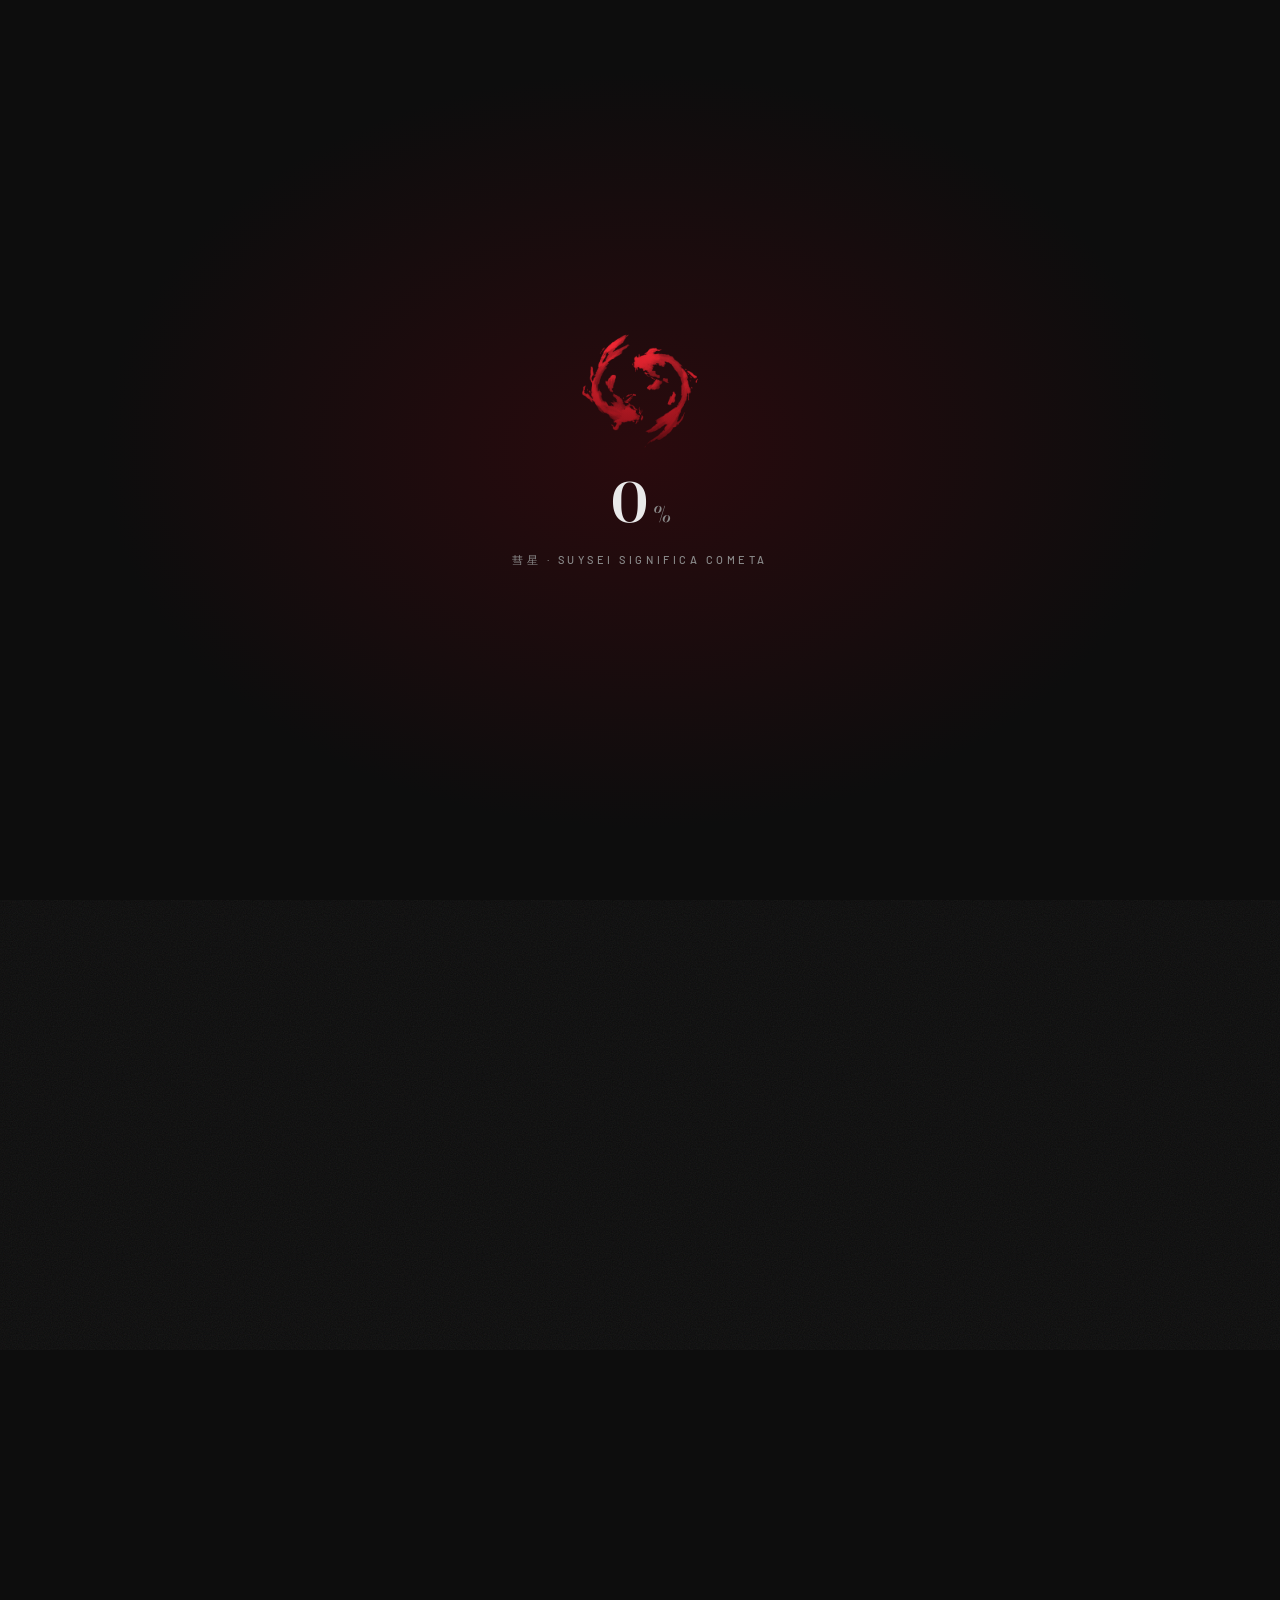
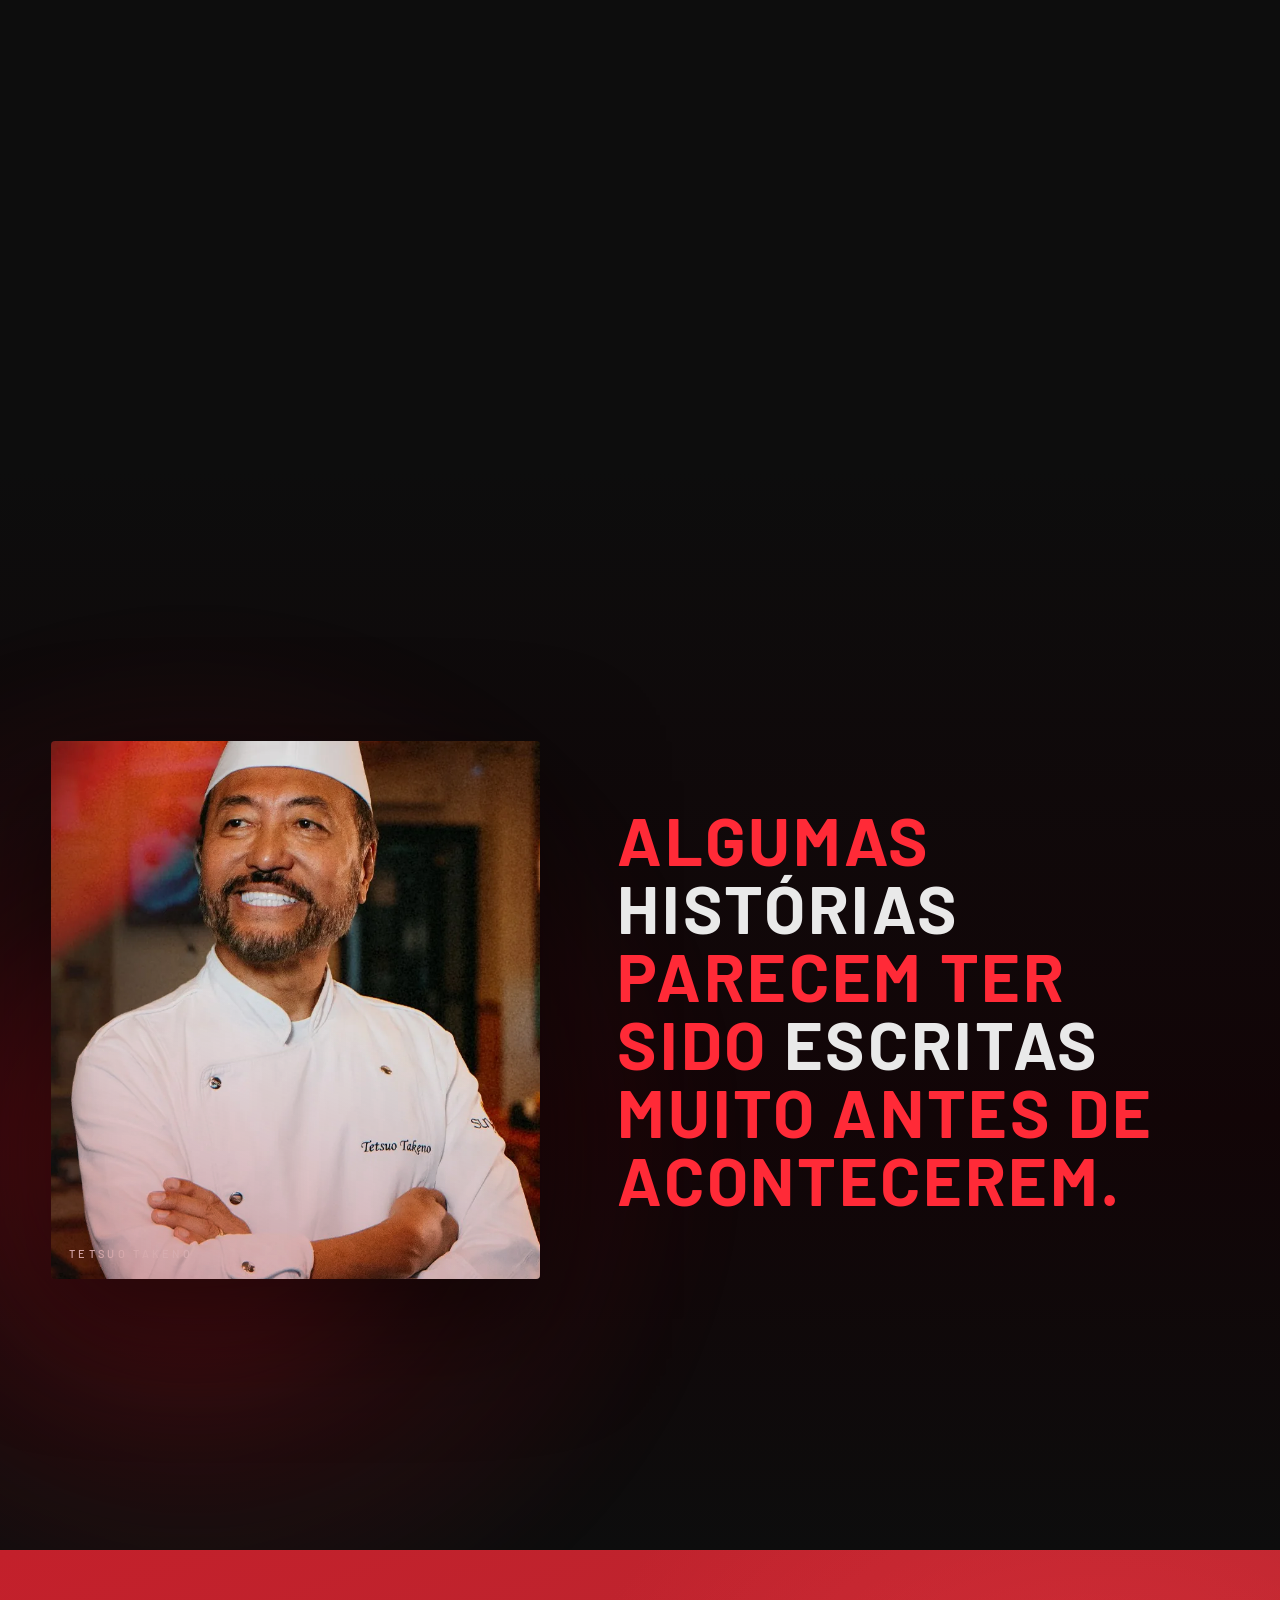
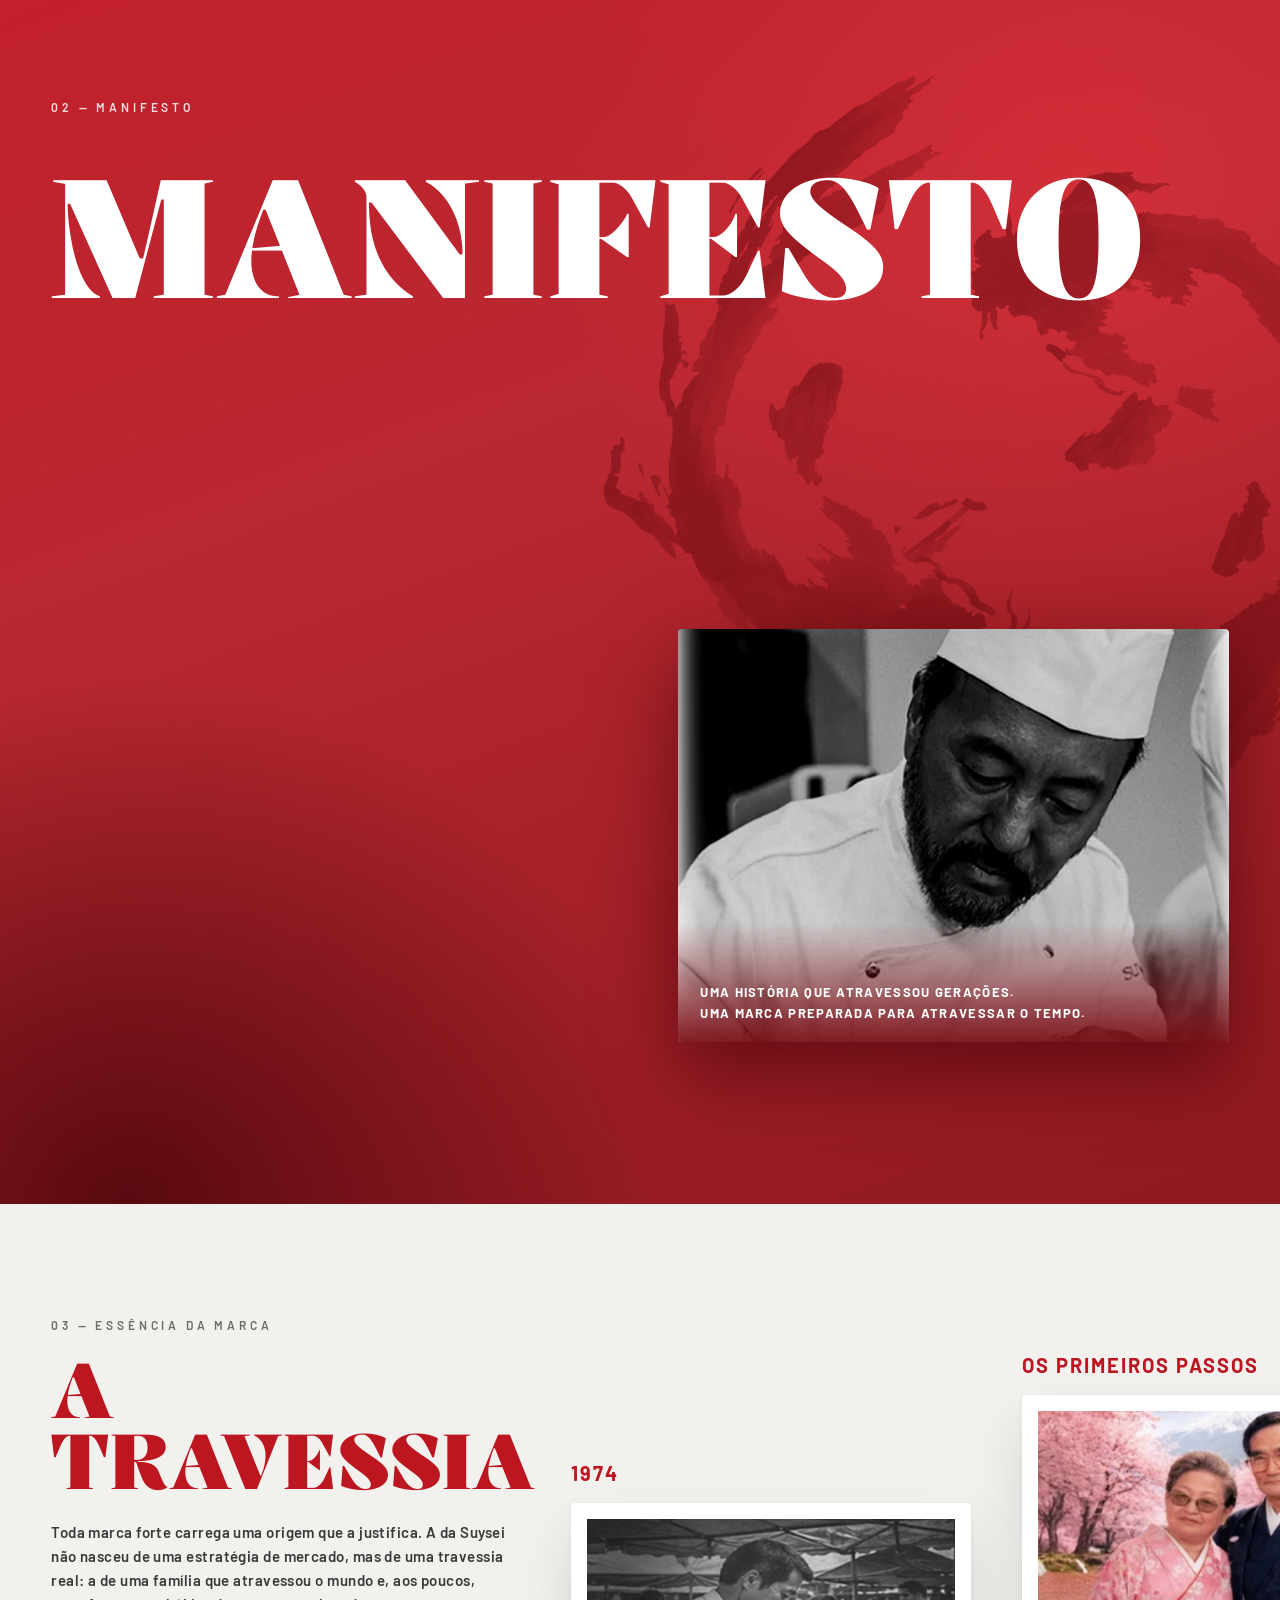
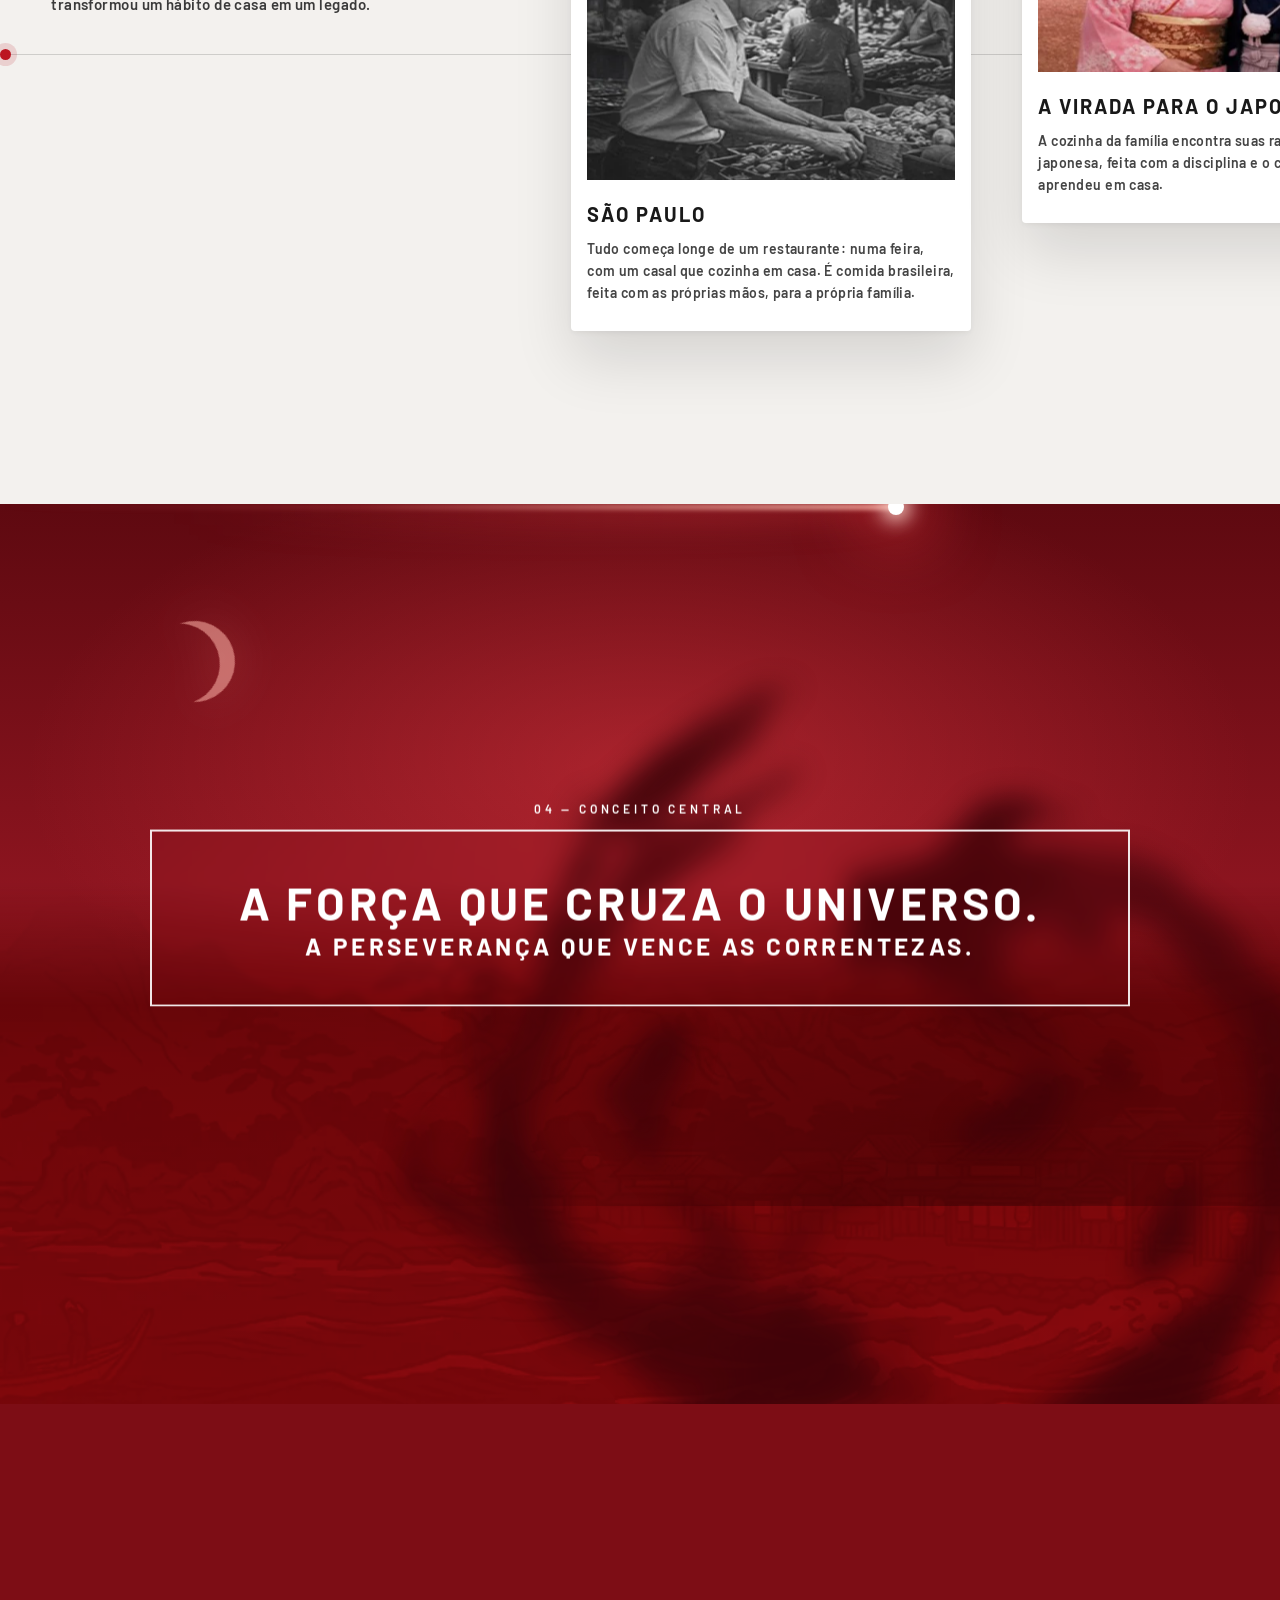
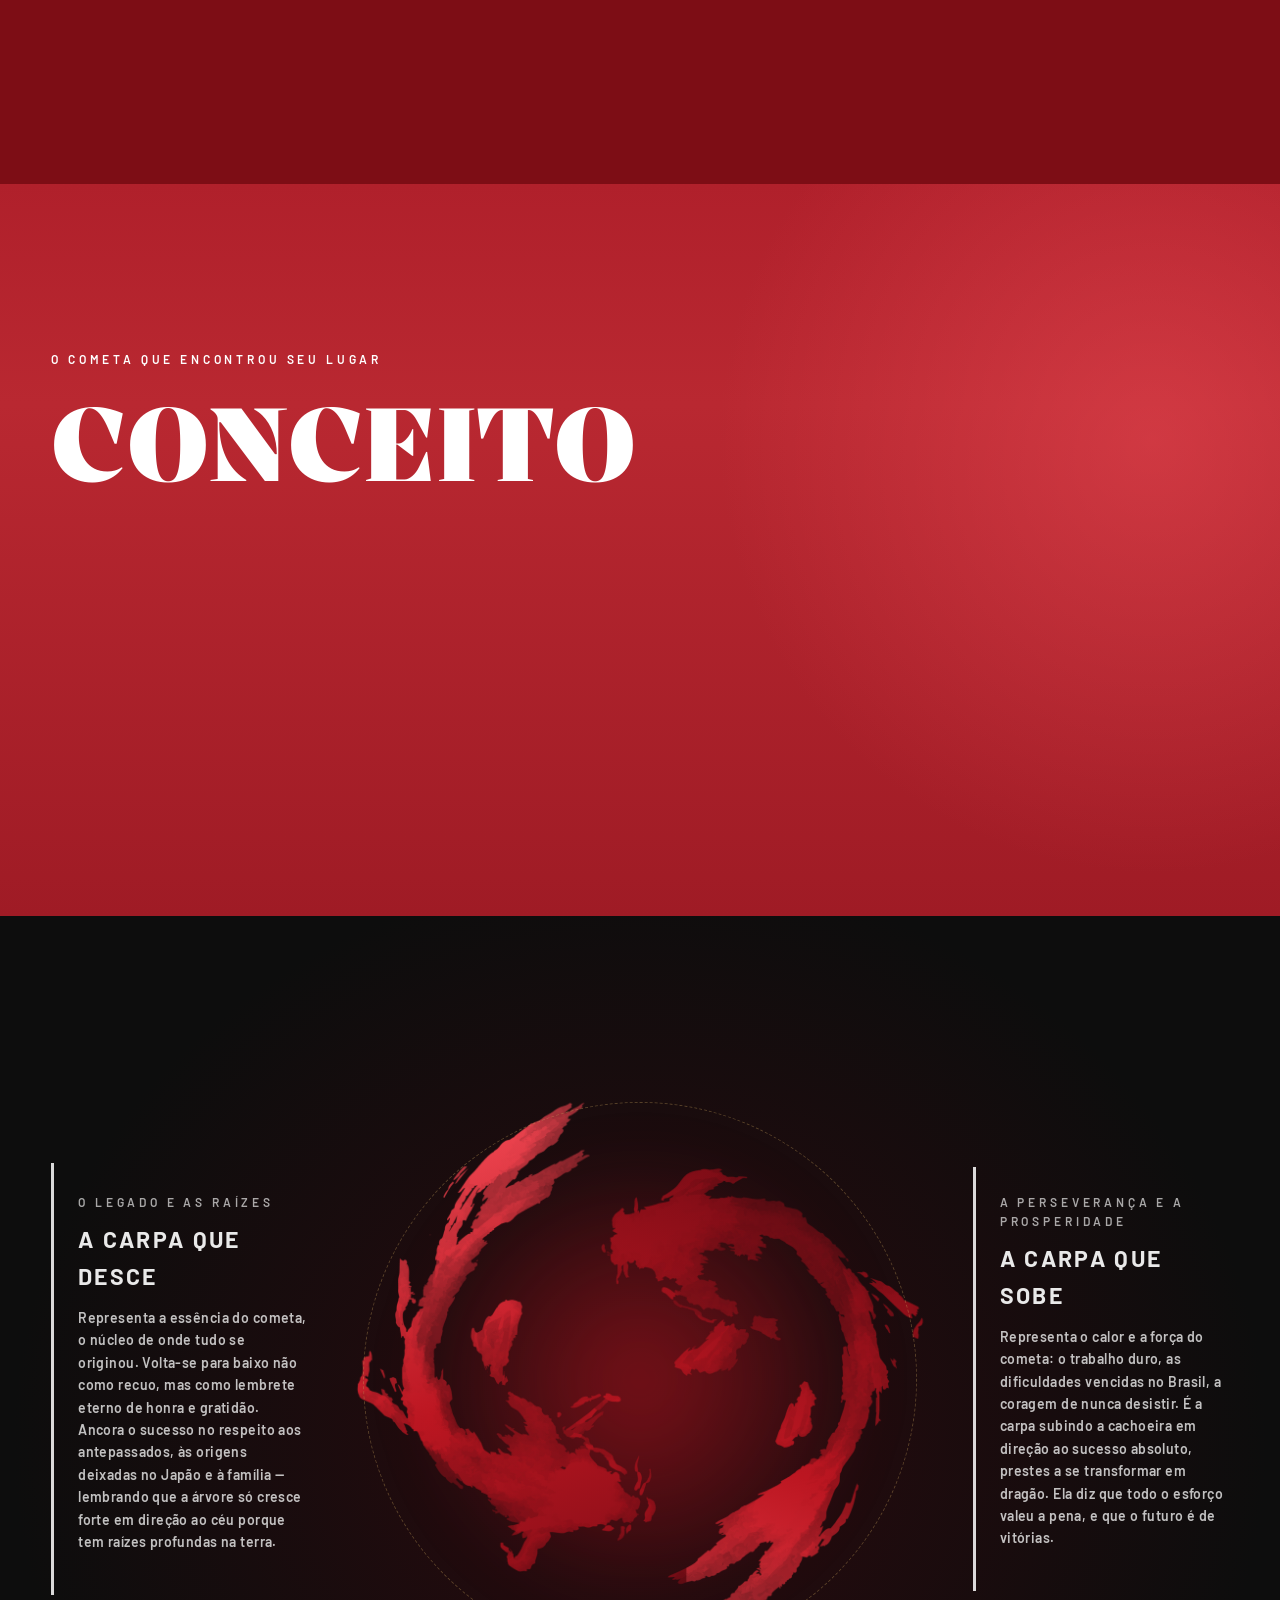
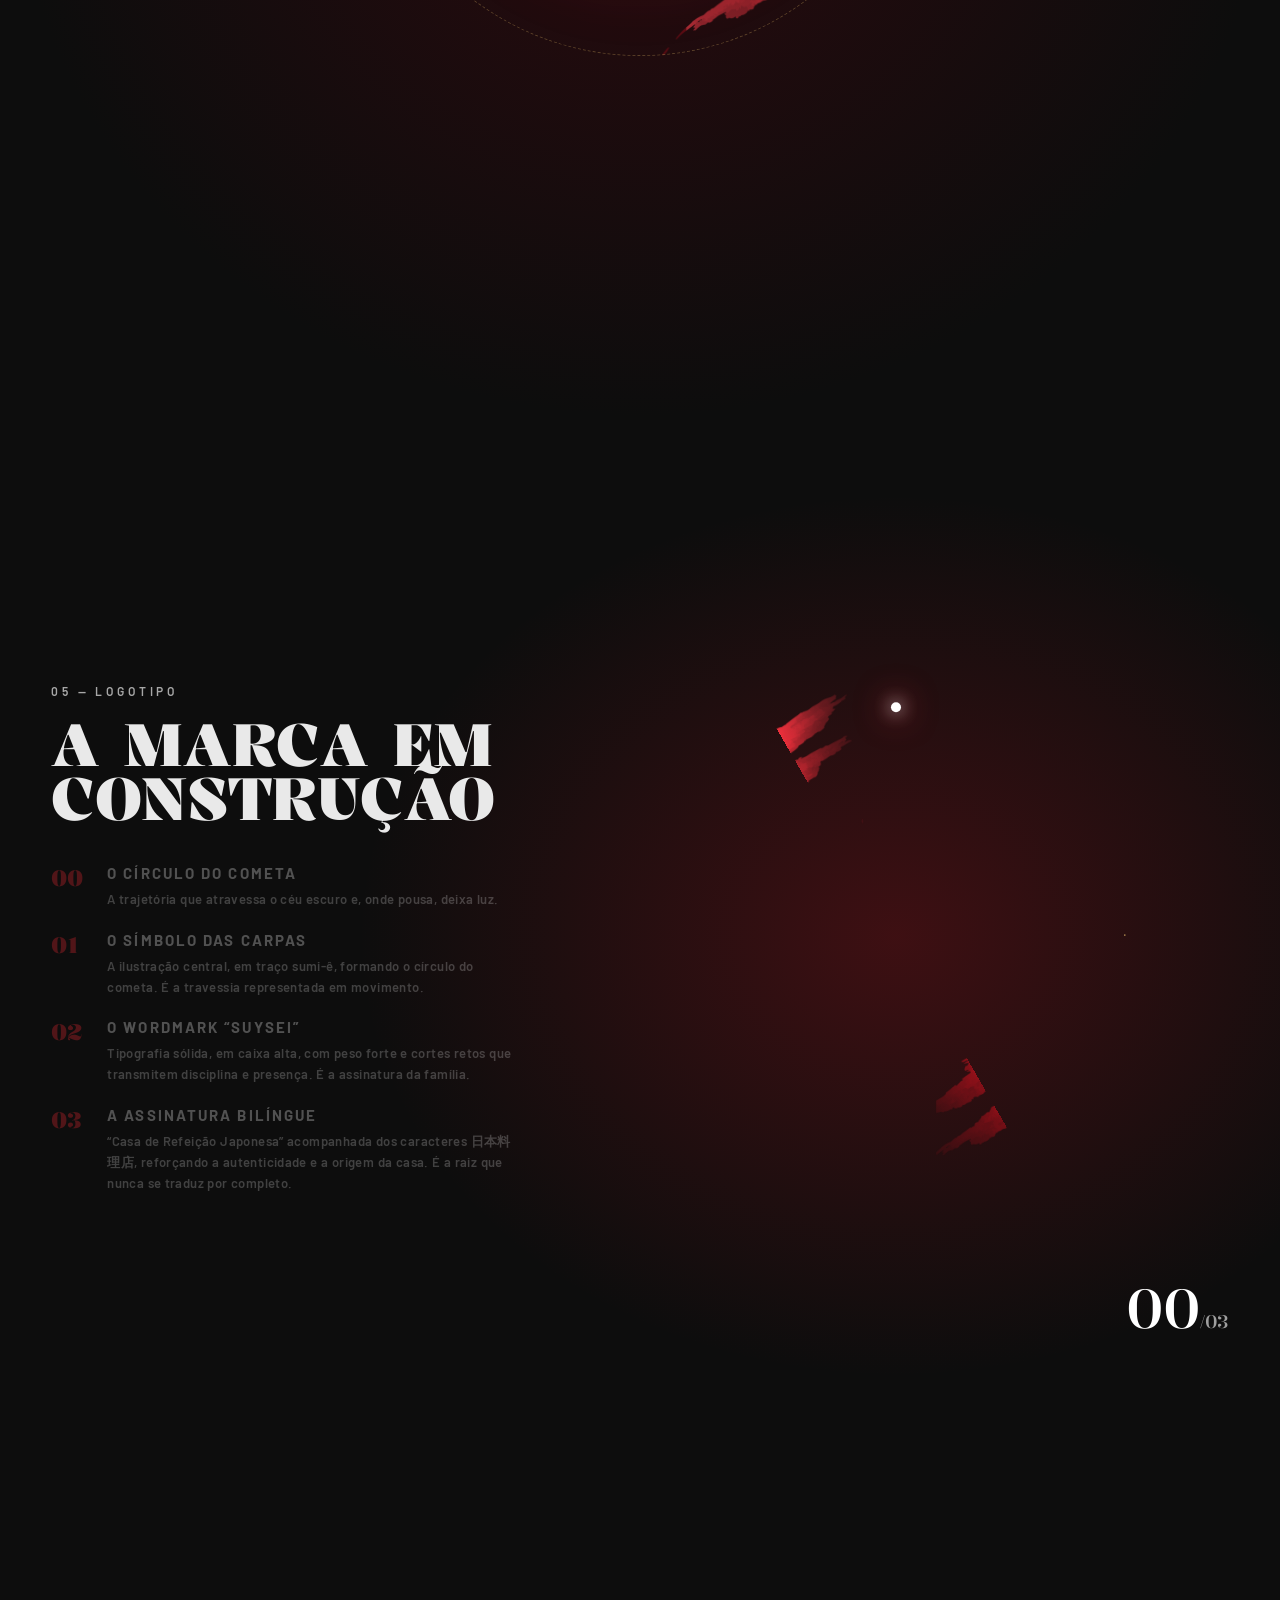
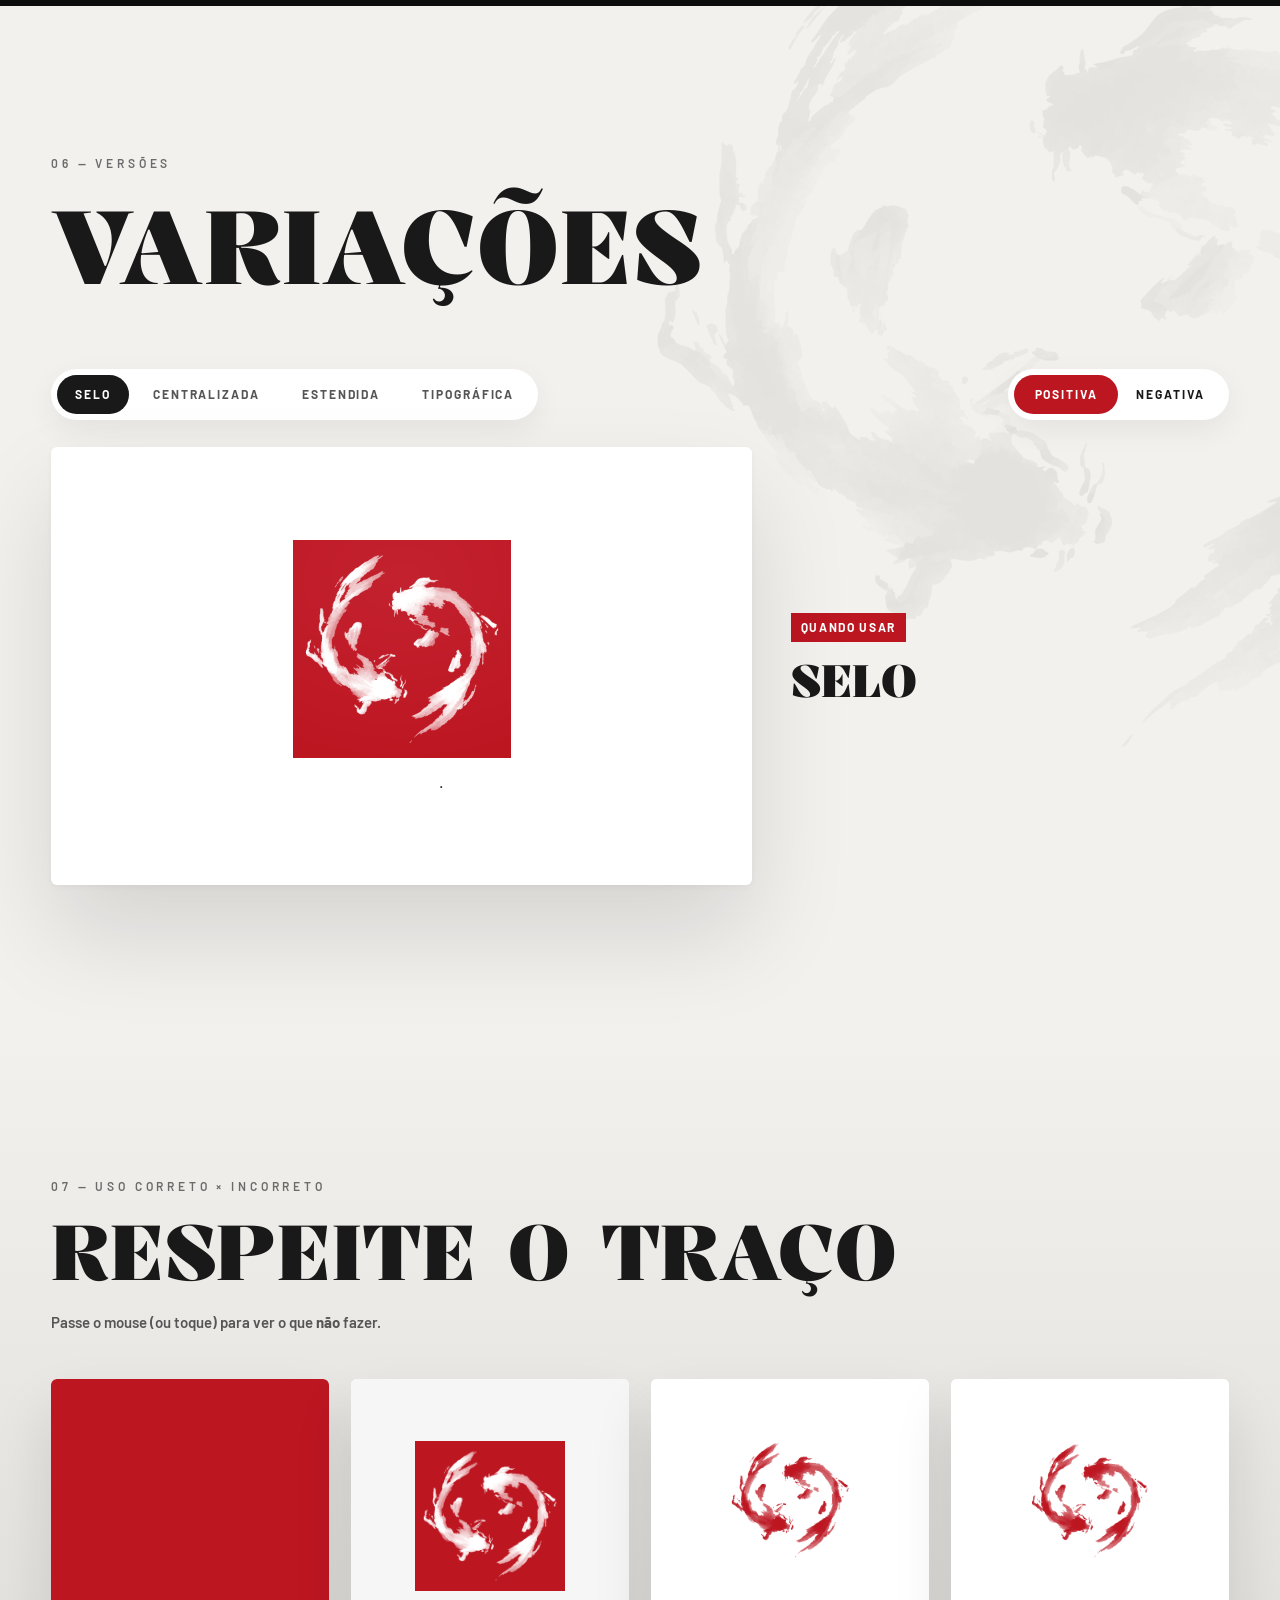
==== index.html @ 5ab85913 "Estrutura inicial do site da marca Suysei: HTML, CSS e assets extraídos do guia Co-Authored-By: Clau" ====
<!doctype html>
<html lang="pt-BR">
<head>
  <meta charset="utf-8">
  <meta name="viewport" content="width=device-width, initial-scale=1">
  <title>Suysei — Apresentação da Marca</title>
  <meta name="description" content="Apresentação interativa da marca Suysei — Casa de Refeição Japonesa. A força que cruza o universo. A perseverança que vence as correntezas.">
  <meta name="theme-color" content="#0d0d0d">
  <link rel="icon" href="assets/img/brand/favicon.svg" type="image/svg+xml">
  <link rel="preconnect" href="https://fonts.googleapis.com">
  <link rel="preconnect" href="https://fonts.gstatic.com" crossorigin>
  <link href="https://fonts.googleapis.com/css2?family=Barlow:wght@400;500;600;700&family=Kalnia:wght@600;700&display=swap" rel="stylesheet">
  <link rel="stylesheet" href="assets/css/style.css">
  <script type="importmap">
    {
      "imports": {
        "three": "./assets/vendor/three.module.min.js",
        "three/addons/": "./assets/vendor/jsm/"
      }
    }
  </script>
</head>
<body class="is-loading">

  <!-- ============ LOADER ============ -->
  <div class="loader" id="loader" aria-hidden="true">
    <div class="loader__koi"></div>
    <div class="loader__count"><span id="loader-num">0</span><small>%</small></div>
    <div class="loader__caption">彗星 · Suysei significa cometa</div>
  </div>

  <!-- ============ CURSOR / FX ============ -->
  <div class="cursor" aria-hidden="true"><div class="cursor__dot"></div><div class="cursor__ring"><span class="cursor__label"></span></div></div>
  <div class="grain" aria-hidden="true"></div>
  <div class="progress" aria-hidden="true"><span></span></div>

  <!-- ============ NAV ============ -->
  <header class="nav" id="nav">
    <a href="#hero" class="nav__brand" data-magnetic aria-label="Suysei — início">
      <span class="nav__seal" aria-hidden="true"><i class="koi-mask"></i></span>
      <span class="nav__word" data-wordmark></span>
    </a>
    <nav class="nav__links" aria-label="Seções">
      <a href="#manifesto" data-magnetic>Manifesto</a>
      <a href="#historia" data-magnetic>História</a>
      <a href="#conceito" data-magnetic>Conceito</a>
      <a href="#construcao" data-magnetic>Logotipo</a>
      <a href="#cores" data-magnetic>Cores</a>
      <a href="#aplicacoes" data-magnetic>Aplicações</a>
    </nav>
    <span class="nav__meta">Guia de Marca — 2026</span>
  </header>

  <main id="smooth">

    <!-- ============ 1. HERO 3D ============ -->
    <section class="hero" id="hero">
      <div class="hero__sticky">
        <canvas class="hero__gl" id="hero-gl" data-cursor="Arraste"></canvas>
        <div class="hero__vignette" aria-hidden="true"></div>

        <div class="hero__top">
          <span class="eyebrow">01 — Apresentação da marca</span>
          <span class="eyebrow">日本料理店</span>
        </div>

        <div class="hero__title">
          <p class="hero__casa" data-casa></p>
          <h1 class="hero__word" aria-label="Suysei"><span data-wordmark data-split-letters></span></h1>
          <p class="hero__kanji" data-kanji-spaced></p>
        </div>

        <div class="hero__materials" role="group" aria-label="Material do símbolo 3D">
          <span class="hero__materials-label">Símbolo em 3D</span>
          <button class="chip is-active" data-material="laca" data-magnetic><i style="--c:#bc1621"></i>Laca</button>
          <button class="chip" data-material="ouro" data-magnetic><i style="--c:#c9a45c"></i>Ouro</button>
          <button class="chip" data-material="nanquim" data-magnetic><i style="--c:#1a1a1a"></i>Nanquim</button>
          <button class="chip" data-material="cristal" data-magnetic><i style="--c:#f2d7d9"></i>Cristal</button>
        </div>

        <div class="hero__bottom">
          <p class="hero__claim">A força que cruza o universo.<br>A perseverança que vence as correntezas.</p>
          <div class="scroll-hint" aria-hidden="true"><span></span>Role para descobrir</div>
        </div>
      </div>
    </section>

    <!-- ============ 2. FRASE ============ -->
    <section class="quote" id="intro">
      <div class="quote__light" aria-hidden="true"></div>
      <figure class="quote__photo" data-tilt>
        <div class="quote__photo-inner" data-parallax="-12"><img src="assets/img/story/tetsuo-hero.webp" alt="Tetsuo Takeno, sorrindo de braços cruzados no salão do Suysei" loading="lazy"></div>
        <figcaption>Tetsuo Takeno</figcaption>
      </figure>
      <h2 class="quote__text" data-word-reveal>
        <span class="r">Algumas</span> histórias <span class="r">parecem</span> <span class="r">ter sido</span> escritas <span class="r">muito antes de acontecerem.</span>
      </h2>
    </section>

    <!-- ============ 3. MANIFESTO ============ -->
    <section class="manifesto" id="manifesto">
      <div class="manifesto__bg" aria-hidden="true">
        <div class="manifesto__koi koi-mask" data-rotate-scroll></div>
      </div>
      <div class="manifesto__head">
        <span class="eyebrow">02 — Manifesto</span>
        <h2 class="display display--xl" data-split-chars>Manifesto</h2>
      </div>
      <div class="manifesto__cols">
        <div class="manifesto__col">
          <p class="lead" data-reveal>Há histórias que parecem ter sido escritas muito antes de acontecerem.</p>
          <p data-reveal>A de Suysei começa numa feira, em São Paulo, em 1974, muito antes de existir um restaurante, uma placa dourada ou um cardápio. Começa com duas mãos que cozinhavam em casa, e que aos poucos, prato a prato, foram transformando um hábito familiar em um destino.</p>
          <p data-reveal>O nome que herdamos dessa história (<b>Suysei, cometa</b>) não é um adorno. É uma declaração. Um cometa não pede licença para atravessar o céu: ele cruza o escuro com uma trajetória própria, e onde pousa, deixa luz. Foi assim que uma família saiu do Japão e chegou ao Brasil: sem mapa pronto, mas com a certeza de que valia a pena percorrer a distância.</p>
        </div>
        <div class="manifesto__col">
          <p data-reveal>E toda travessia difícil exige a mesma coragem de outra criatura sagrada da cultura japonesa: a <b>carpa</b> que nada contra a correnteza, sobe a cachoeira mais alta e, só então, se torna dragão. Suysei é o encontro dessas duas forças (o cometa que atravessa e a carpa que resiste) reunidas numa única marca, num único traço.</p>
          <p data-reveal>Este guia não existe para engessar essa história. Existe para que ela nunca se perca, em cada aplicação, em cada peça, em cada prato que sai da cozinha.</p>
          <figure class="manifesto__portrait" data-tilt>
            <div data-parallax="-10"><img src="assets/img/story/tetsuo-bw.webp" alt="Tetsuo Takeno preparando um prato, em preto e branco" loading="lazy"></div>
            <figcaption>Uma história que atravessou gerações.<br>Uma marca preparada para atravessar o tempo.</figcaption>
          </figure>
        </div>
      </div>
    </section>

    <!-- ============ 4. HISTÓRIA (horizontal) ============ -->
    <section class="history" id="historia">
      <div class="history__pin">
        <div class="history__head">
          <span class="eyebrow">03 — Essência da marca</span>
          <h2 class="display">A travessia</h2>
          <p class="history__intro">Toda marca forte carrega uma origem que a justifica. A da Suysei não nasceu de uma estratégia de mercado, mas de uma travessia real: a de uma família que atravessou o mundo e, aos poucos, transformou um hábito de casa em um legado.</p>
        </div>
        <div class="history__track">
          <div class="history__line" aria-hidden="true"><span></span><i class="history__comet"></i></div>
          <article class="tcard" data-tilt>
            <span class="tcard__year">1974</span>
            <div class="tcard__img"><img src="assets/img/story/h-1974.webp" alt="Feira livre em São Paulo, em 1974" loading="lazy"></div>
            <h3>São Paulo</h3>
            <p>Tudo começa longe de um restaurante: numa feira, com um casal que cozinha em casa. É comida brasileira, feita com as próprias mãos, para a própria família.</p>
          </article>
          <article class="tcard" data-tilt>
            <span class="tcard__year">Os primeiros passos</span>
            <div class="tcard__img"><img src="assets/img/story/h-primeiros.webp" alt="O casal fundador vestido com quimonos, sob cerejeiras" loading="lazy"></div>
            <h3>A virada para o japonês</h3>
            <p>A cozinha da família encontra suas raízes: a culinária japonesa, feita com a disciplina e o cuidado de quem a aprendeu em casa.</p>
          </article>
          <article class="tcard" data-tilt>
            <span class="tcard__year">Take away</span>
            <div class="tcard__img"><img src="assets/img/story/h-takeaway.webp" alt="Balcão de sushi para viagem com a placa “Sushi de qualidade para todos! 1974”" loading="lazy"></div>
            <h3>O nascimento do take away</h3>
            <p>Para popularizar o sushi, a mãe cria o hábito do “take away” — comida japonesa que sai de casa para chegar a mais gente. A procura cresce, e o que era um hábito familiar vira um negócio: nasce o Suysei.</p>
          </article>
          <article class="tcard" data-tilt>
            <span class="tcard__year">O nome</span>
            <div class="tcard__img"><img src="assets/img/story/h-nome.webp" alt="Duas crianças da família em foto antiga em sépia" loading="lazy"></div>
            <h3>Suysei, o cometa</h3>
            <p>O pai escolhe o nome. Suysei significa cometa — uma homenagem à própria travessia da família, que veio do Japão ao Brasil com a força de um cometa: direção, luz e determinação.</p>
          </article>
          <article class="tcard tcard--today" data-tilt>
            <span class="tcard__year">Hoje</span>
            <div class="tcard__img"><img src="assets/img/story/h-hoje.webp" alt="Tetsuo segurando bandejas de sushi e sashimi no salão do Suysei" loading="lazy"></div>
            <h3>Original, não gourmet</h3>
            <p>O pescado é o carro-chefe da casa, servido em ampla variedade. A cozinha não busca ser contemporânea ou “gourmet” — busca ser original, feita por um japonês de verdade, com história e raízes na tradição.</p>
          </article>
        </div>
      </div>
    </section>

    <!-- ============ 5. CONCEITO (paralaxe) ============ -->
    <section class="concept" id="conceito">
      <div class="concept__sticky" data-cursor="">
        <div class="concept__layer concept__sky" data-depth="0.15"><canvas id="stars"></canvas></div>
        <div class="concept__layer concept__moon" data-depth="0.25" aria-hidden="true"></div>
        <div class="concept__comet" aria-hidden="true"><span class="concept__comet-tail"></span><span class="concept__comet-head"></span></div>
        <div class="concept__layer concept__fuji" data-depth="0.35" aria-hidden="true"></div>
        <div class="concept__layer concept__land" data-depth="0.55" aria-hidden="true"></div>
        <div class="concept__layer concept__fg" data-depth="1.1" aria-hidden="true"><i class="koi-mask"></i></div>
        <div class="concept__frame">
          <span class="eyebrow">04 — Conceito central</span>
          <p class="concept__line concept__line--a">A força que cruza o universo.</p>
          <p class="concept__line concept__line--b">A perseverança que vence as correntezas.</p>
        </div>
      </div>
    </section>

    <section class="concept-text">
      <div class="concept-text__grid">
        <div>
          <span class="eyebrow">O cometa que encontrou seu lugar</span>
          <h2 class="display" data-split-chars>Conceito</h2>
        </div>
        <div class="concept-text__cols">
          <p data-reveal>O nome Suysei carrega a força e a luz de um cometa, e essa não é uma escolha decorativa, é a metáfora exata da história desta família. Ao deixar o Japão, eles iniciaram uma travessia que rompeu fronteiras, cruzando o mundo como um cometa que atravessa o céu escuro em busca de um novo destino.</p>
          <p data-reveal>Mas chegar a um novo mundo exige coragem. E é aqui que o cometa Suysei se funde a um dos símbolos mais sagrados da cultura japonesa: a lenda da carpa dourada. Conta a lenda que apenas as carpas mais destemidas conseguem nadar contra as correntezas mais fortes — e a que sobe a mais alta cachoeira se transforma em um imponente e celestial dragão.</p>
          <p data-reveal class="lead">Por isso, o coração da marca é formado por duas carpas em movimento contínuo, cujas formas fluidas desenham, juntas, a cauda luminosa do próprio cometa.</p>
        </div>
      </div>
    </section>

    <!-- ============ 6. AS DUAS CARPAS ============ -->
    <section class="koi" id="carpas">
      <div class="koi__stage" data-cursor="Explore">
        <div class="koi__glow" aria-hidden="true"></div>
        <div class="koi__fish koi__fish--desce" data-fish="desce"><i></i></div>
        <div class="koi__fish koi__fish--sobe" data-fish="sobe"><i></i></div>
        <div class="koi__ring" aria-hidden="true"></div>
      </div>
      <div class="koi__side koi__side--left" data-fish-trigger="desce">
        <span class="eyebrow">O legado e as raízes</span>
        <h3>A carpa que desce</h3>
        <p>Representa a essência do cometa, o núcleo de onde tudo se originou. Volta-se para baixo não como recuo, mas como lembrete eterno de honra e gratidão. Ancora o sucesso no respeito aos antepassados, às origens deixadas no Japão e à família — lembrando que a árvore só cresce forte em direção ao céu porque tem raízes profundas na terra.</p>
      </div>
      <div class="koi__side koi__side--right" data-fish-trigger="sobe">
        <span class="eyebrow">A perseverança e a prosperidade</span>
        <h3>A carpa que sobe</h3>
        <p>Representa o calor e a força do cometa: o trabalho duro, as dificuldades vencidas no Brasil, a coragem de nunca desistir. É a carpa subindo a cachoeira em direção ao sucesso absoluto, prestes a se transformar em dragão. Ela diz que todo o esforço valeu a pena, e que o futuro é de vitórias.</p>
      </div>
      <p class="koi__summary" data-reveal><b>O Suysei é isso:</b> energia vital de um cometa que encontrou seu lugar e a persistência de carpas que viraram dragões. Cada prato servido, cada sorriso no atendimento e cada detalhe deste espaço carrega essa poeira de estrelas e essa herança de superação.</p>
    </section>

    <!-- ============ 7. CONSTRUÇÃO DA MARCA ============ -->
    <section class="build" id="construcao">
      <div class="build__pin">
        <div class="build__bg" aria-hidden="true"></div>
        <div class="build__steps">
          <span class="eyebrow">05 — Logotipo</span>
          <h2 class="display">A marca em construção</h2>
          <ol class="build__list">
            <li data-step="0"><b>00</b><span><strong>O círculo do cometa</strong>A trajetória que atravessa o céu escuro e, onde pousa, deixa luz.</span></li>
            <li data-step="1"><b>01</b><span><strong>O símbolo das carpas</strong>A ilustração central, em traço sumi-ê, formando o círculo do cometa. É a travessia representada em movimento.</span></li>
            <li data-step="2"><b>02</b><span><strong>O wordmark “Suysei”</strong>Tipografia sólida, em caixa alta, com peso forte e cortes retos que transmitem disciplina e presença. É a assinatura da família.</span></li>
            <li data-step="3"><b>03</b><span><strong>A assinatura bilíngue</strong>“Casa de Refeição Japonesa” acompanhada dos caracteres 日本料理店, reforçando a autenticidade e a origem da casa. É a raiz que nunca se traduz por completo.</span></li>
          </ol>
        </div>
        <div class="build__stage">
          <svg class="build__circle" viewBox="0 0 100 100" aria-hidden="true">
            <circle cx="50" cy="50" r="41" pathLength="1"/>
            <circle class="build__circle-dot" cx="50" cy="9" r="0.9"/>
          </svg>
          <div class="build__koi build__koi--l"></div>
          <div class="build__koi build__koi--r"></div>
          <div class="build__word" data-wordmark data-split-letters></div>
          <div class="build__kanji" data-kanji-chars></div>
          <div class="build__casa" data-casa></div>
          <div class="build__ink" aria-hidden="true"></div>
        </div>
        <div class="build__counter" aria-hidden="true"><span id="build-num">00</span>/03</div>
      </div>
    </section>

    <!-- ============ 8. VERSÕES ============ -->
    <section class="versions" id="versoes">
      <div class="versions__head">
        <div>
          <span class="eyebrow">06 — Versões</span>
          <h2 class="display" data-split-chars>Variações</h2>
        </div>
        <p data-reveal>A Suysei possui quatro construções de logotipo, pensadas para situações diferentes de espaço, suporte e leitura. Todas compartilham os mesmos três elementos — símbolo, wordmark e assinatura bilíngue — apenas reorganizados. E todas existem em duas cores de fundo: positiva e negativa.</p>
      </div>
      <div class="versions__ui">
        <div class="tabs" role="tablist" aria-label="Versões do logotipo">
          <button role="tab" class="tab is-active" data-version="selo" data-magnetic>Selo</button>
          <button role="tab" class="tab" data-version="centralizada" data-magnetic>Centralizada</button>
          <button role="tab" class="tab" data-version="estendida" data-magnetic>Estendida</button>
          <button role="tab" class="tab" data-version="tipografica" data-magnetic>Tipográfica</button>
        </div>
        <button class="toggle" id="mode-toggle" aria-pressed="false" data-magnetic><span class="toggle__knob"></span><span class="toggle__a">Positiva</span><span class="toggle__b">Negativa</span></button>
      </div>
      <div class="versions__board">
        <div class="versions__canvas" id="version-canvas" data-tilt="soft">
          <div class="logo logo--selo is-active" data-logo="selo">
            <div class="logo__seal"><i class="koi-mask"></i></div>
            <div class="logo__word" data-wordmark></div>
            <div class="logo__line"><span data-casa></span><em>•</em><span data-kanji></span></div>
          </div>
          <div class="logo logo--centralizada" data-logo="centralizada">
            <div class="logo__koi koi-mask"></div>
            <div class="logo__word" data-wordmark></div>
            <div class="logo__kanji" data-kanji-spaced></div>
            <div class="logo__casa" data-casa></div>
          </div>
          <div class="logo logo--estendida" data-logo="estendida">
            <div class="logo__vk" data-kanji-vertical></div>
            <div class="logo__stack"><div data-wordmark-part="0"></div><div data-wordmark-part="1"></div></div>
            <div class="logo__koi koi-mask"></div>
            <div class="logo__casa" data-casa></div>
          </div>
          <div class="logo logo--tipografica" data-logo="tipografica">
            <div class="logo__casa" data-casa></div>
            <div class="logo__word" data-wordmark></div>
            <div class="logo__kanji" data-kanji-spaced></div>
          </div>
        </div>
        <div class="versions__info" aria-live="polite">
          <span class="badge">Quando usar</span>
          <h3 id="version-title">Selo</h3>
          <p id="version-desc"></p>
          <p id="version-use" class="versions__use"></p>
        </div>
      </div>
    </section>

    <!-- ============ 9. USO CORRETO ============ -->
    <section class="usage" id="uso">
      <div class="usage__head">
        <span class="eyebrow">07 — Uso correto × incorreto</span>
        <h2 class="display">Respeite o traço</h2>
        <p class="usage__hint">Passe o mouse (ou toque) para ver o que <b>não</b> fazer.</p>
      </div>
      <div class="usage__grid">
        <article class="ucard" tabindex="0">
          <div class="ucard__inner">
            <div class="ucard__face ucard__face--ok"><div class="ucard__art ucard__art--solid"><div class="mini-centralizada on-red"></div></div><p><i>✓</i>Aplicar o logotipo em cor sólida e chapada, exatamente como no arquivo oficial.</p></div>
            <div class="ucard__face ucard__face--no"><div class="ucard__art ucard__art--fx"><div class="mini-centralizada fx"></div></div><p><i>✕</i>Adicionar sombra, contorno, brilho, gradiente ou qualquer efeito de profundidade ao símbolo ou ao wordmark.</p></div>
          </div>
        </article>
        <article class="ucard" tabindex="0">
          <div class="ucard__inner">
            <div class="ucard__face ucard__face--ok"><div class="ucard__art"><div class="mini-selo"></div></div><p><i>✓</i>Usar apenas as cores da paleta oficial (vermelho Suysei, preto, off-white, dourado).</p></div>
            <div class="ucard__face ucard__face--no"><div class="ucard__art"><div class="mini-selo green"></div></div><p><i>✕</i>Recolorir o logotipo com cores fora da paleta, incluindo tons “aproximados” feitos no olho.</p></div>
          </div>
        </article>
        <article class="ucard" tabindex="0">
          <div class="ucard__inner">
            <div class="ucard__face ucard__face--ok"><div class="ucard__art ucard__art--light"><div class="mini-centralizada"></div></div><p><i>✓</i>Usar a versão positiva (preta/vermelha) sobre fundos claros e a negativa (branca) sobre fundos escuros.</p></div>
            <div class="ucard__face ucard__face--no"><div class="ucard__art ucard__art--grey"><div class="mini-centralizada low"></div></div><p><i>✕</i>Aplicar a versão positiva sobre fundo escuro (ou a negativa sobre fundo claro), perdendo contraste e legibilidade.</p></div>
          </div>
        </article>
        <article class="ucard" tabindex="0">
          <div class="ucard__inner">
            <div class="ucard__face ucard__face--ok"><div class="ucard__art ucard__art--light"><div class="mini-centralizada"></div></div><p><i>✓</i>Manter as proporções originais, redimensionando sempre a partir dos cantos (proporção travada).</p></div>
            <div class="ucard__face ucard__face--no"><div class="ucard__art ucard__art--light"><div class="mini-centralizada squash"></div></div><p><i>✕</i>Esticar, achatar, inclinar ou distorcer o símbolo e o wordmark para “encaixar” num espaço.</p></div>
          </div>
        </article>
      </div>
    </section>

    <!-- ============ 10. CORES ============ -->
    <section class="colors" id="cores">
      <div class="colors__head">
        <span class="eyebrow">08 — Paleta oficial</span>
        <h2 class="display" data-split-chars>Cores</h2>
        <p data-reveal>Quatro cores, nenhuma aproximação. Clique em uma cor para copiar o código.</p>
      </div>
      <div class="colors__row">
        <button class="swatch swatch--red" data-hex="#BC1621" data-magnetic>
          <span class="swatch__koi koi-mask"></span>
          <span class="swatch__name">Vermelho Suysei</span>
          <span class="swatch__codes">HEX #BC1621<br>RGB 188 22 33</span>
          <span class="swatch__desc">O calor e a força do cometa.</span>
        </button>
        <button class="swatch swatch--black" data-hex="#0D0D0D" data-magnetic>
          <span class="swatch__koi koi-mask"></span>
          <span class="swatch__name">Preto Nanquim</span>
          <span class="swatch__codes">HEX #0D0D0D<br>RGB 13 13 13</span>
          <span class="swatch__desc">O céu escuro que o cometa atravessa.</span>
        </button>
        <button class="swatch swatch--off" data-hex="#E9E9E9" data-magnetic>
          <span class="swatch__koi koi-mask"></span>
          <span class="swatch__name">Off-white</span>
          <span class="swatch__codes">HEX #E9E9E9<br>RGB 233 233 233</span>
          <span class="swatch__desc">O papel, o vazio e o respiro.</span>
        </button>
        <button class="swatch swatch--gold" data-hex="#C9A45C" data-magnetic>
          <span class="swatch__koi koi-mask"></span>
          <span class="swatch__name">Dourado</span>
          <span class="swatch__codes">HEX #C9A45C<br>RGB 201 164 92</span>
          <span class="swatch__desc">A carpa dourada que vira dragão.</span>
        </button>
      </div>
      <div class="toast" id="toast" role="status"></div>
    </section>

    <!-- ============ 11. PERSONALIDADE ============ -->
    <section class="persona" id="personalidade">
      <div class="persona__brush" aria-hidden="true" data-parallax="20"></div>
      <div class="persona__intro">
        <span class="eyebrow">09 — Atmosfera e personalidade</span>
        <h2 class="display display--xl" data-split-chars>Personalidade</h2>
        <h3 class="persona__claim" data-reveal>Tradição, disciplina e hospitalidade.</h3>
        <p data-reveal>A marca não busca ser contemporânea por moda, busca ser atemporal por história. É a união entre a força imparável de um cometa e a estabilidade de uma mesa farta em família. Não há pressa em ser a última tendência; há orgulho em ser a mesma verdade, servida geração após geração.</p>
      </div>
      <div class="voice">
        <div class="voice__text">
          <h3>Tom de voz</h3>
          <p data-reveal>A comunicação da Suysei fala como Tetsuo fala do próprio negócio: com simplicidade, orgulho e sem exageros. Frases diretas, curtas, que soam como quem domina o ofício e não precisa provar nada; porque a tradição já fala por si.</p>
        </div>
        <div class="voice__cols">
          <div class="voice__box voice__box--no" data-reveal><b>Evitar</b><span>Linguagem “gourmet”</span><span>Termos rebuscados</span><span>Promessas vazias</span><span>Urgência publicitária</span></div>
          <div class="voice__box voice__box--yes" data-reveal><b>Buscar</b><span>Afirmações de bastidor</span><span>Verdade</span><span>Herança</span><em>“Isso é tradição. Isso é Suysei.”</em></div>
        </div>
      </div>
      <div class="pillars">
        <h3 class="pillars__title">Território da <b>marca</b></h3>
        <div class="pillars__grid">
          <article class="pillar" data-tilt><span class="pillar__n">01</span><h4>Autenticidade sem artifícios</h4><p>Culinária “de verdade”, feita por mãos japonesas. O design foge de acabamentos industriais em favor de traços manuais e da estética sumi-ê. Nada aqui finge ser o que não é.</p></article>
          <article class="pillar" data-tilt><span class="pillar__n">02</span><h4>Minimalismo e precisão</h4><p>Inspirada na disciplina do manuseio do pescado, a marca usa espaço negativo e alto contraste, sem meios-tons, com a mesma clareza e sobriedade que Tetsuo mantém à frente da casa.</p></article>
          <article class="pillar" data-tilt><span class="pillar__n">03</span><h4>Acolhimento familiar</h4><p>O rigor da técnica convive com o calor do ambiente. Traços feitos à mão evocam o cuidado de quem coloca a mão na massa para servir encontros entre gerações.</p></article>
          <article class="pillar" data-tilt><span class="pillar__n">04</span><h4>Respeito à matéria-prima</h4><p>A sazonalidade e a variedade dos peixes são tratadas com a mesma reverência da caligrafia artesanal que compõe o universo da marca.</p></article>
        </div>
      </div>
    </section>

    <!-- ============ 12. APLICAÇÕES 3D ============ -->
    <section class="studio" id="aplicacoes">
      <div class="studio__head">
        <span class="eyebrow">10 — Aplicações</span>
        <h2 class="display" data-split-chars>Mockups</h2>
        <p data-reveal>As peças da marca recriadas em 3D. Arraste para girar, clique no objeto para interagir.</p>
      </div>
      <div class="studio__wrap">
        <div class="studio__stage">
          <canvas id="studio-gl" data-cursor="Arraste"></canvas>
          <div class="studio__floor" aria-hidden="true"></div>
          <p class="studio__tip" id="studio-tip">Clique na caixa para abrir a tampa</p>
        </div>
        <div class="studio__menu" role="tablist" aria-label="Mockups 3D">
          <button class="smenu is-active" data-object="caixa" data-magnetic><b>01</b><span>Caixa presente<small>Gift box · 2 andares</small></span></button>
          <button class="smenu" data-object="sacola" data-magnetic><b>02</b><span>Sacola<small>Take away · papel kraft preto</small></span></button>
          <button class="smenu" data-object="carta" data-magnetic><b>03</b><span>Carta de drinks<small>Frente e verso</small></span></button>
          <button class="smenu" data-object="bowl" data-magnetic><b>04</b><span>Bowl<small>Yakisoba · poke</small></span></button>
        </div>
      </div>
    </section>

    <!-- ============ 13. GALERIA ============ -->
    <section class="gallery" id="galeria">
      <div class="gallery__head">
        <span class="eyebrow">11 — Pontos de contato</span>
        <h2 class="display">A marca no dia a dia</h2>
      </div>
      <div class="gallery__grid">
        <figure class="gitem gitem--wide" data-lightbox><div class="gitem__img" data-parallax="-8"><img src="assets/img/mockups/caixas-andares.webp" alt="Caixas presente Suysei pretas, de um e dois andares, sobre mármore" loading="lazy"></div><figcaption><b>Gift box</b>Embalagens · 1 e 2 andares</figcaption></figure>
        <figure class="gitem gitem--tall" data-lightbox><div class="gitem__img" data-parallax="-8"><img src="assets/img/mockups/avental.webp" alt="Avental cinza-grafite com a assinatura tipográfica Suysei e ondas na barra" loading="lazy"></div><figcaption><b>Avental</b>Uniforme · cozinha</figcaption></figure>
        <figure class="gitem" data-lightbox><div class="gitem__img" data-parallax="-8"><img src="assets/img/mockups/uniforme-black.webp" alt="Garçom com camiseta e avental pretos Suysei, com carpa branca estampada" loading="lazy"></div><figcaption><b>Uniforme black</b>Garçons e atendentes</figcaption></figure>
        <figure class="gitem" data-lightbox><div class="gitem__img" data-parallax="-8"><img src="assets/img/mockups/sushiman.webp" alt="Sushiman com dólmã branco de botões vermelhos e assinatura Suysei" loading="lazy"></div><figcaption><b>Dólmã</b>Sushiman</figcaption></figure>
        <figure class="gitem gitem--wide" data-lightbox><div class="gitem__img" data-parallax="-8"><img src="assets/img/mockups/uniforme-cozinha.webp" alt="Cozinheiro cortando salmão usando avental Suysei" loading="lazy"></div><figcaption><b>Cozinha</b>Uniforme · avental</figcaption></figure>
        <figure class="gitem gitem--tall" data-lightbox><div class="gitem__img" data-parallax="-8"><img src="assets/img/mockups/drinks-1.webp" alt="Carta de drinks Suysei, fundo preto com moldura vermelha" loading="lazy"></div><figcaption><b>Carta de drinks</b>Cardápios</figcaption></figure>
        <figure class="gitem gitem--wide" data-lightbox><div class="gitem__img" data-parallax="-8"><img src="assets/img/mockups/menu-buffet.webp" alt="Cardápio do buffet Suysei com porções, acompanhamentos e bebidas" loading="lazy"></div><figcaption><b>Menu buffet</b>Cardápios</figcaption></figure>
        <figure class="gitem" data-lightbox><div class="gitem__img" data-parallax="-8"><img src="assets/img/mockups/sushiman-2.webp" alt="Sushiman com dólmã branco e assinatura Suysei no peito" loading="lazy"></div><figcaption><b>Dólmã</b>Cozinha quente</figcaption></figure>
        <figure class="gitem" data-lightbox><div class="gitem__img gitem__img--contain" data-parallax="-4"><img src="assets/img/mockups/camiseta.webp" alt="Camiseta preta com assinatura Suysei, frente e costas" loading="lazy"></div><figcaption><b>Camiseta</b>Garçons e atendentes</figcaption></figure>
        <figure class="gitem gitem--wide" data-lightbox><div class="gitem__img" data-parallax="-8"><img src="assets/img/mockups/tampa.webp" alt="Arte da tampa da caixa: assinatura centralizada sobre preto" loading="lazy"></div><figcaption><b>Tampa</b>Arte da embalagem</figcaption></figure>
        <figure class="gitem" data-lightbox><div class="gitem__img" data-parallax="-6"><img src="assets/img/mockups/ilustracoes-carpas.webp" alt="Ilustrações das carpas em quatro combinações de cor" loading="lazy"></div><figcaption><b>Ilustrações</b>Carpas em degradê</figcaption></figure>
        <figure class="gitem" data-lightbox><div class="gitem__img gitem__img--contain" data-parallax="-4"><img src="assets/img/mockups/caixa-2.webp" alt="Planificação da caixa Suysei" loading="lazy"></div><figcaption><b>Planificação</b>Caixa</figcaption></figure>
      </div>
    </section>

    <!-- ============ 14. FIM ============ -->
    <section class="outro" id="fim">
      <div class="outro__glow" aria-hidden="true"></div>
      <div class="outro__seal" data-tilt><div class="logo logo--selo is-active neg"><div class="logo__seal"><i class="koi-mask"></i></div><div class="logo__word" data-wordmark></div><div class="logo__line"><span data-casa></span><em>•</em><span data-kanji></span></div></div></div>
      <h2 class="outro__line"><span>Isso é tradição.</span><span>Isso é <b>Suysei.</b></span></h2>
      <footer class="footer">
        <span>Suysei — Casa de Refeição Japonesa · 日本料理店</span>
        <span>Guia de Marca 2026</span>
        <a href="#hero" data-magnetic>Voltar ao topo ↑</a>
      </footer>
    </section>
  </main>

  <!-- Lightbox -->
  <div class="lightbox" id="lightbox" aria-hidden="true">
    <button class="lightbox__close" aria-label="Fechar">✕</button>
    <img alt="">
    <p class="lightbox__cap"></p>
  </div>

  <script src="assets/vendor/gsap.min.js"></script>
  <script src="assets/vendor/ScrollTrigger.min.js"></script>
  <script src="assets/vendor/lenis.min.js"></script>
  <script type="module" src="assets/js/main.js"></script>
</body>
</html>
---- assets/css/style.css ----
/* =========================================================
   SUYSEI — Apresentação interativa da marca
   ========================================================= */
:root {
  --red: #bc1621;
  --red-page: #b92831;
  --red-deep: #7d0d15;
  --red-glow: #ff2a37;
  --black: #0d0d0d;
  --ink: #191919;
  --ink-2: #222;
  --off: #e9e9e9;
  --paper: #f3f1ee;
  --gold: #c9a45c;
  --gold-2: #e8cd8f;
  --grey: #8a8a8a;

  --ff-display: "Kalnia", "Times New Roman", serif;
  --ff-body: "Barlow", "Helvetica Neue", Arial, sans-serif;

  --gutter: clamp(16px, 4vw, 72px);
  --ease: cubic-bezier(.22, 1, .36, 1);
  --mx: 50%;
  --my: 50%;
  color-scheme: dark;
}

*, *::before, *::after { box-sizing: border-box; }
html { -webkit-text-size-adjust: 100%; }
html.lenis, html.lenis body { height: auto; }
.lenis.lenis-smooth { scroll-behavior: auto !important; }
.lenis.lenis-stopped { overflow: hidden; }

body {
  margin: 0;
  background: var(--black);
  color: var(--off);
  font-family: var(--ff-body);
  font-weight: 500;
  font-size: clamp(15px, 1.05vw, 17px);
  line-height: 1.6;
  -webkit-font-smoothing: antialiased;
  overflow-x: hidden;
}
body.is-loading { overflow: hidden; }
img { display: block; max-width: 100%; }
button { font: inherit; color: inherit; background: none; border: 0; cursor: pointer; padding: 0; }
a { color: inherit; text-decoration: none; }
b, strong { font-weight: 700; }
::selection { background: var(--red); color: #fff; }

@media (hover: hover) and (pointer: fine) {
  body, button, a, [data-tilt], canvas { cursor: none; }
}

/* ---------- Tipografia ---------- */
.eyebrow {
  display: inline-block;
  font-size: 12px;
  font-weight: 600;
  letter-spacing: .32em;
  text-transform: uppercase;
  color: rgba(233, 233, 233, .7);
}
.display {
  font-family: var(--ff-display);
  font-weight: 700;
  text-transform: uppercase;
  font-size: clamp(44px, 8vw, 132px);
  line-height: .92;
  letter-spacing: .01em;
  margin: .25em 0 .3em;
}
.display--xl { font-size: clamp(54px, 13vw, 220px); }
.lead { font-size: 1.25em; font-weight: 600; color: #fff; }
p { margin: 0 0 1.1em; }

.koi-mask {
  display: block;
  -webkit-mask: url(../img/brand/koi-mask.png) center / contain no-repeat;
          mask: url(../img/brand/koi-mask.png) center / contain no-repeat;
  background: currentColor;
}

/* split text */
.char, .word { display: inline-block; will-change: transform; }
.line-mask { display: block; overflow: hidden; }

/* ---------- Loader ---------- */
.loader {
  position: fixed; inset: 0; z-index: 100;
  display: grid; place-items: center; align-content: center; gap: 22px;
  background: radial-gradient(60% 60% at 50% 50%, #2a0a0d 0%, var(--black) 70%);
  transition: clip-path 1.2s var(--ease), visibility 0s 1.2s;
  clip-path: inset(0 0 0 0);
}
.loader.is-done { clip-path: inset(0 0 100% 0); visibility: hidden; }
.loader__koi {
  width: 120px; height: 120px; color: var(--red);
  -webkit-mask: url(../img/brand/koi-mask.png) center / contain no-repeat;
          mask: url(../img/brand/koi-mask.png) center / contain no-repeat;
  background: linear-gradient(180deg, var(--red-glow), var(--red-deep));
  animation: spin 3.2s linear infinite;
  filter: drop-shadow(0 0 24px rgba(255, 42, 55, .5));
}
.loader__count { font-family: var(--ff-display); font-size: 56px; line-height: 1; text-align: center; }
.loader__count small { font-size: .4em; margin-left: 4px; color: var(--grey); }
.loader__caption { font-size: 11px; letter-spacing: .32em; text-transform: uppercase; color: var(--grey); }
@keyframes spin { to { transform: rotate(360deg); } }

/* ---------- Cursor ---------- */
.cursor { position: fixed; inset: 0; pointer-events: none; z-index: 90; }
.cursor__dot, .cursor__ring { position: fixed; left: 0; top: 0; border-radius: 50%; translate: -50% -50%; }
.cursor__dot { width: 6px; height: 6px; background: var(--red-glow); box-shadow: 0 0 12px var(--red-glow); }
.cursor__ring {
  width: 38px; height: 38px; border: 1px solid rgba(255, 255, 255, .45);
  display: grid; place-items: center;
  transition: width .45s var(--ease), height .45s var(--ease), background-color .45s, border-color .45s;
}
.cursor__label { font-size: 10px; letter-spacing: .2em; text-transform: uppercase; opacity: 0; transition: opacity .3s; color: #fff; }
.cursor.is-hover .cursor__ring { width: 64px; height: 64px; border-color: var(--red-glow); background: rgba(188, 22, 33, .12); }
.cursor.has-label .cursor__ring { width: 86px; height: 86px; background: rgba(188, 22, 33, .85); border-color: transparent; backdrop-filter: blur(4px); }
.cursor.has-label .cursor__label { opacity: 1; }
.cursor.has-label .cursor__dot { opacity: 0; }
@media (hover: none), (pointer: coarse) { .cursor { display: none; } }

/* ---------- Grain + progress ---------- */
.grain {
  position: fixed; inset: -50%; z-index: 80; pointer-events: none; opacity: .07;
  background-image: url("data:image/svg+xml;utf8,<svg xmlns='http://www.w3.org/2000/svg' width='180' height='180'><filter id='n'><feTurbulence type='fractalNoise' baseFrequency='.85' numOctaves='3' stitchTiles='stitch'/></filter><rect width='100%' height='100%' filter='url(%23n)'/></svg>");
  animation: grain 1s steps(6) infinite;
}
@keyframes grain {
  0% { transform: translate(0, 0); } 20% { transform: translate(-3%, 2%); } 40% { transform: translate(2%, -3%); }
  60% { transform: translate(-1%, 3%); } 80% { transform: translate(3%, 1%); } 100% { transform: translate(0, 0); }
}
.progress { position: fixed; left: 0; top: 0; right: 0; height: 2px; z-index: 70; }
.progress span { display: block; height: 100%; width: 100%; transform-origin: 0 50%; transform: scaleX(0); background: linear-gradient(90deg, var(--red), var(--gold)); }

/* ---------- Nav ---------- */
.nav {
  position: fixed; top: 0; left: 0; right: 0; z-index: 60;
  display: flex; align-items: center; justify-content: space-between; gap: 24px;
  padding: 18px var(--gutter);
  mix-blend-mode: difference;
  transition: transform .6s var(--ease);
}
.nav.is-hidden { transform: translateY(-110%); }
.nav__brand { display: flex; align-items: center; gap: 12px; color: #fff; }
.nav__seal { width: 30px; height: 30px; background: #fff; display: grid; place-items: center; }
.nav__seal .koi-mask { width: 86%; height: 86%; color: #000; }
.nav__word { width: 92px; color: #fff; }
.nav__word svg { width: 100%; height: auto; display: block; }
.nav__links { display: flex; gap: clamp(14px, 2.2vw, 34px); }
.nav__links a { font-size: 12px; font-weight: 600; letter-spacing: .2em; text-transform: uppercase; color: #fff; position: relative; }
.nav__links a::after { content: ""; position: absolute; left: 0; right: 0; bottom: -4px; height: 1px; background: currentColor; transform: scaleX(0); transform-origin: right; transition: transform .5s var(--ease); }
.nav__links a:hover::after, .nav__links a.is-active::after { transform: scaleX(1); transform-origin: left; }
.nav__meta { font-size: 11px; letter-spacing: .28em; text-transform: uppercase; color: #fff; opacity: .8; }
@media (max-width: 980px) { .nav__links { display: none; } }
@media (max-width: 520px) { .nav__meta { display: none; } }

/* =========================================================
   HERO
   ========================================================= */
.hero { position: relative; height: 230vh; }
.hero__sticky { position: sticky; top: 0; height: 100vh; height: 100svh; overflow: hidden; }
.hero__gl { position: absolute; inset: 0; width: 100%; height: 100%; display: block; touch-action: pan-y; }
.hero__vignette {
  position: absolute; inset: 0; pointer-events: none;
  background:
    radial-gradient(120% 90% at 50% 50%, transparent 55%, rgba(0, 0, 0, .75) 100%),
    linear-gradient(180deg, rgba(13, 13, 13, .55) 0%, transparent 18%, transparent 75%, rgba(13, 13, 13, .9) 100%);
}
.hero__top { position: absolute; top: 86px; left: var(--gutter); right: var(--gutter); display: flex; justify-content: space-between; pointer-events: none; }
.hero__title {
  position: absolute; left: 50%; top: 50%; translate: -50% -50%;
  width: min(88vw, 1100px); text-align: center; pointer-events: none;
  display: grid; justify-items: center; gap: clamp(8px, 1.4vw, 18px);
}
.hero__casa { width: min(54vw, 470px); margin: 0; color: #fff; opacity: .85; }
.hero__word { width: 100%; margin: 0; color: #fff; filter: drop-shadow(0 10px 40px rgba(0, 0, 0, .45)); }
.hero__word svg, .hero__casa svg { width: 100%; height: auto; display: block; overflow: visible; }
.hero__kanji { width: min(60vw, 560px); margin: 0; color: #fff; opacity: .9; }
.hero__materials {
  position: absolute; left: var(--gutter); bottom: 40px; display: flex; flex-wrap: wrap; align-items: center; gap: 8px; z-index: 2;
}
.hero__materials-label { width: 100%; font-size: 11px; letter-spacing: .28em; text-transform: uppercase; color: var(--grey); margin-bottom: 4px; }
.chip {
  display: inline-flex; align-items: center; gap: 8px; padding: 8px 14px 8px 10px;
  border: 1px solid rgba(255, 255, 255, .18); border-radius: 99px;
  font-size: 12px; font-weight: 600; letter-spacing: .14em; text-transform: uppercase;
  background: rgba(20, 20, 20, .45); backdrop-filter: blur(10px);
  transition: border-color .3s, background-color .3s, color .3s;
}
.chip i { width: 14px; height: 14px; border-radius: 50%; background: var(--c); box-shadow: inset 0 0 0 1px rgba(255, 255, 255, .25), 0 0 10px var(--c); }
.chip:hover { border-color: rgba(255, 255, 255, .5); }
.chip.is-active { background: rgba(188, 22, 33, .9); border-color: transparent; color: #fff; }
.hero__bottom { position: absolute; right: var(--gutter); bottom: 40px; text-align: right; pointer-events: none; }
.hero__claim { font-size: 12px; font-weight: 600; letter-spacing: .24em; text-transform: uppercase; line-height: 1.9; color: rgba(233, 233, 233, .82); margin: 0 0 18px; }
.scroll-hint { display: inline-flex; align-items: center; gap: 12px; font-size: 11px; letter-spacing: .28em; text-transform: uppercase; color: var(--grey); }
.scroll-hint span { width: 1px; height: 46px; background: linear-gradient(var(--red-glow), transparent); position: relative; overflow: hidden; }
.scroll-hint span::after { content: ""; position: absolute; left: 0; top: -40%; width: 1px; height: 40%; background: #fff; animation: drip 1.8s var(--ease) infinite; }
@keyframes drip { to { top: 110%; } }
@media (max-width: 760px) {
  .hero__bottom { left: var(--gutter); right: auto; bottom: 150px; text-align: left; }
  .hero__materials { bottom: 28px; right: var(--gutter); }
  .hero__top { top: 74px; }
}

/* =========================================================
   QUOTE
   ========================================================= */
.quote {
  position: relative; min-height: 120vh; padding: 18vh var(--gutter);
  display: grid; grid-template-columns: 1fr 1.25fr; align-items: center; gap: 6vw;
  background: linear-gradient(180deg, var(--black), #120507 60%, var(--black));
  overflow: hidden;
}
.quote__light {
  position: absolute; width: 90vmax; height: 90vmax; left: -30vmax; top: 10%;
  background: radial-gradient(circle, rgba(188, 22, 33, .55) 0%, rgba(188, 22, 33, .12) 35%, transparent 65%);
  filter: blur(30px); pointer-events: none;
}
.quote__photo { position: relative; margin: 0; aspect-ratio: 4 / 4.4; overflow: hidden; border-radius: 4px; box-shadow: 0 40px 120px rgba(0, 0, 0, .6); }
.quote__photo-inner { position: absolute; inset: -12% 0; }
.quote__photo img { width: 100%; height: 100%; object-fit: cover; object-position: 60% 30%; }
.quote__photo figcaption { position: absolute; left: 18px; bottom: 16px; font-size: 11px; letter-spacing: .3em; text-transform: uppercase; }
.quote__photo::after { content: ""; position: absolute; inset: 0; background: linear-gradient(200deg, transparent 50%, rgba(188, 22, 33, .35)); mix-blend-mode: multiply; }
.quote__text {
  position: relative; margin: 0;
  font-family: var(--ff-body); font-weight: 700; text-transform: uppercase;
  font-size: clamp(34px, 5.2vw, 92px); line-height: 1.02; letter-spacing: .04em;
}
.quote__text .r { color: var(--red-glow); }
.quote__text .word { opacity: .12; transition: none; }
@media (max-width: 860px) { .quote { grid-template-columns: 1fr; } .quote__photo { max-width: 420px; } }

/* =========================================================
   MANIFESTO
   ========================================================= */
.manifesto {
  position: relative; padding: 16vh var(--gutter) 18vh; overflow: hidden;
  background:
    radial-gradient(70% 60% at 85% 20%, rgba(255, 60, 70, .35), transparent 60%),
    radial-gradient(60% 60% at 10% 100%, rgba(60, 0, 6, .7), transparent 70%),
    linear-gradient(160deg, #c3202b 0%, var(--red-page) 40%, #8e1820 100%);
  color: #fff;
}
.manifesto__bg { position: absolute; inset: 0; pointer-events: none; }
.manifesto__koi { position: absolute; width: 95vmin; height: 95vmin; right: -18vmin; top: 8%; color: #6c0b12; opacity: .55; filter: blur(2px); }
.manifesto__head { position: relative; }
.manifesto__head .eyebrow { color: rgba(255, 255, 255, .85); }
.manifesto__cols { position: relative; display: grid; grid-template-columns: 1fr 1fr; gap: 6vw; margin-top: 6vh; max-width: 1280px; }
.manifesto__col p { font-weight: 600; letter-spacing: .04em; }
.manifesto__portrait { margin: 6vh 0 0; position: relative; overflow: hidden; aspect-ratio: 4 / 3; border-radius: 4px; box-shadow: 0 30px 80px rgba(60, 0, 6, .6); }
.manifesto__portrait > div { position: absolute; inset: -10% 0; }
.manifesto__portrait img { width: 100%; height: 100%; object-fit: cover; object-position: 50% 30%; filter: grayscale(1) contrast(1.1); }
.manifesto__portrait figcaption {
  position: absolute; inset: auto 0 0 0; padding: 60px 22px 18px;
  background: linear-gradient(transparent, rgba(125, 13, 21, .92));
  font-weight: 700; letter-spacing: .1em; text-transform: uppercase; font-size: 13px; line-height: 1.6;
}
@media (max-width: 860px) { .manifesto__cols { grid-template-columns: 1fr; } }

/* =========================================================
   HISTÓRIA — horizontal
   ========================================================= */
.history { position: relative; background: var(--paper); color: var(--ink); }
.history__pin { position: relative; height: 100vh; overflow: hidden; display: flex; flex-direction: column; justify-content: center; }
.history__head { position: absolute; top: 12vh; left: var(--gutter); width: min(480px, 40vw); z-index: 2; }
.history__head .eyebrow { color: #6b6b6b; }
.history__head .display { color: var(--red); font-size: clamp(44px, 6vw, 96px); }
.history__intro { font-weight: 600; letter-spacing: .03em; color: #3a3a3a; }
.history__track {
  position: relative; display: flex; align-items: center; gap: 4vw;
  padding: 0 var(--gutter) 0 calc(var(--gutter) + min(520px, 44vw));
  height: 100%; width: max-content; will-change: transform;
}
.history__line { position: absolute; left: 0; right: 0; top: 50%; height: 1px; background: rgba(0, 0, 0, .15); }
.history__line span { position: absolute; inset: 0; background: var(--red); transform-origin: 0 50%; transform: scaleX(0); }
.history__comet { position: absolute; top: -5px; left: 0; width: 11px; height: 11px; border-radius: 50%; background: var(--red); box-shadow: 0 0 0 6px rgba(188, 22, 33, .15), -60px 0 40px 4px rgba(188, 22, 33, .35); }
.tcard {
  position: relative; width: min(400px, 78vw); flex: none;
  background: #fff; padding: 16px 16px 26px; border-radius: 4px;
  box-shadow: 0 30px 60px rgba(0, 0, 0, .12), 0 2px 6px rgba(0, 0, 0, .06);
  transform-style: preserve-3d;
}
.tcard:nth-child(odd) { margin-top: -10vh; }
.tcard:nth-child(even) { margin-top: 14vh; }
.tcard__year {
  position: absolute; top: -46px; left: 0;
  font-weight: 700; font-size: 20px; letter-spacing: .1em; text-transform: uppercase; color: var(--red);
}
.tcard__img { overflow: hidden; aspect-ratio: 520 / 368; }
.tcard__img img { width: 100%; height: 100%; object-fit: cover; transform: scale(1.12); transition: transform 1.2s var(--ease), filter 1.2s; filter: saturate(.85); }
.tcard:hover .tcard__img img { transform: scale(1.02); filter: saturate(1.1); }
.tcard h3 { font-weight: 700; text-transform: uppercase; letter-spacing: .1em; font-size: 20px; margin: 18px 0 8px; }
.tcard p { font-size: 14px; font-weight: 600; letter-spacing: .03em; color: #444; margin: 0; }
.tcard--today { width: min(480px, 82vw); }
@media (max-width: 860px) {
  .history__pin { height: auto; padding: 14vh 0 10vh; }
  .history__head { position: relative; top: 0; width: auto; margin: 0 var(--gutter) 70px; }
  .history__track { flex-direction: column; width: auto; padding: 0 var(--gutter); gap: 90px; }
  .tcard:nth-child(n) { margin-top: 0; }
  .history__line { left: 50%; right: auto; top: 0; bottom: 0; width: 1px; height: auto; }
  .history__comet { display: none; }
}

/* =========================================================
   CONCEITO — paralaxe
   ========================================================= */
.concept { position: relative; height: 320vh; background: var(--red-deep); }
.concept__sticky {
  position: sticky; top: 0; height: 100vh; overflow: hidden;
  background:
    radial-gradient(80% 60% at var(--mx) 30%, rgba(255, 70, 80, .35), transparent 60%),
    linear-gradient(180deg, #5e0910 0%, #8f1520 45%, #b0202b 100%);
}
.concept__layer { position: absolute; inset: -6%; will-change: transform; pointer-events: none; }
.concept__sky canvas { width: 100%; height: 100%; display: block; }
.concept__moon {
  inset: auto; left: 12%; top: 13%; width: 9vmin; height: 9vmin; border-radius: 50%;
  box-shadow: inset -1.6vmin -0.6vmin 0 0 rgba(255, 180, 170, .55);
  filter: drop-shadow(0 0 20px rgba(255, 140, 140, .4));
  transform: rotate(-30deg);
}
.concept__comet { position: absolute; left: 0; top: 0; width: 70vmax; height: 6px; transform-origin: 100% 50%; pointer-events: none; }
.concept__comet-tail { position: absolute; inset: 0; border-radius: 6px; background: linear-gradient(90deg, transparent, rgba(255, 120, 120, .15) 40%, rgba(255, 220, 200, .8)); filter: blur(2px); }
.concept__comet-tail::before { content: ""; position: absolute; inset: -18px 0; background: linear-gradient(90deg, transparent 20%, rgba(255, 70, 80, .35)); filter: blur(16px); border-radius: 50%; }
.concept__comet-head { position: absolute; right: -8px; top: 50%; width: 16px; height: 16px; margin-top: -8px; border-radius: 50%; background: #fff; box-shadow: 0 0 20px 6px #ffd9cf, 0 0 70px 20px rgba(255, 60, 70, .7); }
.concept__fuji {
  inset: auto -6% 22% -6%; height: 46vh;
  background:
    radial-gradient(60% 100% at 72% 100%, rgba(80, 4, 10, .55), transparent 70%);
  -webkit-mask: linear-gradient(transparent, #000 40%);
          mask: linear-gradient(transparent, #000 40%);
}
.concept__land {
  inset: auto -6% -4% -6%; height: 62vh;
  background: url(../img/story/landscape.webp) center bottom / cover no-repeat;
  mix-blend-mode: multiply; opacity: .95;
  -webkit-mask: linear-gradient(transparent, #000 22%);
          mask: linear-gradient(transparent, #000 22%);
}
.concept__fg { inset: auto -10% -30% auto; width: 80vmax; height: 80vmax; color: #3c0308; filter: blur(14px); opacity: .9; }
.concept__fg .koi-mask { width: 100%; height: 100%; }
.concept__frame {
  position: absolute; left: 50%; top: 46%; translate: -50% -50%;
  width: min(92vw, 980px); padding: clamp(22px, 3.5vw, 44px) clamp(18px, 4vw, 56px);
  border: 2px solid rgba(255, 255, 255, .9); text-align: center; color: #fff;
  backdrop-filter: blur(3px); background: rgba(120, 10, 18, .12);
}
.concept__frame .eyebrow { position: absolute; top: -32px; left: 50%; translate: -50% 0; white-space: nowrap; color: #fff; }
.concept__line { margin: 0; font-weight: 700; text-transform: uppercase; letter-spacing: .08em; line-height: 1.15; }
.concept__line--a { font-size: clamp(22px, 3.6vw, 54px); }
.concept__line--b { font-size: clamp(13px, 1.9vw, 28px); letter-spacing: .14em; margin-top: 4px; }

.concept-text { position: relative; padding: 18vh var(--gutter); background: linear-gradient(180deg, #b0202b, var(--red-page) 30%, #9f1b25); color: #fff; overflow: hidden; }
.concept-text::before { content: ""; position: absolute; width: 80vmax; height: 80vmax; right: -30vmax; top: -20vmax; background: radial-gradient(circle, rgba(255, 90, 100, .35), transparent 60%); }
.concept-text__grid { position: relative; display: grid; grid-template-columns: 1fr 1.4fr; gap: 6vw; align-items: start; }
.concept-text .eyebrow { color: #fff; }
.concept-text__cols p { font-weight: 600; letter-spacing: .04em; }
@media (max-width: 860px) { .concept-text__grid { grid-template-columns: 1fr; } }

/* =========================================================
   CARPAS
   ========================================================= */
.koi {
  position: relative; min-height: 130vh; padding: 16vh var(--gutter);
  display: grid; grid-template-columns: 1fr minmax(320px, 46vw) 1fr; align-items: center; gap: 3vw;
  background: radial-gradient(70% 70% at 50% 45%, #2a0a0e 0%, var(--black) 70%);
  overflow: hidden;
}
.koi__stage { grid-column: 2; grid-row: 1; position: relative; aspect-ratio: 1; }
.koi__glow { position: absolute; inset: 8%; border-radius: 50%; background: radial-gradient(circle, rgba(188, 22, 33, .55), transparent 65%); filter: blur(30px); transition: background .8s; }
.koi__fish { position: absolute; inset: 0; transition: filter .8s var(--ease), opacity .8s, transform 1s var(--ease); }
.koi__fish i { position: absolute; inset: 0; background: linear-gradient(160deg, #ff5560, var(--red) 45%, #5c0710); }
.koi__fish--desce i { -webkit-mask: url(../img/brand/koi-left.png) center / contain no-repeat; mask: url(../img/brand/koi-left.png) center / contain no-repeat; }
.koi__fish--sobe i { -webkit-mask: url(../img/brand/koi-right.png) center / contain no-repeat; mask: url(../img/brand/koi-right.png) center / contain no-repeat; background: linear-gradient(20deg, #ff5560, var(--red) 45%, #5c0710); }
.koi__ring { position: absolute; inset: 3%; border-radius: 50%; border: 1px dashed rgba(201, 164, 92, .35); animation: spin 60s linear infinite; }
.koi.focus-sobe .koi__fish--desce, .koi.focus-desce .koi__fish--sobe { opacity: .18; filter: blur(3px) grayscale(.6); }
.koi.focus-sobe .koi__fish--sobe { transform: translate(2%, -3%) scale(1.04); filter: drop-shadow(0 0 30px rgba(255, 50, 60, .6)); }
.koi.focus-desce .koi__fish--desce { transform: translate(-2%, 3%) scale(1.04); filter: drop-shadow(0 0 30px rgba(255, 50, 60, .6)); }
.koi.focus-sobe .koi__glow { background: radial-gradient(circle at 70% 30%, rgba(201, 164, 92, .55), transparent 60%); }
.koi.focus-desce .koi__glow { background: radial-gradient(circle at 30% 70%, rgba(188, 22, 33, .75), transparent 60%); }
.koi__side { grid-row: 1; padding: 26px 0; border-left: 3px solid rgba(255, 255, 255, .85); padding-left: 24px; transition: opacity .6s, transform .6s var(--ease); }
.koi__side--left { grid-column: 1; }
.koi__side--right { grid-column: 3; }
.koi__side h3 { font-weight: 700; text-transform: uppercase; letter-spacing: .1em; font-size: clamp(20px, 1.8vw, 28px); margin: 8px 0 12px; }
.koi__side p { font-size: 14px; font-weight: 600; letter-spacing: .03em; color: rgba(233, 233, 233, .82); }
.koi.focus-sobe .koi__side--left, .koi.focus-desce .koi__side--right { opacity: .3; }
.koi.focus-sobe .koi__side--right, .koi.focus-desce .koi__side--left { transform: translateY(-8px); border-color: var(--red-glow); }
.koi__summary { grid-column: 1 / -1; max-width: 860px; margin: 8vh auto 0; text-align: center; font-weight: 600; letter-spacing: .05em; text-transform: uppercase; font-size: clamp(14px, 1.2vw, 18px); line-height: 1.8; }
@media (max-width: 960px) {
  .koi { grid-template-columns: 1fr; }
  .koi__stage { grid-column: 1; grid-row: auto; max-width: 520px; width: 100%; margin: 0 auto; }
  .koi__side { grid-column: 1 !important; grid-row: auto; }
}

/* =========================================================
   CONSTRUÇÃO
   ========================================================= */
.build { position: relative; height: 480vh; }
.build__pin { position: sticky; top: 0; height: 100vh; overflow: hidden; display: grid; grid-template-columns: minmax(300px, .9fr) 1.3fr; align-items: center; padding: 0 var(--gutter); gap: 4vw; }
.build__bg { position: absolute; inset: 0; background: var(--black); transition: background-color .9s; }
.build__bg::before { content: ""; position: absolute; inset: 0; background: radial-gradient(60% 70% at 70% 50%, rgba(188, 22, 33, .28), transparent 70%); }
.build.is-red .build__bg { background-color: var(--red); }
.build.is-red .build__bg::before { background: radial-gradient(60% 70% at 70% 40%, rgba(255, 90, 100, .4), transparent 70%); }
.build__steps { position: relative; z-index: 1; }
.build__steps .display { font-size: clamp(36px, 4.6vw, 76px); }
.build__list { list-style: none; padding: 0; margin: 4vh 0 0; display: grid; gap: 18px; }
.build__list li { display: grid; grid-template-columns: 44px 1fr; gap: 12px; opacity: .28; transition: opacity .6s, transform .6s var(--ease); }
.build__list li.is-active { opacity: 1; transform: translateX(8px); }
.build__list li b { font-family: var(--ff-display); font-size: 22px; color: var(--red-glow); }
.build.is-red .build__list li b { color: #fff; }
.build__list li span { font-size: 13px; font-weight: 600; letter-spacing: .03em; color: rgba(233, 233, 233, .85); }
.build__list li strong { display: block; font-size: 15px; letter-spacing: .14em; text-transform: uppercase; color: #fff; margin-bottom: 4px; }
.build__stage { position: relative; z-index: 1; width: min(62vh, 44vw); aspect-ratio: 1; justify-self: center; }
.build__circle { position: absolute; inset: 0; width: 100%; height: 100%; overflow: visible; }
.build__circle circle { fill: none; stroke: rgba(201, 164, 92, .7); stroke-width: .25; stroke-dasharray: 1; stroke-dashoffset: 1; }
.build__circle .build__circle-dot { fill: #fff; stroke: none; filter: drop-shadow(0 0 1.5px #fff) drop-shadow(0 0 3px var(--red-glow)); transform-origin: 50px 50px; }
.build__koi {
  position: absolute; inset: 4%;
  --a: 0deg;
  background: linear-gradient(160deg, #ff3b47, var(--red) 50%, #8a0c15);
  -webkit-mask-composite: source-in; mask-composite: intersect;
}
.build__koi--l {
  -webkit-mask: url(../img/brand/koi-left.png) center / contain no-repeat, conic-gradient(from 330deg at 50% 50%, #000 var(--a), transparent calc(var(--a) + 25deg));
          mask: url(../img/brand/koi-left.png) center / contain no-repeat, conic-gradient(from 330deg at 50% 50%, #000 var(--a), transparent calc(var(--a) + 25deg));
  -webkit-mask-composite: source-in; mask-composite: intersect;
}
.build__koi--r {
  -webkit-mask: url(../img/brand/koi-right.png) center / contain no-repeat, conic-gradient(from 150deg at 50% 50%, #000 var(--a), transparent calc(var(--a) + 25deg));
          mask: url(../img/brand/koi-right.png) center / contain no-repeat, conic-gradient(from 150deg at 50% 50%, #000 var(--a), transparent calc(var(--a) + 25deg));
  -webkit-mask-composite: source-in; mask-composite: intersect;
}
.build.is-red .build__koi { background: #fff; }
.build__word { position: absolute; left: 50%; top: 44%; width: 92%; translate: -50% -50%; color: #fff; }
.build__word svg { width: 100%; height: auto; display: block; overflow: visible; }
.build__kanji { position: absolute; left: 50%; top: 73%; width: 50%; translate: -50% 0; display: flex; justify-content: space-between; color: #fff; }
.build__kanji svg { height: clamp(14px, 2.4vh, 26px); width: auto; display: block; }
.build__casa { position: absolute; left: 50%; top: 84%; width: 54%; translate: -50% 0; color: #fff; }
.build__casa svg { width: 100%; height: auto; display: block; }
.build__ink { position: absolute; inset: -20%; border-radius: 50%; background: radial-gradient(circle, rgba(255, 255, 255, .12), transparent 60%); opacity: 0; pointer-events: none; }
.build__counter { position: absolute; right: var(--gutter); bottom: 34px; font-family: var(--ff-display); font-size: 18px; color: rgba(255, 255, 255, .6); z-index: 1; }
.build__counter span { font-size: 54px; color: #fff; }
@media (max-width: 900px) {
  .build__pin { grid-template-columns: 1fr; align-content: center; gap: 2vh; }
  .build__stage { width: min(78vw, 46vh); grid-row: 1; }
  .build__steps .display, .build__steps .eyebrow { display: none; }
  .build__list { margin: 0; }
  .build__list li:not(.is-active) { display: none; }
}

/* =========================================================
   VERSÕES
   ========================================================= */
.versions { position: relative; padding: 16vh var(--gutter); background: var(--paper); color: var(--ink); overflow: hidden; }
.versions::before { content: ""; position: absolute; right: -20vmax; top: -10vmax; width: 70vmax; height: 70vmax; background: url(../img/brand/koi-ink.png) center / contain no-repeat; opacity: .07; }
.versions__head { position: relative; display: grid; grid-template-columns: 1fr 1fr; gap: 6vw; align-items: end; }
.versions__head .eyebrow { color: #6b6b6b; }
.versions__head p { font-weight: 600; color: #3a3a3a; letter-spacing: .03em; }
.versions__ui { position: relative; display: flex; flex-wrap: wrap; gap: 18px; justify-content: space-between; align-items: center; margin: 5vh 0 3vh; }
.tabs { display: flex; flex-wrap: wrap; gap: 6px; padding: 6px; background: #fff; border-radius: 99px; box-shadow: 0 10px 30px rgba(0, 0, 0, .06); }
.tab { padding: 10px 18px; border-radius: 99px; font-size: 12px; font-weight: 700; letter-spacing: .16em; text-transform: uppercase; color: #555; transition: background-color .4s, color .4s; }
.tab.is-active { background: var(--ink); color: #fff; }
.toggle { position: relative; display: inline-grid; grid-template-columns: 1fr 1fr; align-items: center; padding: 6px; border-radius: 99px; background: #fff; box-shadow: 0 10px 30px rgba(0, 0, 0, .06); font-size: 12px; font-weight: 700; letter-spacing: .16em; text-transform: uppercase; }
.toggle span:not(.toggle__knob) { position: relative; z-index: 1; padding: 10px 18px; transition: color .4s; }
.toggle__knob { position: absolute; top: 6px; bottom: 6px; left: 6px; width: calc(50% - 6px); border-radius: 99px; background: var(--red); transition: transform .6s var(--ease); }
.toggle__a { color: #fff; }
.toggle[aria-pressed="true"] .toggle__knob { transform: translateX(100%); background: var(--ink); }
.toggle[aria-pressed="true"] .toggle__a { color: #555; }
.toggle[aria-pressed="true"] .toggle__b { color: #fff; }
.versions__board { position: relative; display: grid; grid-template-columns: 1.6fr 1fr; gap: 3vw; align-items: stretch; }
.versions__canvas {
  position: relative; aspect-ratio: 16 / 10; border-radius: 6px; overflow: hidden;
  background: #fff; box-shadow: 0 50px 100px rgba(0, 0, 0, .12), 0 2px 8px rgba(0, 0, 0, .05);
  color: var(--ink); transition: background-color .8s var(--ease), color .8s var(--ease);
  transform-style: preserve-3d;
}
.versions__canvas::after { content: ""; position: absolute; inset: 0; pointer-events: none; background: radial-gradient(50% 60% at var(--lx, 50%) var(--ly, 30%), rgba(255, 255, 255, .25), transparent 70%); mix-blend-mode: soft-light; }
.versions__canvas.is-neg { background: var(--black); color: #fff; }
.versions__info { padding: 26px 0; align-self: center; }
.badge { display: inline-block; padding: 5px 10px; background: var(--red); color: #fff; font-size: 12px; font-weight: 700; letter-spacing: .14em; text-transform: uppercase; }
.versions__info h3 { font-family: var(--ff-display); text-transform: uppercase; font-size: clamp(32px, 3.5vw, 56px); margin: 16px 0 10px; line-height: 1; }
.versions__info p { font-weight: 600; color: #3a3a3a; letter-spacing: .03em; }
.versions__use { color: var(--red) !important; }
@media (max-width: 900px) { .versions__head, .versions__board { grid-template-columns: 1fr; } }

/* --- Composições de logotipo (reutilizáveis) --- */
.logo { position: absolute; inset: 0; display: grid; place-content: center; justify-items: center; opacity: 0; visibility: hidden; transition: opacity .7s var(--ease), visibility 0s .7s; --red-on: var(--red); }
.logo.is-active { opacity: 1; visibility: visible; transition: opacity .7s var(--ease); }
.logo svg { display: block; width: 100%; height: auto; overflow: visible; }
.logo--selo { width: 100%; }
.logo__seal { width: clamp(110px, 17vw, 230px); aspect-ratio: 1; background: var(--red); display: grid; place-items: center; }
.logo__seal .koi-mask { width: 92%; height: 92%; color: #fff; }
.logo--selo .logo__word { width: clamp(110px, 17vw, 230px); margin-top: 6%; }
.logo--selo .logo__line { width: clamp(110px, 17vw, 230px); display: flex; align-items: center; justify-content: space-between; gap: 4px; margin-top: 4%; }
.logo--selo .logo__line span:first-child { width: 64%; }
.logo--selo .logo__line span:last-child { width: 28%; }
.logo--selo .logo__line em { font-style: normal; font-size: 8px; }
.logo--centralizada { width: 100%; height: 100%; }
.logo--centralizada .logo__koi { position: absolute; left: 50%; top: 45%; width: 44%; aspect-ratio: 1; translate: -50% -50%; color: var(--red-on); }
.logo--centralizada .logo__word { position: relative; width: 50%; margin-top: -4%; }
.logo--centralizada .logo__kanji { position: relative; width: 30%; margin-top: 7%; }
.logo--centralizada .logo__casa { position: relative; width: 27%; margin-top: 4%; }
.logo--estendida { grid-template-columns: auto auto auto; grid-template-rows: auto auto; place-content: center; align-items: center; column-gap: 2%; width: 100%; height: 100%; }
.logo--estendida .logo__vk { grid-row: 1; display: grid; gap: 10px; justify-items: center; }
.logo--estendida .logo__vk svg { width: clamp(10px, 1.3vw, 18px); height: auto; }
.logo--estendida .logo__stack { grid-row: 1; width: clamp(150px, 22vw, 300px); display: grid; gap: 4%; }
.logo--estendida .logo__stack > div:first-child svg { width: 100%; }
.logo--estendida .logo__stack > div:last-child svg { width: 72%; }
.logo--estendida .logo__koi { grid-row: 1; grid-column: 2 / 4; justify-self: end; width: clamp(110px, 16vw, 220px); aspect-ratio: 1; color: var(--red-on); margin-left: 30%; margin-top: 18%; mix-blend-mode: normal; position: relative; z-index: -0; }
.logo--estendida .logo__stack { grid-column: 2; z-index: 1; }
.logo--estendida .logo__casa { grid-column: 2; grid-row: 2; width: clamp(110px, 16vw, 210px); margin-top: 6%; }
.logo--tipografica { width: 100%; }
.logo--tipografica .logo__casa { width: clamp(150px, 26vw, 360px); }
.logo--tipografica .logo__word { width: clamp(160px, 30vw, 400px); margin-top: 2%; }
.logo--tipografica .logo__kanji { width: clamp(150px, 29vw, 390px); margin-top: 3%; }

/* =========================================================
   USO CORRETO
   ========================================================= */
.usage { padding: 16vh var(--gutter); background: linear-gradient(180deg, var(--paper), #dcdad6); color: var(--ink); }
.usage__head .eyebrow { color: #6b6b6b; }
.usage__head .display { font-size: clamp(40px, 6vw, 96px); }
.usage__hint { font-weight: 600; color: #555; }
.usage__grid { display: grid; grid-template-columns: repeat(4, 1fr); gap: 22px; margin-top: 5vh; perspective: 1400px; }
.ucard { position: relative; aspect-ratio: 3 / 4; outline: none; }
.ucard__inner { position: absolute; inset: 0; transform-style: preserve-3d; transition: transform 1s var(--ease); }
.ucard:hover .ucard__inner, .ucard:focus .ucard__inner, .ucard.is-flipped .ucard__inner { transform: rotateY(180deg); }
.ucard__face { position: absolute; inset: 0; backface-visibility: hidden; -webkit-backface-visibility: hidden; display: grid; grid-template-rows: 1fr auto; background: #fff; border-radius: 6px; overflow: hidden; box-shadow: 0 30px 60px rgba(0, 0, 0, .12); }
.ucard__face--no { transform: rotateY(180deg); background: #1a1a1a; color: #fff; }
.ucard__face p { margin: 0; padding: 16px 18px 20px; font-size: 13px; font-weight: 700; letter-spacing: .06em; text-transform: uppercase; line-height: 1.5; }
.ucard__face p i { display: inline-grid; place-items: center; width: 22px; height: 22px; margin-right: 8px; border-radius: 50%; font-style: normal; font-size: 12px; background: #1d1d1d; color: #fff; }
.ucard__face--no p i { background: var(--red); }
.ucard__art { position: relative; display: grid; place-items: center; background: #f6f6f6; overflow: hidden; }
.ucard__art--solid { background: var(--red); }
.ucard__art--fx { background: linear-gradient(180deg, #999, #111); }
.ucard__art--grey { background: #a9a9a9; }
.ucard__art--light { background: #fff; }
.mini-centralizada { position: relative; width: 70%; aspect-ratio: 1.6; color: #111; }
.mini-centralizada::before { content: ""; position: absolute; left: 50%; top: 50%; width: 62%; aspect-ratio: 1; translate: -50% -55%; background: var(--red); -webkit-mask: url(../img/brand/koi-mask.png) center / contain no-repeat; mask: url(../img/brand/koi-mask.png) center / contain no-repeat; }
.mini-centralizada svg { position: absolute; left: 50%; top: 45%; width: 80%; translate: -50% -50%; height: auto; }
.mini-centralizada.on-red { color: #fff; }
.mini-centralizada.on-red::before { background: #fff; opacity: 0; }
.mini-centralizada.fx { color: #fff; }
.mini-centralizada.fx svg { filter: drop-shadow(0 6px 4px rgba(0, 0, 0, .8)) drop-shadow(0 0 10px rgba(255, 255, 255, .8)); }
.mini-centralizada.fx::before { filter: drop-shadow(0 6px 6px #000); background: linear-gradient(180deg, #ff9aa0, #400); }
.mini-centralizada.low { color: #fff; }
.mini-centralizada.low::before { opacity: .7; }
.mini-centralizada.squash { transform: scale(1.25, .6); }
.mini-selo { width: 54%; aspect-ratio: 1; background: var(--red); display: grid; place-items: center; }
.mini-selo::before { content: ""; width: 92%; height: 92%; background: #fff; -webkit-mask: url(../img/brand/koi-mask.png) center / contain no-repeat; mask: url(../img/brand/koi-mask.png) center / contain no-repeat; }
.mini-selo.green { background: #149447; }
@media (max-width: 1000px) { .usage__grid { grid-template-columns: repeat(2, 1fr); } }
@media (max-width: 520px) { .usage__grid { grid-template-columns: 1fr; } .ucard { aspect-ratio: 4 / 4.4; } }

/* =========================================================
   CORES
   ========================================================= */
.colors { position: relative; padding: 16vh var(--gutter); background: var(--black); overflow: hidden; }
.colors__head { max-width: 760px; }
.colors__row { display: flex; gap: 14px; height: 70vh; min-height: 460px; margin-top: 5vh; }
.swatch {
  position: relative; flex: 1; border-radius: 6px; overflow: hidden; text-align: left;
  padding: 26px; display: flex; flex-direction: column; justify-content: flex-end; gap: 8px;
  transition: flex .9s var(--ease), box-shadow .6s;
  box-shadow: inset 0 0 0 1px rgba(255, 255, 255, .06);
}
.swatch:hover, .swatch:focus-visible { flex: 2.4; }
.swatch--red { background: radial-gradient(120% 80% at 30% 0%, #e2323d, var(--red) 45%, #6d0a11); color: #fff; }
.swatch--black { background: radial-gradient(120% 80% at 30% 0%, #2b2b2b, var(--black) 60%); color: #fff; }
.swatch--off { background: radial-gradient(120% 80% at 30% 0%, #fff, var(--off) 60%, #cfcfcf); color: var(--ink); }
.swatch--gold { background: radial-gradient(120% 80% at 30% 0%, #f3dca6, var(--gold) 50%, #7e6230); color: var(--ink); }
.swatch__koi { position: absolute; width: 130%; aspect-ratio: 1; right: -45%; top: -20%; color: currentColor; opacity: .1; transition: transform 1.4s var(--ease), opacity .8s; }
.swatch:hover .swatch__koi { transform: rotate(-40deg) scale(1.1); opacity: .18; }
.swatch__name { font-family: var(--ff-display); font-size: clamp(22px, 2.3vw, 38px); text-transform: uppercase; line-height: 1; }
.swatch__codes { font-size: 12px; font-weight: 700; letter-spacing: .16em; opacity: .85; }
.swatch__desc { font-size: 13px; font-weight: 600; opacity: 0; transform: translateY(10px); transition: opacity .6s, transform .6s var(--ease); max-width: 280px; }
.swatch:hover .swatch__desc { opacity: .9; transform: none; }
.toast { position: fixed; left: 50%; bottom: 30px; z-index: 95; translate: -50% 0; padding: 12px 20px; border-radius: 99px; background: #fff; color: var(--ink); font-size: 13px; font-weight: 700; letter-spacing: .1em; text-transform: uppercase; opacity: 0; transform: translateY(20px); transition: opacity .4s, transform .5s var(--ease); pointer-events: none; }
.toast.is-on { opacity: 1; transform: none; }
@media (max-width: 760px) { .colors__row { flex-direction: column; height: auto; } .swatch { min-height: 150px; } .swatch:hover { flex: 1; } .swatch__desc { opacity: .9; transform: none; } }

/* =========================================================
   PERSONALIDADE
   ========================================================= */
.persona { position: relative; padding: 16vh var(--gutter); background: var(--ink); overflow: hidden; }
.persona__brush { position: absolute; width: 110vmax; height: 110vmax; right: -50vmax; top: -10vmax; background: url(../img/brand/koi-ink.png) center / contain no-repeat; opacity: .14; filter: blur(6px) contrast(1.4); pointer-events: none; }
.persona__intro { position: relative; max-width: 900px; }
.persona__claim { font-weight: 700; text-transform: uppercase; letter-spacing: .1em; font-size: clamp(18px, 1.8vw, 26px); margin: 0 0 14px; }
.persona__intro p { font-weight: 600; letter-spacing: .03em; color: rgba(233, 233, 233, .8); }
.voice { position: relative; display: grid; grid-template-columns: 1fr 1fr; gap: 5vw; margin-top: 12vh; align-items: start; }
.voice h3 { font-weight: 700; text-transform: uppercase; letter-spacing: .1em; font-size: 24px; margin: 0 0 14px; }
.voice__text p { font-weight: 600; letter-spacing: .03em; color: rgba(233, 233, 233, .8); }
.voice__cols { display: grid; grid-template-columns: 1fr 1fr; gap: 14px; }
.voice__box { padding: 22px; border-radius: 6px; display: grid; gap: 8px; align-content: start; font-weight: 600; letter-spacing: .04em; text-transform: uppercase; font-size: 13px; }
.voice__box b { font-size: 14px; letter-spacing: .2em; margin-bottom: 6px; }
.voice__box--no { background: rgba(255, 255, 255, .04); box-shadow: inset 0 0 0 1px rgba(255, 255, 255, .08); }
.voice__box--no b { color: var(--red-glow); }
.voice__box--no span { text-decoration: line-through; text-decoration-color: rgba(255, 42, 55, .7); color: rgba(233, 233, 233, .55); }
.voice__box--yes { background: linear-gradient(160deg, #c52330, #7d0d15); }
.voice__box--yes em { margin-top: 10px; font-style: italic; text-transform: none; font-size: 16px; letter-spacing: .02em; }
.pillars { position: relative; margin-top: 14vh; }
.pillars__title { text-align: center; font-weight: 500; text-transform: uppercase; letter-spacing: .14em; font-size: clamp(22px, 2.6vw, 38px); margin: 0 0 5vh; }
.pillars__grid { display: grid; grid-template-columns: repeat(4, 1fr); gap: 2px; perspective: 1200px; }
.pillar {
  position: relative; min-height: 380px; padding: 28px 24px; display: flex; flex-direction: column; justify-content: space-between;
  background: linear-gradient(180deg, #8c0a12 0%, #5c060c 100%); overflow: hidden; transform-style: preserve-3d;
}
.pillar::before { content: ""; position: absolute; inset: 0; background: radial-gradient(60% 50% at var(--lx, 50%) var(--ly, 0%), rgba(255, 120, 120, .45), transparent 70%); opacity: 0; transition: opacity .5s; }
.pillar:hover::before { opacity: 1; }
.pillar__n { font-family: var(--ff-display); font-size: 64px; line-height: 1; color: rgba(255, 255, 255, .18); transform: translateZ(30px); }
.pillar h4 { font-weight: 600; text-transform: uppercase; letter-spacing: .1em; font-size: 20px; margin: 0 0 12px; transform: translateZ(40px); }
.pillar p { font-size: 13px; font-weight: 600; letter-spacing: .04em; text-transform: uppercase; color: rgba(255, 255, 255, .78); margin: 0; transform: translateZ(20px); }
@media (max-width: 1000px) { .pillars__grid { grid-template-columns: 1fr 1fr; } .voice { grid-template-columns: 1fr; } }
@media (max-width: 560px) { .pillars__grid { grid-template-columns: 1fr; } .voice__cols { grid-template-columns: 1fr; } .pillar { min-height: 0; gap: 40px; } }

/* =========================================================
   STUDIO 3D
   ========================================================= */
.studio { position: relative; padding: 16vh var(--gutter) 12vh; background: radial-gradient(80% 60% at 60% 55%, #2d0b10, var(--black) 70%); overflow: hidden; }
.studio__head { max-width: 820px; }
.studio__wrap { display: grid; grid-template-columns: 1fr 300px; gap: 3vw; align-items: center; margin-top: 4vh; }
.studio__stage { position: relative; height: min(78vh, 760px); min-height: 440px; border-radius: 8px; overflow: hidden; background: radial-gradient(70% 70% at 50% 40%, #3a1016 0%, #160709 55%, #0a0a0a 100%); box-shadow: inset 0 0 0 1px rgba(255, 255, 255, .06), 0 50px 120px rgba(0, 0, 0, .5); }
.studio__stage canvas { position: absolute; inset: 0; width: 100%; height: 100%; display: block; touch-action: pan-y; }
.studio__floor { position: absolute; left: 0; right: 0; bottom: 0; height: 40%; pointer-events: none; background: linear-gradient(transparent, rgba(0, 0, 0, .45)); }
.studio__tip { position: absolute; left: 50%; bottom: 22px; translate: -50% 0; margin: 0; padding: 8px 16px; border-radius: 99px; background: rgba(0, 0, 0, .45); backdrop-filter: blur(8px); font-size: 11px; font-weight: 600; letter-spacing: .22em; text-transform: uppercase; white-space: nowrap; pointer-events: none; }
.studio__menu { display: grid; gap: 10px; }
.smenu { display: grid; grid-template-columns: 42px 1fr; gap: 10px; align-items: center; text-align: left; padding: 18px; border-radius: 6px; background: rgba(255, 255, 255, .03); box-shadow: inset 0 0 0 1px rgba(255, 255, 255, .07); transition: background-color .5s, box-shadow .5s, transform .5s var(--ease); }
.smenu b { font-family: var(--ff-display); font-size: 22px; color: var(--red-glow); }
.smenu span { font-weight: 700; text-transform: uppercase; letter-spacing: .12em; font-size: 14px; display: grid; }
.smenu small { font-weight: 600; letter-spacing: .08em; font-size: 11px; color: var(--grey); text-transform: none; }
.smenu:hover { transform: translateX(-6px); }
.smenu.is-active { background: linear-gradient(120deg, var(--red), #6d0a11); box-shadow: 0 20px 50px rgba(188, 22, 33, .35); }
.smenu.is-active b, .smenu.is-active small { color: #fff; }
@media (max-width: 900px) { .studio__wrap { grid-template-columns: 1fr; } .studio__menu { grid-template-columns: 1fr 1fr; } .studio__stage { height: 64vh; } }

/* =========================================================
   GALERIA
   ========================================================= */
.gallery { padding: 14vh var(--gutter) 16vh; background: var(--black); }
.gallery__grid { display: grid; grid-template-columns: repeat(4, 1fr); grid-auto-rows: 260px; grid-auto-flow: dense; gap: 14px; margin-top: 5vh; }
.gitem { position: relative; margin: 0; overflow: hidden; border-radius: 6px; background: #151515; isolation: isolate; }
.gitem--wide { grid-column: span 2; }
.gitem--tall { grid-row: span 2; }
.gitem__img { position: absolute; inset: -8% 0; }
.gitem__img img { width: 100%; height: 100%; object-fit: cover; transform: scale(1.05); transition: transform 1.4s var(--ease), filter 1s; filter: saturate(.9) brightness(.92); }
.gitem__img--contain img { object-fit: contain; padding: 6%; background: #e9e9e9; }
.gitem::after { content: ""; position: absolute; inset: 0; background: linear-gradient(115deg, transparent 30%, rgba(255, 255, 255, .16) 45%, transparent 60%); transform: translateX(-100%); transition: transform 1.1s var(--ease); pointer-events: none; z-index: 1; }
.gitem:hover::after { transform: translateX(100%); }
.gitem:hover .gitem__img img { transform: scale(1.13); filter: saturate(1.1) brightness(1); }
.gitem figcaption { position: absolute; left: 0; right: 0; bottom: 0; z-index: 2; padding: 50px 16px 14px; display: grid; background: linear-gradient(transparent, rgba(0, 0, 0, .85)); font-size: 11px; letter-spacing: .18em; text-transform: uppercase; color: rgba(233, 233, 233, .75); transform: translateY(30%); opacity: .0; transition: transform .7s var(--ease), opacity .7s; }
.gitem figcaption b { font-size: 15px; color: #fff; letter-spacing: .12em; }
.gitem:hover figcaption { transform: none; opacity: 1; }
@media (hover: none) { .gitem figcaption { transform: none; opacity: 1; } }
@media (max-width: 900px) { .gallery__grid { grid-template-columns: 1fr 1fr; grid-auto-rows: 200px; } }
@media (max-width: 520px) { .gallery__grid { grid-template-columns: 1fr; } .gitem--wide { grid-column: auto; } }

/* =========================================================
   OUTRO
   ========================================================= */
.outro { position: relative; min-height: 100vh; padding: 18vh var(--gutter) 40px; display: grid; justify-items: center; align-content: center; gap: 6vh; background: var(--red); overflow: hidden; color: #fff; }
.outro__glow { position: absolute; inset: 0; background: radial-gradient(50% 50% at var(--mx) var(--my), rgba(255, 110, 120, .55), transparent 70%), radial-gradient(80% 60% at 50% 120%, rgba(60, 0, 6, .7), transparent 70%); pointer-events: none; }
.outro__seal { position: relative; width: clamp(160px, 22vw, 280px); aspect-ratio: .78; transform-style: preserve-3d; }
.outro__seal .logo { position: absolute; inset: 0; }
.outro__seal .logo__seal { background: #fff; width: 100%; }
.outro__seal .logo__seal .koi-mask { color: var(--red); }
.outro__seal .logo--selo .logo__word, .outro__seal .logo--selo .logo__line { width: 100%; color: #fff; }
.outro__line { position: relative; margin: 0; display: grid; text-align: center; font-weight: 700; text-transform: uppercase; letter-spacing: .1em; font-size: clamp(26px, 4.4vw, 72px); line-height: 1.1; }
.outro__line b { font-family: var(--ff-display); letter-spacing: .02em; }
.footer { position: relative; width: 100%; display: flex; flex-wrap: wrap; justify-content: space-between; gap: 14px; margin-top: 6vh; padding-top: 22px; border-top: 1px solid rgba(255, 255, 255, .3); font-size: 11px; font-weight: 600; letter-spacing: .22em; text-transform: uppercase; }

/* =========================================================
   LIGHTBOX
   ========================================================= */
.lightbox { position: fixed; inset: 0; z-index: 95; display: grid; place-items: center; padding: 6vh 6vw; background: rgba(5, 5, 5, .92); backdrop-filter: blur(12px); opacity: 0; visibility: hidden; transition: opacity .5s, visibility 0s .5s; }
.lightbox.is-open { opacity: 1; visibility: visible; transition: opacity .5s; }
.lightbox img { max-height: 84vh; width: auto; border-radius: 4px; box-shadow: 0 40px 120px rgba(0, 0, 0, .8); transform: scale(.94); transition: transform .7s var(--ease); }
.lightbox.is-open img { transform: none; }
.lightbox__cap { margin: 14px 0 0; font-size: 12px; letter-spacing: .2em; text-transform: uppercase; color: var(--grey); }
.lightbox__close { position: absolute; top: 22px; right: 26px; width: 48px; height: 48px; border-radius: 50%; border: 1px solid rgba(255, 255, 255, .3); font-size: 16px; }

/* Reveal helper */
[data-reveal] { opacity: 0; transform: translateY(40px); }
.no-js [data-reveal], .reduced [data-reveal] { opacity: 1; transform: none; }

@media (prefers-reduced-motion: reduce) {
  .grain, .koi__ring, .loader__koi { animation: none; }
}
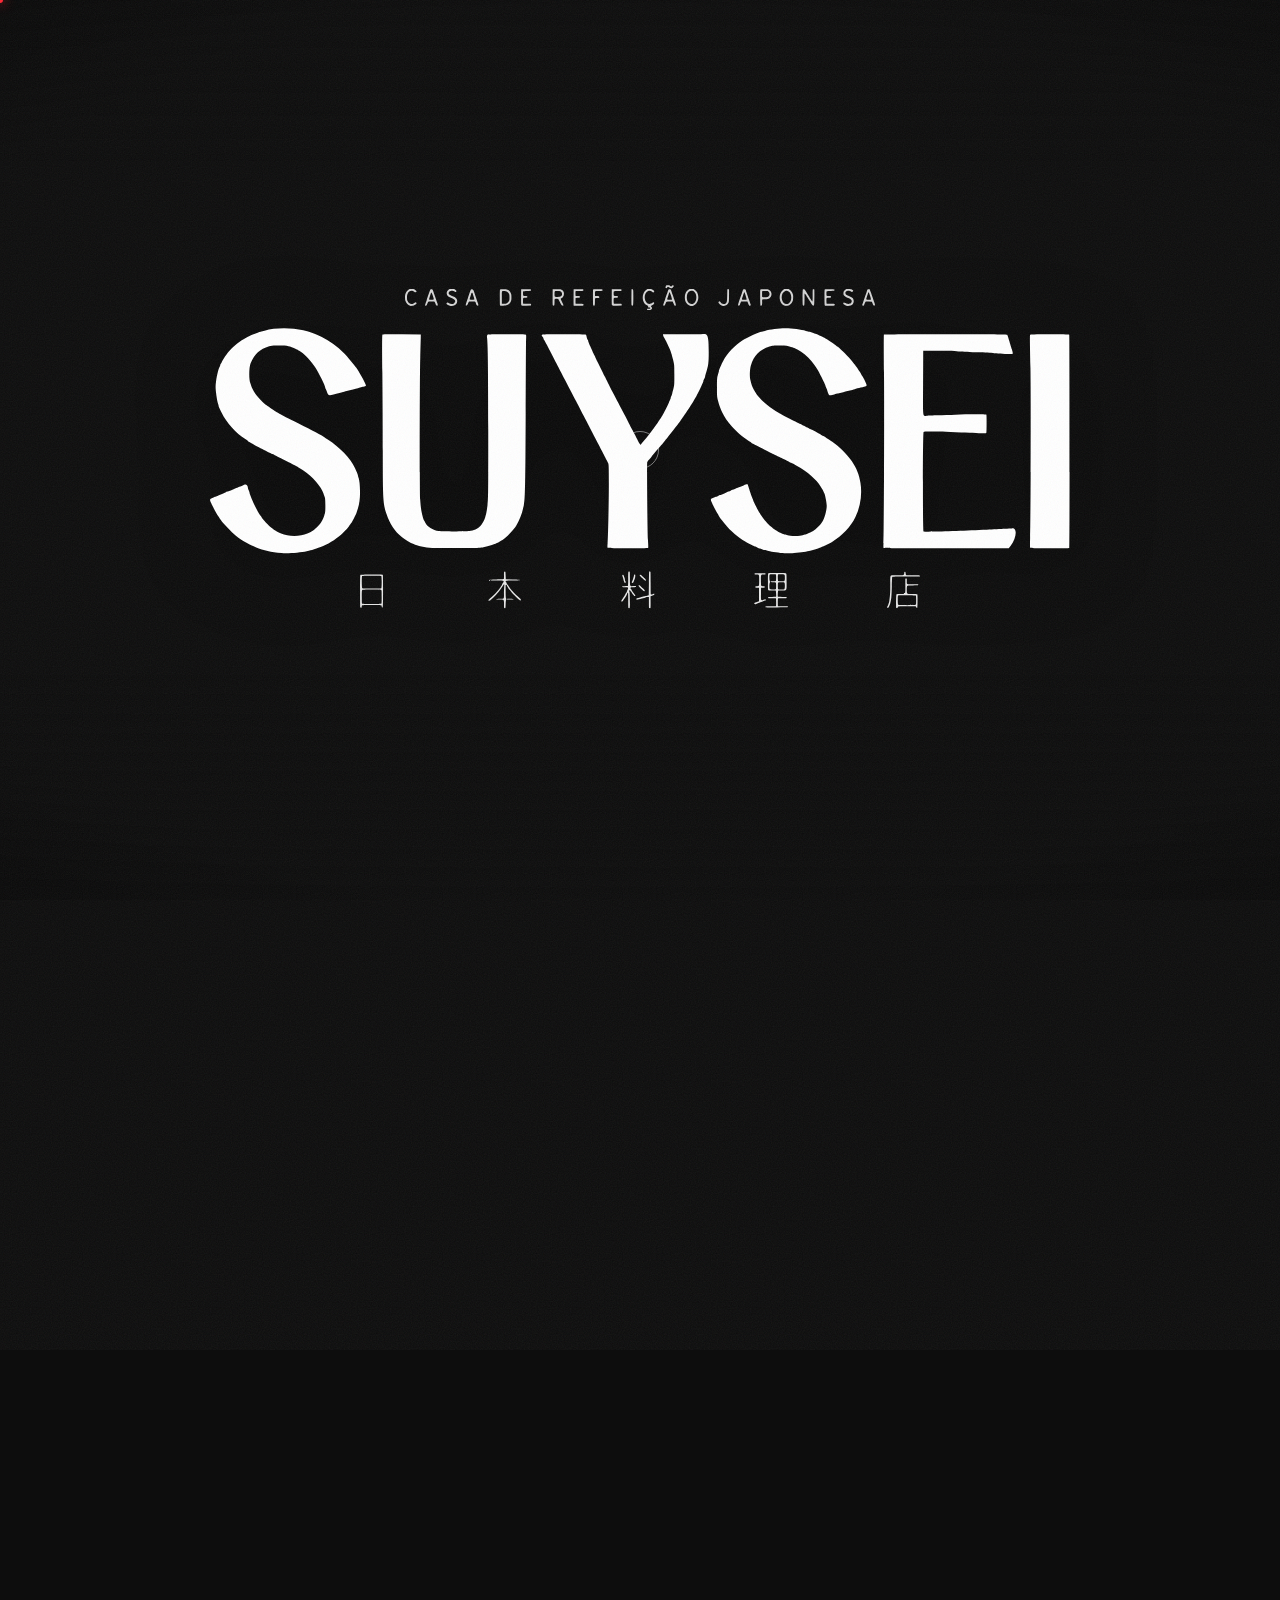
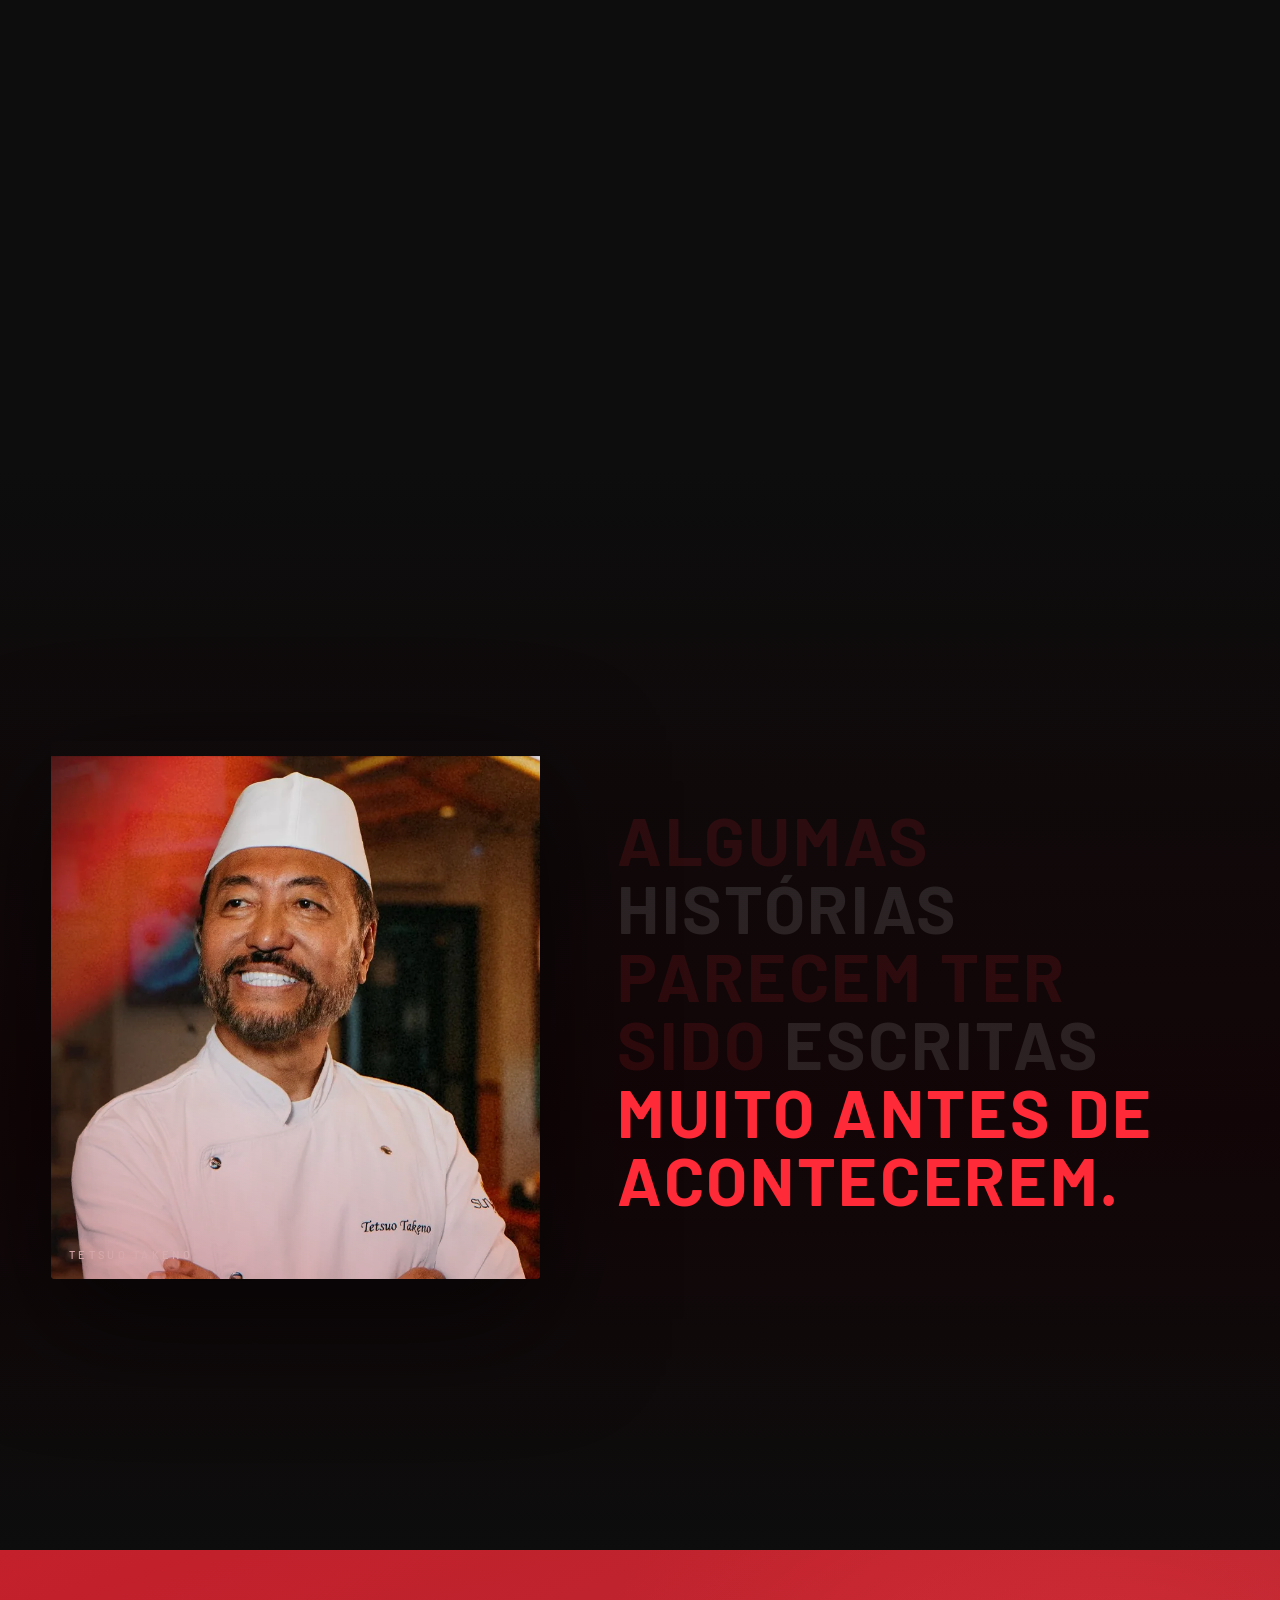
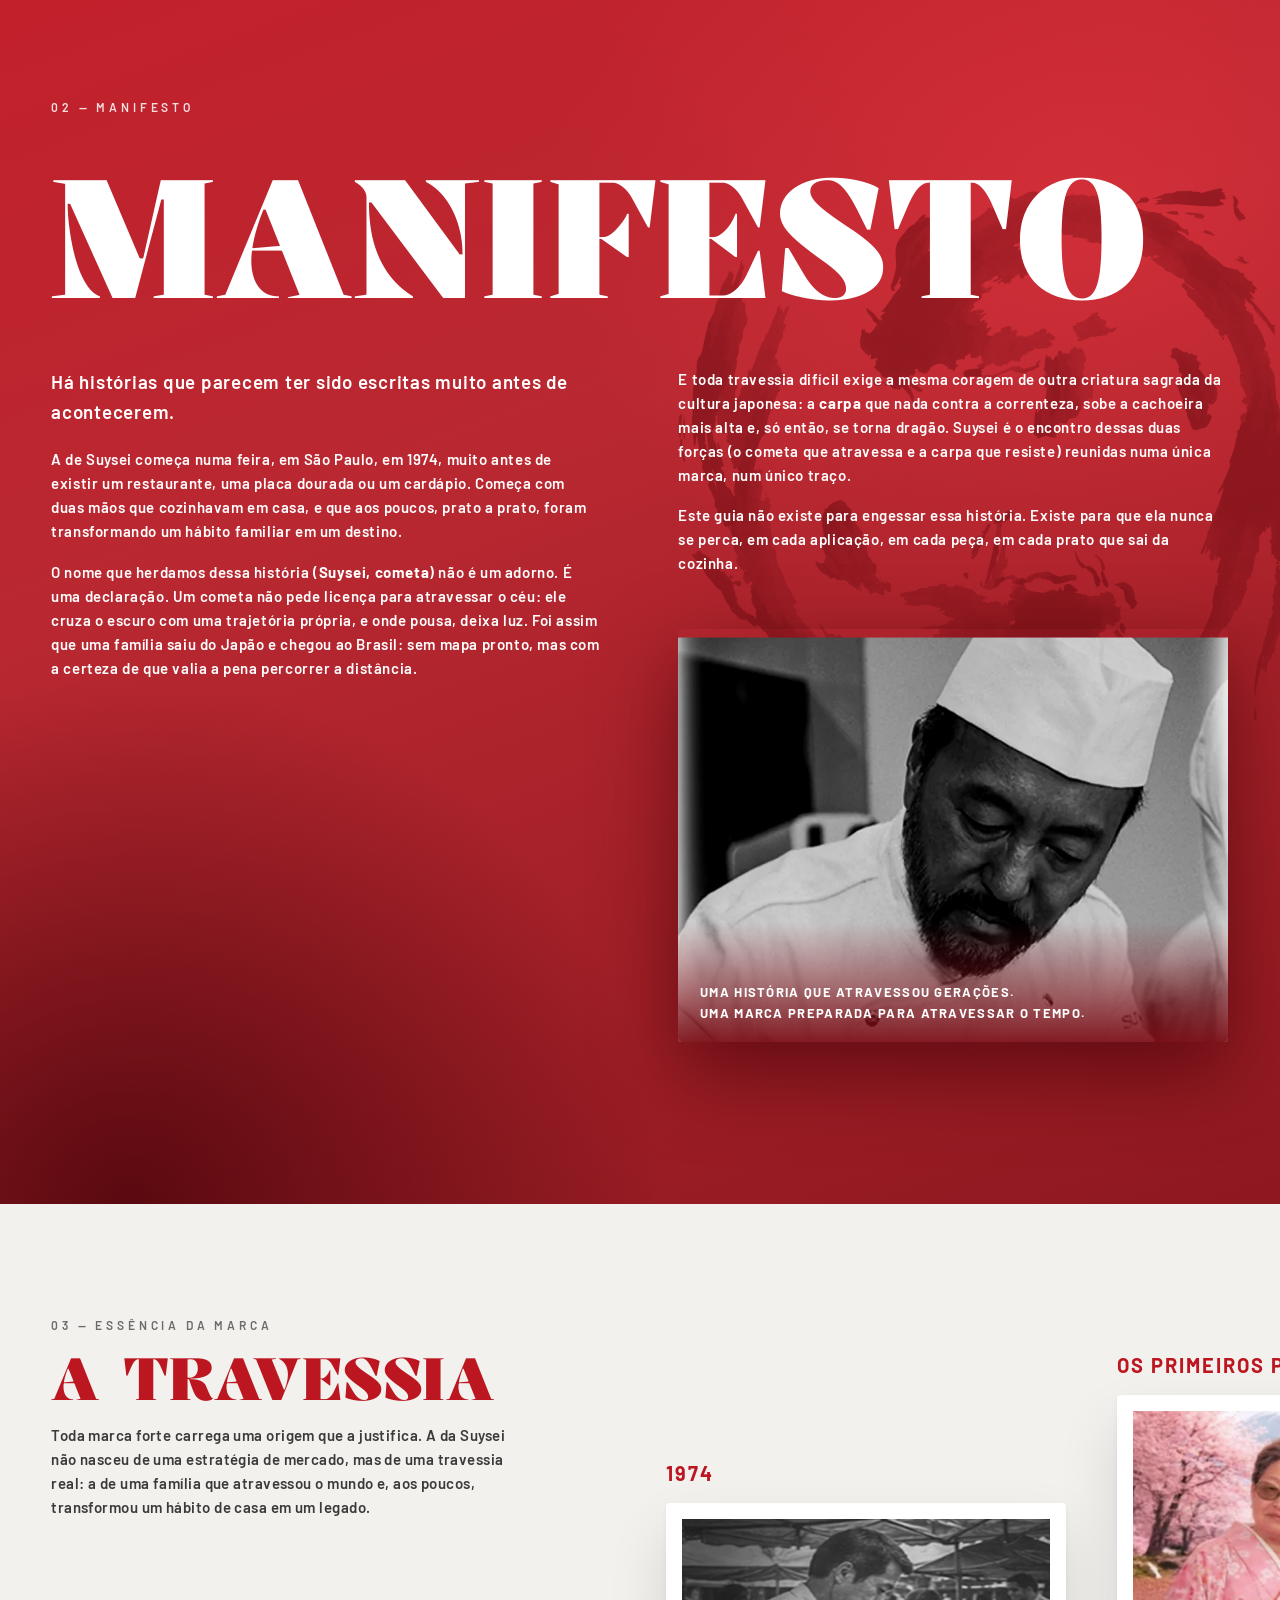
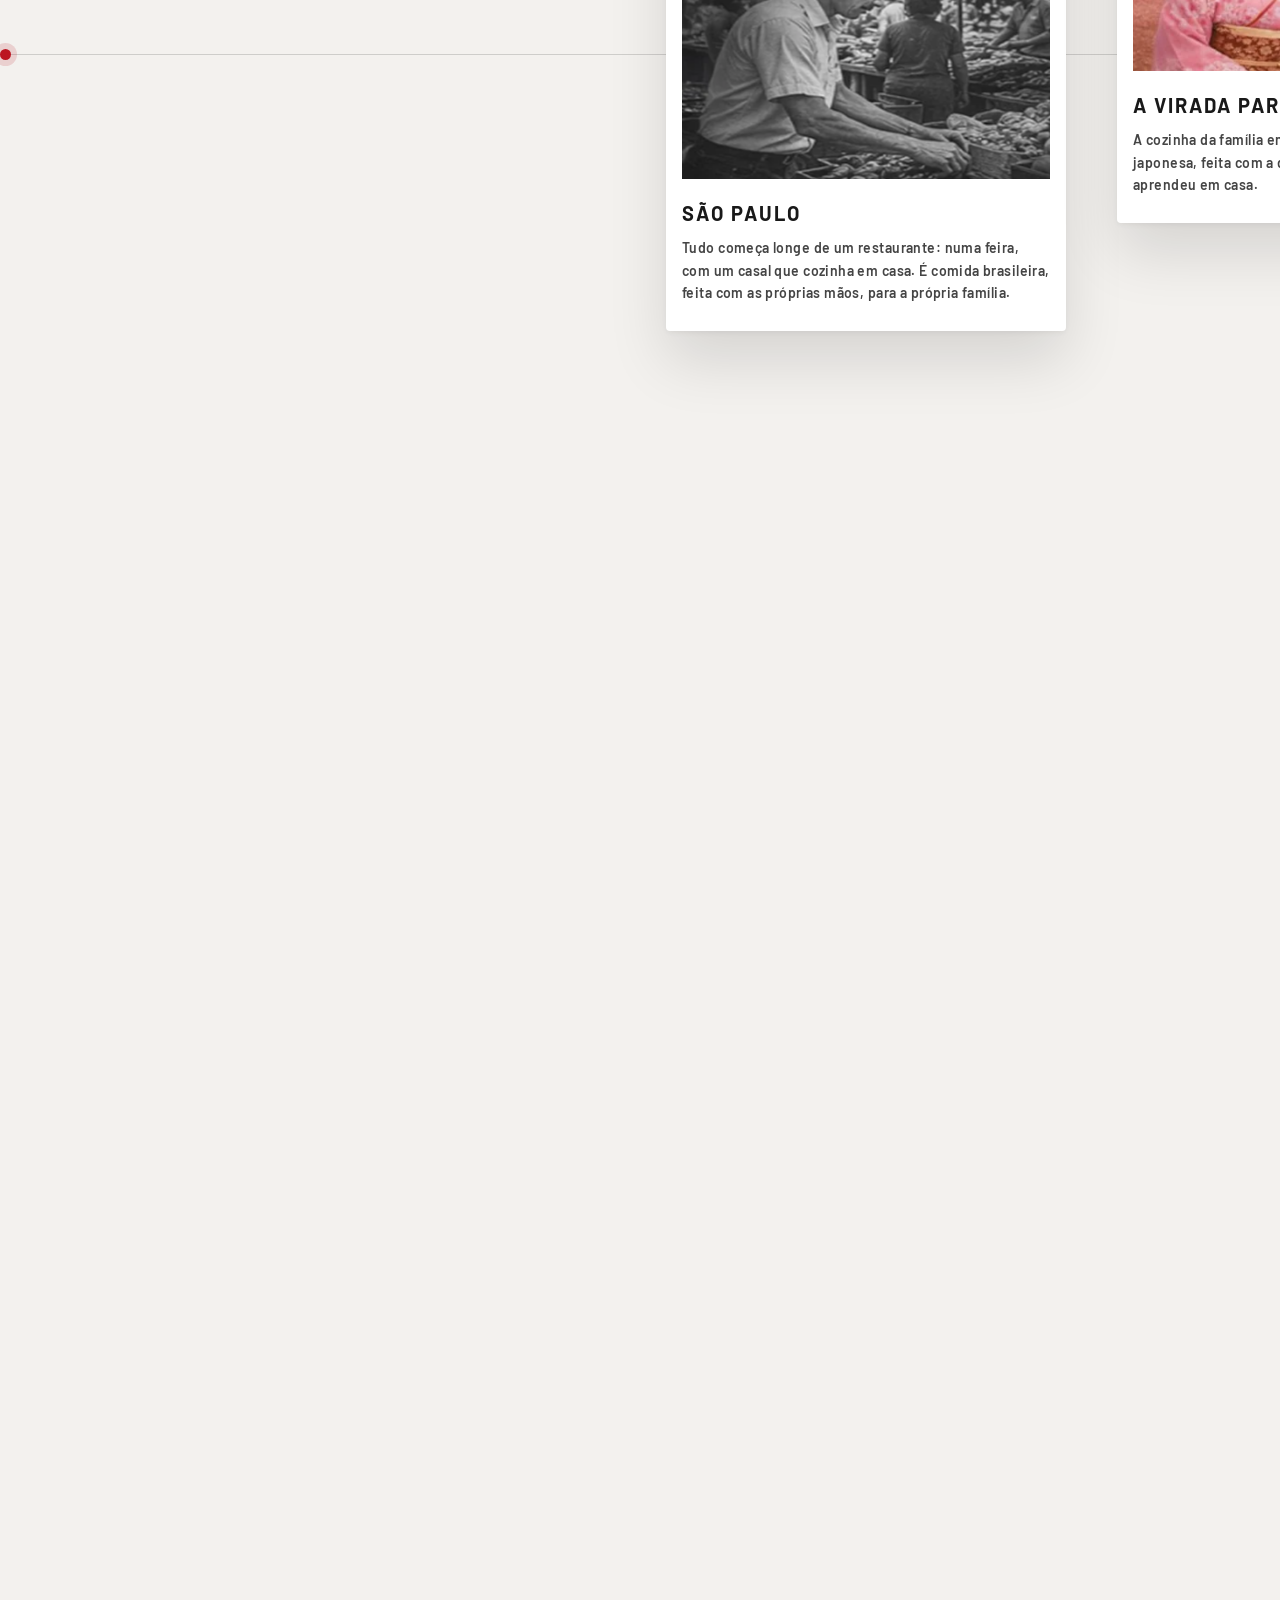
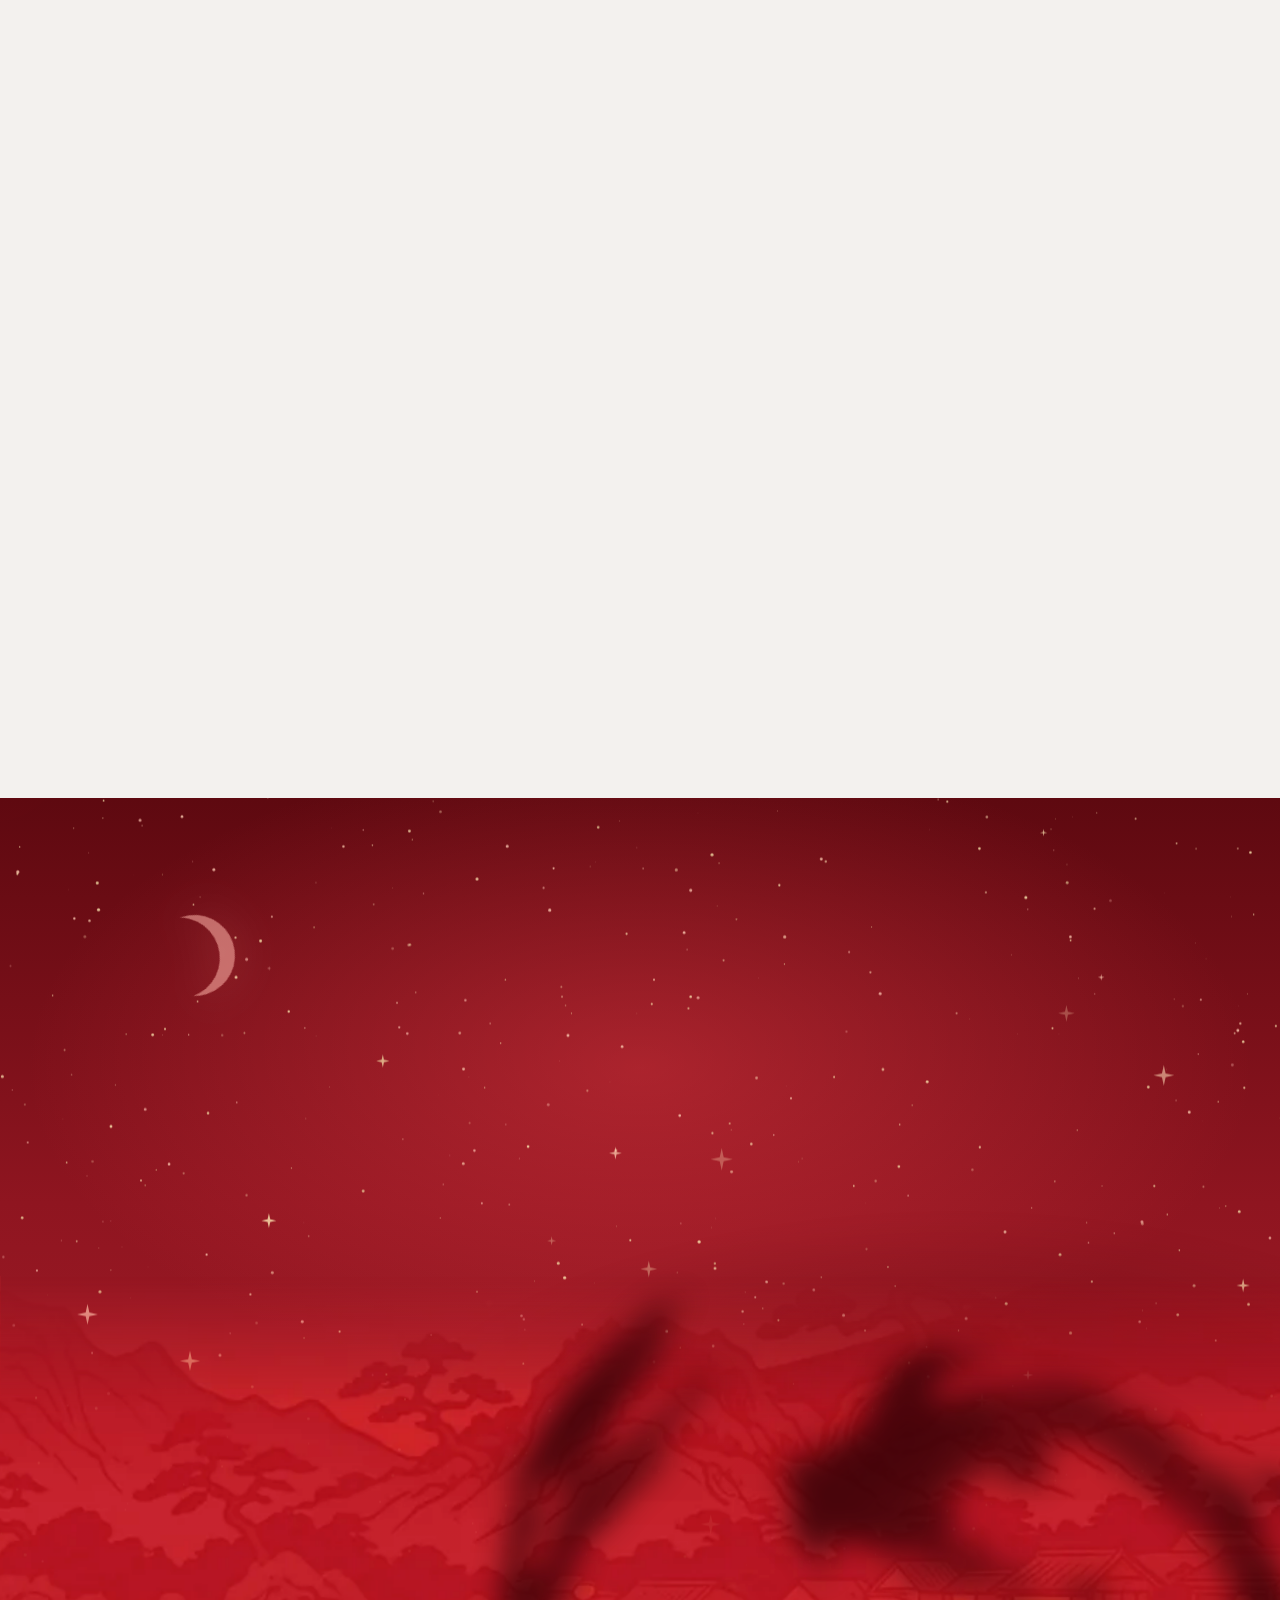
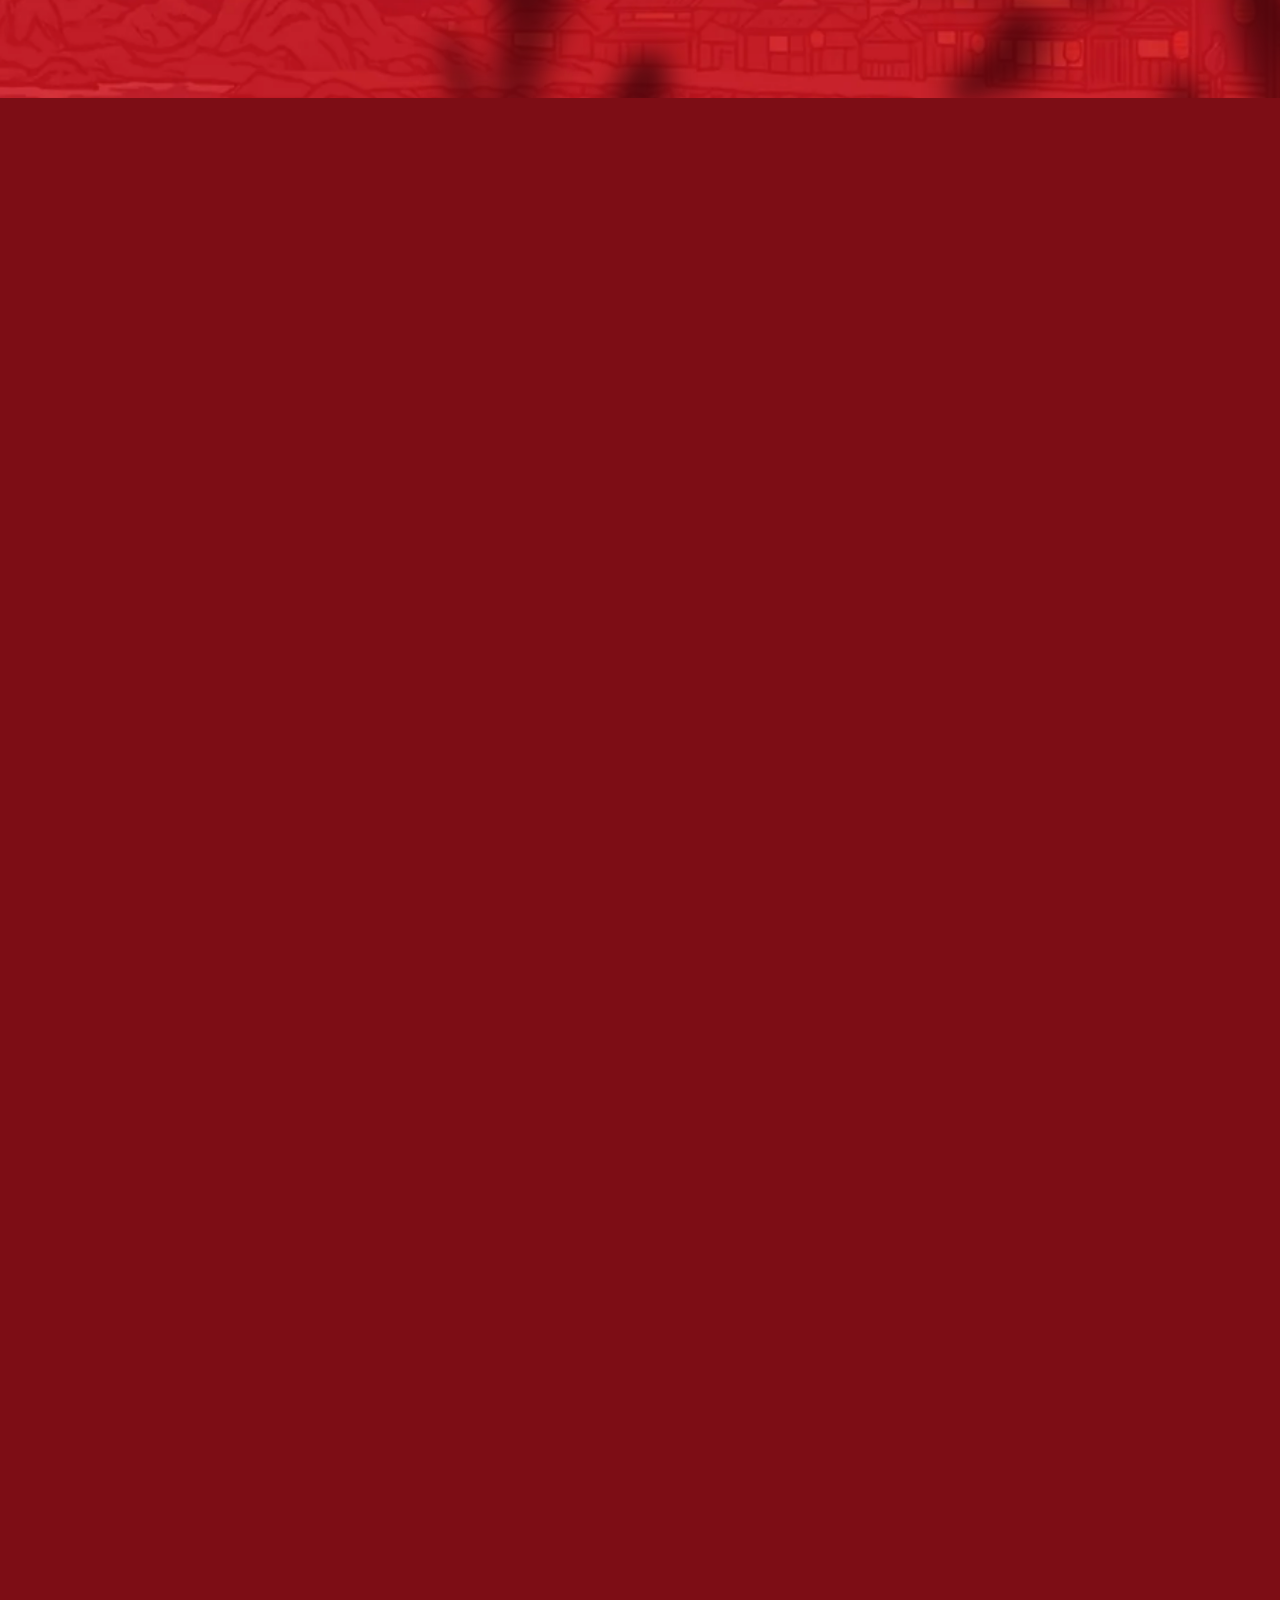
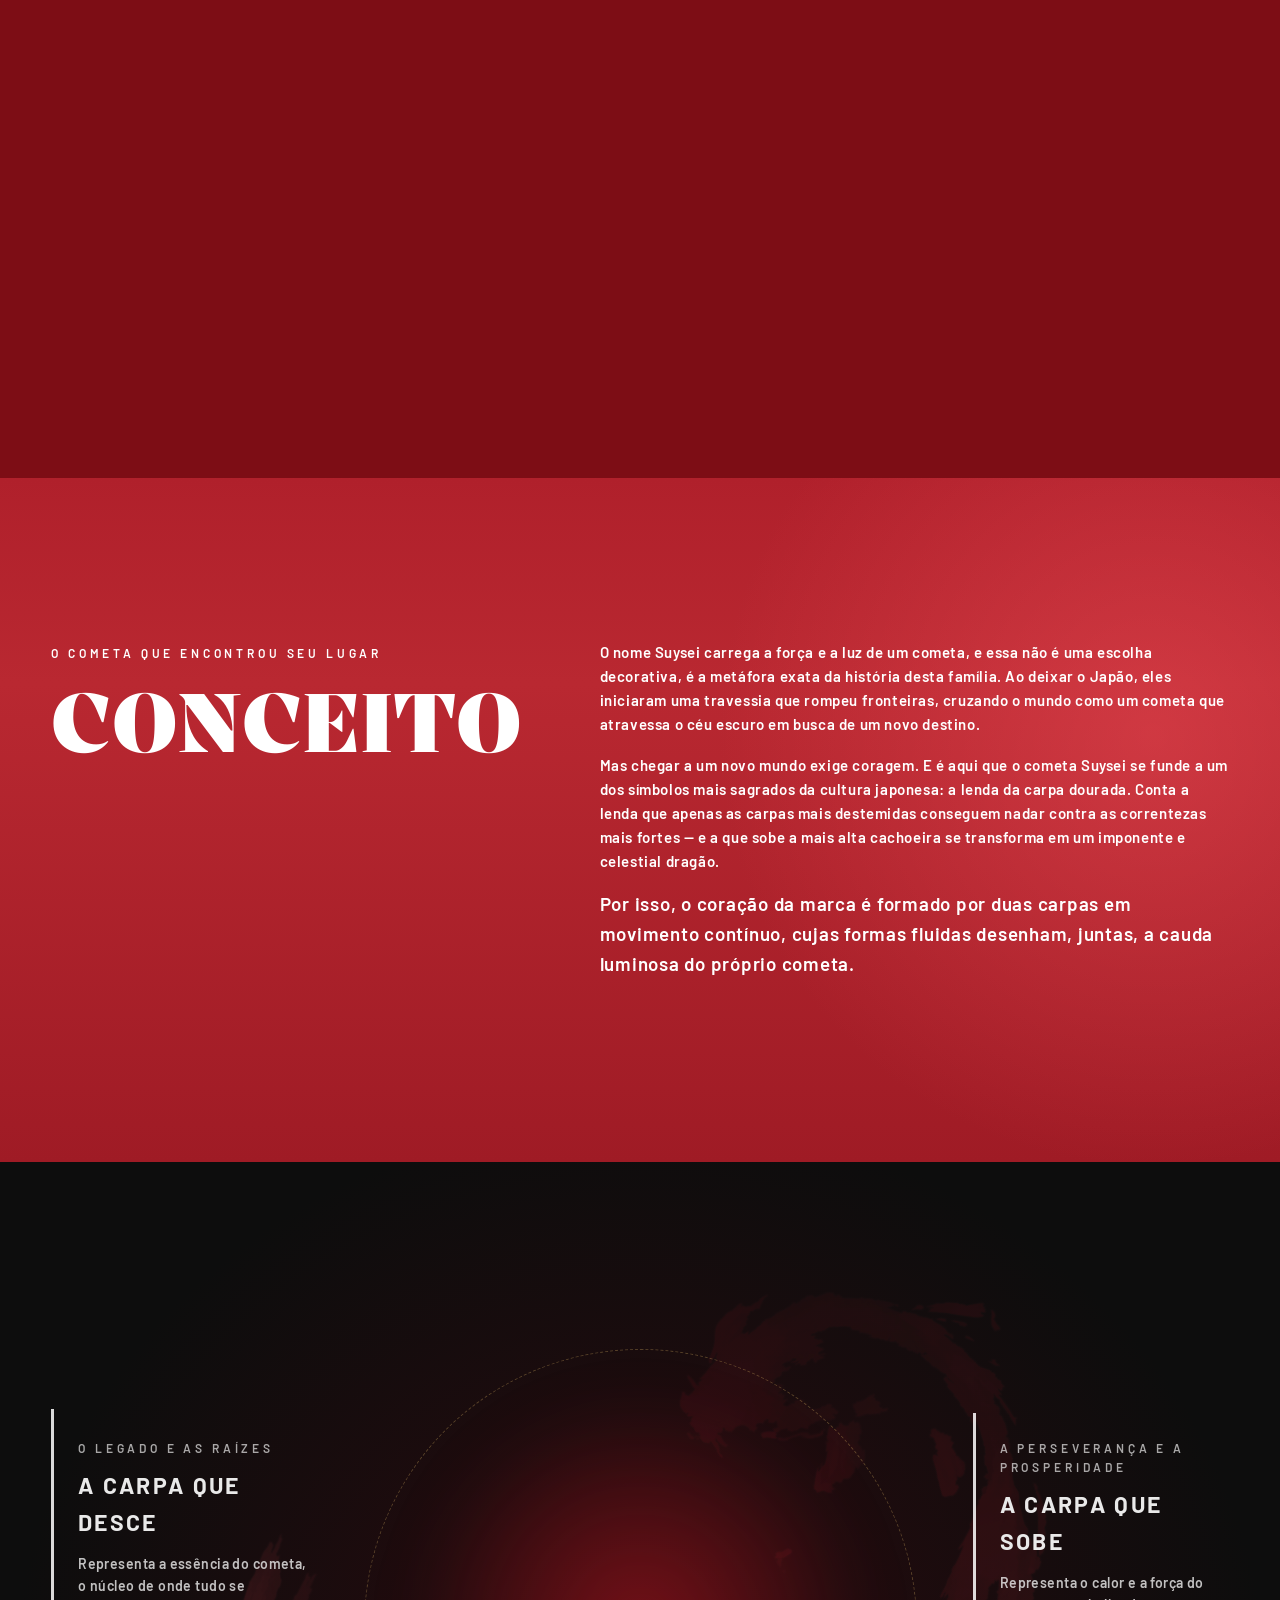
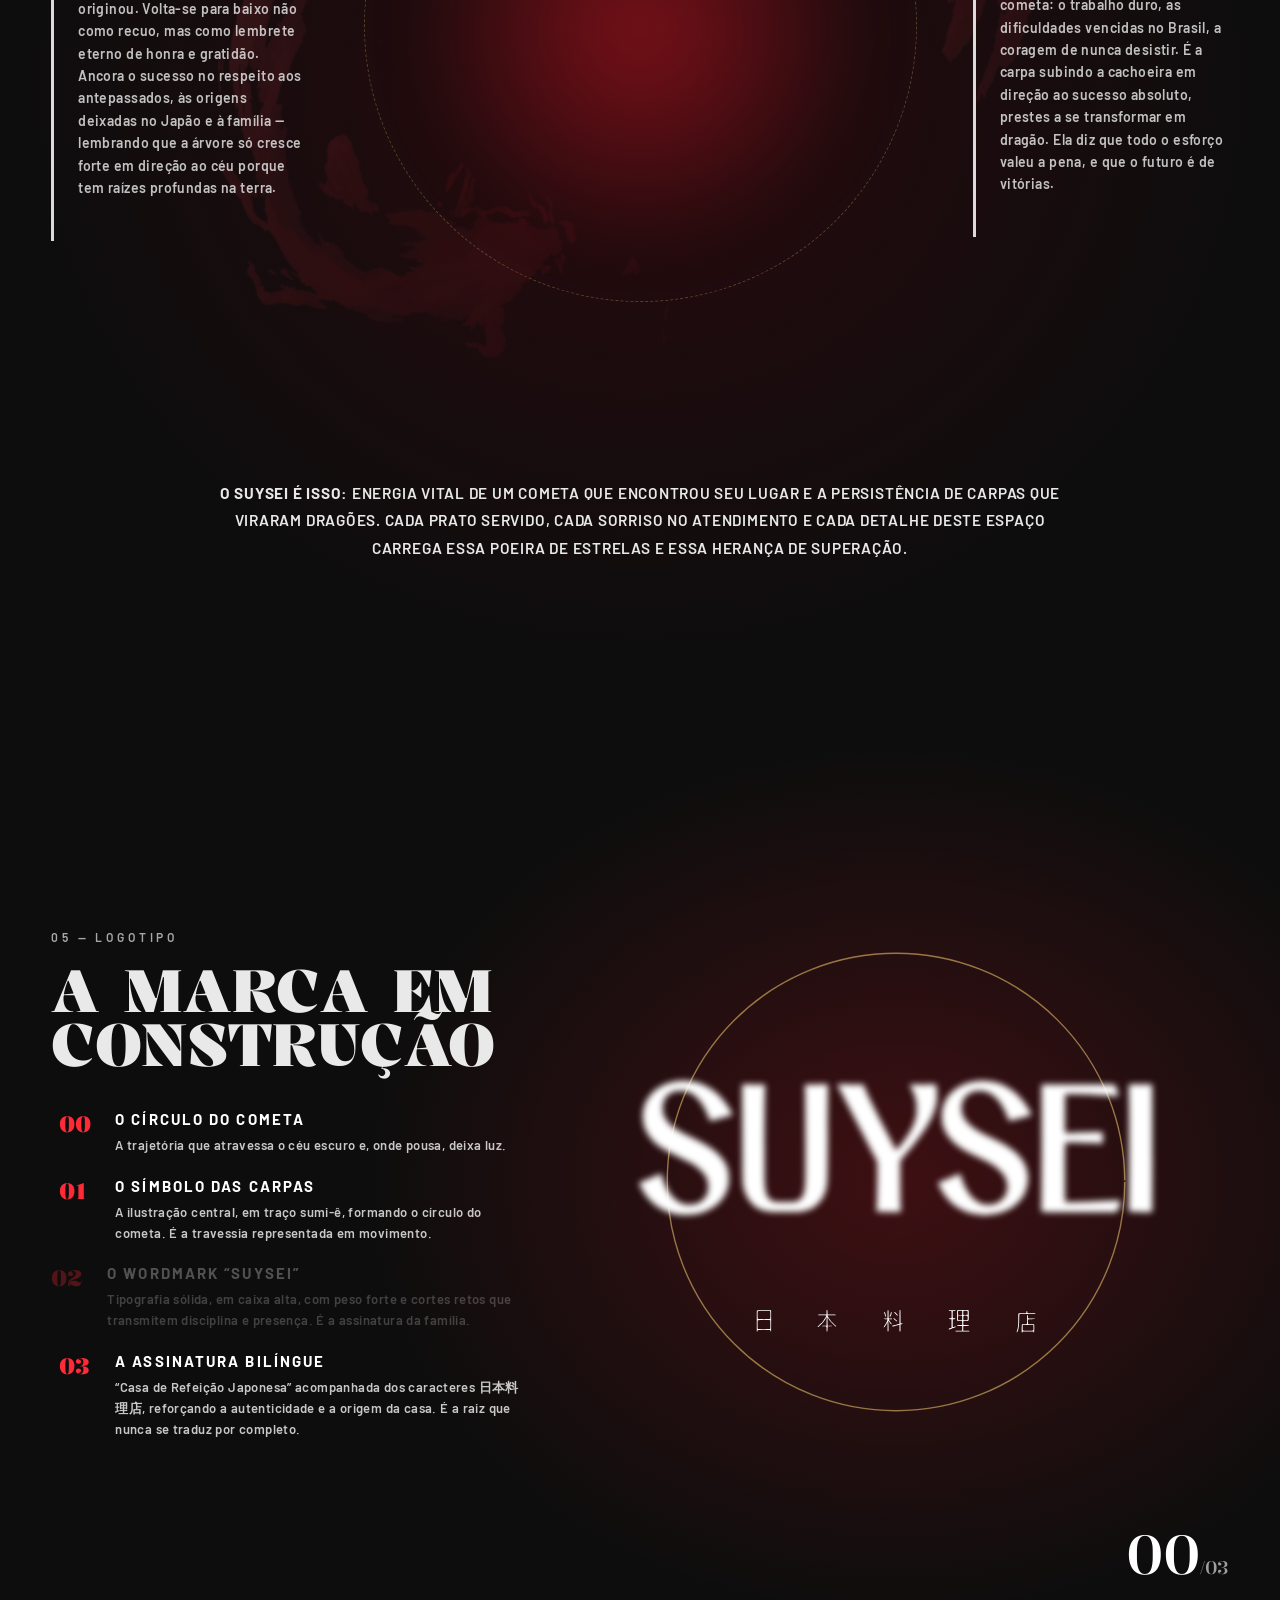
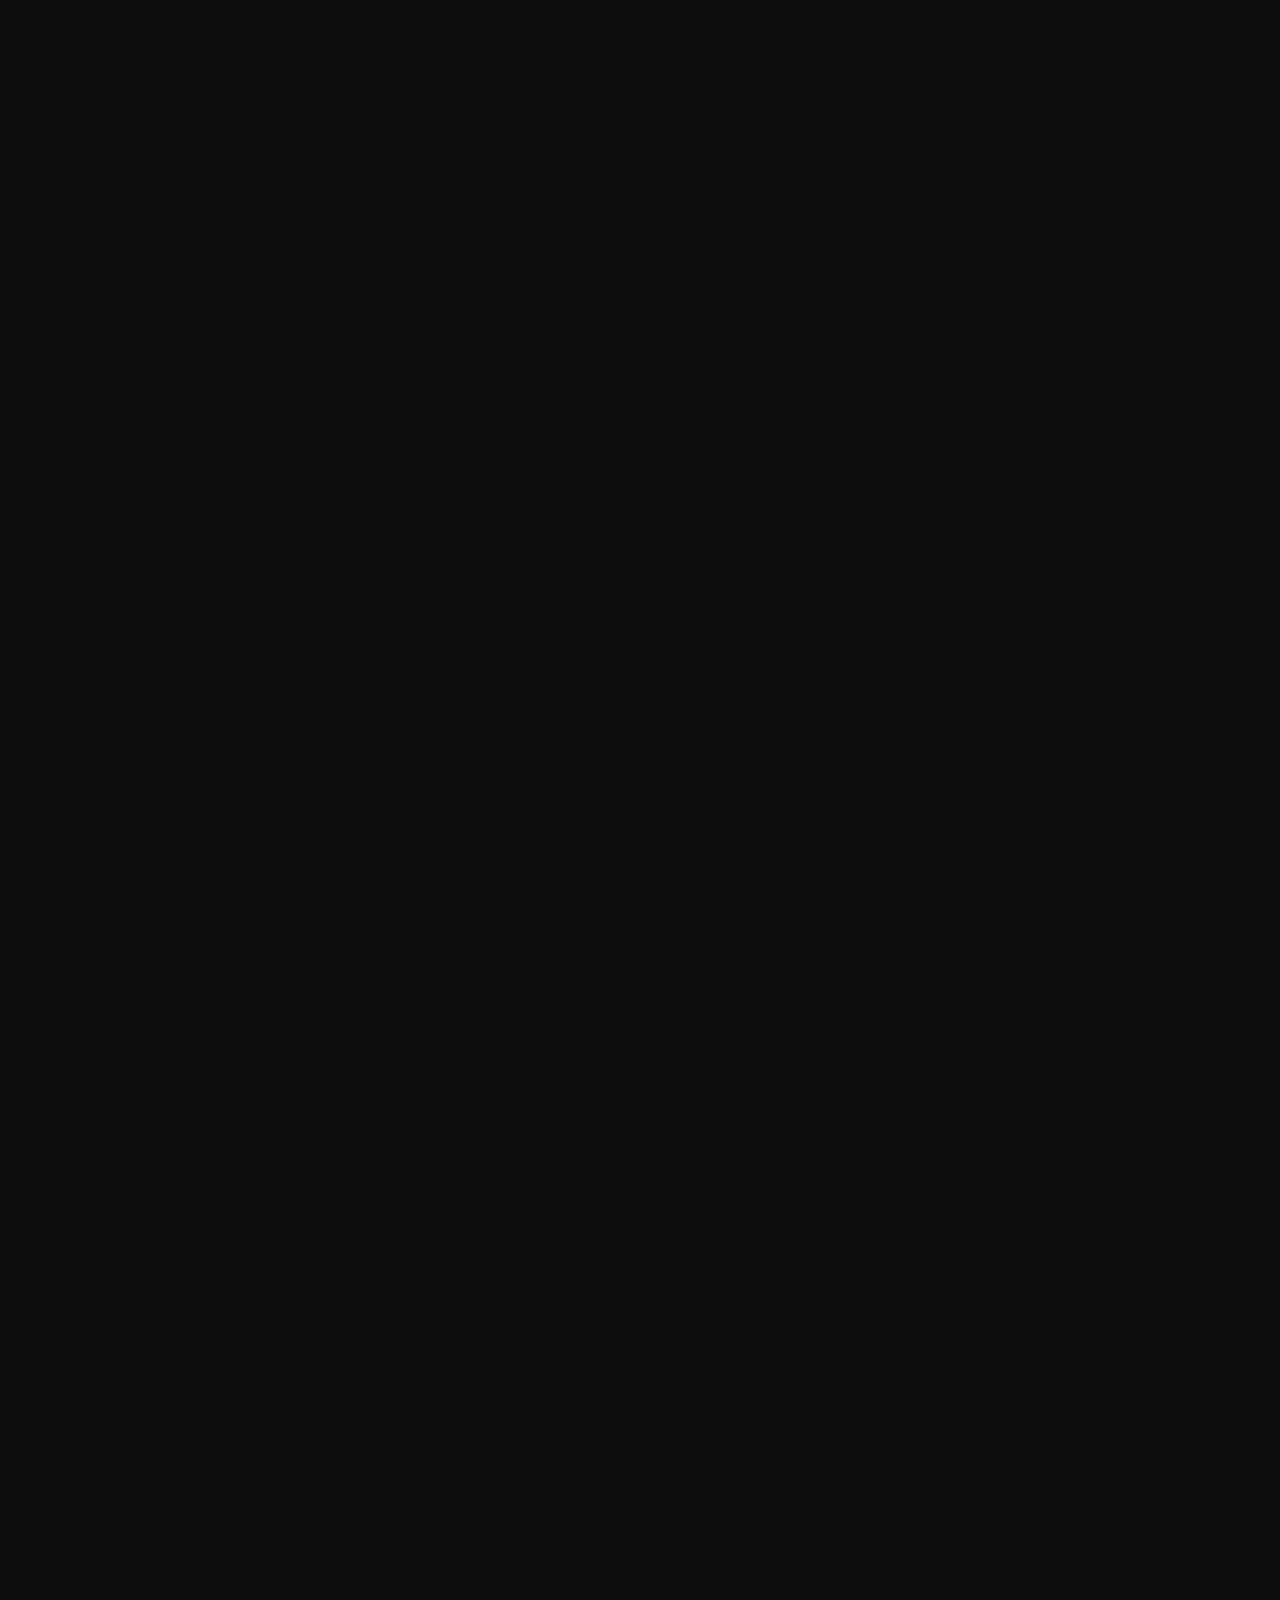
==== commit f2c4b2c0: "Site interativo da marca Suysei: hero 3D, construção da marca, paralaxe e mockups 3D - Símbolo das c" ====
--- a/index.html
+++ b/index.html
@@ -6,7 +6,7 @@
   <title>Suysei — Apresentação da Marca</title>
   <meta name="description" content="Apresentação interativa da marca Suysei — Casa de Refeição Japonesa. A força que cruza o universo. A perseverança que vence as correntezas.">
   <meta name="theme-color" content="#0d0d0d">
-  <link rel="icon" href="assets/img/brand/favicon.svg" type="image/svg+xml">
+  <link rel="icon" href="assets/img/brand/favicon.png" type="image/png">
   <link rel="preconnect" href="https://fonts.googleapis.com">
   <link rel="preconnect" href="https://fonts.gstatic.com" crossorigin>
   <link href="https://fonts.googleapis.com/css2?family=Barlow:wght@400;500;600;700&family=Kalnia:wght@600;700&display=swap" rel="stylesheet">
@@ -377,7 +377,7 @@
       <div class="persona__brush" aria-hidden="true" data-parallax="20"></div>
       <div class="persona__intro">
         <span class="eyebrow">09 — Atmosfera e personalidade</span>
-        <h2 class="display display--xl" data-split-chars>Personalidade</h2>
+        <h2 class="display display--xl" data-split-chars>Persona|lidade</h2>
         <h3 class="persona__claim" data-reveal>Tradição, disciplina e hospitalidade.</h3>
         <p data-reveal>A marca não busca ser contemporânea por moda, busca ser atemporal por história. É a união entre a força imparável de um cometa e a estabilidade de uma mesa farta em família. Não há pressa em ser a última tendência; há orgulho em ser a mesma verdade, servida geração após geração.</p>
       </div>
@@ -442,7 +442,7 @@
         <figure class="gitem" data-lightbox><div class="gitem__img gitem__img--contain" data-parallax="-4"><img src="assets/img/mockups/camiseta.webp" alt="Camiseta preta com assinatura Suysei, frente e costas" loading="lazy"></div><figcaption><b>Camiseta</b>Garçons e atendentes</figcaption></figure>
         <figure class="gitem gitem--wide" data-lightbox><div class="gitem__img" data-parallax="-8"><img src="assets/img/mockups/tampa.webp" alt="Arte da tampa da caixa: assinatura centralizada sobre preto" loading="lazy"></div><figcaption><b>Tampa</b>Arte da embalagem</figcaption></figure>
         <figure class="gitem" data-lightbox><div class="gitem__img" data-parallax="-6"><img src="assets/img/mockups/ilustracoes-carpas.webp" alt="Ilustrações das carpas em quatro combinações de cor" loading="lazy"></div><figcaption><b>Ilustrações</b>Carpas em degradê</figcaption></figure>
-        <figure class="gitem" data-lightbox><div class="gitem__img gitem__img--contain" data-parallax="-4"><img src="assets/img/mockups/caixa-2.webp" alt="Planificação da caixa Suysei" loading="lazy"></div><figcaption><b>Planificação</b>Caixa</figcaption></figure>
+        <figure class="gitem gitem--wide" data-lightbox><div class="gitem__img gitem__img--contain" data-parallax="-4"><img src="assets/img/mockups/caixa-2.webp" alt="Planificação da caixa Suysei" loading="lazy"></div><figcaption><b>Planificação</b>Caixa</figcaption></figure>
       </div>
     </section>
 
--- a/assets/css/style.css
+++ b/assets/css/style.css
@@ -84,6 +84,7 @@
 
 /* split text */
 .char, .word { display: inline-block; will-change: transform; }
+.word-nb { display: inline-block; white-space: nowrap; }
 .line-mask { display: block; overflow: hidden; }
 
 /* ---------- Loader ---------- */
@@ -174,7 +175,7 @@
 .hero__top { position: absolute; top: 86px; left: var(--gutter); right: var(--gutter); display: flex; justify-content: space-between; pointer-events: none; }
 .hero__title {
   position: absolute; left: 50%; top: 50%; translate: -50% -50%;
-  width: min(88vw, 1100px); text-align: center; pointer-events: none;
+  width: min(72vw, 860px); text-align: center; pointer-events: none;
   display: grid; justify-items: center; gap: clamp(8px, 1.4vw, 18px);
 }
 .hero__casa { width: min(54vw, 470px); margin: 0; color: #fff; opacity: .85; }
@@ -269,11 +270,11 @@
 .history__pin { position: relative; height: 100vh; overflow: hidden; display: flex; flex-direction: column; justify-content: center; }
 .history__head { position: absolute; top: 12vh; left: var(--gutter); width: min(480px, 40vw); z-index: 2; }
 .history__head .eyebrow { color: #6b6b6b; }
-.history__head .display { color: var(--red); font-size: clamp(44px, 6vw, 96px); }
+.history__head .display { color: var(--red); font-size: clamp(40px, 4.6vw, 76px); }
 .history__intro { font-weight: 600; letter-spacing: .03em; color: #3a3a3a; }
 .history__track {
   position: relative; display: flex; align-items: center; gap: 4vw;
-  padding: 0 var(--gutter) 0 calc(var(--gutter) + min(520px, 44vw));
+  padding: 0 var(--gutter) 0 calc(var(--gutter) + min(620px, 48vw));
   height: 100%; width: max-content; will-change: transform;
 }
 .history__line { position: absolute; left: 0; right: 0; top: 50%; height: 1px; background: rgba(0, 0, 0, .15); }
@@ -338,7 +339,7 @@
 .concept__land {
   inset: auto -6% -4% -6%; height: 62vh;
   background: url(../img/story/landscape.webp) center bottom / cover no-repeat;
-  mix-blend-mode: multiply; opacity: .95;
+  opacity: .9; filter: saturate(1.1) contrast(1.15);
   -webkit-mask: linear-gradient(transparent, #000 22%);
           mask: linear-gradient(transparent, #000 22%);
 }
@@ -352,13 +353,15 @@
 }
 .concept__frame .eyebrow { position: absolute; top: -32px; left: 50%; translate: -50% 0; white-space: nowrap; color: #fff; }
 .concept__line { margin: 0; font-weight: 700; text-transform: uppercase; letter-spacing: .08em; line-height: 1.15; }
-.concept__line--a { font-size: clamp(22px, 3.6vw, 54px); }
+.concept__line--a { font-size: clamp(20px, 3vw, 48px); }
 .concept__line--b { font-size: clamp(13px, 1.9vw, 28px); letter-spacing: .14em; margin-top: 4px; }
 
 .concept-text { position: relative; padding: 18vh var(--gutter); background: linear-gradient(180deg, #b0202b, var(--red-page) 30%, #9f1b25); color: #fff; overflow: hidden; }
 .concept-text::before { content: ""; position: absolute; width: 80vmax; height: 80vmax; right: -30vmax; top: -20vmax; background: radial-gradient(circle, rgba(255, 90, 100, .35), transparent 60%); }
 .concept-text__grid { position: relative; display: grid; grid-template-columns: 1fr 1.4fr; gap: 6vw; align-items: start; }
 .concept-text .eyebrow { color: #fff; }
+.concept-text .display, .versions .display, .studio .display, .colors .display { font-size: clamp(40px, 6.4vw, 104px); }
+.gallery .display { font-size: clamp(36px, 5.4vw, 88px); }
 .concept-text__cols p { font-weight: 600; letter-spacing: .04em; }
 @media (max-width: 860px) { .concept-text__grid { grid-template-columns: 1fr; } }
 
@@ -503,8 +506,8 @@
 .logo--centralizada { width: 100%; height: 100%; }
 .logo--centralizada .logo__koi { position: absolute; left: 50%; top: 45%; width: 44%; aspect-ratio: 1; translate: -50% -50%; color: var(--red-on); }
 .logo--centralizada .logo__word { position: relative; width: 50%; margin-top: -4%; }
-.logo--centralizada .logo__kanji { position: relative; width: 30%; margin-top: 7%; }
-.logo--centralizada .logo__casa { position: relative; width: 27%; margin-top: 4%; }
+.logo--centralizada .logo__kanji { position: relative; width: 34%; margin-top: 7%; }
+.logo--centralizada .logo__casa { position: relative; width: 31%; margin-top: 4%; }
 .logo--estendida { grid-template-columns: auto auto auto; grid-template-rows: auto auto; place-content: center; align-items: center; column-gap: 2%; width: 100%; height: 100%; }
 .logo--estendida .logo__vk { grid-row: 1; display: grid; gap: 10px; justify-items: center; }
 .logo--estendida .logo__vk svg { width: clamp(10px, 1.3vw, 18px); height: auto; }
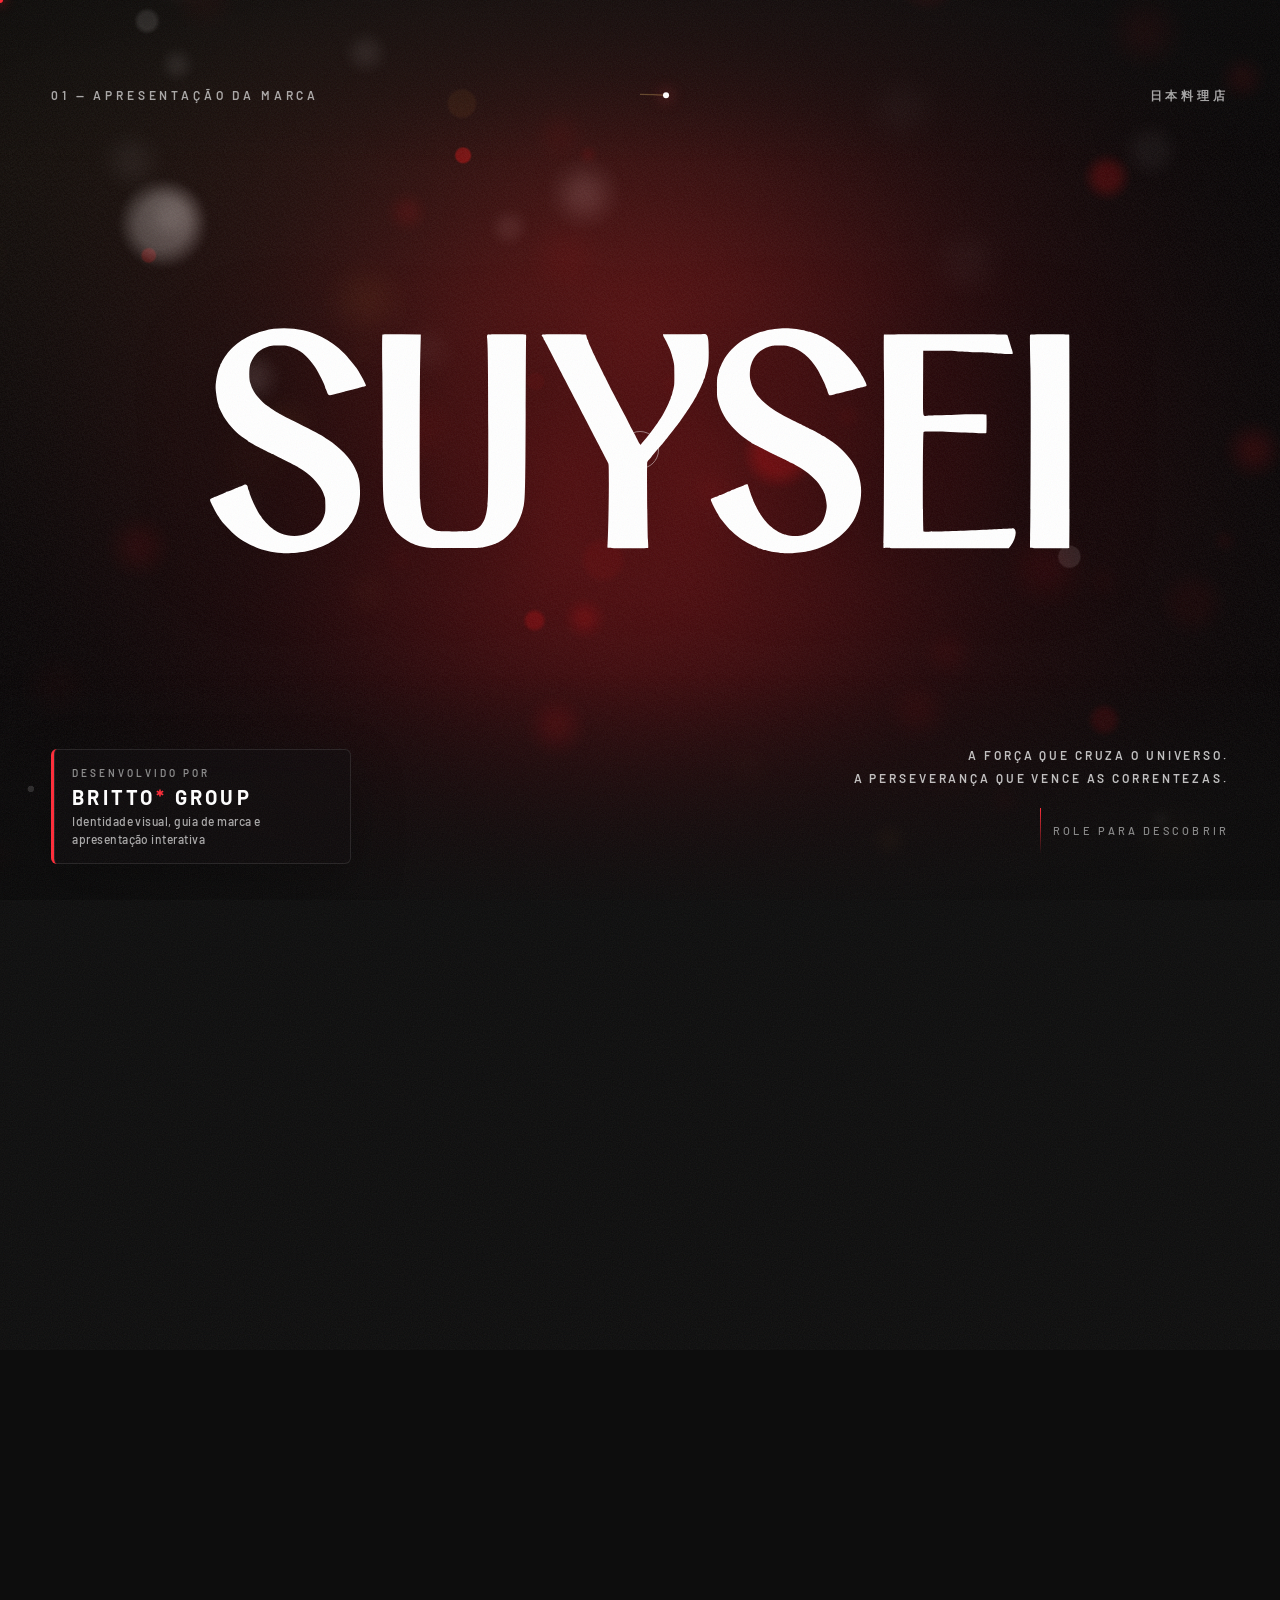
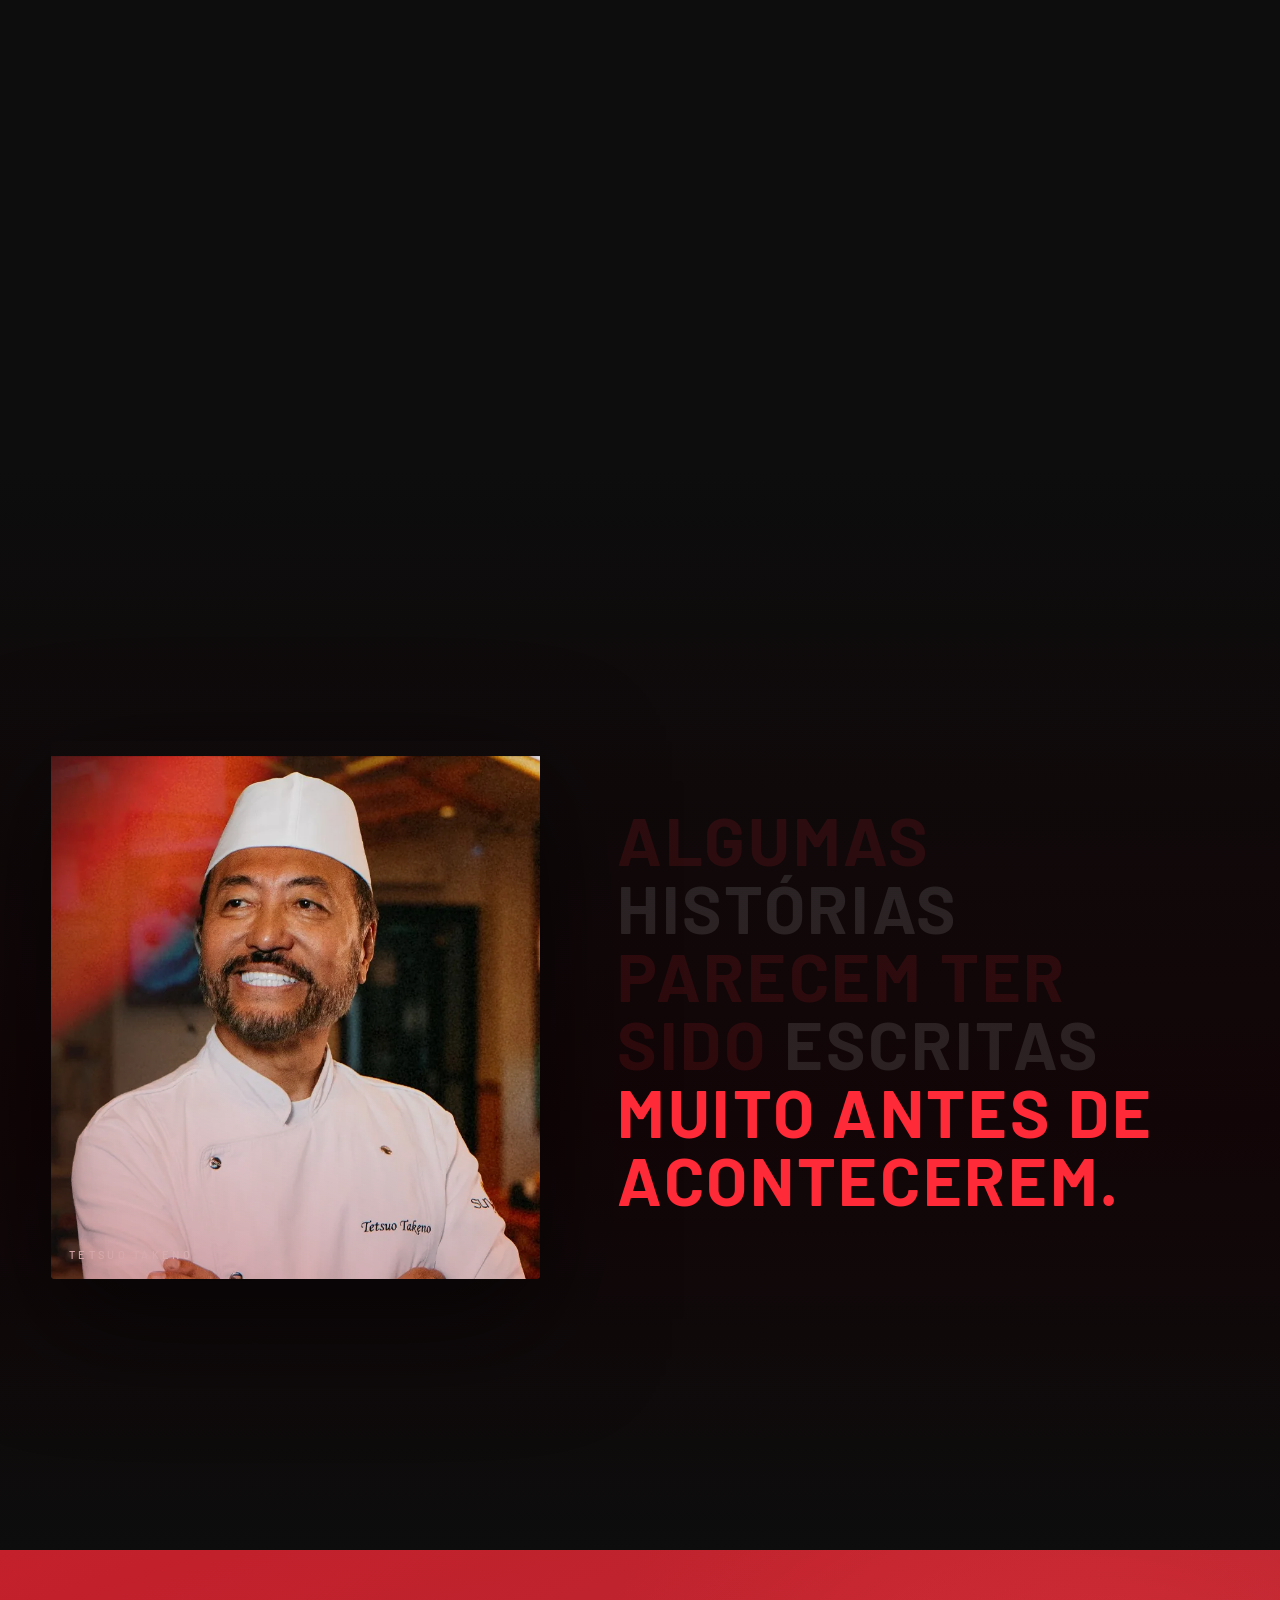
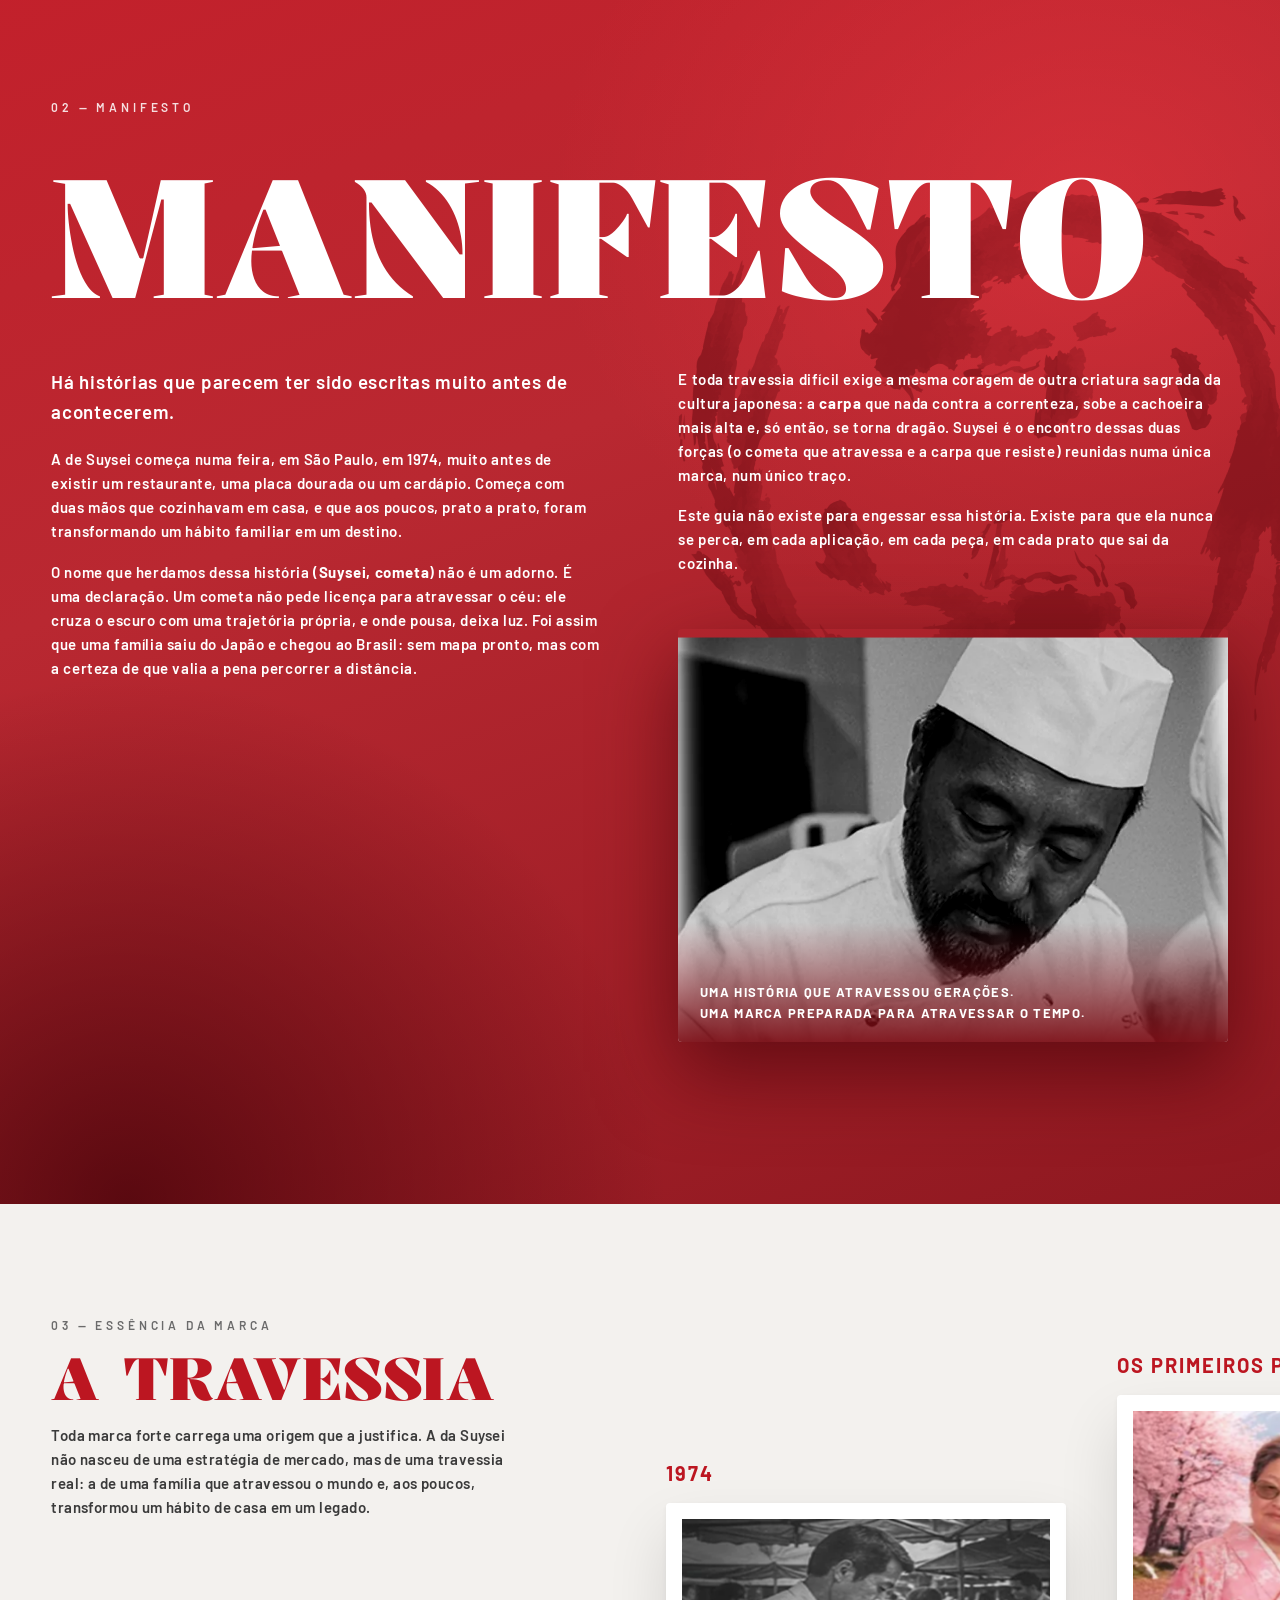
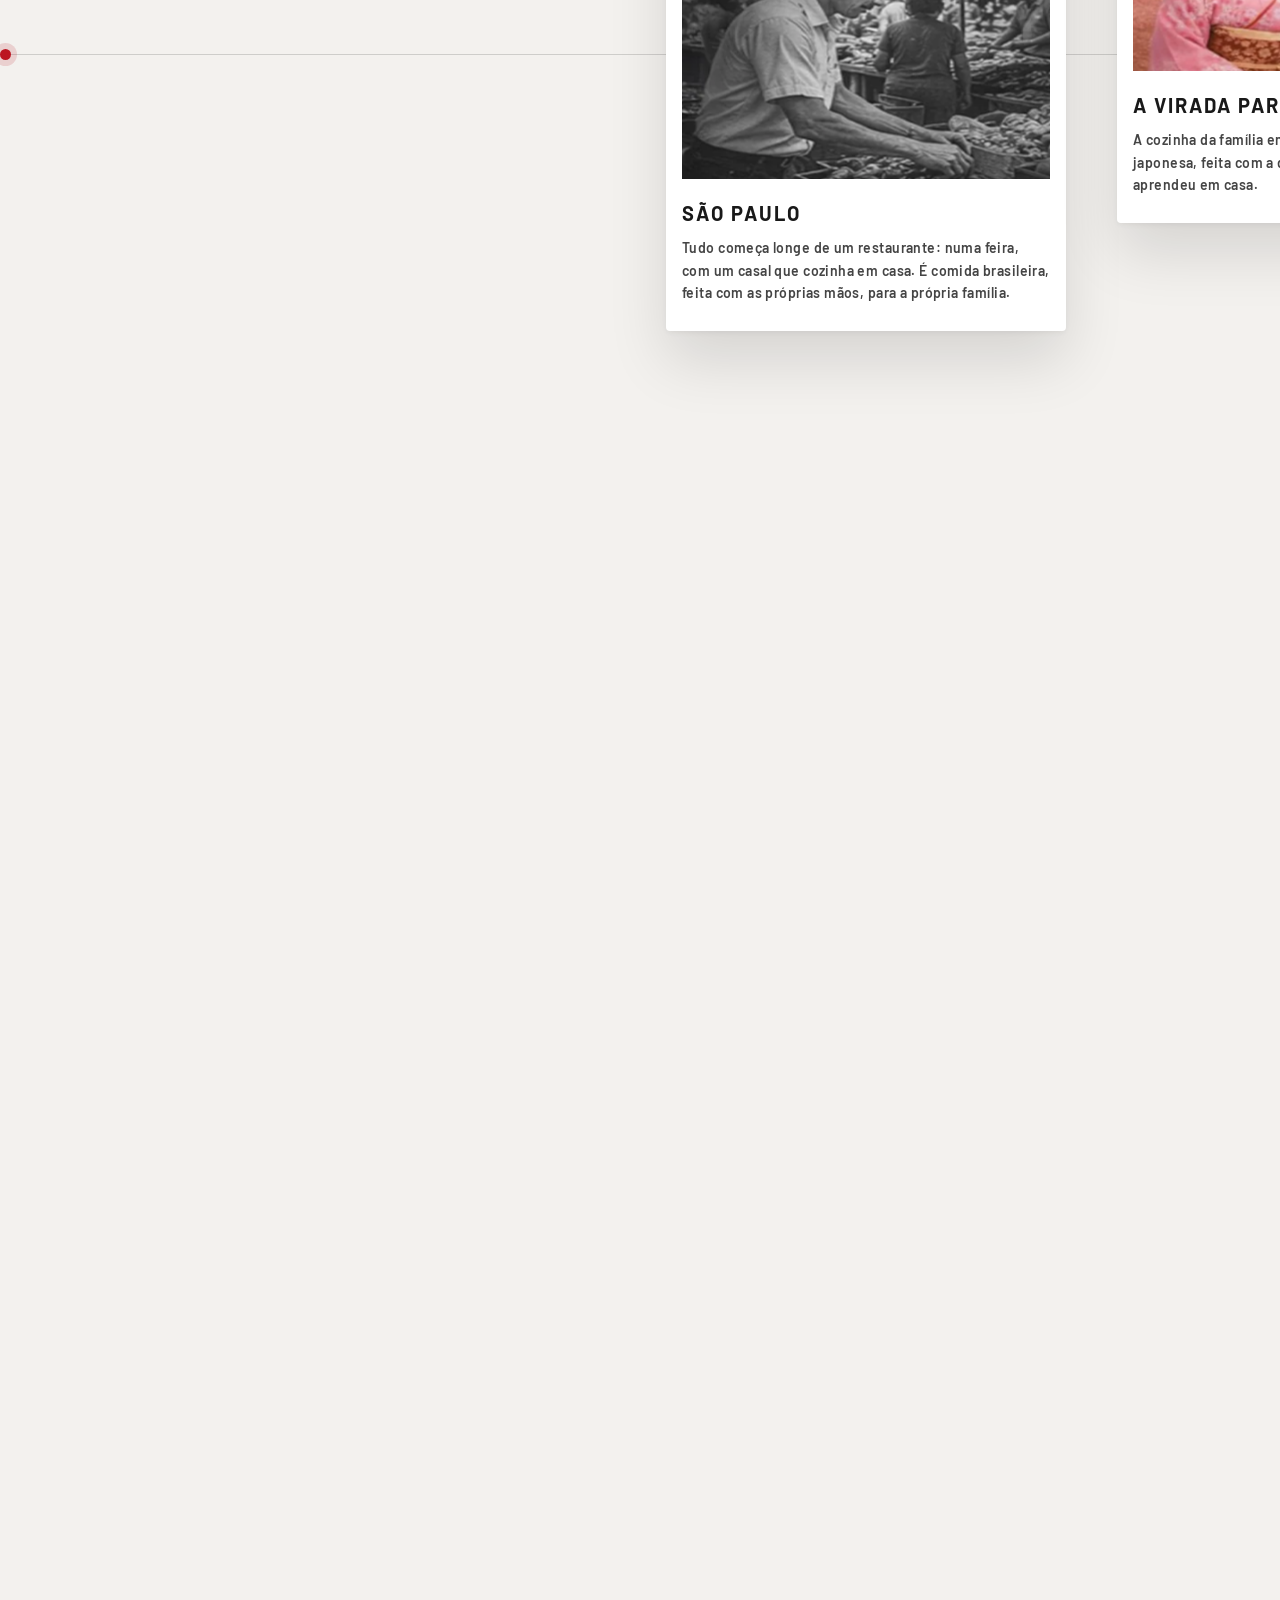
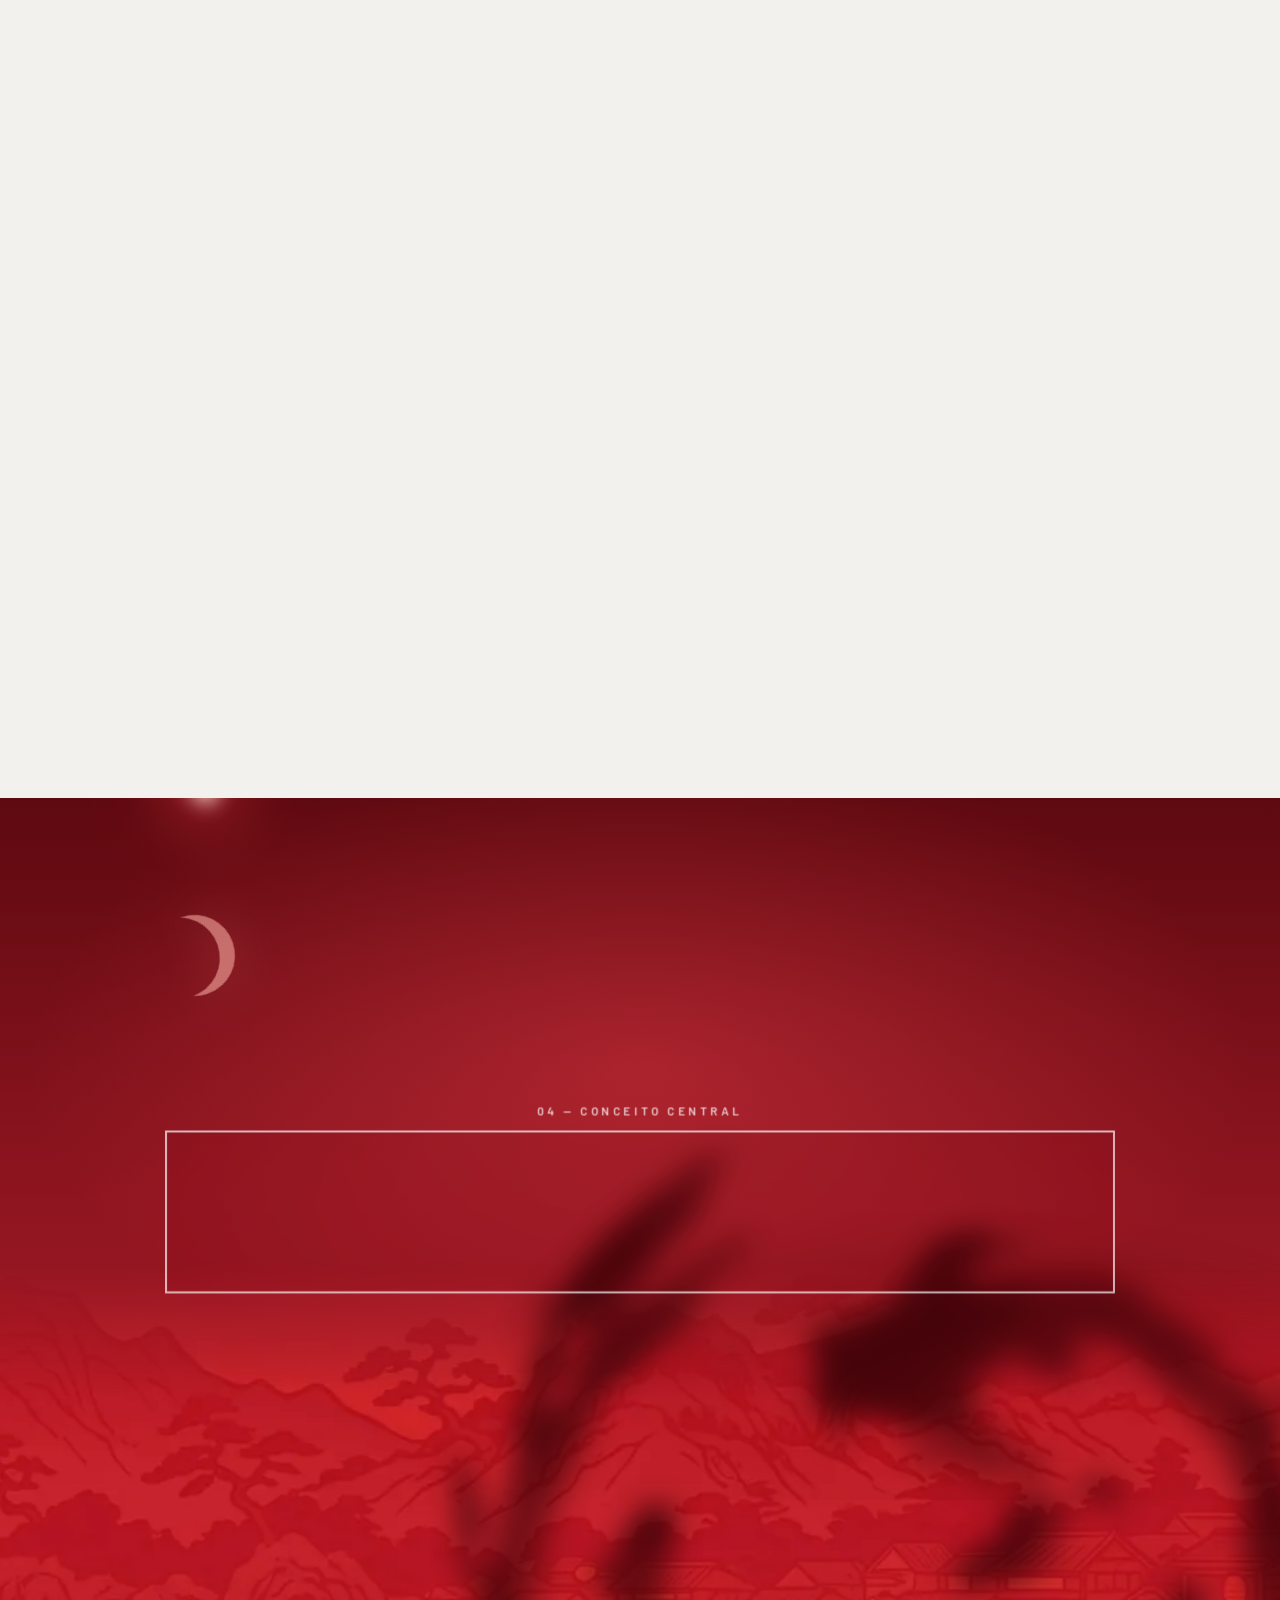
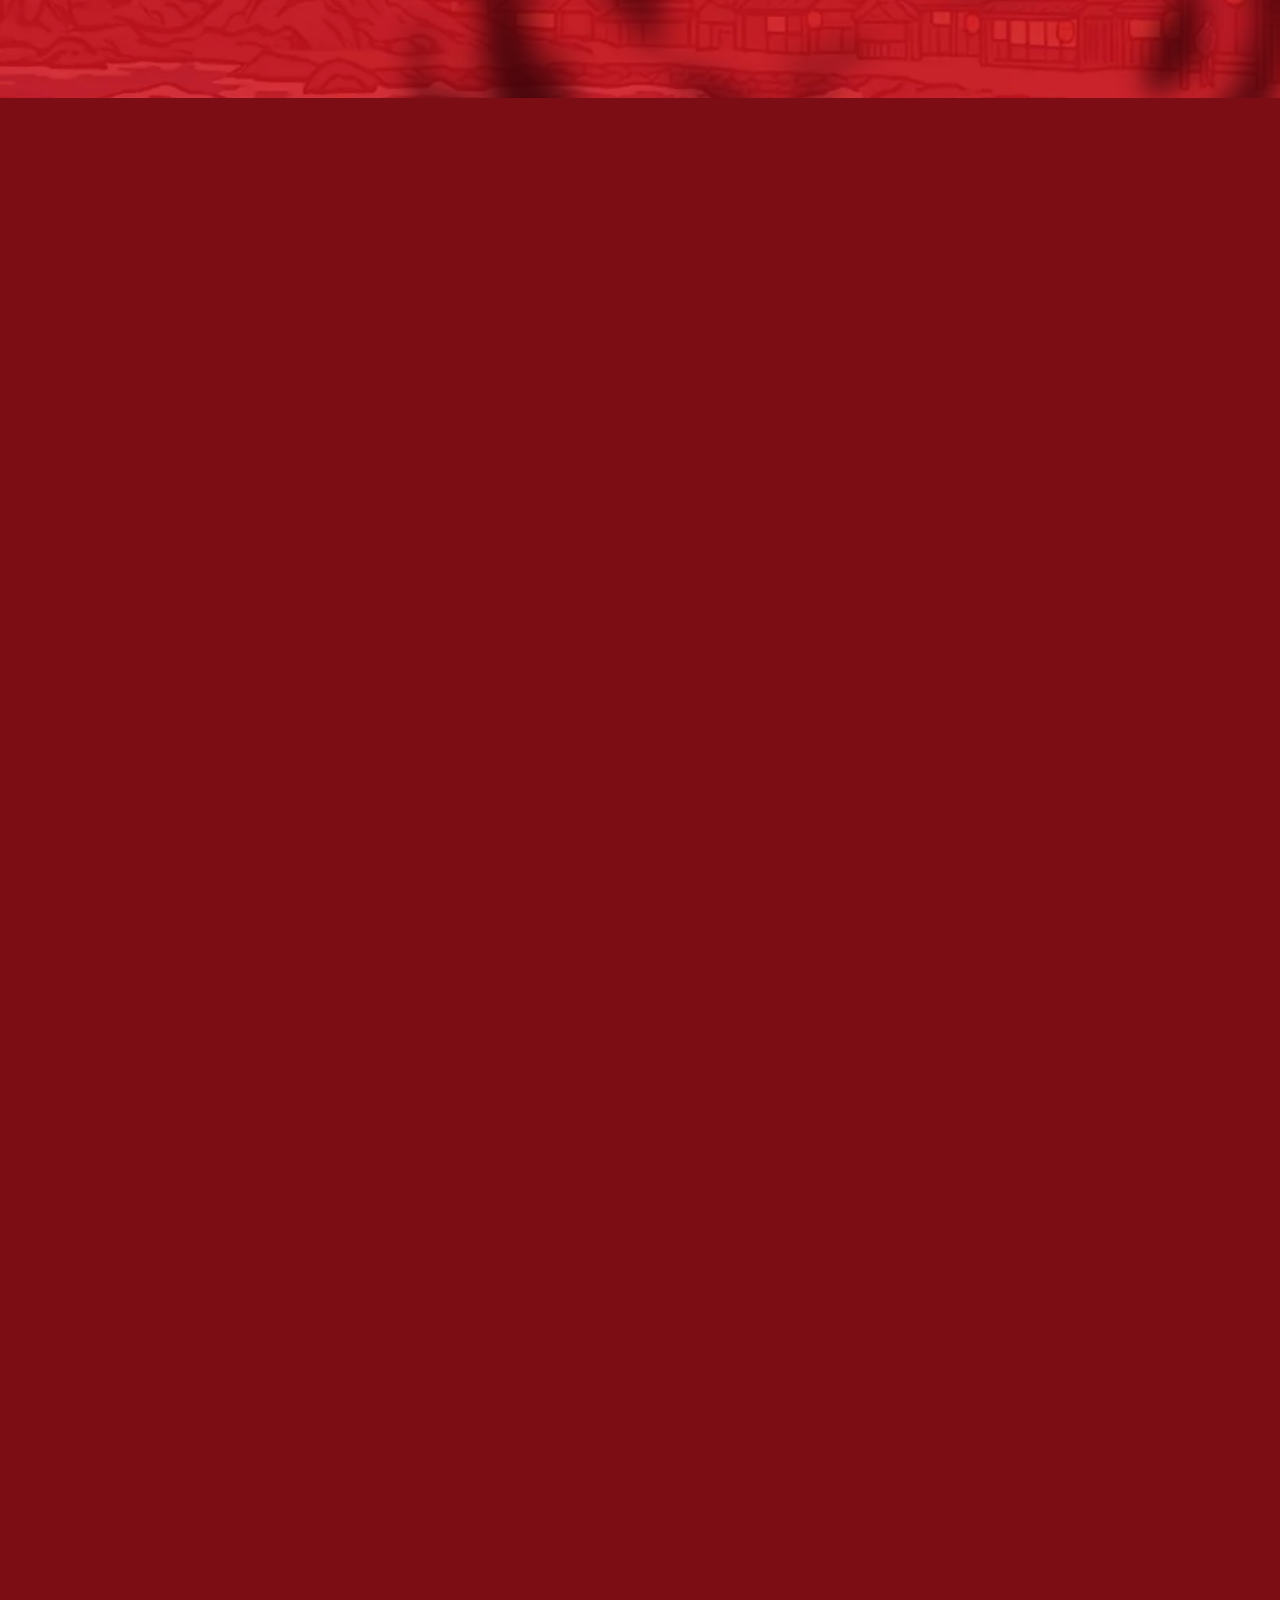
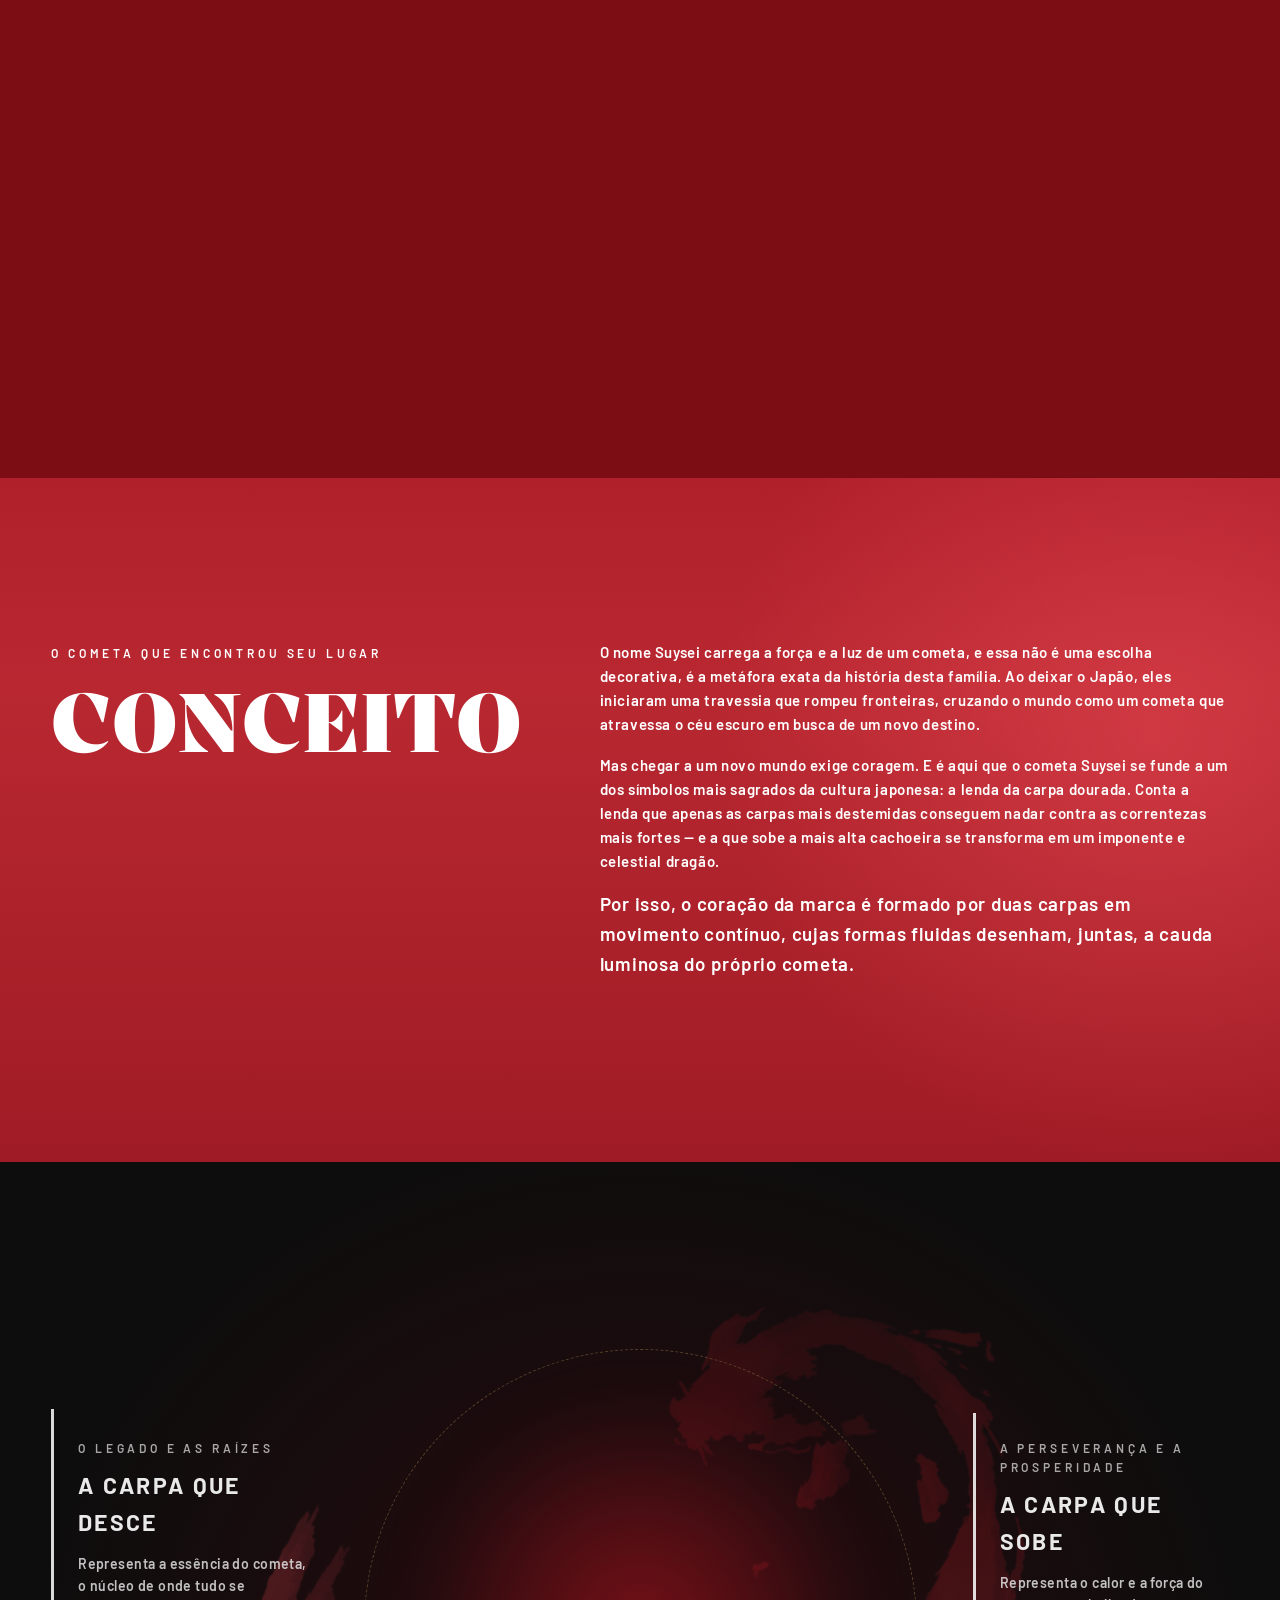
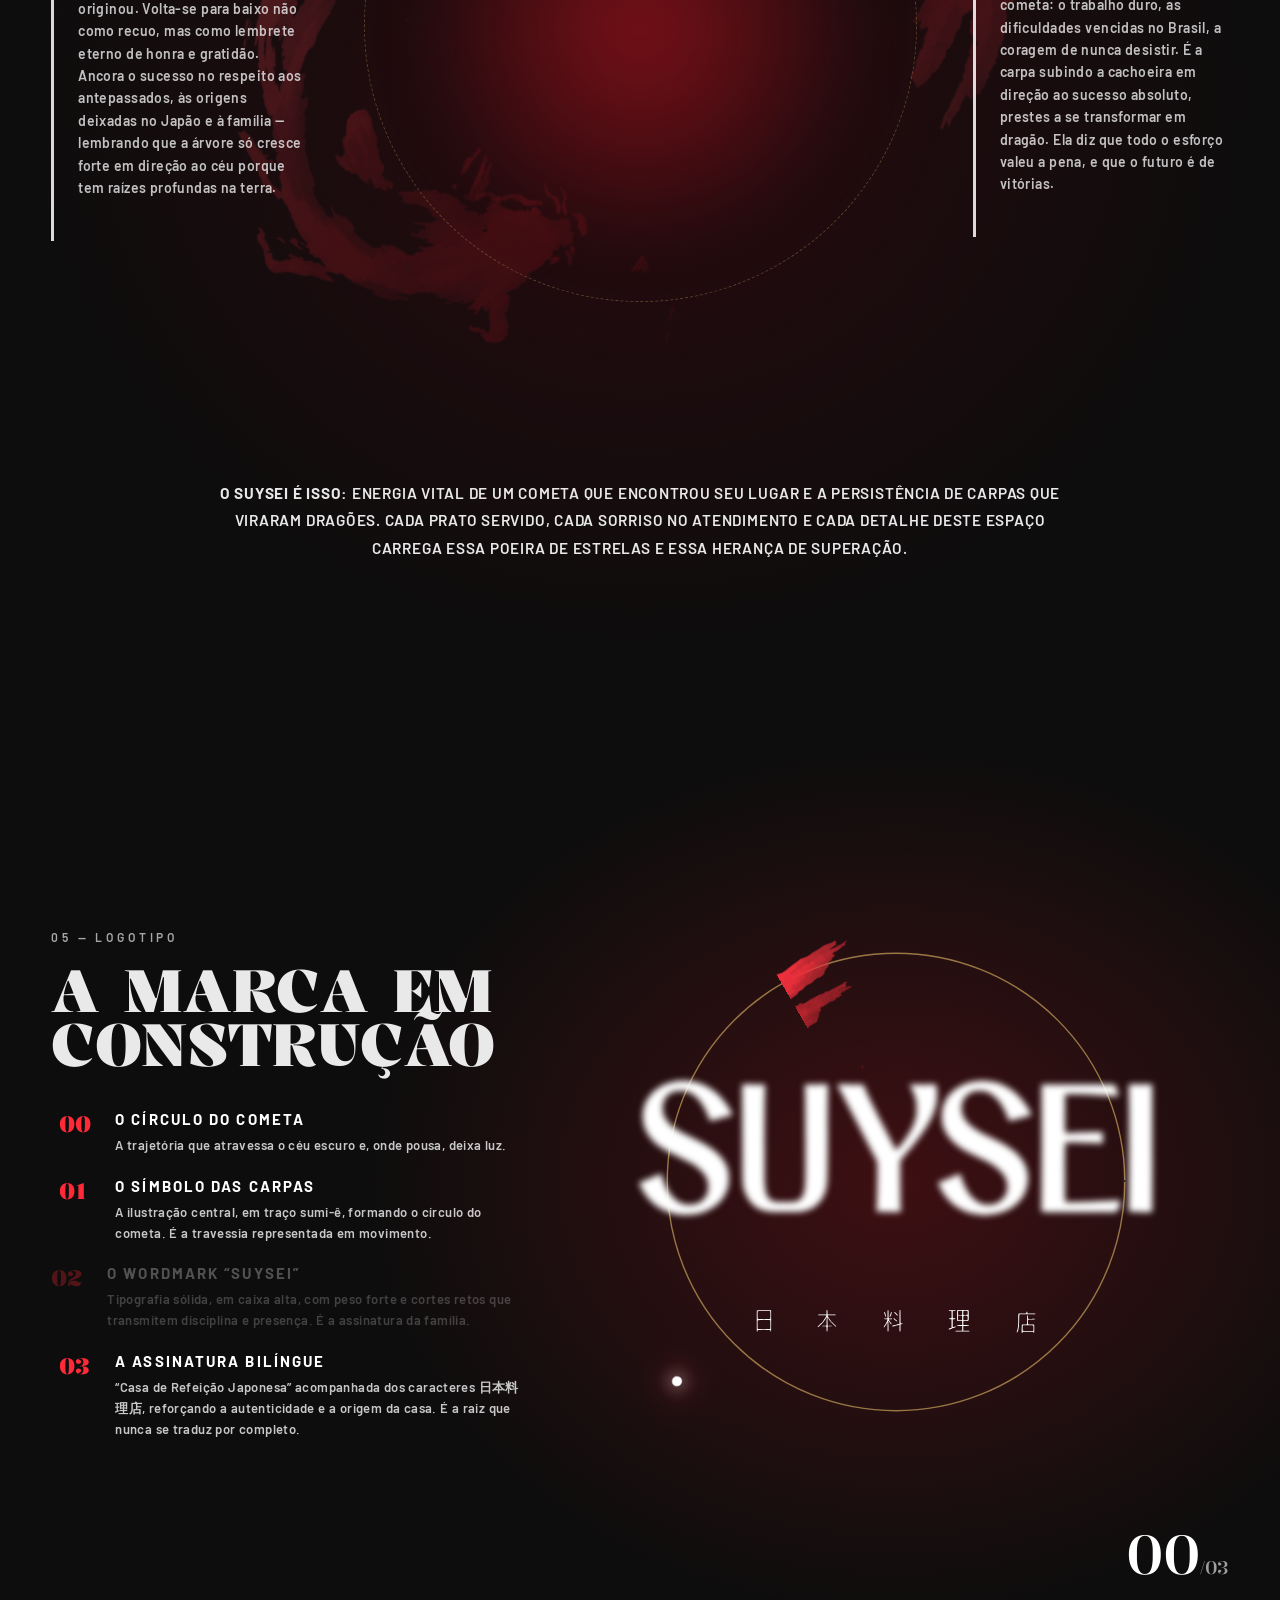
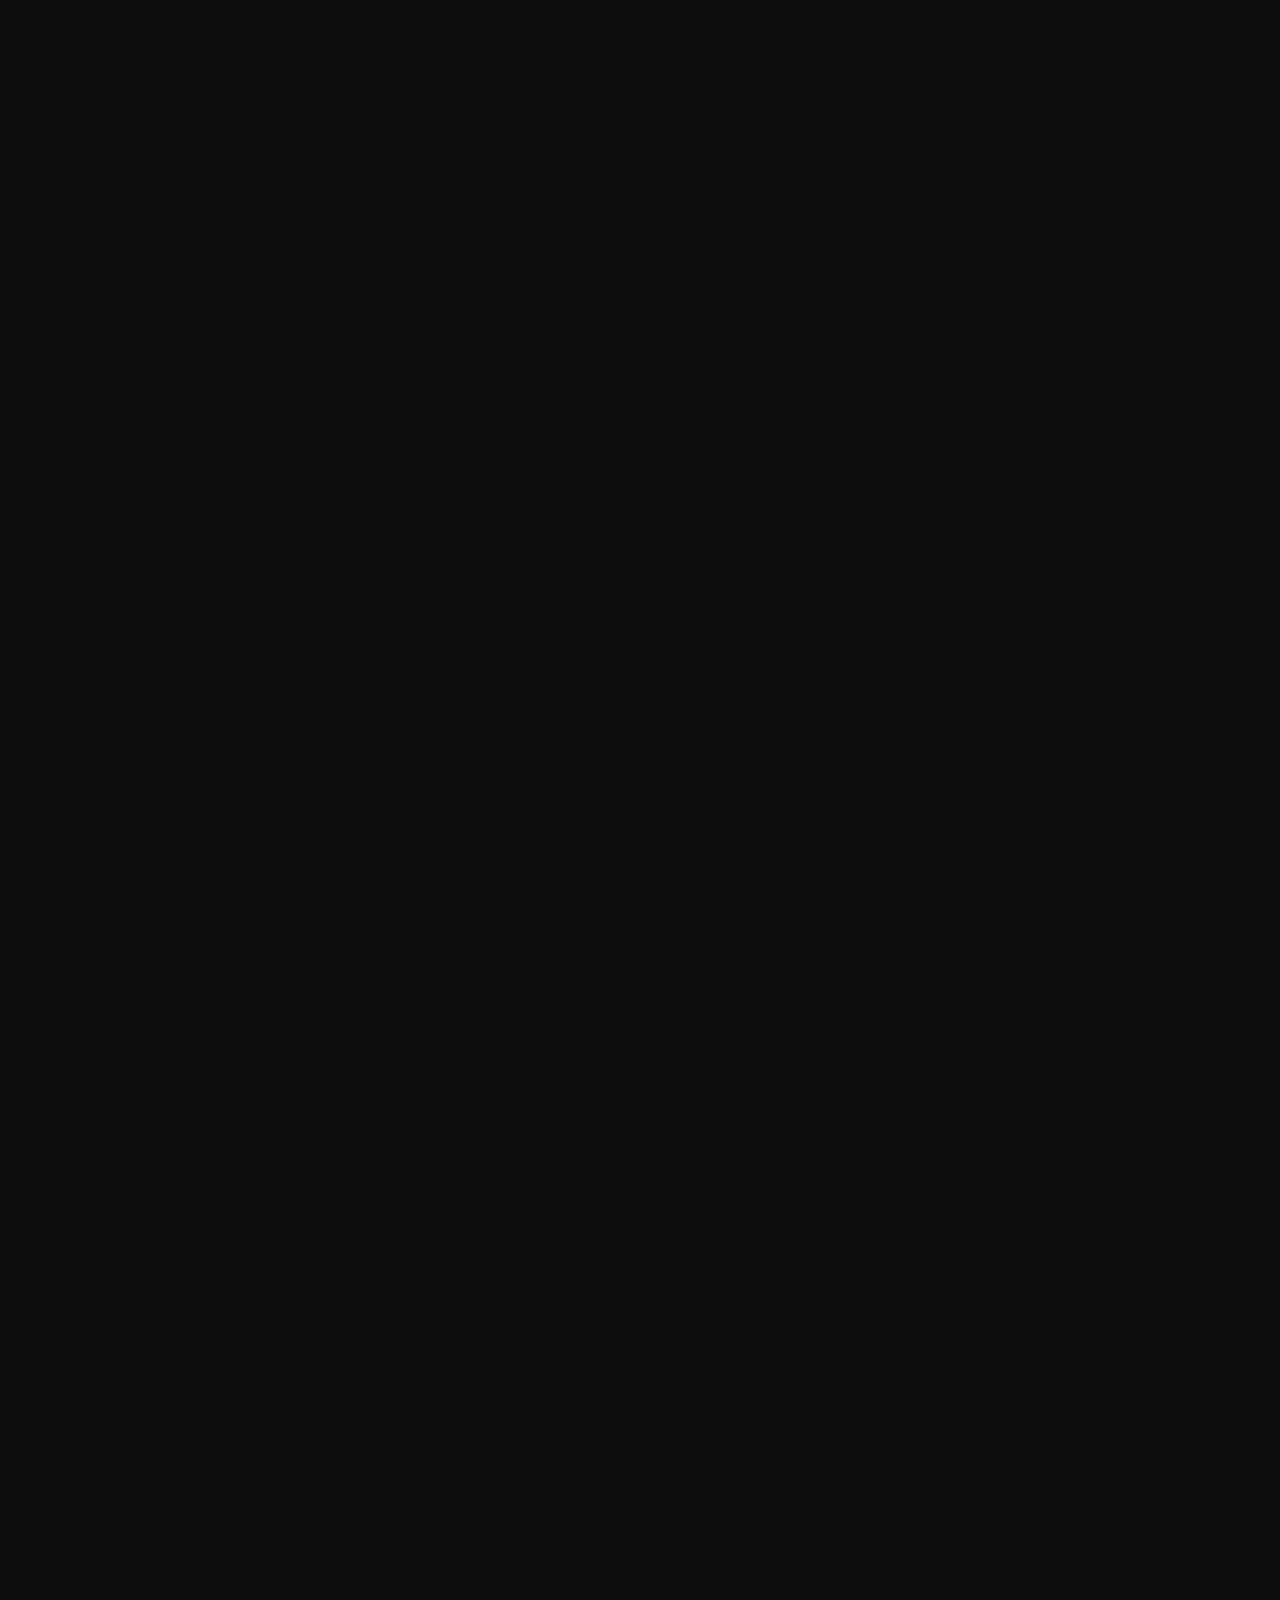
==== commit 8eff450c: "Símbolo da abertura vira pintura sumi-ê, créditos da BRITTO* GROUP e remoção de imagens - O símbolo " ====
--- a/index.html
+++ b/index.html
@@ -56,8 +56,9 @@
     <!-- ============ 1. HERO 3D ============ -->
     <section class="hero" id="hero">
       <div class="hero__sticky">
-        <canvas class="hero__gl" id="hero-gl" data-cursor="Arraste"></canvas>
+        <canvas class="hero__gl" id="hero-gl" aria-hidden="true"></canvas>
         <div class="hero__vignette" aria-hidden="true"></div>
+        <canvas class="hero__paint" id="hero-paint" role="img" aria-label="O símbolo das duas carpas sendo pintado em traço sumi-ê"></canvas>
 
         <div class="hero__top">
           <span class="eyebrow">01 — Apresentação da marca</span>
@@ -70,13 +71,11 @@
           <p class="hero__kanji" data-kanji-spaced></p>
         </div>
 
-        <div class="hero__materials" role="group" aria-label="Material do símbolo 3D">
-          <span class="hero__materials-label">Símbolo em 3D</span>
-          <button class="chip is-active" data-material="laca" data-magnetic><i style="--c:#bc1621"></i>Laca</button>
-          <button class="chip" data-material="ouro" data-magnetic><i style="--c:#c9a45c"></i>Ouro</button>
-          <button class="chip" data-material="nanquim" data-magnetic><i style="--c:#1a1a1a"></i>Nanquim</button>
-          <button class="chip" data-material="cristal" data-magnetic><i style="--c:#f2d7d9"></i>Cristal</button>
-        </div>
+        <a class="credit" href="#britto" data-magnetic>
+          <span class="credit__label">Desenvolvido por</span>
+          <span class="credit__name">BRITTO<i>*</i> GROUP</span>
+          <span class="credit__desc">Identidade visual, guia de marca e apresentação interativa</span>
+        </a>
 
         <div class="hero__bottom">
           <p class="hero__claim">A força que cruza o universo.<br>A perseverança que vence as correntezas.</p>
@@ -432,17 +431,10 @@
       </div>
       <div class="gallery__grid">
         <figure class="gitem gitem--wide" data-lightbox><div class="gitem__img" data-parallax="-8"><img src="assets/img/mockups/caixas-andares.webp" alt="Caixas presente Suysei pretas, de um e dois andares, sobre mármore" loading="lazy"></div><figcaption><b>Gift box</b>Embalagens · 1 e 2 andares</figcaption></figure>
-        <figure class="gitem gitem--tall" data-lightbox><div class="gitem__img" data-parallax="-8"><img src="assets/img/mockups/avental.webp" alt="Avental cinza-grafite com a assinatura tipográfica Suysei e ondas na barra" loading="lazy"></div><figcaption><b>Avental</b>Uniforme · cozinha</figcaption></figure>
+        <figure class="gitem gitem--tall" data-lightbox><div class="gitem__img" data-parallax="-8"><img src="assets/img/mockups/drinks-1.webp" alt="Carta de drinks Suysei, fundo preto com moldura vermelha" loading="lazy"></div><figcaption><b>Carta de drinks</b>Cardápios</figcaption></figure>
         <figure class="gitem" data-lightbox><div class="gitem__img" data-parallax="-8"><img src="assets/img/mockups/uniforme-black.webp" alt="Garçom com camiseta e avental pretos Suysei, com carpa branca estampada" loading="lazy"></div><figcaption><b>Uniforme black</b>Garçons e atendentes</figcaption></figure>
-        <figure class="gitem" data-lightbox><div class="gitem__img" data-parallax="-8"><img src="assets/img/mockups/sushiman.webp" alt="Sushiman com dólmã branco de botões vermelhos e assinatura Suysei" loading="lazy"></div><figcaption><b>Dólmã</b>Sushiman</figcaption></figure>
         <figure class="gitem gitem--wide" data-lightbox><div class="gitem__img" data-parallax="-8"><img src="assets/img/mockups/uniforme-cozinha.webp" alt="Cozinheiro cortando salmão usando avental Suysei" loading="lazy"></div><figcaption><b>Cozinha</b>Uniforme · avental</figcaption></figure>
-        <figure class="gitem gitem--tall" data-lightbox><div class="gitem__img" data-parallax="-8"><img src="assets/img/mockups/drinks-1.webp" alt="Carta de drinks Suysei, fundo preto com moldura vermelha" loading="lazy"></div><figcaption><b>Carta de drinks</b>Cardápios</figcaption></figure>
-        <figure class="gitem gitem--wide" data-lightbox><div class="gitem__img" data-parallax="-8"><img src="assets/img/mockups/menu-buffet.webp" alt="Cardápio do buffet Suysei com porções, acompanhamentos e bebidas" loading="lazy"></div><figcaption><b>Menu buffet</b>Cardápios</figcaption></figure>
-        <figure class="gitem" data-lightbox><div class="gitem__img" data-parallax="-8"><img src="assets/img/mockups/sushiman-2.webp" alt="Sushiman com dólmã branco e assinatura Suysei no peito" loading="lazy"></div><figcaption><b>Dólmã</b>Cozinha quente</figcaption></figure>
         <figure class="gitem" data-lightbox><div class="gitem__img gitem__img--contain" data-parallax="-4"><img src="assets/img/mockups/camiseta.webp" alt="Camiseta preta com assinatura Suysei, frente e costas" loading="lazy"></div><figcaption><b>Camiseta</b>Garçons e atendentes</figcaption></figure>
-        <figure class="gitem gitem--wide" data-lightbox><div class="gitem__img" data-parallax="-8"><img src="assets/img/mockups/tampa.webp" alt="Arte da tampa da caixa: assinatura centralizada sobre preto" loading="lazy"></div><figcaption><b>Tampa</b>Arte da embalagem</figcaption></figure>
-        <figure class="gitem" data-lightbox><div class="gitem__img" data-parallax="-6"><img src="assets/img/mockups/ilustracoes-carpas.webp" alt="Ilustrações das carpas em quatro combinações de cor" loading="lazy"></div><figcaption><b>Ilustrações</b>Carpas em degradê</figcaption></figure>
-        <figure class="gitem gitem--wide" data-lightbox><div class="gitem__img gitem__img--contain" data-parallax="-4"><img src="assets/img/mockups/caixa-2.webp" alt="Planificação da caixa Suysei" loading="lazy"></div><figcaption><b>Planificação</b>Caixa</figcaption></figure>
       </div>
     </section>
 
@@ -451,9 +443,21 @@
       <div class="outro__glow" aria-hidden="true"></div>
       <div class="outro__seal" data-tilt><div class="logo logo--selo is-active neg"><div class="logo__seal"><i class="koi-mask"></i></div><div class="logo__word" data-wordmark></div><div class="logo__line"><span data-casa></span><em>•</em><span data-kanji></span></div></div></div>
       <h2 class="outro__line"><span>Isso é tradição.</span><span>Isso é <b>Suysei.</b></span></h2>
+    </section>
+
+    <!-- ============ 15. CRÉDITOS ============ -->
+    <section class="britto" id="britto">
+      <div class="britto__glow" aria-hidden="true"></div>
+      <p class="britto__eyebrow">Projeto desenvolvido por</p>
+      <h2 class="britto__name" aria-label="BRITTO* GROUP"><span>BRITTO</span><i class="britto__star" aria-hidden="true">*</i><span>GROUP</span></h2>
+      <ul class="britto__list">
+        <li>Identidade visual</li>
+        <li>Guia de marca</li>
+        <li>Apresentação interativa</li>
+      </ul>
       <footer class="footer">
+        <span>© 2026 BRITTO* GROUP</span>
         <span>Suysei — Casa de Refeição Japonesa · 日本料理店</span>
-        <span>Guia de Marca 2026</span>
         <a href="#hero" data-magnetic>Voltar ao topo ↑</a>
       </footer>
     </section>
--- a/assets/css/style.css
+++ b/assets/css/style.css
@@ -18,7 +18,7 @@
   --ff-display: "Kalnia", "Times New Roman", serif;
   --ff-body: "Barlow", "Helvetica Neue", Arial, sans-serif;
 
-  --gutter: clamp(16px, 4vw, 72px);
+  --gutter: max(clamp(16px, 4vw, 72px), env(safe-area-inset-left, 0px), env(safe-area-inset-right, 0px));
   --ease: cubic-bezier(.22, 1, .36, 1);
   --mx: 50%;
   --my: 50%;
@@ -142,7 +142,7 @@
 .nav {
   position: fixed; top: 0; left: 0; right: 0; z-index: 60;
   display: flex; align-items: center; justify-content: space-between; gap: 24px;
-  padding: 18px var(--gutter);
+  padding: calc(18px + env(safe-area-inset-top, 0px)) var(--gutter) 18px;
   mix-blend-mode: difference;
   transition: transform .6s var(--ease);
 }
@@ -182,20 +182,24 @@
 .hero__word { width: 100%; margin: 0; color: #fff; filter: drop-shadow(0 10px 40px rgba(0, 0, 0, .45)); }
 .hero__word svg, .hero__casa svg { width: 100%; height: auto; display: block; overflow: visible; }
 .hero__kanji { width: min(60vw, 560px); margin: 0; color: #fff; opacity: .9; }
-.hero__materials {
-  position: absolute; left: var(--gutter); bottom: 40px; display: flex; flex-wrap: wrap; align-items: center; gap: 8px; z-index: 2;
-}
-.hero__materials-label { width: 100%; font-size: 11px; letter-spacing: .28em; text-transform: uppercase; color: var(--grey); margin-bottom: 4px; }
-.chip {
-  display: inline-flex; align-items: center; gap: 8px; padding: 8px 14px 8px 10px;
-  border: 1px solid rgba(255, 255, 255, .18); border-radius: 99px;
-  font-size: 12px; font-weight: 600; letter-spacing: .14em; text-transform: uppercase;
-  background: rgba(20, 20, 20, .45); backdrop-filter: blur(10px);
-  transition: border-color .3s, background-color .3s, color .3s;
-}
-.chip i { width: 14px; height: 14px; border-radius: 50%; background: var(--c); box-shadow: inset 0 0 0 1px rgba(255, 255, 255, .25), 0 0 10px var(--c); }
-.chip:hover { border-color: rgba(255, 255, 255, .5); }
-.chip.is-active { background: rgba(188, 22, 33, .9); border-color: transparent; color: #fff; }
+.hero__paint {
+  position: absolute; left: 50%; top: 50%; translate: -50% -50%;
+  width: min(84vh, 88vw); aspect-ratio: 1; max-width: 100%; pointer-events: none;
+  filter: drop-shadow(0 30px 60px rgba(0, 0, 0, .45));
+}
+.credit {
+  position: absolute; left: var(--gutter); bottom: calc(36px + env(safe-area-inset-bottom, 0px)); z-index: 2;
+  display: grid; gap: 4px; max-width: 300px; padding: 16px 20px 16px 18px;
+  border-radius: 6px; background: rgba(16, 12, 13, .55); backdrop-filter: blur(14px); -webkit-backdrop-filter: blur(14px);
+  box-shadow: inset 0 0 0 1px rgba(255, 255, 255, .1), 0 20px 50px rgba(0, 0, 0, .35);
+  border-left: 3px solid var(--red-glow);
+  transition: background-color .5s, box-shadow .5s;
+}
+.credit:hover { background: rgba(188, 22, 33, .35); box-shadow: inset 0 0 0 1px rgba(255, 255, 255, .2), 0 24px 60px rgba(188, 22, 33, .35); }
+.credit__label { font-size: 10px; font-weight: 600; letter-spacing: .3em; text-transform: uppercase; color: var(--grey); }
+.credit__name { font-weight: 700; font-size: 20px; letter-spacing: .16em; color: #fff; line-height: 1.2; }
+.credit__name i { font-style: normal; color: var(--red-glow); margin-left: 1px; }
+.credit__desc { font-size: 12px; font-weight: 500; letter-spacing: .04em; color: rgba(233, 233, 233, .72); line-height: 1.45; }
 .hero__bottom { position: absolute; right: var(--gutter); bottom: 40px; text-align: right; pointer-events: none; }
 .hero__claim { font-size: 12px; font-weight: 600; letter-spacing: .24em; text-transform: uppercase; line-height: 1.9; color: rgba(233, 233, 233, .82); margin: 0 0 18px; }
 .scroll-hint { display: inline-flex; align-items: center; gap: 12px; font-size: 11px; letter-spacing: .28em; text-transform: uppercase; color: var(--grey); }
@@ -204,7 +208,9 @@
 @keyframes drip { to { top: 110%; } }
 @media (max-width: 760px) {
   .hero__bottom { left: var(--gutter); right: auto; bottom: 150px; text-align: left; }
-  .hero__materials { bottom: 28px; right: var(--gutter); }
+  .credit { bottom: calc(24px + env(safe-area-inset-bottom, 0px)); right: var(--gutter); max-width: none; }
+  .hero__bottom { bottom: 170px; }
+  .hero__paint { width: min(92vw, 62vh); }
   .hero__top { top: 74px; }
 }
 
@@ -665,7 +671,7 @@
 /* =========================================================
    OUTRO
    ========================================================= */
-.outro { position: relative; min-height: 100vh; padding: 18vh var(--gutter) 40px; display: grid; justify-items: center; align-content: center; gap: 6vh; background: var(--red); overflow: hidden; color: #fff; }
+.outro { position: relative; min-height: 100vh; padding: 18vh var(--gutter); display: grid; justify-items: center; align-content: center; gap: 6vh; background: var(--red); overflow: hidden; color: #fff; }
 .outro__glow { position: absolute; inset: 0; background: radial-gradient(50% 50% at var(--mx) var(--my), rgba(255, 110, 120, .55), transparent 70%), radial-gradient(80% 60% at 50% 120%, rgba(60, 0, 6, .7), transparent 70%); pointer-events: none; }
 .outro__seal { position: relative; width: clamp(160px, 22vw, 280px); aspect-ratio: .78; transform-style: preserve-3d; }
 .outro__seal .logo { position: absolute; inset: 0; }
@@ -677,6 +683,25 @@
 .footer { position: relative; width: 100%; display: flex; flex-wrap: wrap; justify-content: space-between; gap: 14px; margin-top: 6vh; padding-top: 22px; border-top: 1px solid rgba(255, 255, 255, .3); font-size: 11px; font-weight: 600; letter-spacing: .22em; text-transform: uppercase; }
 
 /* =========================================================
+   CRÉDITOS — BRITTO* GROUP
+   ========================================================= */
+.britto {
+  position: relative; overflow: hidden; display: grid; justify-items: center; align-content: center; gap: 4vh;
+  min-height: 92vh; padding: 16vh var(--gutter) calc(32px + env(safe-area-inset-bottom, 0px));
+  background: var(--black); color: #fff; text-align: center;
+}
+.britto__glow { position: absolute; inset: 0; pointer-events: none; background: radial-gradient(45% 55% at 50% 45%, rgba(188, 22, 33, .32), transparent 70%); }
+.britto__eyebrow { position: relative; margin: 0; font-size: 12px; font-weight: 600; letter-spacing: .34em; text-transform: uppercase; color: var(--grey); }
+.britto__name {
+  position: relative; margin: 0; display: flex; flex-wrap: wrap; justify-content: center; align-items: flex-start; column-gap: .22em;
+  font-family: var(--ff-body); font-weight: 700; font-size: clamp(48px, 11vw, 190px); line-height: .9; letter-spacing: .04em;
+}
+.britto__star { font-style: normal; color: var(--red-glow); font-size: .62em; line-height: 1; margin: -.02em -.12em 0 -.18em; display: inline-block; text-shadow: 0 0 40px rgba(255, 42, 55, .55); }
+.britto__list { position: relative; list-style: none; margin: 0; padding: 0; display: flex; flex-wrap: wrap; justify-content: center; gap: 10px; }
+.britto__list li { padding: 8px 16px; border-radius: 99px; box-shadow: inset 0 0 0 1px rgba(255, 255, 255, .16); font-size: 12px; font-weight: 600; letter-spacing: .18em; text-transform: uppercase; color: rgba(233, 233, 233, .82); }
+.britto .footer { margin-top: 10vh; border-top-color: rgba(255, 255, 255, .14); color: rgba(233, 233, 233, .7); }
+
+/* =========================================================
    LIGHTBOX
    ========================================================= */
 .lightbox { position: fixed; inset: 0; z-index: 95; display: grid; place-items: center; padding: 6vh 6vw; background: rgba(5, 5, 5, .92); backdrop-filter: blur(12px); opacity: 0; visibility: hidden; transition: opacity .5s, visibility 0s .5s; }
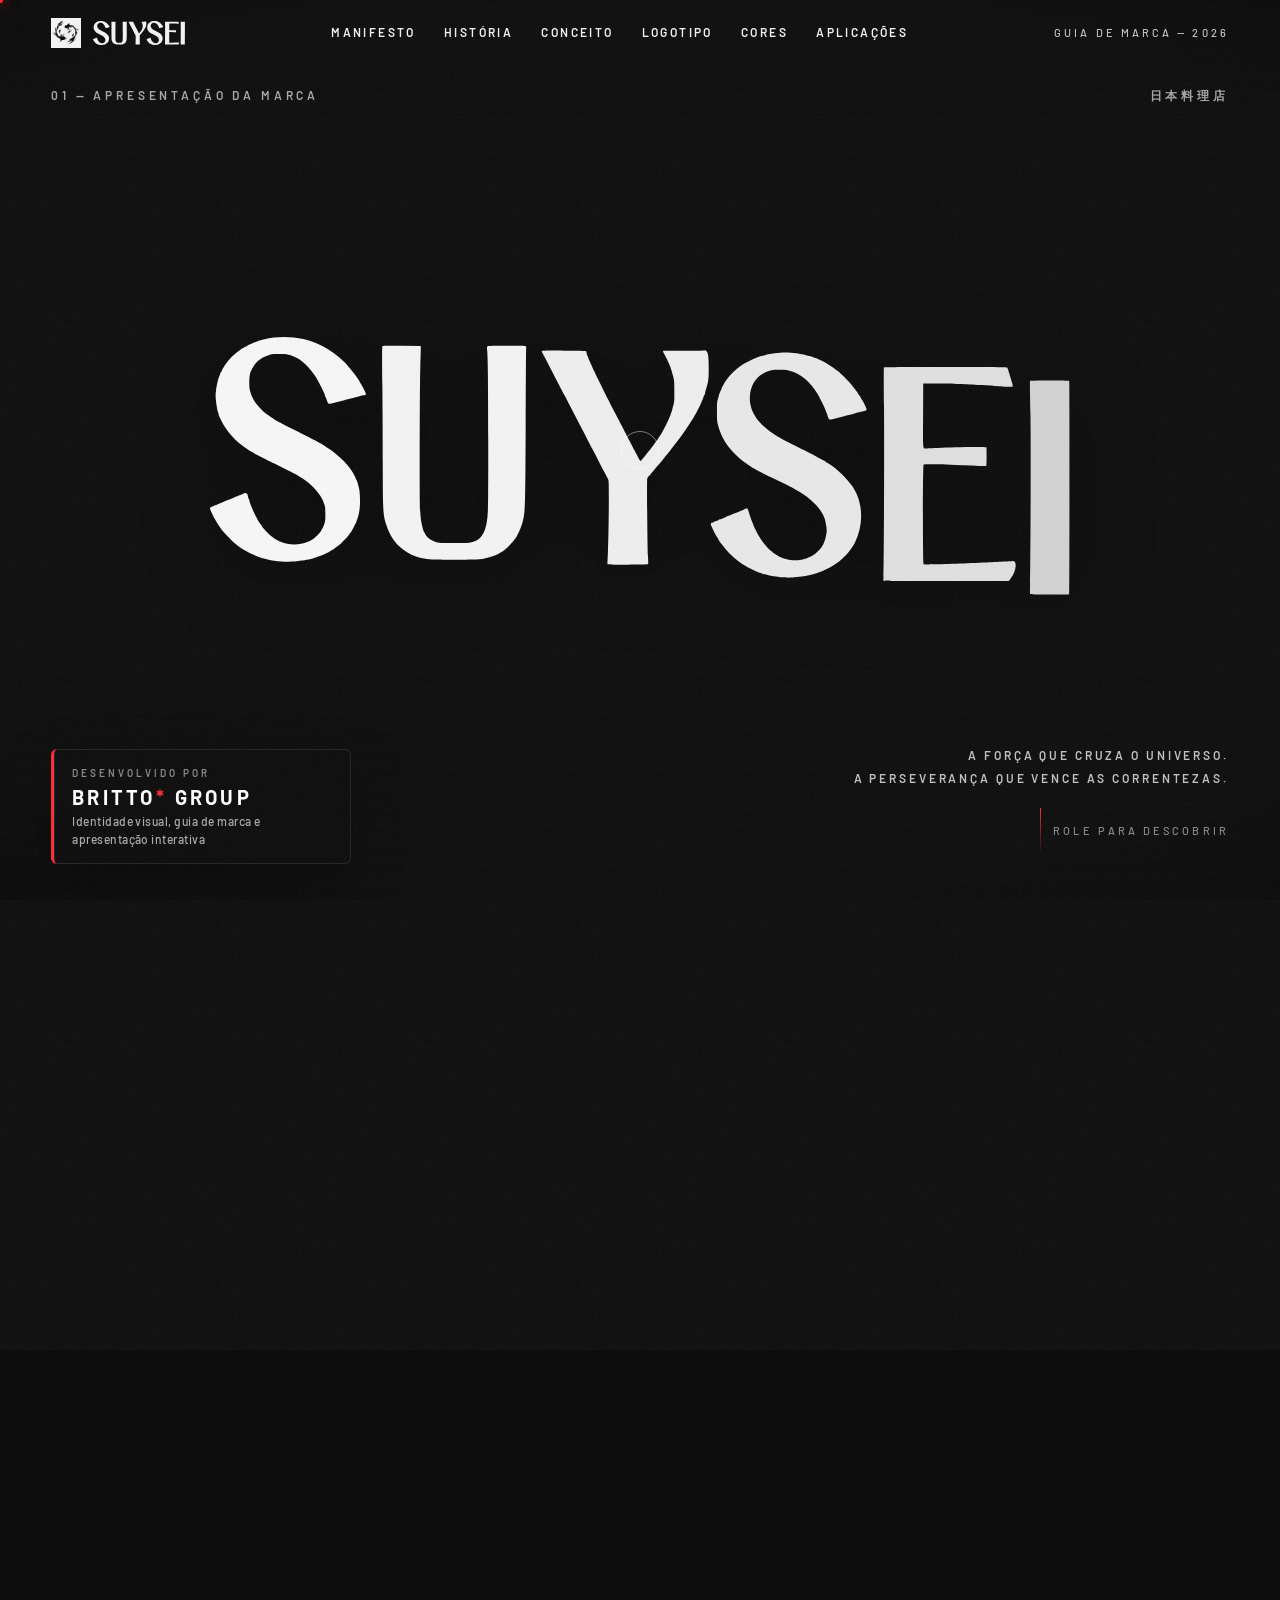
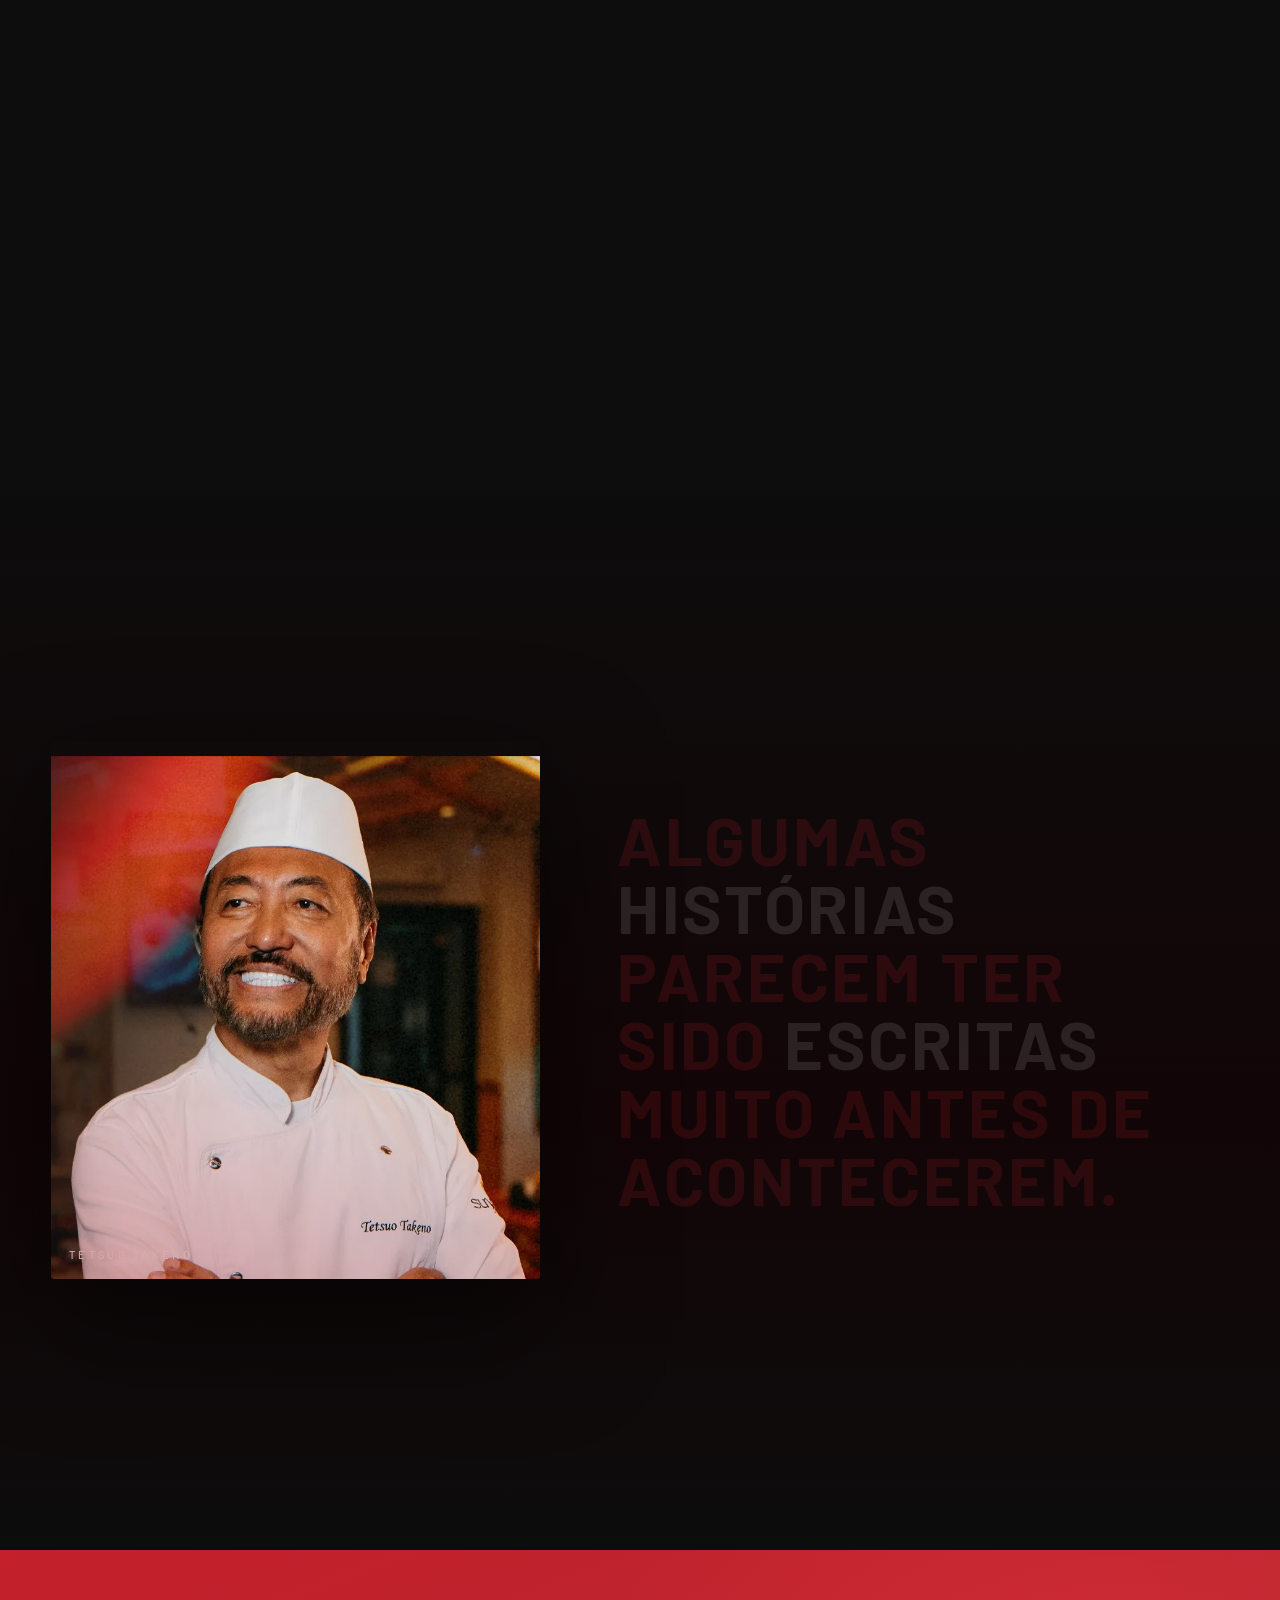
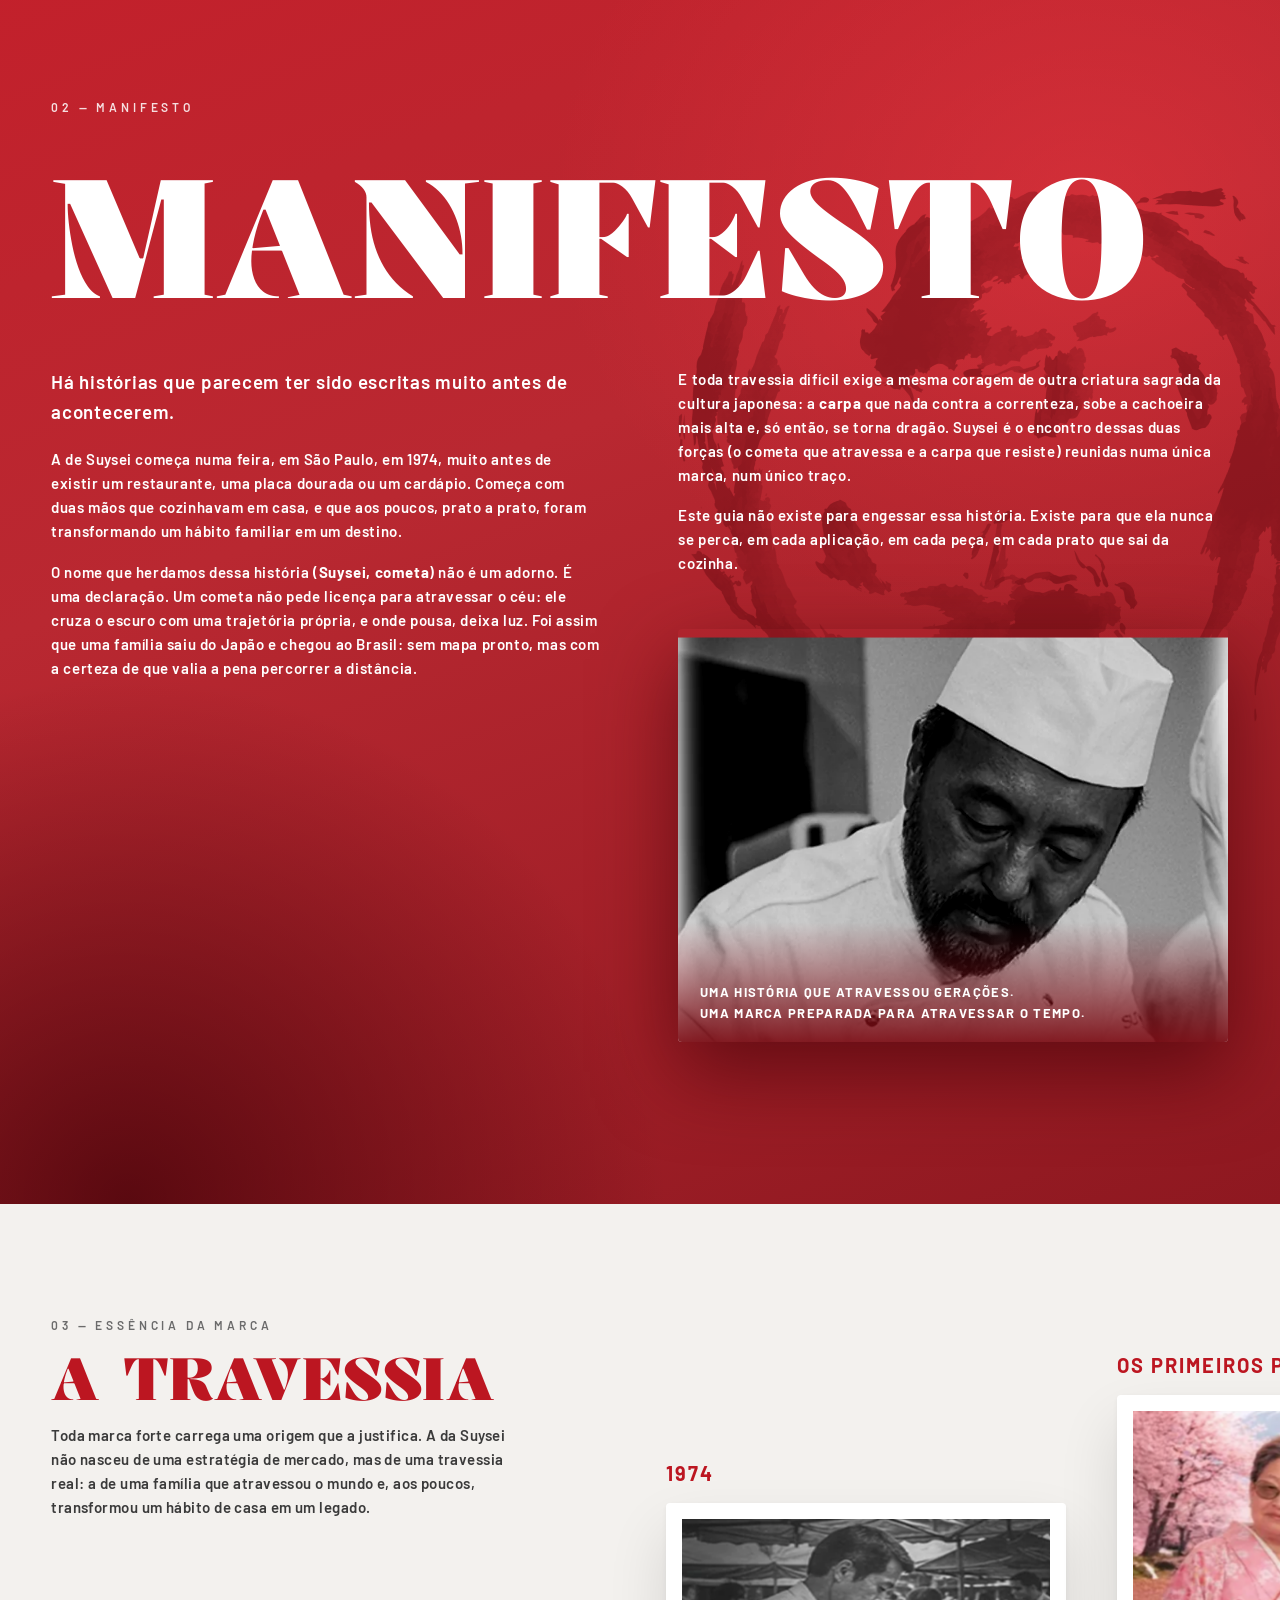
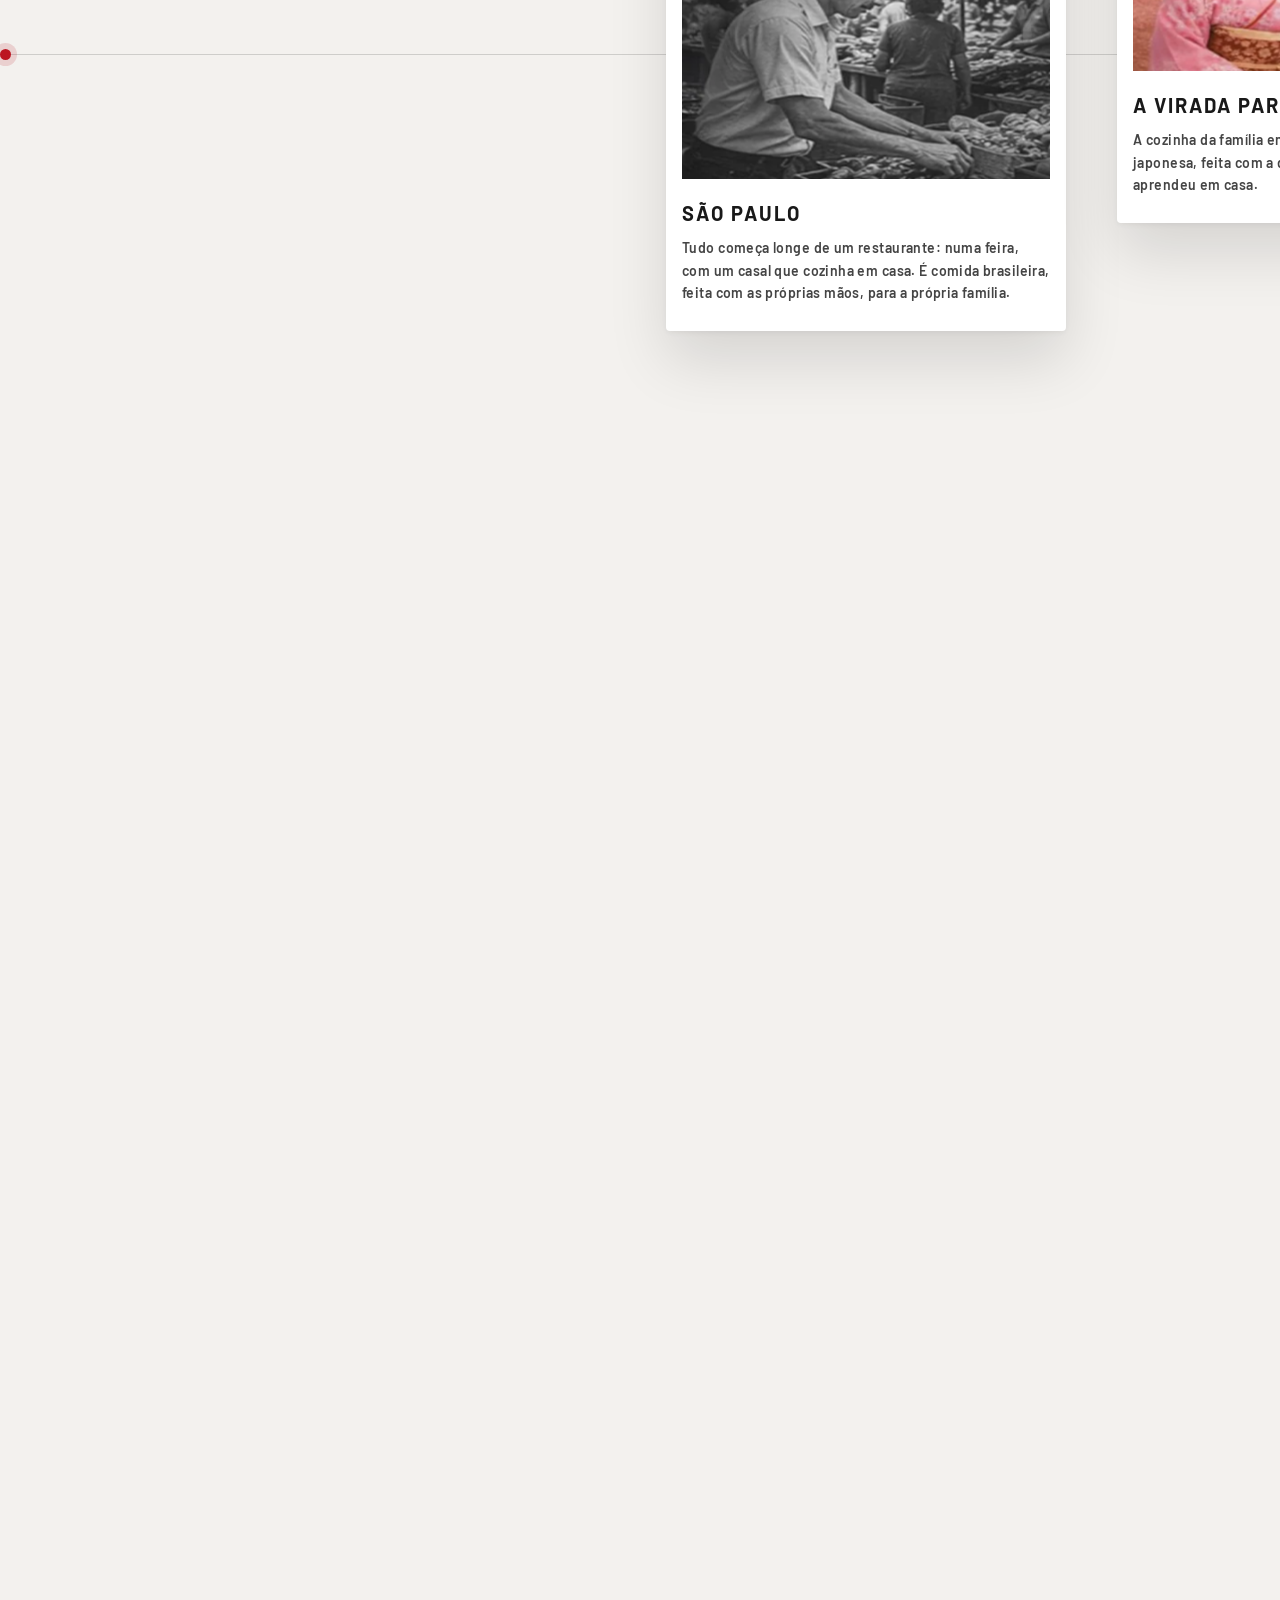
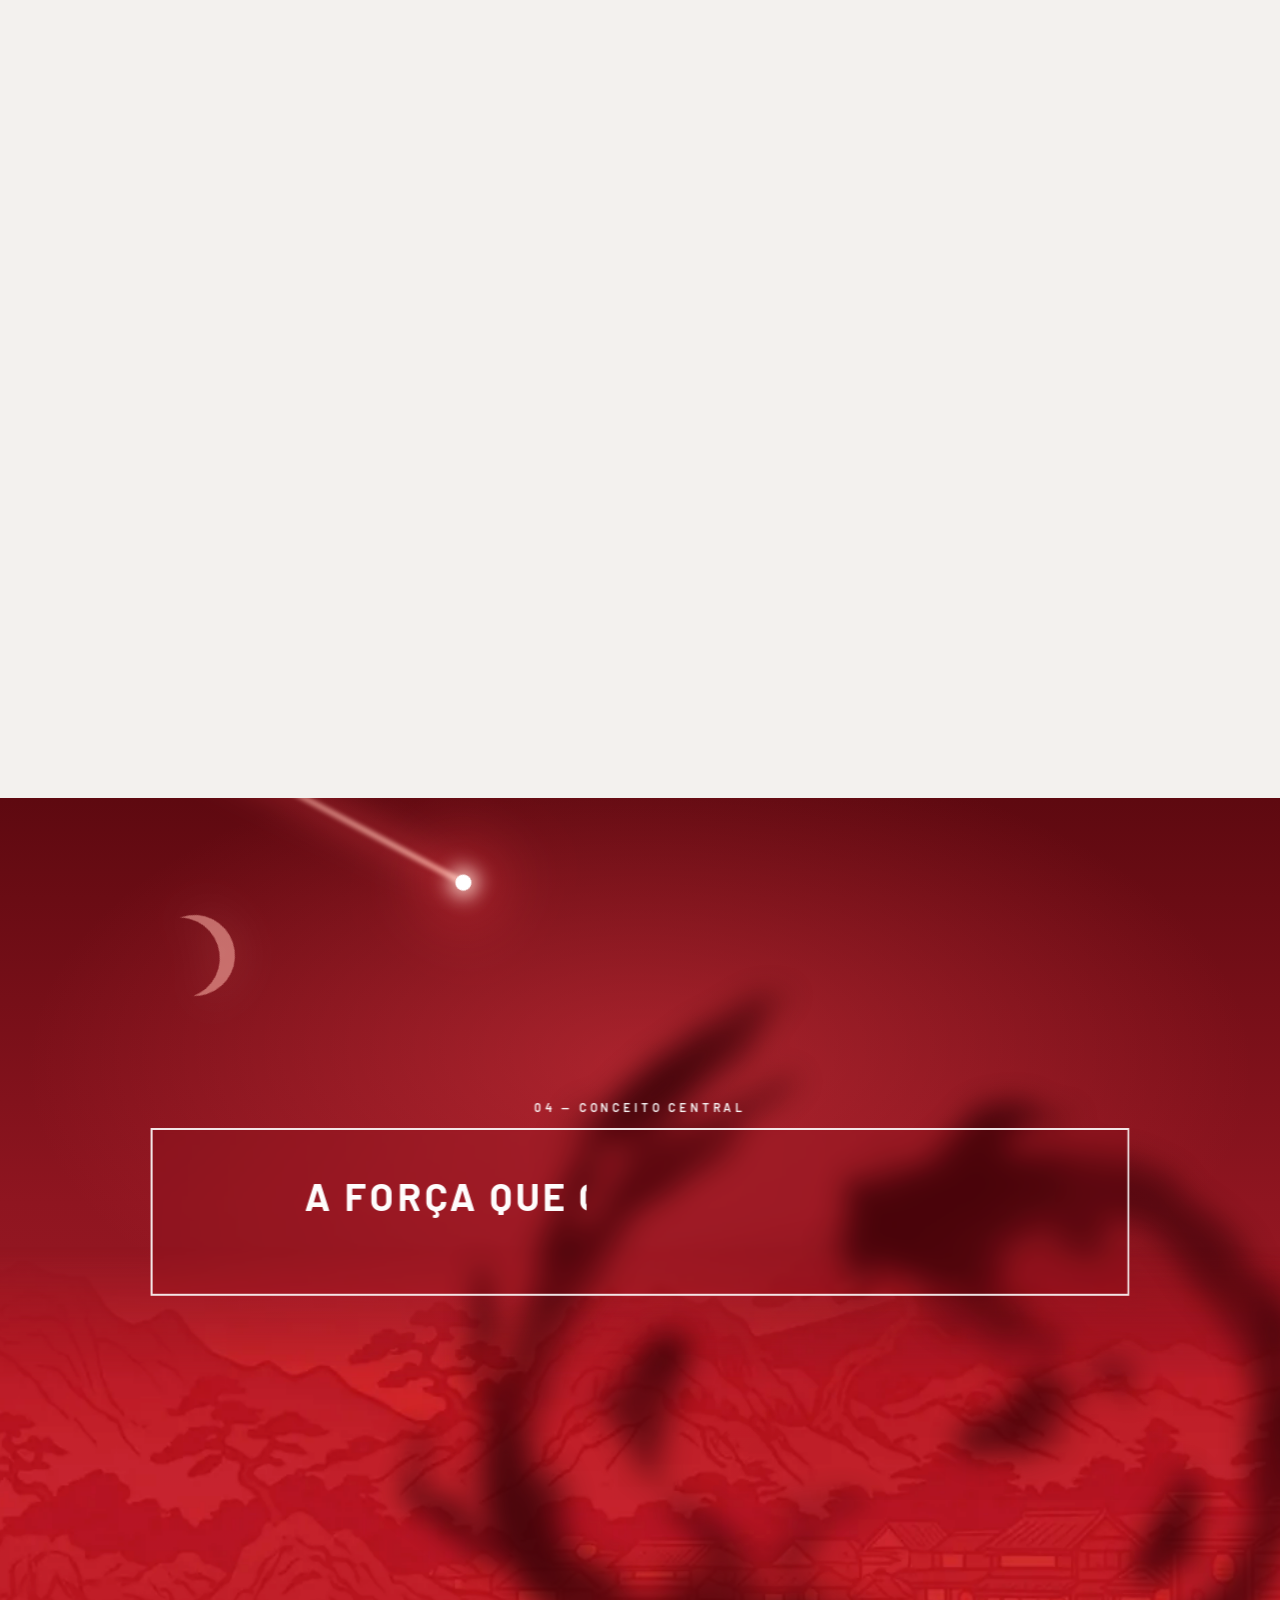
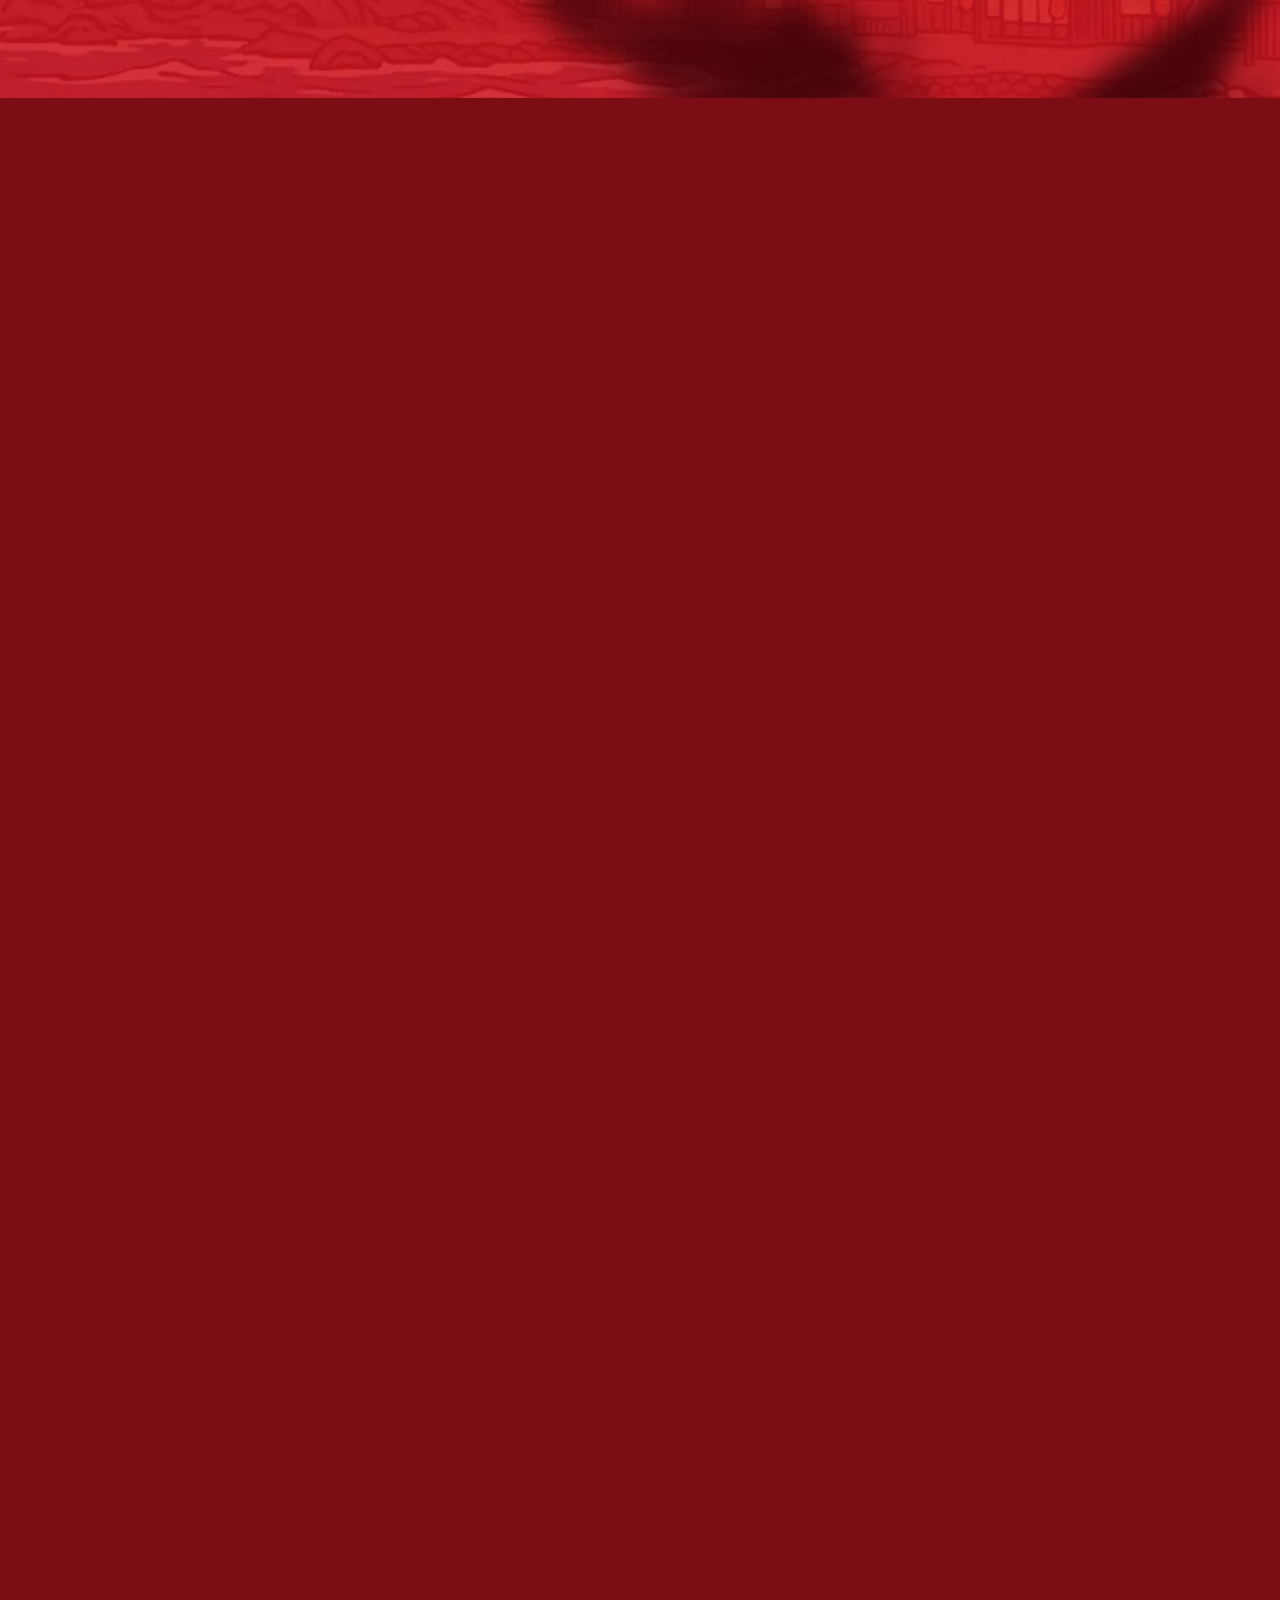
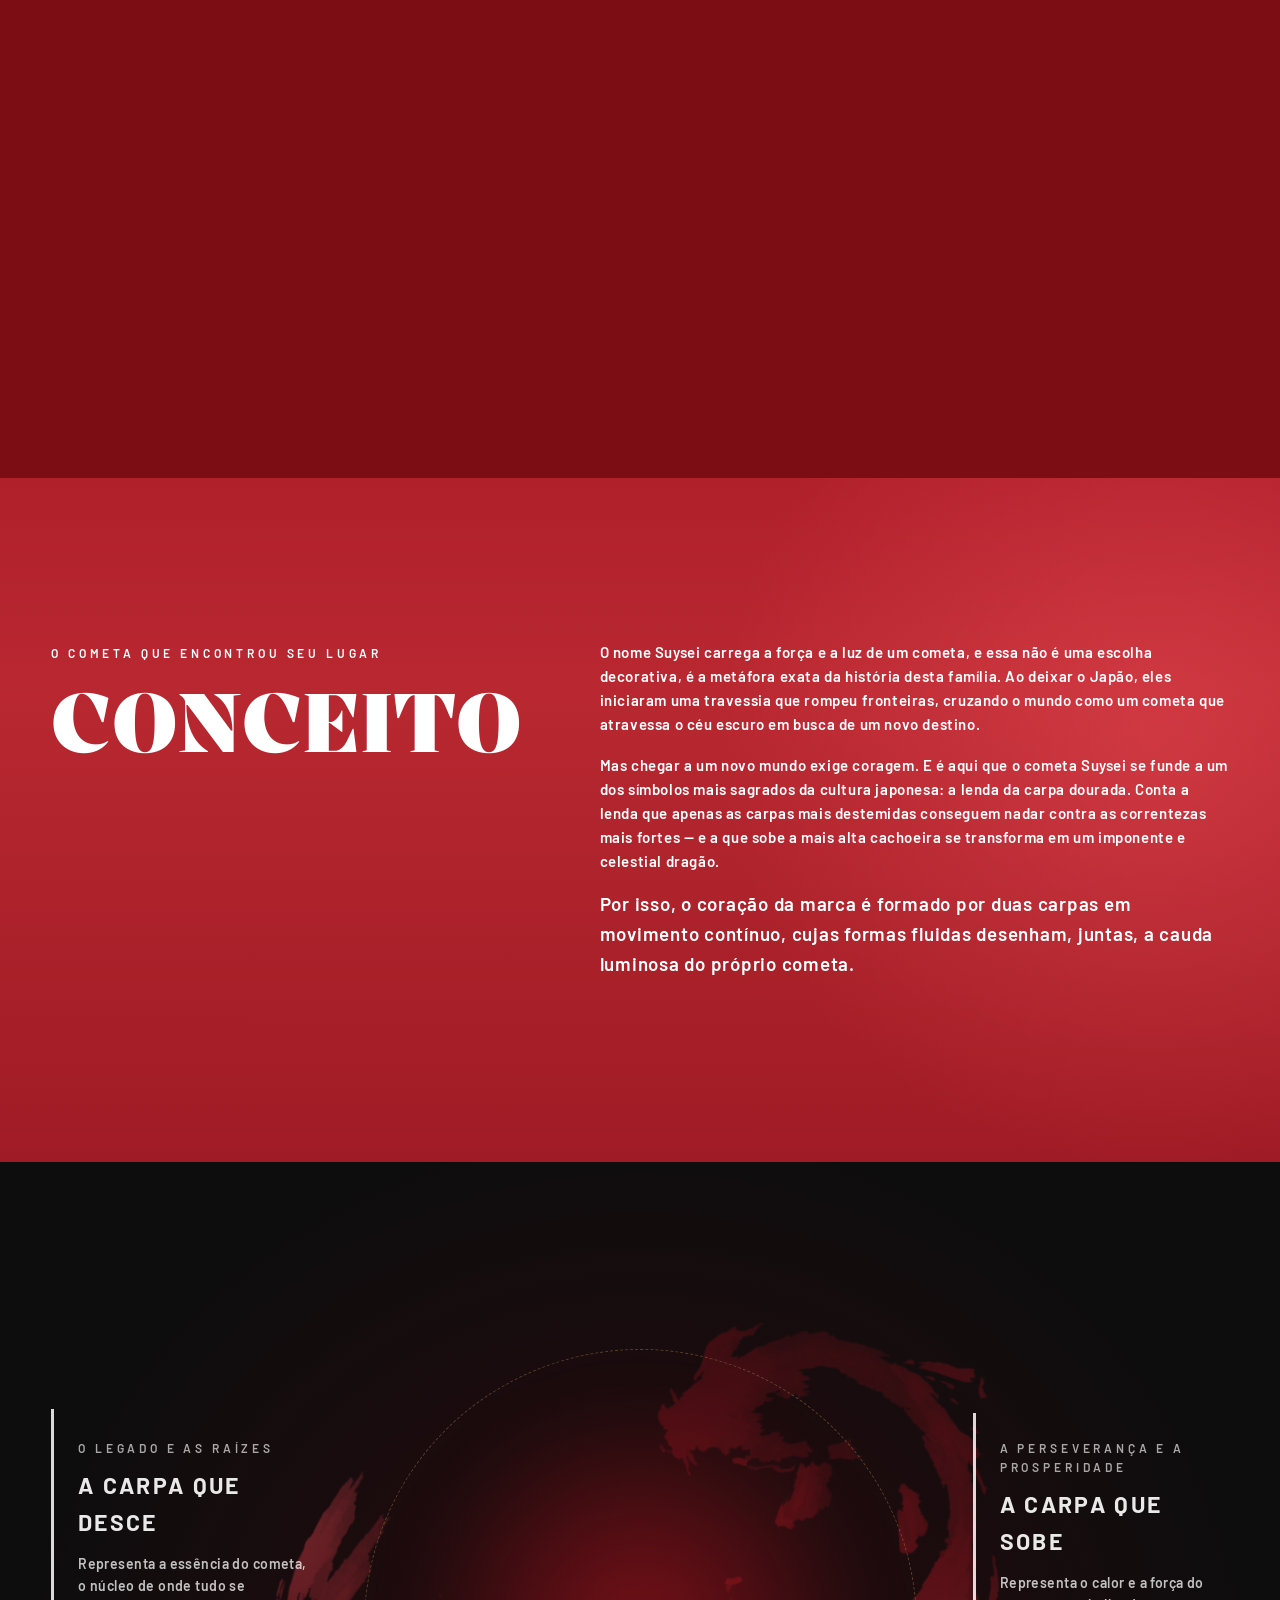
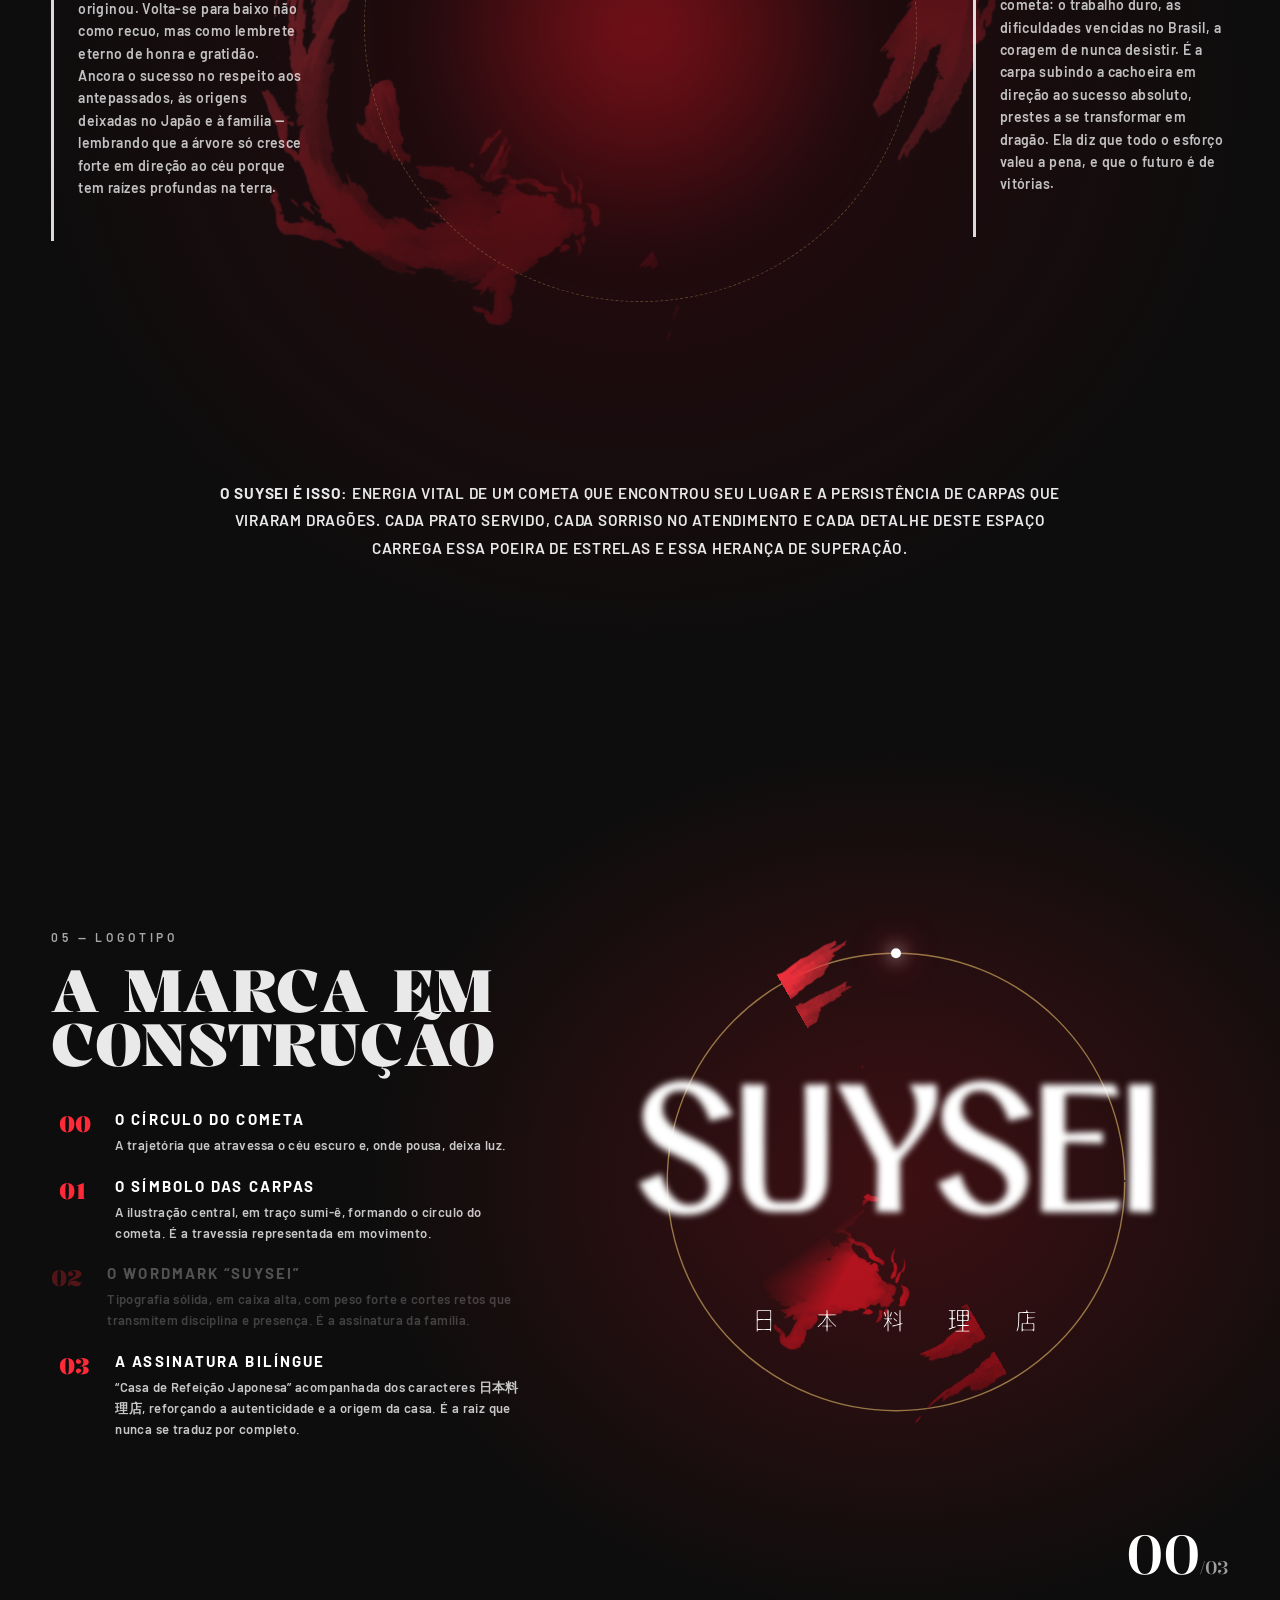
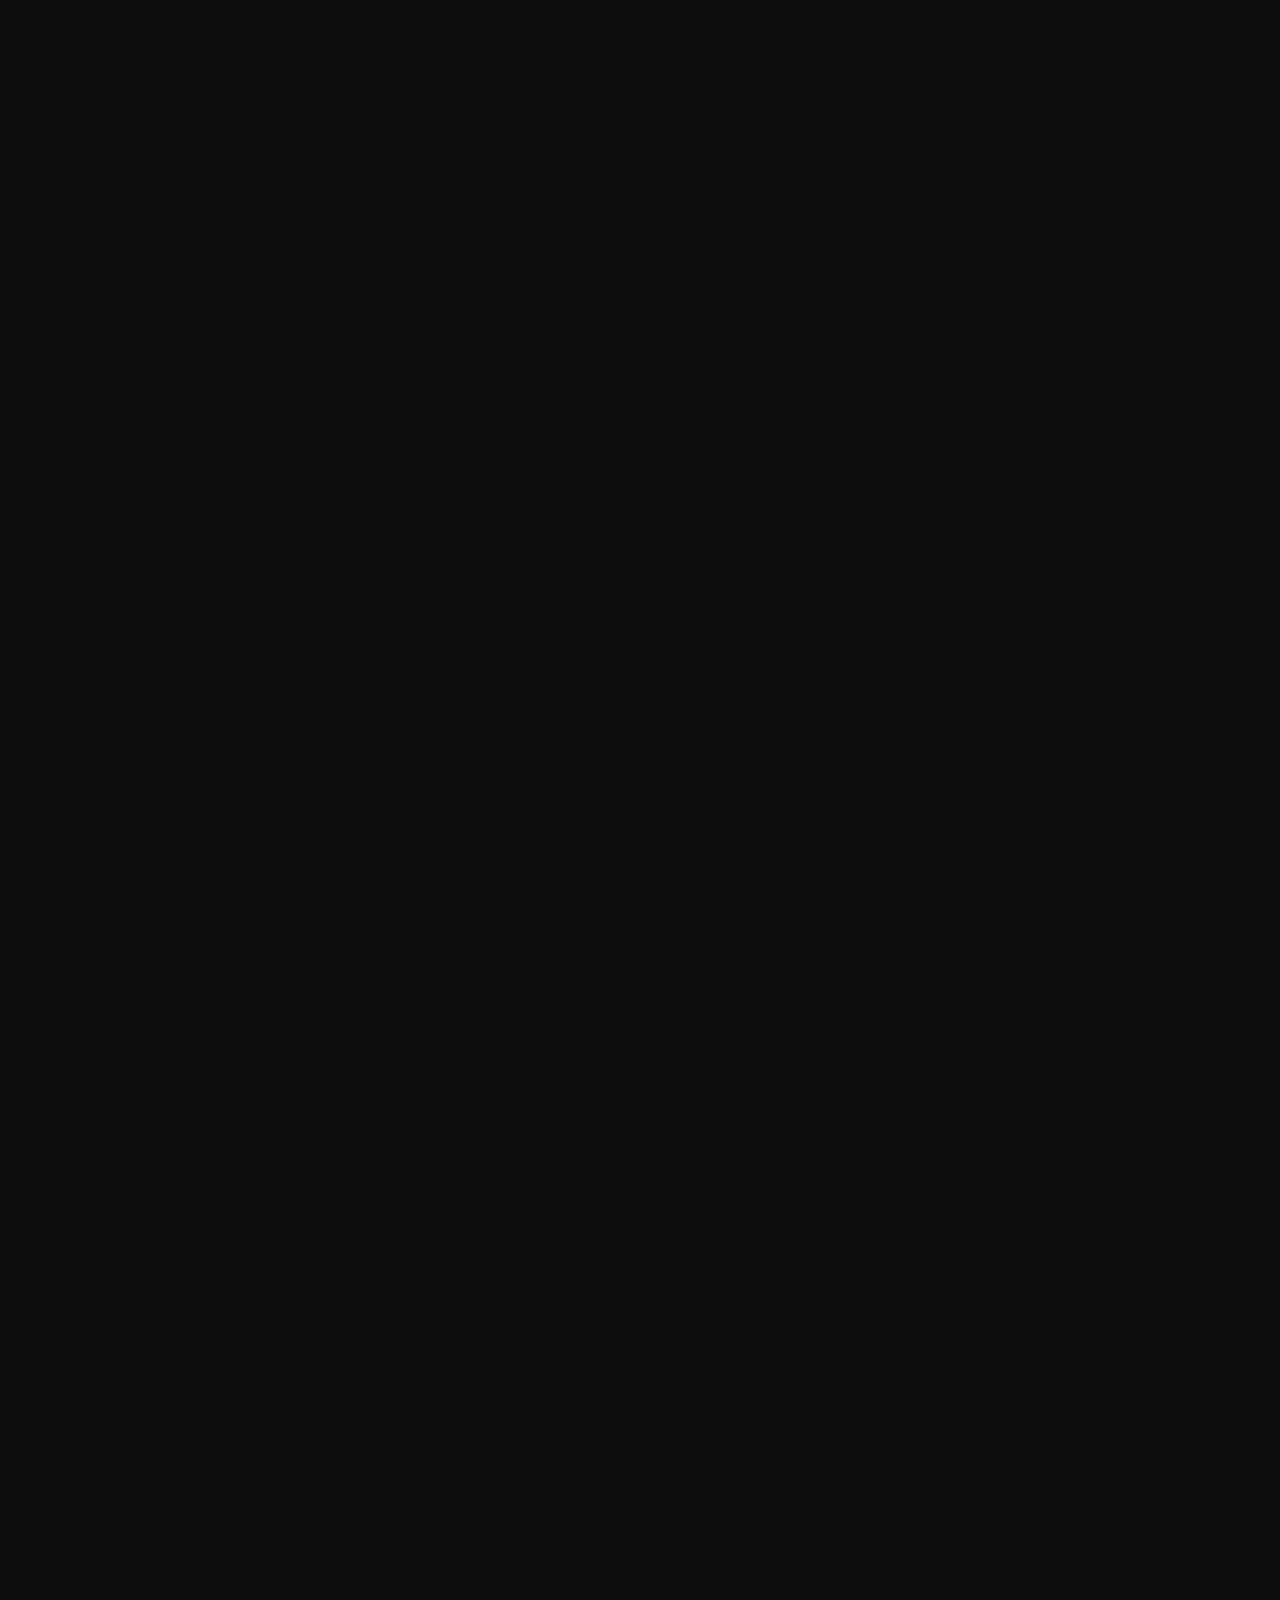
==== commit f588ae69: "Galeria nova com os 20 mockups enviados: filtros por categoria, mosaico e lightbox navegável Co-Auth" ====
--- a/index.html
+++ b/index.html
@@ -426,15 +426,45 @@
     <!-- ============ 13. GALERIA ============ -->
     <section class="gallery" id="galeria">
       <div class="gallery__head">
-        <span class="eyebrow">11 — Pontos de contato</span>
-        <h2 class="display">A marca no dia a dia</h2>
-      </div>
-      <div class="gallery__grid">
-        <figure class="gitem gitem--wide" data-lightbox><div class="gitem__img" data-parallax="-8"><img src="assets/img/mockups/caixas-andares.webp" alt="Caixas presente Suysei pretas, de um e dois andares, sobre mármore" loading="lazy"></div><figcaption><b>Gift box</b>Embalagens · 1 e 2 andares</figcaption></figure>
-        <figure class="gitem gitem--tall" data-lightbox><div class="gitem__img" data-parallax="-8"><img src="assets/img/mockups/drinks-1.webp" alt="Carta de drinks Suysei, fundo preto com moldura vermelha" loading="lazy"></div><figcaption><b>Carta de drinks</b>Cardápios</figcaption></figure>
-        <figure class="gitem" data-lightbox><div class="gitem__img" data-parallax="-8"><img src="assets/img/mockups/uniforme-black.webp" alt="Garçom com camiseta e avental pretos Suysei, com carpa branca estampada" loading="lazy"></div><figcaption><b>Uniforme black</b>Garçons e atendentes</figcaption></figure>
-        <figure class="gitem gitem--wide" data-lightbox><div class="gitem__img" data-parallax="-8"><img src="assets/img/mockups/uniforme-cozinha.webp" alt="Cozinheiro cortando salmão usando avental Suysei" loading="lazy"></div><figcaption><b>Cozinha</b>Uniforme · avental</figcaption></figure>
-        <figure class="gitem" data-lightbox><div class="gitem__img gitem__img--contain" data-parallax="-4"><img src="assets/img/mockups/camiseta.webp" alt="Camiseta preta com assinatura Suysei, frente e costas" loading="lazy"></div><figcaption><b>Camiseta</b>Garçons e atendentes</figcaption></figure>
+        <div>
+          <span class="eyebrow">11 — Pontos de contato</span>
+          <h2 class="display">A marca no dia a dia</h2>
+        </div>
+        <p class="gallery__lead">24 aplicações, da fachada ao vale-presente. Filtre por categoria e clique em uma imagem para ampliar.</p>
+      </div>
+      <div class="gallery__filters" role="group" aria-label="Filtrar aplicações">
+          <button class="gfilter is-active" data-filter="todos" aria-pressed="true" data-magnetic>Todos<sup>24</sup></button>
+          <button class="gfilter" data-filter="ambiente" aria-pressed="false" data-magnetic>Ambiente<sup>4</sup></button>
+          <button class="gfilter" data-filter="mesa" aria-pressed="false" data-magnetic>Mesa e cardápios<sup>8</sup></button>
+          <button class="gfilter" data-filter="embalagens" aria-pressed="false" data-magnetic>Embalagens<sup>4</sup></button>
+          <button class="gfilter" data-filter="uniformes" aria-pressed="false" data-magnetic>Uniformes<sup>6</sup></button>
+          <button class="gfilter" data-filter="papelaria" aria-pressed="false" data-magnetic>Papelaria<sup>2</sup></button>
+      </div>
+      <div class="gallery__grid" id="gallery-grid">
+        <figure class="gitem gitem--feat" data-cat="ambiente" data-lightbox tabindex="0"><div class="gitem__img" data-parallax="-5"><img src="assets/img/mockups/fachada.webp" alt="Fachada do Suysei à noite com o letreiro da assinatura centralizada" loading="lazy" width="1536" height="1024"></div><figcaption><span>Ambiente</span><b>Fachada</b>Letreiro iluminado</figcaption></figure>
+        <figure class="gitem" data-cat="ambiente" data-lightbox tabindex="0"><div class="gitem__img" data-parallax="-5"><img src="assets/img/mockups/balcao-recepcao.webp" alt="Balcão de recepção em pedra escura com o logotipo Suysei" loading="lazy" width="1536" height="1024"></div><figcaption><span>Ambiente</span><b>Recepção</b>Balcão em pedra</figcaption></figure>
+        <figure class="gitem" data-cat="ambiente" data-lightbox tabindex="0"><div class="gitem__img" data-parallax="-5"><img src="assets/img/mockups/noren.webp" alt="Noren de tecido off-white com uma carpa preta e uma vermelha" loading="lazy" width="1536" height="1024"></div><figcaption><span>Ambiente</span><b>Noren</b>Cortina da entrada</figcaption></figure>
+        <figure class="gitem" data-cat="embalagens" data-lightbox tabindex="0"><div class="gitem__img" data-parallax="-5"><img src="assets/img/mockups/caixa-delivery.webp" alt="Caixa de delivery preta com a assinatura centralizada e cinta vermelha" loading="lazy" width="1536" height="1024"></div><figcaption><span>Embalagens</span><b>Caixa delivery</b>Cinta vermelha</figcaption></figure>
+        <figure class="gitem" data-cat="embalagens" data-lightbox tabindex="0"><div class="gitem__img" data-parallax="-5"><img src="assets/img/mockups/sacolas-off-white.webp" alt="Duas sacolas off-white com carpas em nanquim e ondas vermelhas" loading="lazy" width="1536" height="1024"></div><figcaption><span>Embalagens</span><b>Sacolas</b>Off-white · alça vermelha</figcaption></figure>
+        <figure class="gitem gitem--feat" data-cat="mesa" data-lightbox tabindex="0"><div class="gitem__img" data-parallax="-5"><img src="assets/img/mockups/menu-capa-guardanapo.webp" alt="Cardápio preto com costura japonesa vermelha e guardanapo com o logotipo" loading="lazy" width="1536" height="1024"></div><figcaption><span>Mesa e cardápios</span><b>Cardápio</b>Encadernação japonesa</figcaption></figure>
+        <figure class="gitem" data-cat="uniformes" data-lightbox tabindex="0"><div class="gitem__img" data-parallax="-5"><img src="assets/img/mockups/avental-off-white.webp" alt="Avental off-white com carpa em nanquim e bolso estampado com ondas vermelhas" loading="lazy" width="1536" height="1024"></div><figcaption><span>Uniformes</span><b>Avental</b>Off-white · bolso de ondas</figcaption></figure>
+        <figure class="gitem" data-cat="mesa" data-lightbox tabindex="0"><div class="gitem__img" data-parallax="-5"><img src="assets/img/mockups/pratos.webp" alt="Pratos de cerâmica com carpas vermelhas e ondas em nanquim" loading="lazy" width="1536" height="1024"></div><figcaption><span>Mesa e cardápios</span><b>Louça</b>Carpas e ondas</figcaption></figure>
+        <figure class="gitem gitem--feat" data-cat="ambiente" data-lightbox tabindex="0"><div class="gitem__img" data-parallax="-5"><img src="assets/img/mockups/quadros-salao.webp" alt="Três quadros no salão: paisagem japonesa, o logotipo e o mapa da travessia do Japão ao Brasil" loading="lazy" width="1536" height="1024"></div><figcaption><span>Ambiente</span><b>Salão</b>Quadros da travessia</figcaption></figure>
+        <figure class="gitem" data-cat="uniformes" data-lightbox tabindex="0"><div class="gitem__img" data-parallax="-5"><img src="assets/img/mockups/dolma-black.webp" alt="Dólmã preto com estampa de ondas e carpa vermelha" loading="lazy" width="1536" height="1024"></div><figcaption><span>Uniformes</span><b>Dólmã black</b>Ondas e carpa</figcaption></figure>
+        <figure class="gitem" data-cat="embalagens" data-lightbox tabindex="0"><div class="gitem__img" data-parallax="-5"><img src="assets/img/mockups/sacola-preta.webp" alt="Sacola preta com a assinatura centralizada sobre a mesa" loading="lazy" width="1536" height="1024"></div><figcaption><span>Embalagens</span><b>Sacola take away</b>Preta · alça de papel</figcaption></figure>
+        <figure class="gitem gitem--tall" data-cat="mesa" data-lightbox tabindex="0"><div class="gitem__img" data-parallax="-5"><img src="assets/img/mockups/drinks-1.webp" alt="Carta de drinks Suysei, fundo preto com moldura vermelha" loading="lazy" width="1536" height="1024"></div><figcaption><span>Mesa e cardápios</span><b>Carta de drinks</b>Página interna</figcaption></figure>
+        <figure class="gitem" data-cat="mesa" data-lightbox tabindex="0"><div class="gitem__img" data-parallax="-5"><img src="assets/img/mockups/carta-drinks-capa.webp" alt="Capa da carta de drinks ao lado de um coquetel" loading="lazy" width="1536" height="1024"></div><figcaption><span>Mesa e cardápios</span><b>Carta de drinks</b>Capa</figcaption></figure>
+        <figure class="gitem" data-cat="papelaria" data-lightbox tabindex="0"><div class="gitem__img" data-parallax="-5"><img src="assets/img/mockups/envelope-cartao.webp" alt="Envelope preto com o símbolo e cartão off-white com a assinatura" loading="lazy" width="1536" height="1024"></div><figcaption><span>Papelaria</span><b>Cartão</b>Envelope preto</figcaption></figure>
+        <figure class="gitem gitem--feat" data-cat="mesa" data-lightbox tabindex="0"><div class="gitem__img" data-parallax="-5"><img src="assets/img/mockups/menu-app.webp" alt="Celular com o app do Suysei ao lado do cardápio impresso" loading="lazy" width="1536" height="1024"></div><figcaption><span>Mesa e cardápios</span><b>Cardápio digital</b>App e capa</figcaption></figure>
+        <figure class="gitem" data-cat="mesa" data-lightbox tabindex="0"><div class="gitem__img" data-parallax="-5"><img src="assets/img/mockups/jogo-americano.webp" alt="Jogo americano off-white com o logotipo e prato de sushi" loading="lazy" width="1536" height="1024"></div><figcaption><span>Mesa e cardápios</span><b>Jogo americano</b>Mesa posta</figcaption></figure>
+        <figure class="gitem" data-cat="mesa" data-lightbox tabindex="0"><div class="gitem__img" data-parallax="-5"><img src="assets/img/mockups/porta-copos.webp" alt="Porta-copos claro e escuro com o logotipo" loading="lazy" width="1536" height="1024"></div><figcaption><span>Mesa e cardápios</span><b>Porta-copos</b>Claro e escuro</figcaption></figure>
+        <figure class="gitem" data-cat="mesa" data-lightbox tabindex="0"><div class="gitem__img" data-parallax="-5"><img src="assets/img/mockups/cardapio-display.webp" alt="Cardápio preto e display de mesa com ilustração de nigiri" loading="lazy" width="1536" height="1024"></div><figcaption><span>Mesa e cardápios</span><b>Display de mesa</b>Cardápio e sugestão</figcaption></figure>
+        <figure class="gitem" data-cat="uniformes" data-lightbox tabindex="0"><div class="gitem__img" data-parallax="-5"><img src="assets/img/mockups/avental-banner.webp" alt="Avental preto com a assinatura e banner preto com o logotipo" loading="lazy" width="1536" height="1024"></div><figcaption><span>Uniformes</span><b>Avental black</b>Com banner do salão</figcaption></figure>
+        <figure class="gitem" data-cat="uniformes" data-lightbox tabindex="0"><div class="gitem__img" data-parallax="-5"><img src="assets/img/mockups/camiseta-black.webp" alt="Camiseta preta com o logotipo no peito e carpa na manga" loading="lazy" width="1536" height="1024"></div><figcaption><span>Uniformes</span><b>Camiseta</b>Atendimento</figcaption></figure>
+        <figure class="gitem" data-cat="papelaria" data-lightbox tabindex="0"><div class="gitem__img" data-parallax="-5"><img src="assets/img/mockups/vale-presente.webp" alt="Vale-presente off-white com envelope preto" loading="lazy" width="1536" height="1024"></div><figcaption><span>Papelaria</span><b>Vale-presente</b>Cartão e envelope</figcaption></figure>
+        <figure class="gitem" data-cat="embalagens" data-lightbox tabindex="0"><div class="gitem__img" data-parallax="-5"><img src="assets/img/mockups/caixas-andares.webp" alt="Caixas presente Suysei pretas, de um e dois andares, sobre mármore" loading="lazy" width="1536" height="1024"></div><figcaption><span>Embalagens</span><b>Gift box</b>1 e 2 andares</figcaption></figure>
+        <figure class="gitem" data-cat="uniformes" data-lightbox tabindex="0"><div class="gitem__img" data-parallax="-5"><img src="assets/img/mockups/uniforme-black.webp" alt="Garçom com camiseta e avental pretos Suysei, com carpa branca estampada" loading="lazy" width="1536" height="1024"></div><figcaption><span>Uniformes</span><b>Uniforme black</b>Garçons e atendentes</figcaption></figure>
+        <figure class="gitem" data-cat="uniformes" data-lightbox tabindex="0"><div class="gitem__img" data-parallax="-5"><img src="assets/img/mockups/uniforme-cozinha.webp" alt="Cozinheiro cortando salmão usando avental Suysei" loading="lazy" width="1536" height="1024"></div><figcaption><span>Uniformes</span><b>Cozinha</b>Avental grafite</figcaption></figure>
       </div>
     </section>
 
@@ -466,6 +496,8 @@
   <!-- Lightbox -->
   <div class="lightbox" id="lightbox" aria-hidden="true">
     <button class="lightbox__close" aria-label="Fechar">✕</button>
+    <button class="lightbox__nav lightbox__nav--prev" aria-label="Imagem anterior">←</button>
+    <button class="lightbox__nav lightbox__nav--next" aria-label="Próxima imagem">→</button>
     <img alt="">
     <p class="lightbox__cap"></p>
   </div>
--- a/assets/css/style.css
+++ b/assets/css/style.css
@@ -651,22 +651,33 @@
    GALERIA
    ========================================================= */
 .gallery { padding: 14vh var(--gutter) 16vh; background: var(--black); }
-.gallery__grid { display: grid; grid-template-columns: repeat(4, 1fr); grid-auto-rows: 260px; grid-auto-flow: dense; gap: 14px; margin-top: 5vh; }
-.gitem { position: relative; margin: 0; overflow: hidden; border-radius: 6px; background: #151515; isolation: isolate; }
-.gitem--wide { grid-column: span 2; }
-.gitem--tall { grid-row: span 2; }
-.gitem__img { position: absolute; inset: -8% 0; }
-.gitem__img img { width: 100%; height: 100%; object-fit: cover; transform: scale(1.05); transition: transform 1.4s var(--ease), filter 1s; filter: saturate(.9) brightness(.92); }
-.gitem__img--contain img { object-fit: contain; padding: 6%; background: #e9e9e9; }
+.gallery__head { display: grid; grid-template-columns: 1fr minmax(0, 420px); gap: 4vw; align-items: end; }
+.gallery__lead { font-weight: 600; letter-spacing: .03em; color: rgba(233, 233, 233, .72); margin: 0 0 1.2em; }
+.gallery__filters { display: flex; flex-wrap: wrap; gap: 8px; margin: 3vh 0 4vh; }
+.gfilter { display: inline-flex; align-items: baseline; gap: 6px; padding: 10px 16px; border-radius: 99px; box-shadow: inset 0 0 0 1px rgba(255, 255, 255, .16); font-size: 12px; font-weight: 700; letter-spacing: .16em; text-transform: uppercase; color: rgba(233, 233, 233, .8); transition: background-color .4s, color .4s, box-shadow .4s; }
+.gfilter sup { font-size: 10px; letter-spacing: 0; color: var(--grey); }
+.gfilter:hover { box-shadow: inset 0 0 0 1px rgba(255, 255, 255, .45); }
+.gfilter.is-active { background: var(--red); color: #fff; box-shadow: 0 12px 30px rgba(188, 22, 33, .35); }
+.gfilter.is-active sup { color: rgba(255, 255, 255, .75); }
+.gfilter:focus-visible, .gitem:focus-visible { outline: 2px solid var(--red-glow); outline-offset: 3px; }
+/* mosaico: célula base em 3:2 (o formato dos mockups); destaques ocupam 2×2 e retratos 1×2 */
+.gallery__grid { display: grid; grid-template-columns: repeat(3, minmax(0, 1fr)); grid-auto-flow: dense; gap: 14px; }
+.gitem { position: relative; margin: 0; overflow: hidden; border-radius: 6px; background: #151515; isolation: isolate; aspect-ratio: 3 / 2; max-width: 100%; cursor: zoom-in; }
+.gitem--feat { grid-column: span 2; grid-row: span 2; aspect-ratio: auto; }
+.gitem--tall { grid-row: span 2; aspect-ratio: auto; }
+.gallery__grid.is-filtered .gitem { grid-column: auto; grid-row: auto; aspect-ratio: 3 / 2; }
+.gitem__img { position: absolute; inset: -5% 0; }
+.gitem__img img { width: 100%; height: 100%; object-fit: cover; transform: scale(1.04); transition: transform 1.4s var(--ease), filter 1s; filter: saturate(.92) brightness(.9); }
 .gitem::after { content: ""; position: absolute; inset: 0; background: linear-gradient(115deg, transparent 30%, rgba(255, 255, 255, .16) 45%, transparent 60%); transform: translateX(-100%); transition: transform 1.1s var(--ease); pointer-events: none; z-index: 1; }
 .gitem:hover::after { transform: translateX(100%); }
-.gitem:hover .gitem__img img { transform: scale(1.13); filter: saturate(1.1) brightness(1); }
-.gitem figcaption { position: absolute; left: 0; right: 0; bottom: 0; z-index: 2; padding: 50px 16px 14px; display: grid; background: linear-gradient(transparent, rgba(0, 0, 0, .85)); font-size: 11px; letter-spacing: .18em; text-transform: uppercase; color: rgba(233, 233, 233, .75); transform: translateY(30%); opacity: .0; transition: transform .7s var(--ease), opacity .7s; }
-.gitem figcaption b { font-size: 15px; color: #fff; letter-spacing: .12em; }
-.gitem:hover figcaption { transform: none; opacity: 1; }
+.gitem:hover .gitem__img img { transform: scale(1.1); filter: saturate(1.08) brightness(1); }
+.gitem figcaption { position: absolute; left: 0; right: 0; bottom: 0; z-index: 2; padding: 56px 18px 16px; display: grid; gap: 2px; background: linear-gradient(transparent, rgba(0, 0, 0, .85)); font-size: 11px; letter-spacing: .16em; text-transform: uppercase; color: rgba(233, 233, 233, .75); transform: translateY(30%); opacity: 0; transition: transform .7s var(--ease), opacity .7s; }
+.gitem figcaption span { font-size: 10px; font-weight: 700; letter-spacing: .24em; color: var(--red-glow); }
+.gitem figcaption b { font-size: 16px; color: #fff; letter-spacing: .1em; }
+.gitem:hover figcaption, .gitem:focus-visible figcaption { transform: none; opacity: 1; }
 @media (hover: none) { .gitem figcaption { transform: none; opacity: 1; } }
-@media (max-width: 900px) { .gallery__grid { grid-template-columns: 1fr 1fr; grid-auto-rows: 200px; } }
-@media (max-width: 520px) { .gallery__grid { grid-template-columns: 1fr; } .gitem--wide { grid-column: auto; } }
+@media (max-width: 900px) { .gallery__head { grid-template-columns: 1fr; } .gallery__grid { grid-template-columns: repeat(2, minmax(0, 1fr)); } }
+@media (max-width: 560px) { .gallery__grid { grid-template-columns: 1fr; } .gitem--feat, .gitem--tall { grid-column: auto; grid-row: auto; aspect-ratio: 3 / 2; } .gitem--tall { aspect-ratio: 3 / 4; } }
 
 /* =========================================================
    OUTRO
@@ -709,6 +720,11 @@
 .lightbox img { max-height: 84vh; width: auto; border-radius: 4px; box-shadow: 0 40px 120px rgba(0, 0, 0, .8); transform: scale(.94); transition: transform .7s var(--ease); }
 .lightbox.is-open img { transform: none; }
 .lightbox__cap { margin: 14px 0 0; font-size: 12px; letter-spacing: .2em; text-transform: uppercase; color: var(--grey); }
+.lightbox__nav { position: absolute; top: 50%; translate: 0 -50%; width: 52px; height: 52px; border-radius: 50%; border: 1px solid rgba(255, 255, 255, .3); font-size: 18px; color: #fff; background: rgba(0, 0, 0, .35); transition: background-color .3s; }
+.lightbox__nav:hover { background: var(--red); border-color: transparent; }
+.lightbox__nav--prev { left: max(16px, env(safe-area-inset-left, 0px)); }
+.lightbox__nav--next { right: max(16px, env(safe-area-inset-right, 0px)); }
+.lightbox img { max-width: 100%; }
 .lightbox__close { position: absolute; top: 22px; right: 26px; width: 48px; height: 48px; border-radius: 50%; border: 1px solid rgba(255, 255, 255, .3); font-size: 16px; }
 
 /* Reveal helper */
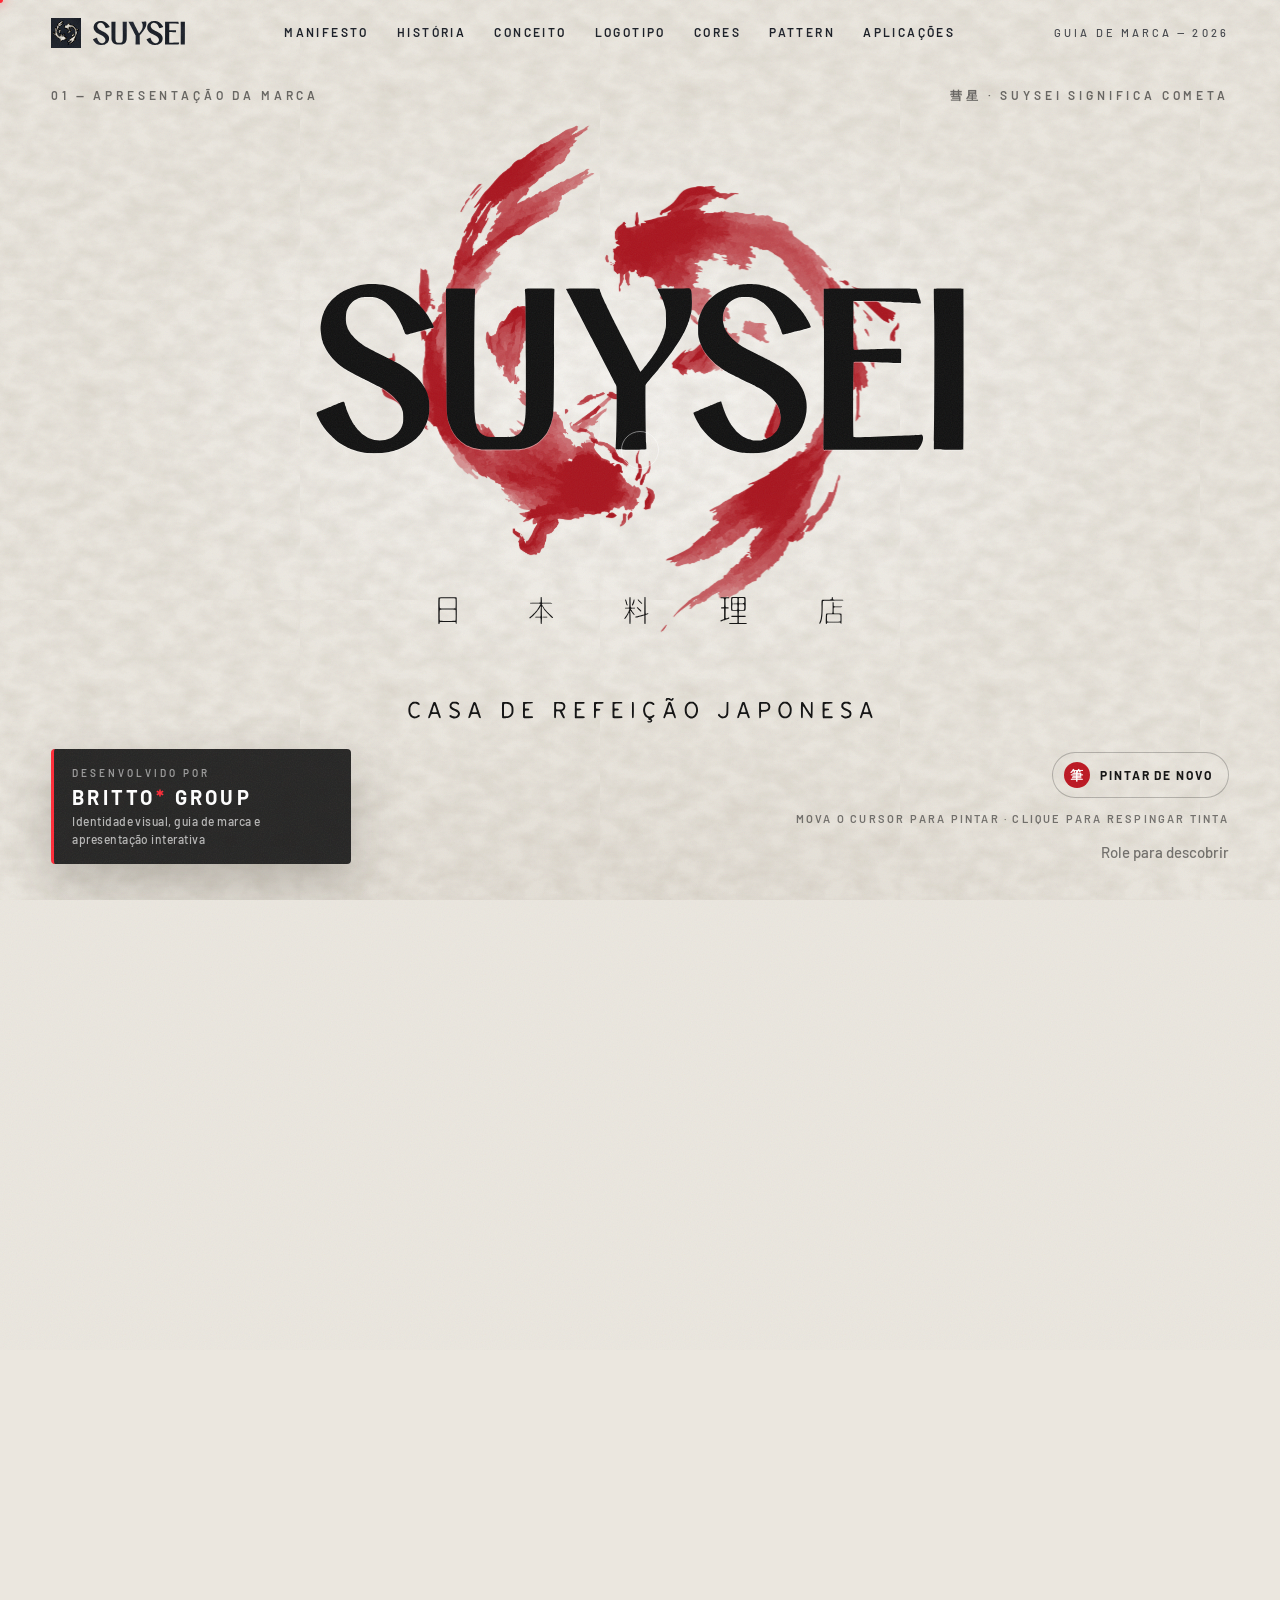
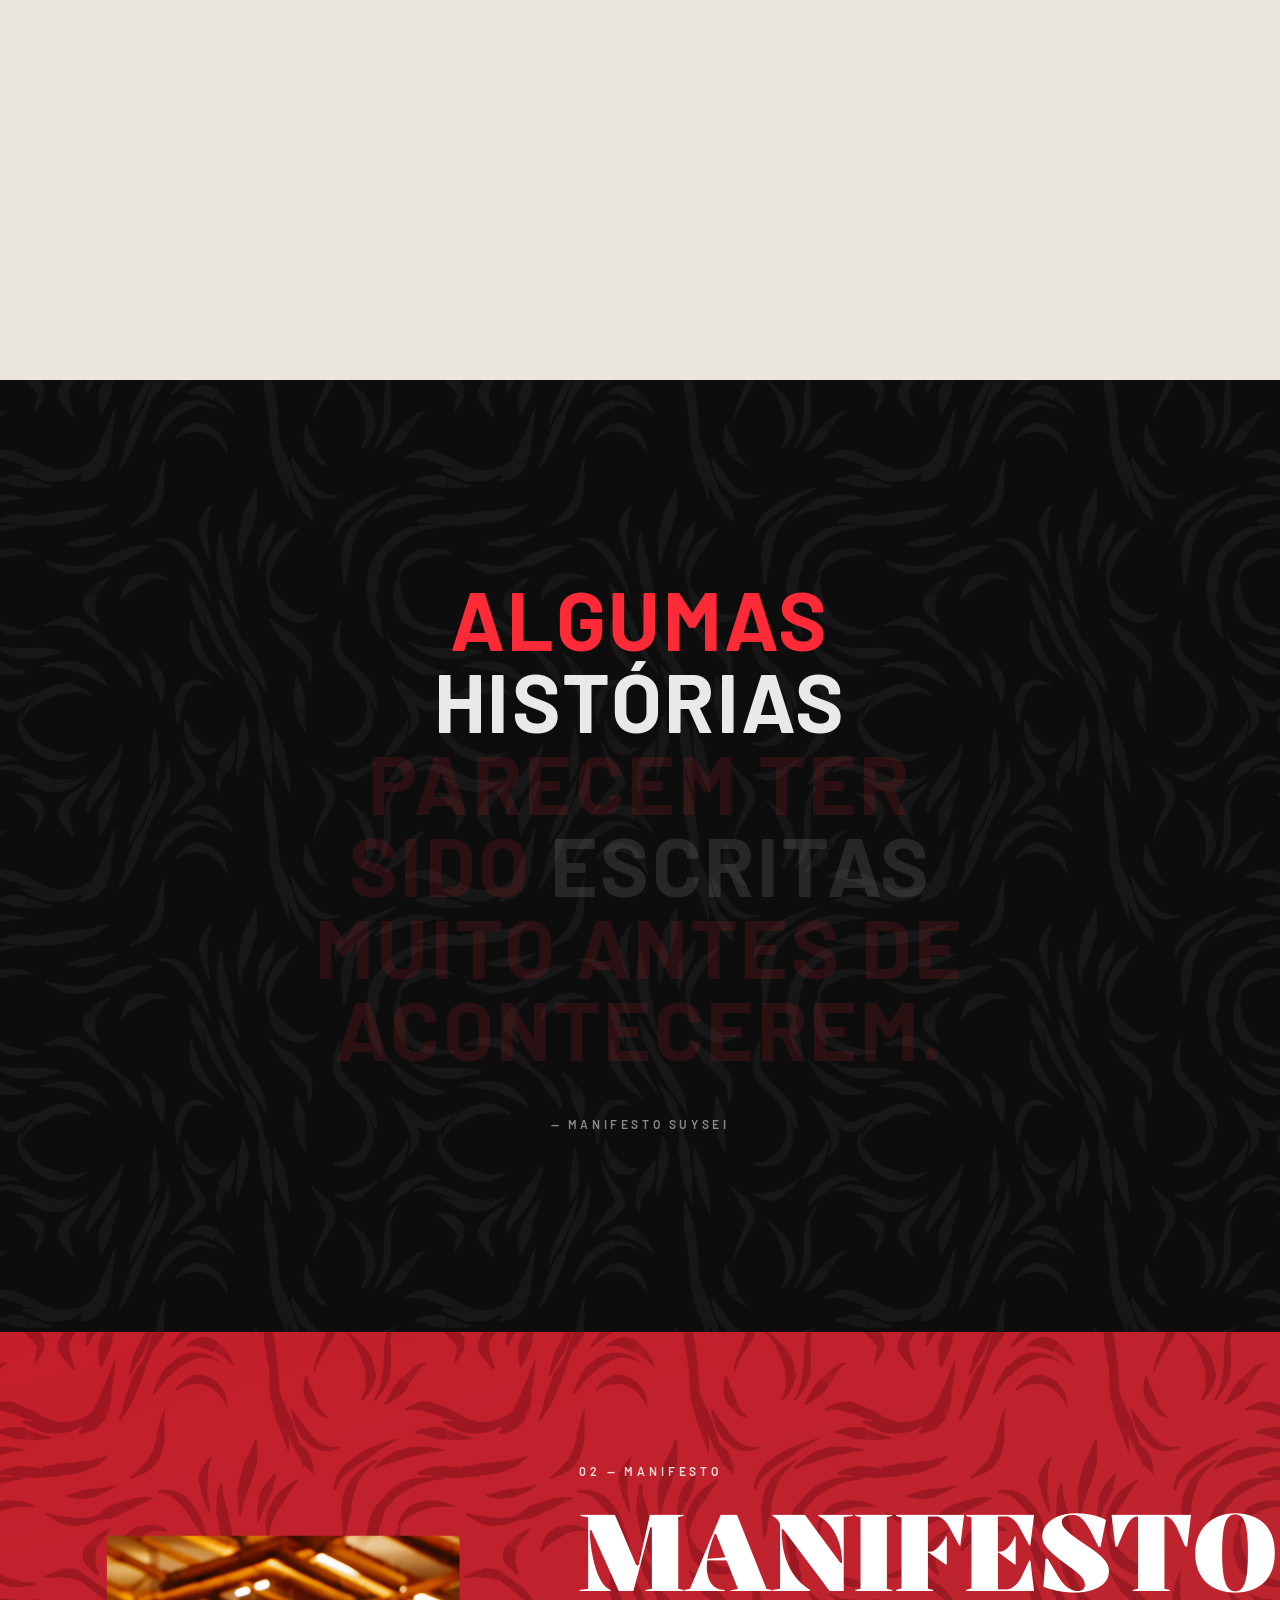
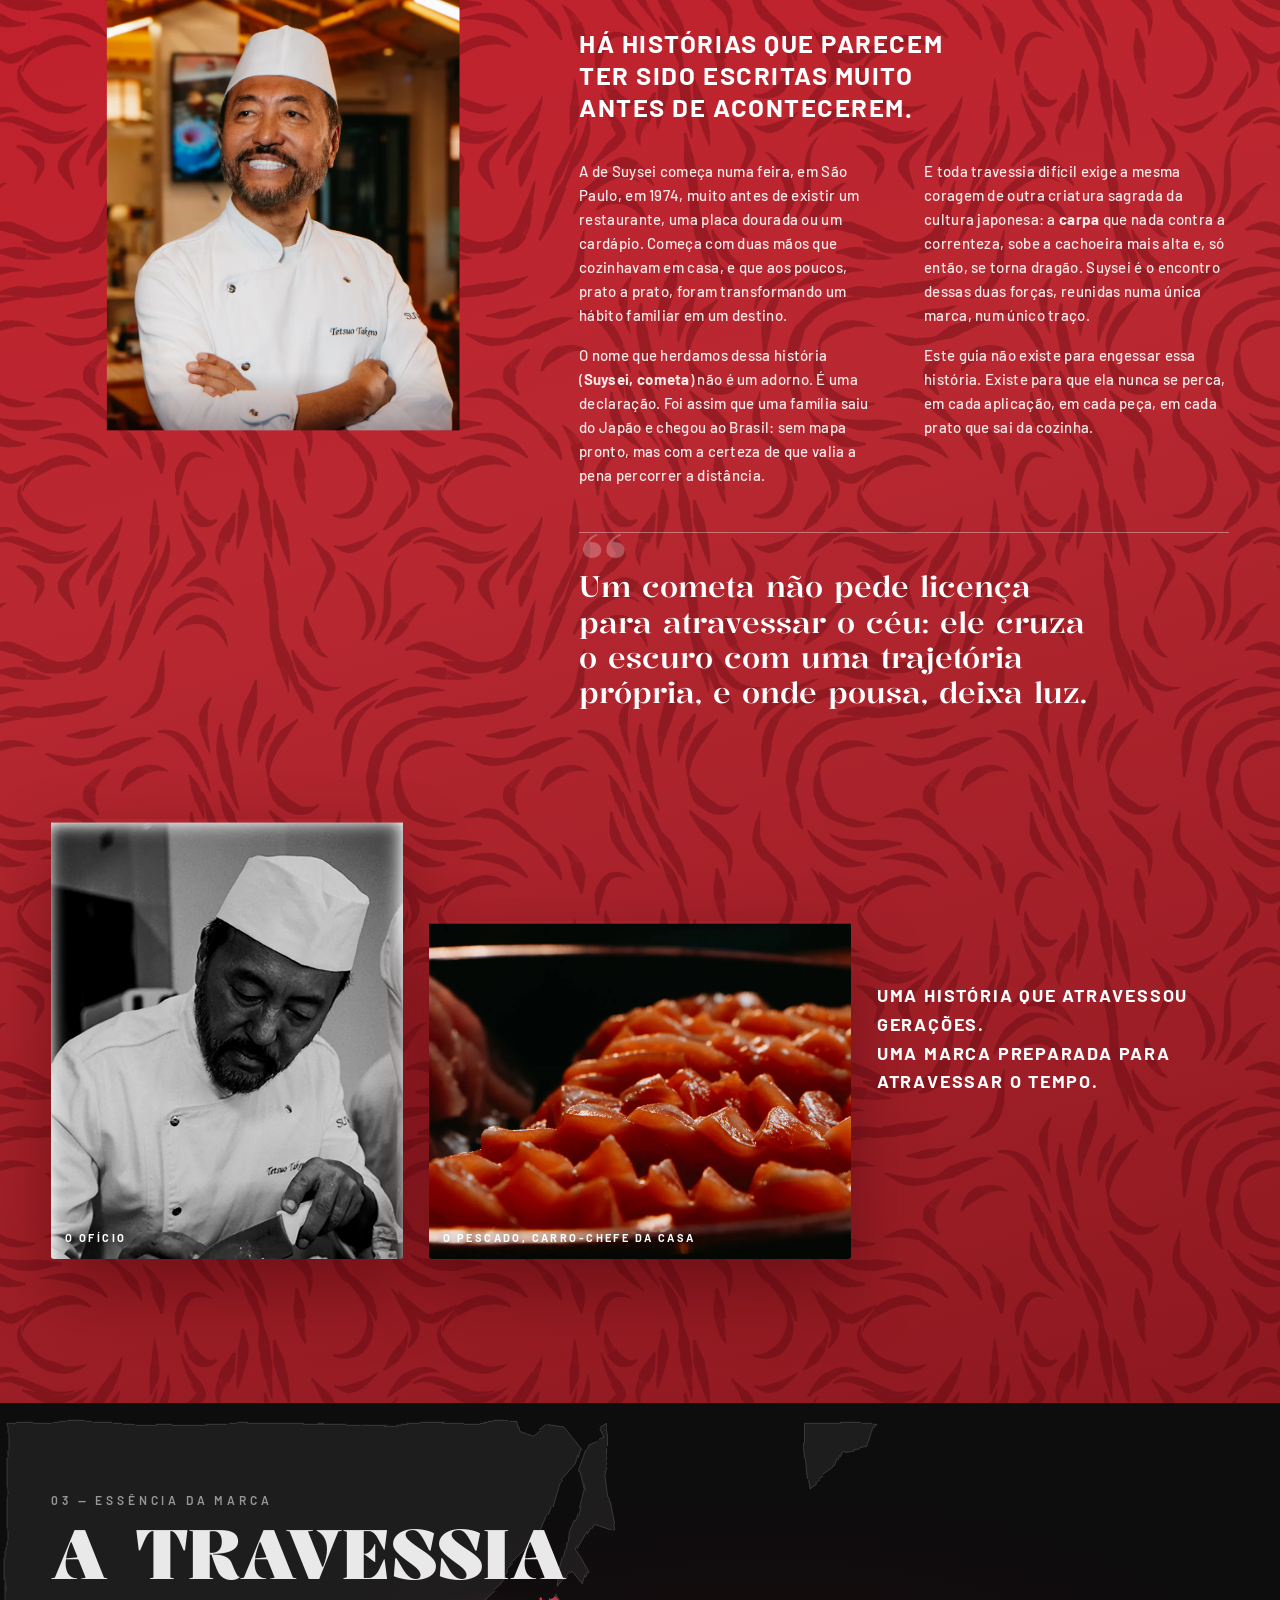
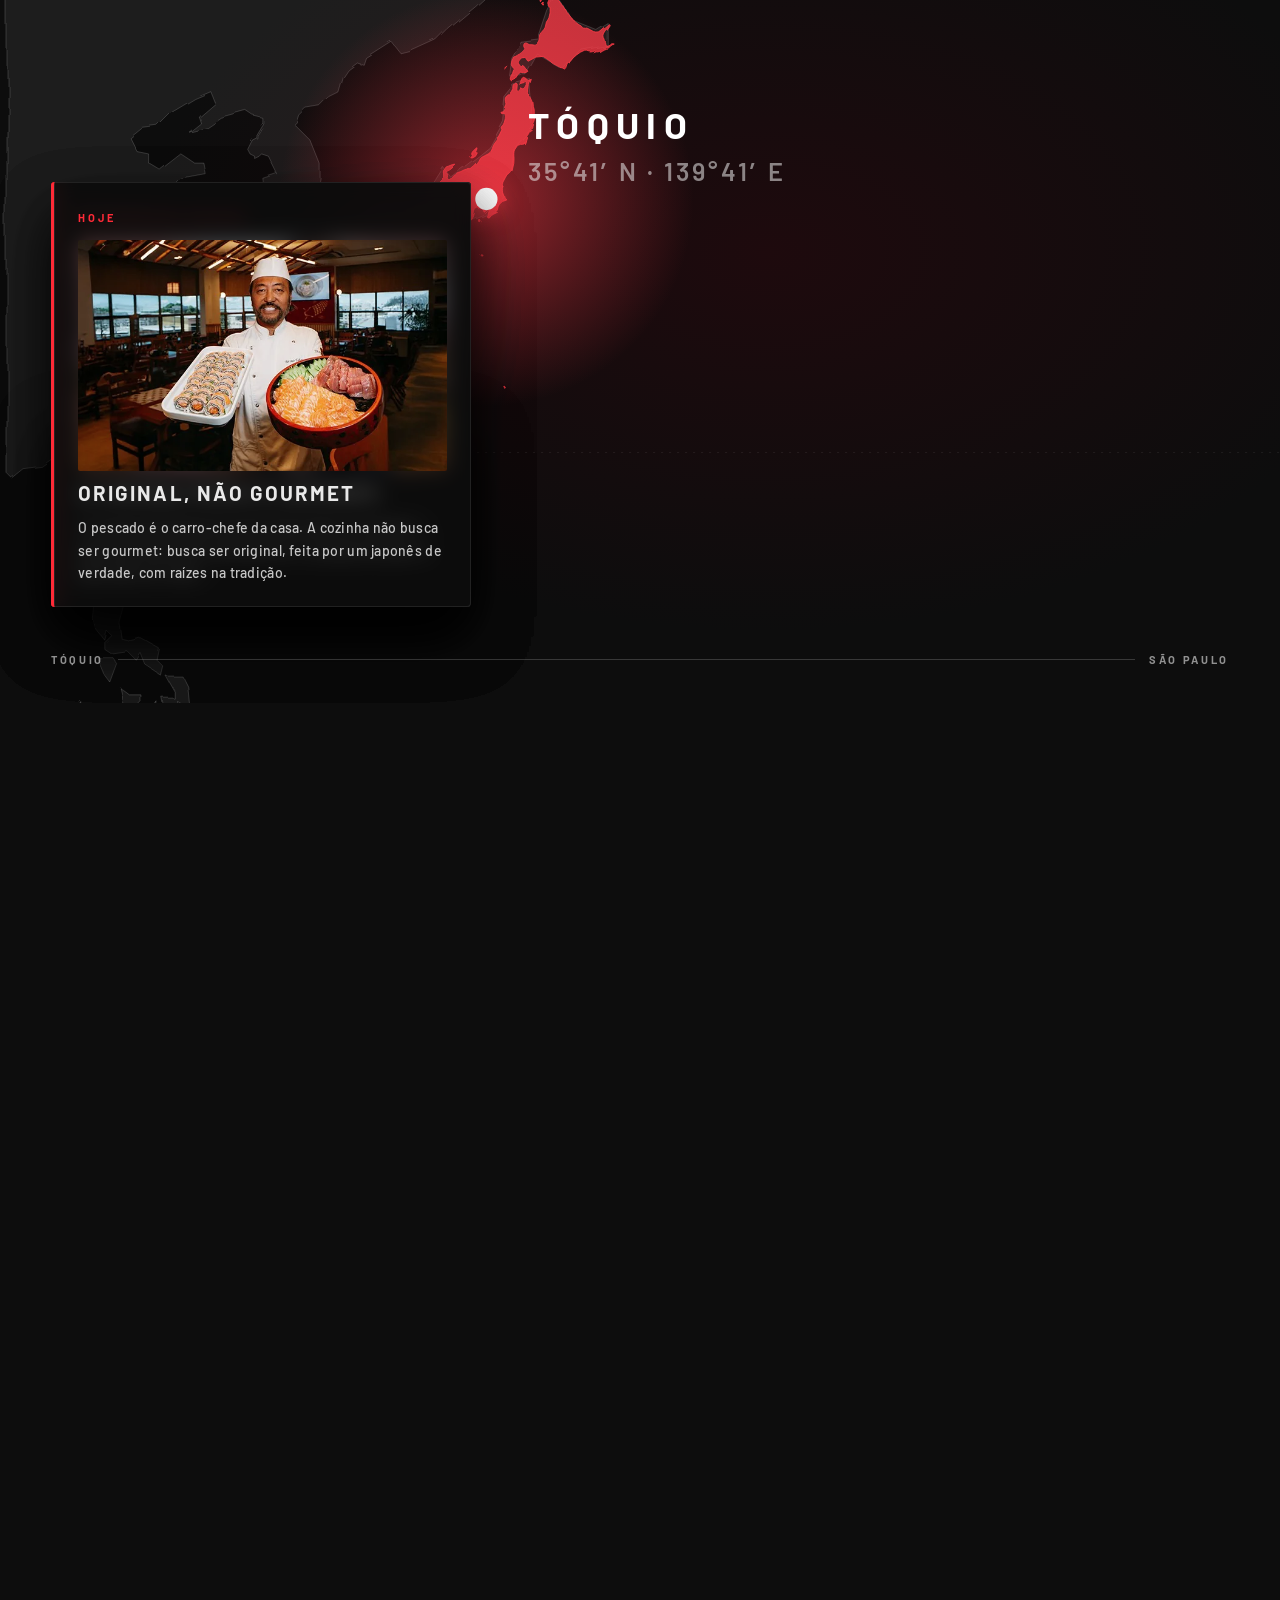
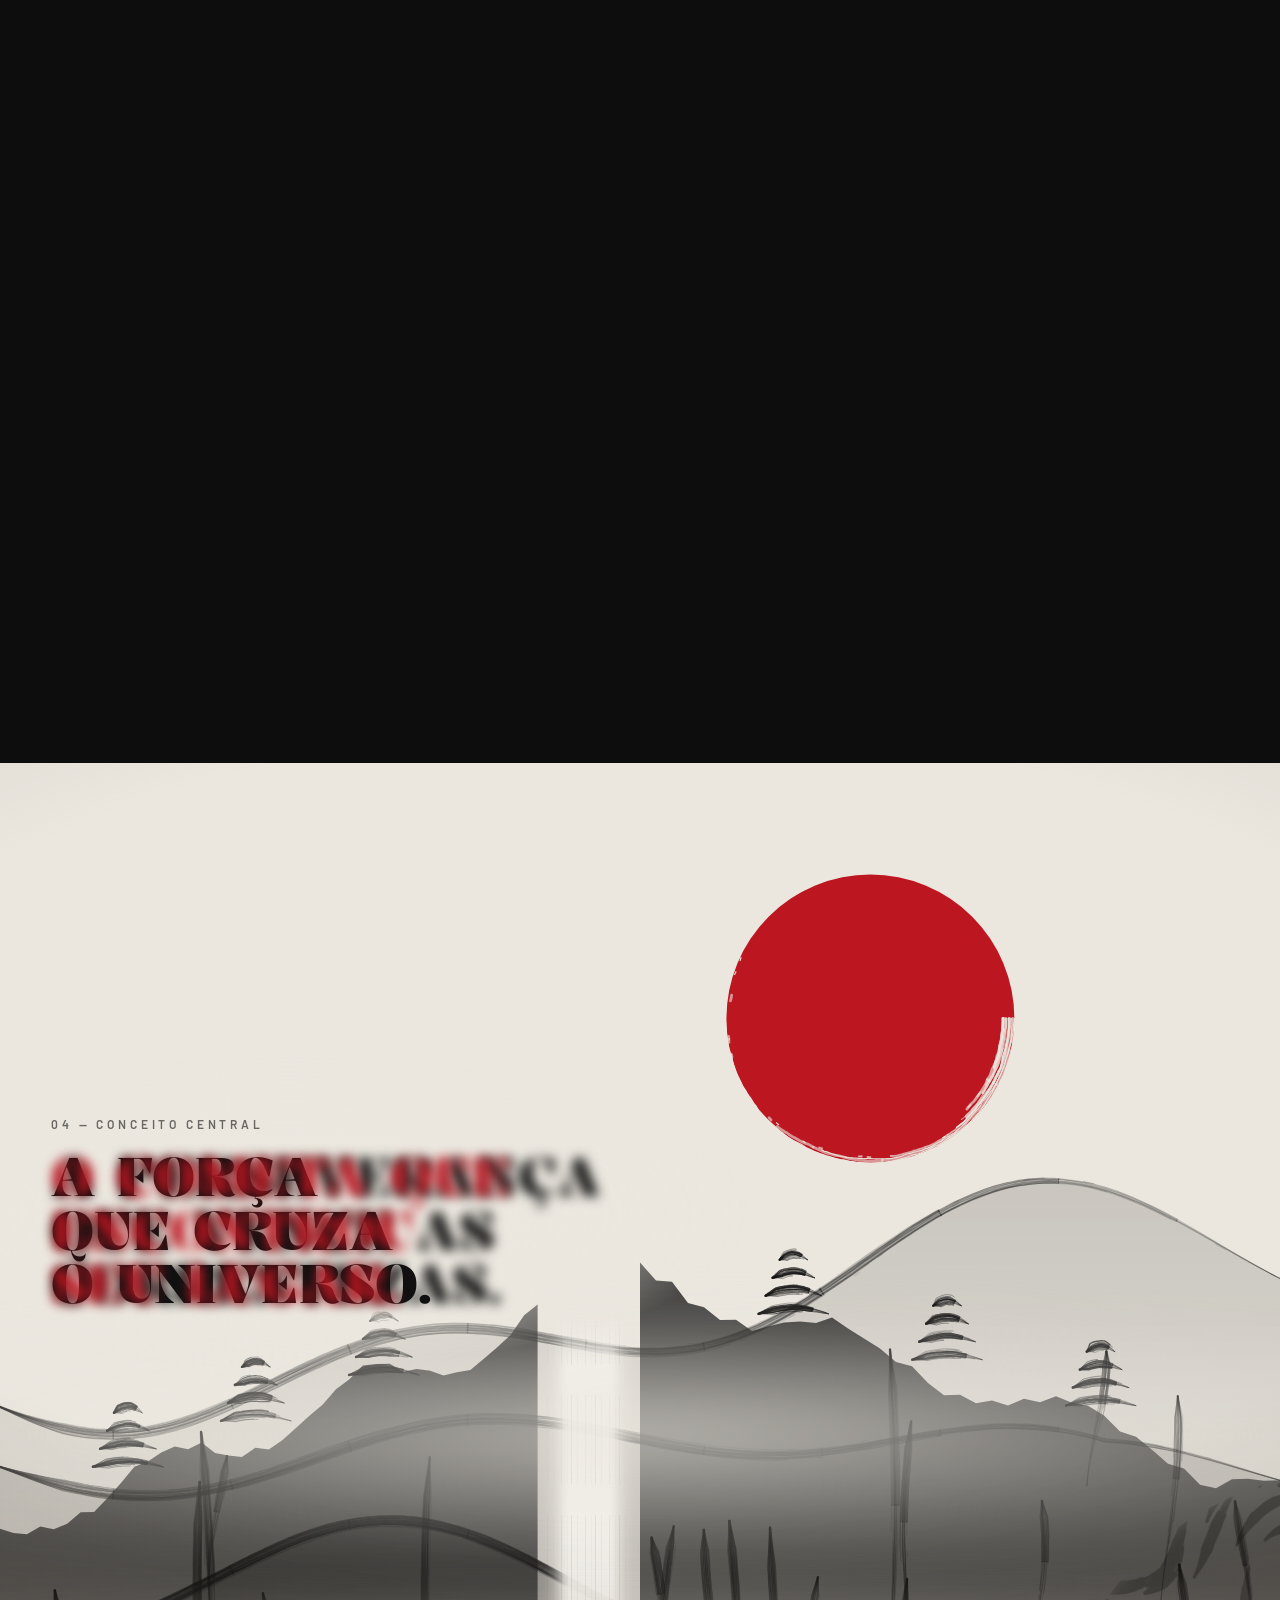
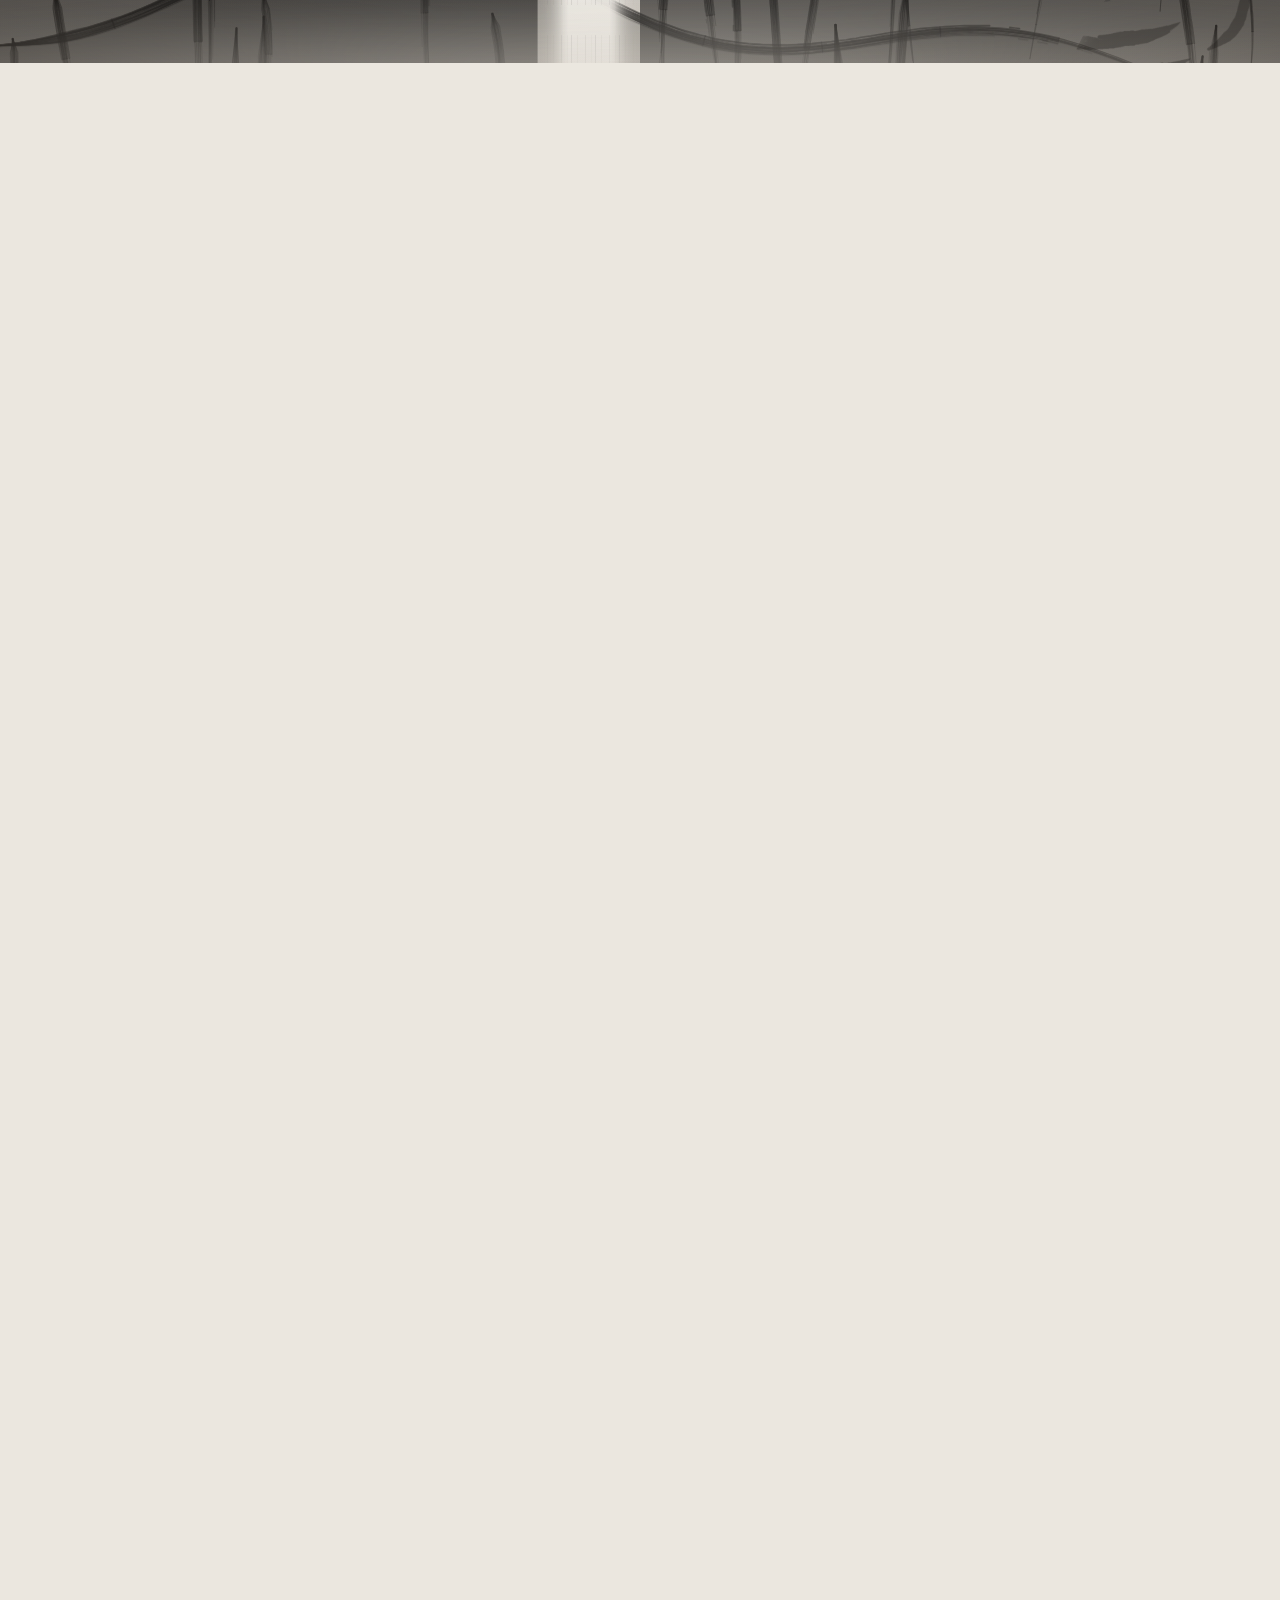
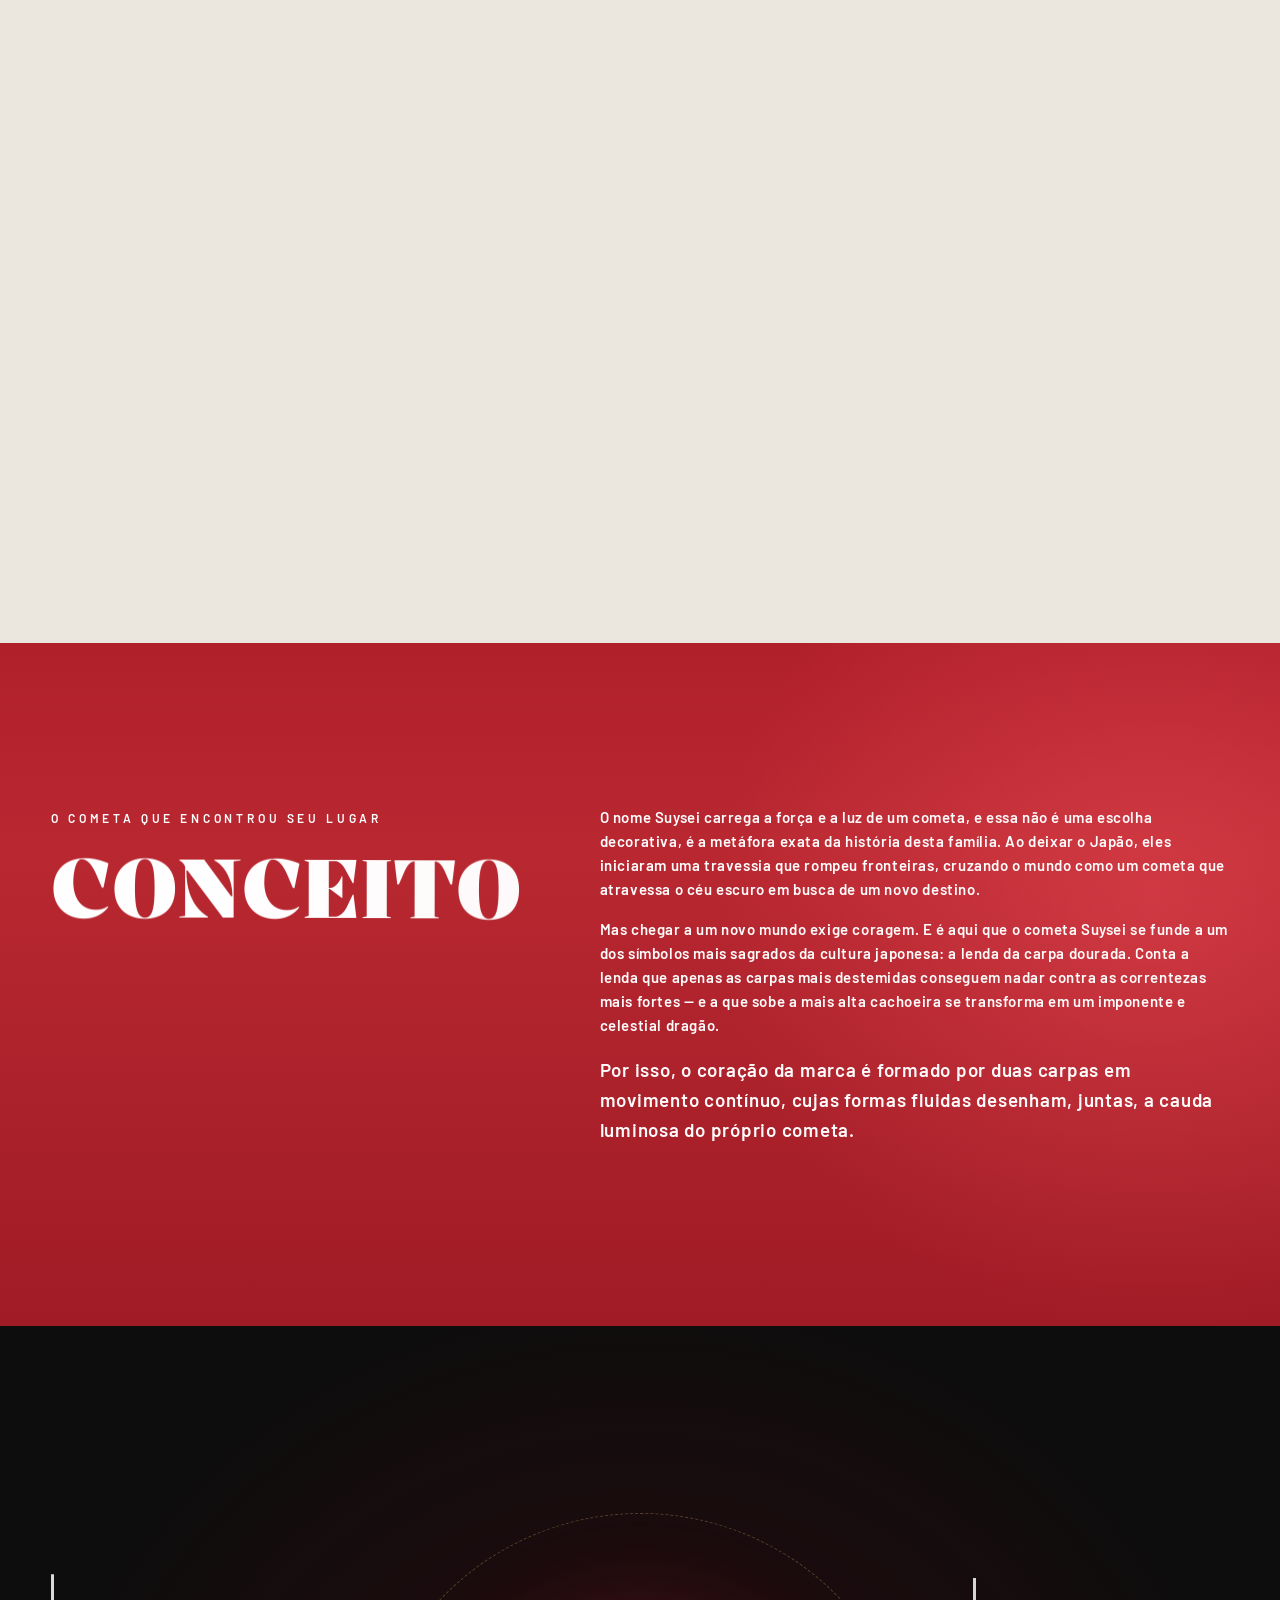
==== commit 2dbabb99: "Abertura em sumi-ê, cometa Japão→Brasil, novo manifesto, conceito em paralaxe, pattern e proporções " ====
--- a/index.html
+++ b/index.html
@@ -46,6 +46,7 @@
       <a href="#conceito" data-magnetic>Conceito</a>
       <a href="#construcao" data-magnetic>Logotipo</a>
       <a href="#cores" data-magnetic>Cores</a>
+      <a href="#padronagem" data-magnetic>Pattern</a>
       <a href="#aplicacoes" data-magnetic>Aplicações</a>
     </nav>
     <span class="nav__meta">Guia de Marca — 2026</span>
@@ -53,23 +54,21 @@
 
   <main id="smooth">
 
-    <!-- ============ 1. HERO 3D ============ -->
+    <!-- ============ 1. ABERTURA — pintura sumi-ê ============ -->
     <section class="hero" id="hero">
       <div class="hero__sticky">
-        <canvas class="hero__gl" id="hero-gl" aria-hidden="true"></canvas>
-        <div class="hero__vignette" aria-hidden="true"></div>
-        <canvas class="hero__paint" id="hero-paint" role="img" aria-label="O símbolo das duas carpas sendo pintado em traço sumi-ê"></canvas>
-
+        <canvas class="hero__ink" id="hero-ink" aria-hidden="true"></canvas>
         <div class="hero__top">
           <span class="eyebrow">01 — Apresentação da marca</span>
-          <span class="eyebrow">日本料理店</span>
-        </div>
-
-        <div class="hero__title">
-          <p class="hero__casa" data-casa></p>
-          <h1 class="hero__word" aria-label="Suysei"><span data-wordmark data-split-letters></span></h1>
-          <p class="hero__kanji" data-kanji-spaced></p>
-        </div>
+          <span class="eyebrow">彗星 · Suysei significa cometa</span>
+        </div>
+
+        <h1 class="hero__logo lc" id="hero-logo" aria-label="Suysei — Casa de Refeição Japonesa, 日本料理店">
+          <canvas class="lc__koi" id="hero-koi" aria-hidden="true"></canvas>
+          <span class="lc__word" data-wordmark data-split-letters></span>
+          <span class="lc__kanji" data-kanji-chars></span>
+          <span class="lc__casa" data-casa></span>
+        </h1>
 
         <a class="credit" href="#britto" data-magnetic>
           <span class="credit__label">Desenvolvido por</span>
@@ -78,107 +77,118 @@
         </a>
 
         <div class="hero__bottom">
-          <p class="hero__claim">A força que cruza o universo.<br>A perseverança que vence as correntezas.</p>
+          <button class="hero__replay" id="hero-replay" data-magnetic><span aria-hidden="true">筆</span>Pintar de novo</button>
+          <p class="hero__hint">Mova o cursor para pintar · clique para respingar tinta</p>
           <div class="scroll-hint" aria-hidden="true"><span></span>Role para descobrir</div>
         </div>
+        <div class="hero__flood" aria-hidden="true"></div>
       </div>
     </section>
 
     <!-- ============ 2. FRASE ============ -->
     <section class="quote" id="intro">
-      <div class="quote__light" aria-hidden="true"></div>
-      <figure class="quote__photo" data-tilt>
-        <div class="quote__photo-inner" data-parallax="-12"><img src="assets/img/story/tetsuo-hero.webp" alt="Tetsuo Takeno, sorrindo de braços cruzados no salão do Suysei" loading="lazy"></div>
-        <figcaption>Tetsuo Takeno</figcaption>
-      </figure>
+      <div class="quote__pattern pattern-bg" aria-hidden="true"></div>
       <h2 class="quote__text" data-word-reveal>
         <span class="r">Algumas</span> histórias <span class="r">parecem</span> <span class="r">ter sido</span> escritas <span class="r">muito antes de acontecerem.</span>
       </h2>
+      <p class="quote__sign">— Manifesto Suysei</p>
     </section>
 
     <!-- ============ 3. MANIFESTO ============ -->
     <section class="manifesto" id="manifesto">
-      <div class="manifesto__bg" aria-hidden="true">
-        <div class="manifesto__koi koi-mask" data-rotate-scroll></div>
-      </div>
-      <div class="manifesto__head">
+      <div class="manifesto__pattern pattern-bg" aria-hidden="true"></div>
+      <figure class="manifesto__hero">
+        <div class="manifesto__hero-img" data-parallax="-8"><img src="assets/img/story/tetsuo-retrato.webp" alt="Tetsuo Takeno de dólmã branco, braços cruzados e sorrindo no salão do Suysei" width="1300" height="1823"></div>
+        <figcaption><b>Tetsuo Takeno</b>À frente da casa</figcaption>
+      </figure>
+      <div class="manifesto__body">
         <span class="eyebrow">02 — Manifesto</span>
-        <h2 class="display display--xl" data-split-chars>Manifesto</h2>
-      </div>
-      <div class="manifesto__cols">
-        <div class="manifesto__col">
-          <p class="lead" data-reveal>Há histórias que parecem ter sido escritas muito antes de acontecerem.</p>
+        <h2 class="manifesto__title" data-split-chars>Manifesto</h2>
+        <p class="manifesto__lead" data-reveal>Há histórias que parecem ter sido escritas muito antes de acontecerem.</p>
+        <div class="manifesto__cols">
           <p data-reveal>A de Suysei começa numa feira, em São Paulo, em 1974, muito antes de existir um restaurante, uma placa dourada ou um cardápio. Começa com duas mãos que cozinhavam em casa, e que aos poucos, prato a prato, foram transformando um hábito familiar em um destino.</p>
-          <p data-reveal>O nome que herdamos dessa história (<b>Suysei, cometa</b>) não é um adorno. É uma declaração. Um cometa não pede licença para atravessar o céu: ele cruza o escuro com uma trajetória própria, e onde pousa, deixa luz. Foi assim que uma família saiu do Japão e chegou ao Brasil: sem mapa pronto, mas com a certeza de que valia a pena percorrer a distância.</p>
-        </div>
-        <div class="manifesto__col">
-          <p data-reveal>E toda travessia difícil exige a mesma coragem de outra criatura sagrada da cultura japonesa: a <b>carpa</b> que nada contra a correnteza, sobe a cachoeira mais alta e, só então, se torna dragão. Suysei é o encontro dessas duas forças (o cometa que atravessa e a carpa que resiste) reunidas numa única marca, num único traço.</p>
+          <p data-reveal>O nome que herdamos dessa história (<b>Suysei, cometa</b>) não é um adorno. É uma declaração. Foi assim que uma família saiu do Japão e chegou ao Brasil: sem mapa pronto, mas com a certeza de que valia a pena percorrer a distância.</p>
+          <p data-reveal>E toda travessia difícil exige a mesma coragem de outra criatura sagrada da cultura japonesa: a <b>carpa</b> que nada contra a correnteza, sobe a cachoeira mais alta e, só então, se torna dragão. Suysei é o encontro dessas duas forças, reunidas numa única marca, num único traço.</p>
           <p data-reveal>Este guia não existe para engessar essa história. Existe para que ela nunca se perca, em cada aplicação, em cada peça, em cada prato que sai da cozinha.</p>
-          <figure class="manifesto__portrait" data-tilt>
-            <div data-parallax="-10"><img src="assets/img/story/tetsuo-bw.webp" alt="Tetsuo Takeno preparando um prato, em preto e branco" loading="lazy"></div>
-            <figcaption>Uma história que atravessou gerações.<br>Uma marca preparada para atravessar o tempo.</figcaption>
-          </figure>
-        </div>
-      </div>
-    </section>
-
-    <!-- ============ 4. HISTÓRIA (horizontal) ============ -->
-    <section class="history" id="historia">
-      <div class="history__pin">
-        <div class="history__head">
+        </div>
+        <blockquote class="manifesto__quote" data-reveal>Um cometa não pede licença para atravessar o céu: ele cruza o escuro com uma trajetória própria, e onde pousa, deixa luz.</blockquote>
+      </div>
+      <div class="manifesto__strip">
+        <figure class="manifesto__photo manifesto__photo--bw" data-tilt><div data-parallax="-6"><img src="assets/img/story/tetsuo-bw.webp" alt="Tetsuo Takeno finalizando um prato, em preto e branco" loading="lazy"></div><figcaption>O ofício</figcaption></figure>
+        <figure class="manifesto__photo" data-tilt><div data-parallax="-6"><img src="assets/img/story/salmao.webp" alt="Fatias de salmão empilhadas em uma travessa escura" loading="lazy"></div><figcaption>O pescado, carro-chefe da casa</figcaption></figure>
+        <p class="manifesto__sign" data-reveal>Uma história que atravessou gerações.<br>Uma marca preparada para atravessar o tempo.</p>
+      </div>
+    </section>
+
+    <!-- ============ 4. HISTÓRIA — o cometa do Japão ao Brasil ============ -->
+    <section class="journey" id="historia">
+      <div class="journey__pin">
+        <div class="journey__map" id="journey-map" aria-hidden="true"></div>
+        <canvas class="journey__trail" id="journey-trail" aria-hidden="true"></canvas>
+        <div class="journey__head">
           <span class="eyebrow">03 — Essência da marca</span>
-          <h2 class="display">A travessia</h2>
-          <p class="history__intro">Toda marca forte carrega uma origem que a justifica. A da Suysei não nasceu de uma estratégia de mercado, mas de uma travessia real: a de uma família que atravessou o mundo e, aos poucos, transformou um hábito de casa em um legado.</p>
-        </div>
-        <div class="history__track">
-          <div class="history__line" aria-hidden="true"><span></span><i class="history__comet"></i></div>
-          <article class="tcard" data-tilt>
-            <span class="tcard__year">1974</span>
-            <div class="tcard__img"><img src="assets/img/story/h-1974.webp" alt="Feira livre em São Paulo, em 1974" loading="lazy"></div>
-            <h3>São Paulo</h3>
-            <p>Tudo começa longe de um restaurante: numa feira, com um casal que cozinha em casa. É comida brasileira, feita com as próprias mãos, para a própria família.</p>
-          </article>
-          <article class="tcard" data-tilt>
-            <span class="tcard__year">Os primeiros passos</span>
-            <div class="tcard__img"><img src="assets/img/story/h-primeiros.webp" alt="O casal fundador vestido com quimonos, sob cerejeiras" loading="lazy"></div>
+          <h2 class="journey__title">A travessia</h2>
+        </div>
+        <ol class="journey__steps" id="journey-steps">
+          <li class="jstep is-active" data-at="0">
+            <span class="jstep__k">日本 · Japão</span>
+            <h3>A origem</h3>
+            <p>Toda marca forte carrega uma origem que a justifica. A da Suysei não nasceu de uma estratégia de mercado, mas de uma travessia real: a de uma família que atravessou o mundo.</p>
+          </li>
+          <li class="jstep" data-at=".14">
+            <span class="jstep__k">O Pacífico</span>
+            <h3>A travessia</h3>
+            <p>Ao deixar o Japão, a família iniciou uma travessia que rompeu fronteiras, cruzando o mundo como um cometa que atravessa o céu escuro em busca de um novo destino.</p>
+          </li>
+          <li class="jstep" data-at=".4">
+            <span class="jstep__k">Brasil · São Paulo</span>
+            <h3>Onde pousa, deixa luz</h3>
+            <p>A chegada a um novo mundo exige coragem. É aqui que o cometa encontra seu lugar.</p>
+          </li>
+          <li class="jstep jstep--photo" data-at=".52">
+            <span class="jstep__k">1974</span>
+            <img src="assets/img/story/h-1974.webp" alt="Feira livre em São Paulo, em 1974" loading="lazy">
+            <h3>Uma feira em São Paulo</h3>
+            <p>Tudo começa longe de um restaurante: numa feira, com um casal que cozinha em casa, com as próprias mãos, para a própria família.</p>
+          </li>
+          <li class="jstep jstep--photo" data-at=".62">
+            <span class="jstep__k">Os primeiros passos</span>
+            <img src="assets/img/story/h-primeiros.webp" alt="O casal fundador vestido com quimonos, sob cerejeiras" loading="lazy">
             <h3>A virada para o japonês</h3>
             <p>A cozinha da família encontra suas raízes: a culinária japonesa, feita com a disciplina e o cuidado de quem a aprendeu em casa.</p>
-          </article>
-          <article class="tcard" data-tilt>
-            <span class="tcard__year">Take away</span>
-            <div class="tcard__img"><img src="assets/img/story/h-takeaway.webp" alt="Balcão de sushi para viagem com a placa “Sushi de qualidade para todos! 1974”" loading="lazy"></div>
+          </li>
+          <li class="jstep jstep--photo" data-at=".72">
+            <span class="jstep__k">Take away</span>
+            <img src="assets/img/story/h-takeaway.webp" alt="Balcão de sushi para viagem com a placa “Sushi de qualidade para todos! 1974”" loading="lazy">
             <h3>O nascimento do take away</h3>
-            <p>Para popularizar o sushi, a mãe cria o hábito do “take away” — comida japonesa que sai de casa para chegar a mais gente. A procura cresce, e o que era um hábito familiar vira um negócio: nasce o Suysei.</p>
-          </article>
-          <article class="tcard" data-tilt>
-            <span class="tcard__year">O nome</span>
-            <div class="tcard__img"><img src="assets/img/story/h-nome.webp" alt="Duas crianças da família em foto antiga em sépia" loading="lazy"></div>
+            <p>Para popularizar o sushi, a mãe cria o hábito do take away. A procura cresce, e o que era um hábito familiar vira um negócio.</p>
+          </li>
+          <li class="jstep jstep--photo" data-at=".82">
+            <span class="jstep__k">O nome</span>
+            <img src="assets/img/story/h-nome.webp" alt="Duas crianças da família em foto antiga em sépia" loading="lazy">
             <h3>Suysei, o cometa</h3>
-            <p>O pai escolhe o nome. Suysei significa cometa — uma homenagem à própria travessia da família, que veio do Japão ao Brasil com a força de um cometa: direção, luz e determinação.</p>
-          </article>
-          <article class="tcard tcard--today" data-tilt>
-            <span class="tcard__year">Hoje</span>
-            <div class="tcard__img"><img src="assets/img/story/h-hoje.webp" alt="Tetsuo segurando bandejas de sushi e sashimi no salão do Suysei" loading="lazy"></div>
+            <p>O pai escolhe o nome. Suysei significa cometa: uma homenagem à própria travessia da família, com direção, luz e determinação.</p>
+          </li>
+          <li class="jstep jstep--photo" data-at=".91">
+            <span class="jstep__k">Hoje</span>
+            <img src="assets/img/story/h-hoje.webp" alt="Tetsuo segurando bandejas de sushi e sashimi no salão do Suysei" loading="lazy">
             <h3>Original, não gourmet</h3>
-            <p>O pescado é o carro-chefe da casa, servido em ampla variedade. A cozinha não busca ser contemporânea ou “gourmet” — busca ser original, feita por um japonês de verdade, com história e raízes na tradição.</p>
-          </article>
-        </div>
-      </div>
-    </section>
-
-    <!-- ============ 5. CONCEITO (paralaxe) ============ -->
+            <p>O pescado é o carro-chefe da casa. A cozinha não busca ser gourmet: busca ser original, feita por um japonês de verdade, com raízes na tradição.</p>
+          </li>
+        </ol>
+        <div class="journey__progress" aria-hidden="true"><span class="journey__from">Tóquio</span><i><b id="journey-bar"></b></i><span class="journey__to">São Paulo</span></div>
+      </div>
+    </section>
+
+    <!-- ============ 5. CONCEITO — paisagem sumi-ê em paralaxe ============ -->
     <section class="concept" id="conceito">
-      <div class="concept__sticky" data-cursor="">
-        <div class="concept__layer concept__sky" data-depth="0.15"><canvas id="stars"></canvas></div>
-        <div class="concept__layer concept__moon" data-depth="0.25" aria-hidden="true"></div>
-        <div class="concept__comet" aria-hidden="true"><span class="concept__comet-tail"></span><span class="concept__comet-head"></span></div>
-        <div class="concept__layer concept__fuji" data-depth="0.35" aria-hidden="true"></div>
-        <div class="concept__layer concept__land" data-depth="0.55" aria-hidden="true"></div>
-        <div class="concept__layer concept__fg" data-depth="1.1" aria-hidden="true"><i class="koi-mask"></i></div>
-        <div class="concept__frame">
+      <div class="concept__sticky">
+        <div class="concept__scene" id="concept-scene" aria-hidden="true"></div>
+        <div class="concept__copy">
           <span class="eyebrow">04 — Conceito central</span>
-          <p class="concept__line concept__line--a">A força que cruza o universo.</p>
-          <p class="concept__line concept__line--b">A perseverança que vence as correntezas.</p>
+          <p class="concept__line" data-at="0">A força que cruza o universo.</p>
+          <p class="concept__line" data-at="1">A perseverança que vence as correntezas.</p>
+          <p class="concept__line concept__line--end" data-at="2">O cometa que encontrou seu lugar.</p>
         </div>
       </div>
     </section>
@@ -226,23 +236,20 @@
           <span class="eyebrow">05 — Logotipo</span>
           <h2 class="display">A marca em construção</h2>
           <ol class="build__list">
-            <li data-step="0"><b>00</b><span><strong>O círculo do cometa</strong>A trajetória que atravessa o céu escuro e, onde pousa, deixa luz.</span></li>
+            <li data-step="0"><b>00</b><span><strong>O círculo do cometa</strong>A trajetória, traçada num único gesto de pincel. É o espaço que as carpas vão ocupar.</span></li>
             <li data-step="1"><b>01</b><span><strong>O símbolo das carpas</strong>A ilustração central, em traço sumi-ê, formando o círculo do cometa. É a travessia representada em movimento.</span></li>
             <li data-step="2"><b>02</b><span><strong>O wordmark “Suysei”</strong>Tipografia sólida, em caixa alta, com peso forte e cortes retos que transmitem disciplina e presença. É a assinatura da família.</span></li>
-            <li data-step="3"><b>03</b><span><strong>A assinatura bilíngue</strong>“Casa de Refeição Japonesa” acompanhada dos caracteres 日本料理店, reforçando a autenticidade e a origem da casa. É a raiz que nunca se traduz por completo.</span></li>
+            <li data-step="3"><b>03</b><span><strong>A assinatura bilíngue</strong>“Casa de Refeição Japonesa” acompanhada dos caracteres 日本料理店, reforçando a autenticidade e a origem da casa.</span></li>
           </ol>
         </div>
         <div class="build__stage">
-          <svg class="build__circle" viewBox="0 0 100 100" aria-hidden="true">
-            <circle cx="50" cy="50" r="41" pathLength="1"/>
-            <circle class="build__circle-dot" cx="50" cy="9" r="0.9"/>
-          </svg>
-          <div class="build__koi build__koi--l"></div>
-          <div class="build__koi build__koi--r"></div>
-          <div class="build__word" data-wordmark data-split-letters></div>
-          <div class="build__kanji" data-kanji-chars></div>
-          <div class="build__casa" data-casa></div>
-          <div class="build__ink" aria-hidden="true"></div>
+          <canvas class="build__enso" id="build-enso" aria-hidden="true"></canvas>
+          <div class="build__logo lc" aria-label="Assinatura centralizada Suysei">
+            <canvas class="lc__koi" id="build-koi" aria-hidden="true"></canvas>
+            <span class="lc__word" data-wordmark data-split-letters></span>
+            <span class="lc__kanji" data-kanji-chars></span>
+            <span class="lc__casa" data-casa></span>
+          </div>
         </div>
         <div class="build__counter" aria-hidden="true"><span id="build-num">00</span>/03</div>
       </div>
@@ -274,16 +281,21 @@
             <div class="logo__line"><span data-casa></span><em>•</em><span data-kanji></span></div>
           </div>
           <div class="logo logo--centralizada" data-logo="centralizada">
-            <div class="logo__koi koi-mask"></div>
-            <div class="logo__word" data-wordmark></div>
-            <div class="logo__kanji" data-kanji-spaced></div>
-            <div class="logo__casa" data-casa></div>
+            <div class="lc">
+              <span class="lc__koi koi-mask"></span>
+              <span class="lc__word" data-wordmark></span>
+              <span class="lc__kanji" data-kanji-spaced></span>
+              <span class="lc__casa" data-casa></span>
+            </div>
           </div>
           <div class="logo logo--estendida" data-logo="estendida">
-            <div class="logo__vk" data-kanji-vertical></div>
-            <div class="logo__stack"><div data-wordmark-part="0"></div><div data-wordmark-part="1"></div></div>
-            <div class="logo__koi koi-mask"></div>
-            <div class="logo__casa" data-casa></div>
+            <div class="le">
+              <span class="le__vk" data-kanji-vertical></span>
+              <span class="le__koi koi-mask"></span>
+              <span class="le__suy" data-wordmark-part="0"></span>
+              <span class="le__sei" data-wordmark-part="1"></span>
+              <span class="le__casa" data-casa></span>
+            </div>
           </div>
           <div class="logo logo--tipografica" data-logo="tipografica">
             <div class="logo__casa" data-casa></div>
@@ -310,8 +322,8 @@
       <div class="usage__grid">
         <article class="ucard" tabindex="0">
           <div class="ucard__inner">
-            <div class="ucard__face ucard__face--ok"><div class="ucard__art ucard__art--solid"><div class="mini-centralizada on-red"></div></div><p><i>✓</i>Aplicar o logotipo em cor sólida e chapada, exatamente como no arquivo oficial.</p></div>
-            <div class="ucard__face ucard__face--no"><div class="ucard__art ucard__art--fx"><div class="mini-centralizada fx"></div></div><p><i>✕</i>Adicionar sombra, contorno, brilho, gradiente ou qualquer efeito de profundidade ao símbolo ou ao wordmark.</p></div>
+            <div class="ucard__face ucard__face--ok"><div class="ucard__art ucard__art--solid"><div class="lc lc--mini on-red"><span class="lc__koi koi-mask"></span><span class="lc__word" data-wordmark></span><span class="lc__kanji" data-kanji-spaced></span><span class="lc__casa" data-casa></span></div></div><p><i>✓</i>Aplicar o logotipo em cor sólida e chapada, exatamente como no arquivo oficial.</p></div>
+            <div class="ucard__face ucard__face--no"><div class="ucard__art ucard__art--fx"><div class="lc lc--mini fx"><span class="lc__koi koi-mask"></span><span class="lc__word" data-wordmark></span><span class="lc__kanji" data-kanji-spaced></span><span class="lc__casa" data-casa></span></div></div><p><i>✕</i>Adicionar sombra, contorno, brilho, gradiente ou qualquer efeito de profundidade ao símbolo ou ao wordmark.</p></div>
           </div>
         </article>
         <article class="ucard" tabindex="0">
@@ -322,14 +334,14 @@
         </article>
         <article class="ucard" tabindex="0">
           <div class="ucard__inner">
-            <div class="ucard__face ucard__face--ok"><div class="ucard__art ucard__art--light"><div class="mini-centralizada"></div></div><p><i>✓</i>Usar a versão positiva (preta/vermelha) sobre fundos claros e a negativa (branca) sobre fundos escuros.</p></div>
-            <div class="ucard__face ucard__face--no"><div class="ucard__art ucard__art--grey"><div class="mini-centralizada low"></div></div><p><i>✕</i>Aplicar a versão positiva sobre fundo escuro (ou a negativa sobre fundo claro), perdendo contraste e legibilidade.</p></div>
+            <div class="ucard__face ucard__face--ok"><div class="ucard__art ucard__art--light"><div class="lc lc--mini"><span class="lc__koi koi-mask"></span><span class="lc__word" data-wordmark></span><span class="lc__kanji" data-kanji-spaced></span><span class="lc__casa" data-casa></span></div></div><p><i>✓</i>Usar a versão positiva (preta/vermelha) sobre fundos claros e a negativa (branca) sobre fundos escuros.</p></div>
+            <div class="ucard__face ucard__face--no"><div class="ucard__art ucard__art--grey"><div class="lc lc--mini low"><span class="lc__koi koi-mask"></span><span class="lc__word" data-wordmark></span><span class="lc__kanji" data-kanji-spaced></span><span class="lc__casa" data-casa></span></div></div><p><i>✕</i>Aplicar a versão positiva sobre fundo escuro (ou a negativa sobre fundo claro), perdendo contraste e legibilidade.</p></div>
           </div>
         </article>
         <article class="ucard" tabindex="0">
           <div class="ucard__inner">
-            <div class="ucard__face ucard__face--ok"><div class="ucard__art ucard__art--light"><div class="mini-centralizada"></div></div><p><i>✓</i>Manter as proporções originais, redimensionando sempre a partir dos cantos (proporção travada).</p></div>
-            <div class="ucard__face ucard__face--no"><div class="ucard__art ucard__art--light"><div class="mini-centralizada squash"></div></div><p><i>✕</i>Esticar, achatar, inclinar ou distorcer o símbolo e o wordmark para “encaixar” num espaço.</p></div>
+            <div class="ucard__face ucard__face--ok"><div class="ucard__art ucard__art--light"><div class="lc lc--mini"><span class="lc__koi koi-mask"></span><span class="lc__word" data-wordmark></span><span class="lc__kanji" data-kanji-spaced></span><span class="lc__casa" data-casa></span></div></div><p><i>✓</i>Manter as proporções originais, redimensionando sempre a partir dos cantos (proporção travada).</p></div>
+            <div class="ucard__face ucard__face--no"><div class="ucard__art ucard__art--light"><div class="lc lc--mini squash"><span class="lc__koi koi-mask"></span><span class="lc__word" data-wordmark></span><span class="lc__kanji" data-kanji-spaced></span><span class="lc__casa" data-casa></span></div></div><p><i>✕</i>Esticar, achatar, inclinar ou distorcer o símbolo e o wordmark para “encaixar” num espaço.</p></div>
           </div>
         </article>
       </div>
@@ -371,11 +383,52 @@
       <div class="toast" id="toast" role="status"></div>
     </section>
 
+    <!-- ============ 10b. PADRONAGEM ============ -->
+    <section class="patternsec" id="padronagem">
+      <div class="patternsec__head">
+        <div>
+          <span class="eyebrow">09 — Padronagem</span>
+          <h2 class="display" data-split-chars>Pattern</h2>
+        </div>
+        <div class="patternsec__text">
+          <p data-reveal>O pattern da Suysei nasce do mesmo pincel que desenha as carpas: pinceladas cheias no meio e secas nas pontas, girando em redemoinhos. É a correnteza que a carpa enfrenta, transformada em textura.</p>
+          <p data-reveal>Funciona como pano de fundo, nunca como protagonista. Aparece tom sobre tom em uniformes, embalagens e superfícies, e em vermelho sobre off-white nas peças de destaque.</p>
+        </div>
+      </div>
+      <div class="patternlab">
+        <div class="patternlab__stage" id="pattern-stage" data-cursor="Ilumine">
+          <div class="patternlab__layer patternlab__layer--base"></div>
+          <div class="patternlab__layer patternlab__layer--lit"></div>
+          <div class="patternlab__seal lc" aria-hidden="true"><span class="lc__koi koi-mask"></span><span class="lc__word" data-wordmark></span><span class="lc__kanji" data-kanji-spaced></span><span class="lc__casa" data-casa></span></div>
+        </div>
+        <div class="patternlab__ui">
+          <p class="patternlab__label" id="pattern-label">Tom sobre tom · preto</p>
+          <div class="patternlab__swatches" role="group" aria-label="Combinações do pattern">
+            <button class="pswatch is-active" data-bg="#0d0d0d" data-fg="#3a3a3a" data-ink="#e9e9e9" data-koi="#bc1621" data-name="Tom sobre tom · preto" aria-pressed="true"><i style="--a:#0d0d0d;--b:#3a3a3a"></i>Preto</button>
+            <button class="pswatch" data-bg="#bc1621" data-fg="#9a0f19" data-ink="#ffffff" data-koi="#ffffff" data-name="Tom sobre tom · vermelho" aria-pressed="false"><i style="--a:#bc1621;--b:#8e0f18"></i>Vermelho</button>
+            <button class="pswatch" data-bg="#e9e6e0" data-fg="#bc1621" data-ink="#111111" data-koi="#bc1621" data-name="Destaque · vermelho sobre off-white" aria-pressed="false"><i style="--a:#e9e6e0;--b:#bc1621"></i>Off-white</button>
+            <button class="pswatch" data-bg="#e9e6e0" data-fg="#d2cdc4" data-ink="#111111" data-koi="#bc1621" data-name="Tom sobre tom · off-white" aria-pressed="false"><i style="--a:#e9e6e0;--b:#c9c3b8"></i>Papel</button>
+          </div>
+          <label class="patternlab__range" for="pattern-scale">Escala<input type="range" id="pattern-scale" min="160" max="640" value="340"></label>
+          <ul class="patternlab__rules">
+            <li>Sempre em uma cor sólida, sem degradê.</li>
+            <li>Nunca passa por cima do logotipo: o símbolo pede área livre.</li>
+            <li>Na dúvida, tom sobre tom.</li>
+          </ul>
+        </div>
+      </div>
+      <div class="patternsec__apps">
+        <figure data-lightbox tabindex="0"><img src="assets/img/mockups/dolma-black.webp" alt="Dólmã preto com o pattern na manga e carpa vermelha" loading="lazy"><figcaption>Dólmã · tom sobre tom</figcaption></figure>
+        <figure data-lightbox tabindex="0"><img src="assets/img/mockups/avental-off-white.webp" alt="Avental off-white com bolso estampado com o pattern em vermelho" loading="lazy"><figcaption>Avental · bolso em vermelho</figcaption></figure>
+        <figure data-lightbox tabindex="0"><img src="assets/img/mockups/caixa-delivery.webp" alt="Caixa de delivery preta com o pattern tom sobre tom" loading="lazy"><figcaption>Embalagem · fundo</figcaption></figure>
+      </div>
+    </section>
+
     <!-- ============ 11. PERSONALIDADE ============ -->
     <section class="persona" id="personalidade">
       <div class="persona__brush" aria-hidden="true" data-parallax="20"></div>
       <div class="persona__intro">
-        <span class="eyebrow">09 — Atmosfera e personalidade</span>
+        <span class="eyebrow">10 — Atmosfera e personalidade</span>
         <h2 class="display display--xl" data-split-chars>Persona|lidade</h2>
         <h3 class="persona__claim" data-reveal>Tradição, disciplina e hospitalidade.</h3>
         <p data-reveal>A marca não busca ser contemporânea por moda, busca ser atemporal por história. É a união entre a força imparável de um cometa e a estabilidade de uma mesa farta em família. Não há pressa em ser a última tendência; há orgulho em ser a mesma verdade, servida geração após geração.</p>
@@ -404,7 +457,7 @@
     <!-- ============ 12. APLICAÇÕES 3D ============ -->
     <section class="studio" id="aplicacoes">
       <div class="studio__head">
-        <span class="eyebrow">10 — Aplicações</span>
+        <span class="eyebrow">11 — Aplicações</span>
         <h2 class="display" data-split-chars>Mockups</h2>
         <p data-reveal>As peças da marca recriadas em 3D. Arraste para girar, clique no objeto para interagir.</p>
       </div>
@@ -427,7 +480,7 @@
     <section class="gallery" id="galeria">
       <div class="gallery__head">
         <div>
-          <span class="eyebrow">11 — Pontos de contato</span>
+          <span class="eyebrow">12 — Pontos de contato</span>
           <h2 class="display">A marca no dia a dia</h2>
         </div>
         <p class="gallery__lead">24 aplicações, da fachada ao vale-presente. Filtre por categoria e clique em uma imagem para ampliar.</p>
@@ -464,7 +517,7 @@
         <figure class="gitem" data-cat="papelaria" data-lightbox tabindex="0"><div class="gitem__img" data-parallax="-5"><img src="assets/img/mockups/vale-presente.webp" alt="Vale-presente off-white com envelope preto" loading="lazy" width="1536" height="1024"></div><figcaption><span>Papelaria</span><b>Vale-presente</b>Cartão e envelope</figcaption></figure>
         <figure class="gitem" data-cat="embalagens" data-lightbox tabindex="0"><div class="gitem__img" data-parallax="-5"><img src="assets/img/mockups/caixas-andares.webp" alt="Caixas presente Suysei pretas, de um e dois andares, sobre mármore" loading="lazy" width="1536" height="1024"></div><figcaption><span>Embalagens</span><b>Gift box</b>1 e 2 andares</figcaption></figure>
         <figure class="gitem" data-cat="uniformes" data-lightbox tabindex="0"><div class="gitem__img" data-parallax="-5"><img src="assets/img/mockups/uniforme-black.webp" alt="Garçom com camiseta e avental pretos Suysei, com carpa branca estampada" loading="lazy" width="1536" height="1024"></div><figcaption><span>Uniformes</span><b>Uniforme black</b>Garçons e atendentes</figcaption></figure>
-        <figure class="gitem" data-cat="uniformes" data-lightbox tabindex="0"><div class="gitem__img" data-parallax="-5"><img src="assets/img/mockups/uniforme-cozinha.webp" alt="Cozinheiro cortando salmão usando avental Suysei" loading="lazy" width="1536" height="1024"></div><figcaption><span>Uniformes</span><b>Cozinha</b>Avental grafite</figcaption></figure>
+        <figure class="gitem gitem--pano" data-cat="uniformes" data-lightbox tabindex="0"><div class="gitem__img" data-parallax="-5"><img src="assets/img/mockups/uniforme-cozinha.webp" alt="Cozinheiro cortando salmão usando avental Suysei" loading="lazy" width="1536" height="1024"></div><figcaption><span>Uniformes</span><b>Cozinha</b>Avental grafite</figcaption></figure>
       </div>
     </section>
 
--- a/assets/css/style.css
+++ b/assets/css/style.css
@@ -11,6 +11,7 @@
   --ink-2: #222;
   --off: #e9e9e9;
   --paper: #f3f1ee;
+  --washi: #ebe7df;
   --gold: #c9a45c;
   --gold-2: #e8cd8f;
   --grey: #8a8a8a;
@@ -161,214 +162,240 @@
 @media (max-width: 520px) { .nav__meta { display: none; } }
 
 /* =========================================================
-   HERO
-   ========================================================= */
-.hero { position: relative; height: 230vh; }
-.hero__sticky { position: sticky; top: 0; height: 100vh; height: 100svh; overflow: hidden; }
-.hero__gl { position: absolute; inset: 0; width: 100%; height: 100%; display: block; touch-action: pan-y; }
-.hero__vignette {
-  position: absolute; inset: 0; pointer-events: none;
+   COMPOSIÇÕES DO LOGOTIPO — medidas tiradas do guia (páginas 26 e 27)
+   ========================================================= */
+/* Assinatura centralizada: as carpas ocupam 80% da largura do wordmark e ficam atrás das letras */
+.lc { position: relative; display: block; aspect-ratio: 579 / 531; max-width: 100%; color: var(--lc-ink, #111); --lc-koi: var(--red); }
+.lc > * { position: absolute; display: block; }
+.lc svg { display: block; width: 100%; height: auto; overflow: visible; }
+.lc__koi { left: 8.42%; top: -2.79%; width: 83.2%; aspect-ratio: 1; color: var(--lc-koi); }
+canvas.lc__koi { height: auto; }
+.lc__word { left: 0; top: 26.55%; width: 100%; z-index: 1; }
+.lc__kanji { left: 18.83%; top: 79.28%; width: 62.52%; aspect-ratio: 1919 / 128; display: flex; justify-content: space-between; align-items: center; }
+.lc__kanji svg { height: 100%; width: auto; }
+.lc__kanji[data-kanji-spaced] svg { width: 100%; height: auto; }
+.lc__casa { left: 14.16%; top: 96.23%; width: 71.68%; }
+/* Assinatura estendida: SUY / SEI empilhados, kanji na vertical, carpas sobre o SEI */
+.le { position: relative; display: block; aspect-ratio: 524 / 427; max-width: 100%; color: var(--lc-ink, #111); }
+.le > * { position: absolute; display: block; }
+.le svg { display: block; width: 100%; height: auto; overflow: visible; }
+.le__vk { left: 0; top: 0; width: 3.82%; height: 81%; display: flex; flex-direction: column; justify-content: space-between; }
+.le__koi { left: 32.27%; top: 18%; width: 69.1%; aspect-ratio: 1; color: var(--red); }
+.le__suy { left: 7.44%; top: 0; width: 74.81%; z-index: 1; }
+.le__sei { left: 7.44%; top: 45.2%; width: 53.9%; z-index: 1; }
+.le__casa { left: 7.44%; top: 91.1%; width: 53.4%; }
+
+/* =========================================================
+   ABERTURA — papel, nanquim e o símbolo pintado
+   ========================================================= */
+.hero { position: relative; height: 220vh; background: var(--washi); color: #111; }
+.hero__sticky {
+  position: sticky; top: 0; height: 100vh; height: 100svh; overflow: hidden;
   background:
-    radial-gradient(120% 90% at 50% 50%, transparent 55%, rgba(0, 0, 0, .75) 100%),
-    linear-gradient(180deg, rgba(13, 13, 13, .55) 0%, transparent 18%, transparent 75%, rgba(13, 13, 13, .9) 100%);
-}
-.hero__top { position: absolute; top: 86px; left: var(--gutter); right: var(--gutter); display: flex; justify-content: space-between; pointer-events: none; }
-.hero__title {
-  position: absolute; left: 50%; top: 50%; translate: -50% -50%;
-  width: min(72vw, 860px); text-align: center; pointer-events: none;
-  display: grid; justify-items: center; gap: clamp(8px, 1.4vw, 18px);
-}
-.hero__casa { width: min(54vw, 470px); margin: 0; color: #fff; opacity: .85; }
-.hero__word { width: 100%; margin: 0; color: #fff; filter: drop-shadow(0 10px 40px rgba(0, 0, 0, .45)); }
-.hero__word svg, .hero__casa svg { width: 100%; height: auto; display: block; overflow: visible; }
-.hero__kanji { width: min(60vw, 560px); margin: 0; color: #fff; opacity: .9; }
-.hero__paint {
-  position: absolute; left: 50%; top: 50%; translate: -50% -50%;
-  width: min(84vh, 88vw); aspect-ratio: 1; max-width: 100%; pointer-events: none;
-  filter: drop-shadow(0 30px 60px rgba(0, 0, 0, .45));
-}
+    radial-gradient(60% 50% at 50% 45%, rgba(255, 255, 255, .55), transparent 70%),
+    radial-gradient(90% 70% at 50% 120%, rgba(120, 100, 80, .12), transparent 60%),
+    var(--washi);
+}
+.hero__sticky::before { /* fibras do papel */
+  content: ""; position: absolute; inset: 0; pointer-events: none; opacity: .22; mix-blend-mode: multiply;
+  background-image: url("data:image/svg+xml;utf8,<svg xmlns='http://www.w3.org/2000/svg' width='300' height='300'><filter id='f'><feTurbulence type='fractalNoise' baseFrequency='.04 .06' numOctaves='4' seed='3'/><feColorMatrix values='0 0 0 0 .45  0 0 0 0 .4  0 0 0 0 .33  0 0 0 -1.4 1'/></filter><rect width='100%' height='100%' filter='url(%23f)'/></svg>");
+}
+.hero__ink { position: absolute; inset: 0; width: 100%; height: 100%; display: block; }
+.hero__top { position: absolute; top: calc(86px + env(safe-area-inset-top, 0px)); left: var(--gutter); right: var(--gutter); display: flex; justify-content: space-between; gap: 16px; pointer-events: none; }
+.hero__top .eyebrow { color: rgba(17, 17, 17, .6); }
+.hero__logo {
+  position: absolute; left: 50%; top: 47%; translate: -50% -50%; margin: 0;
+  width: min(60vw, 66vh * 579 / 531, 820px); pointer-events: none; font-size: 0;
+  --lc-ink: #111;
+}
+.hero__logo .lc__word { filter: drop-shadow(0 1px 0 rgba(255, 255, 255, .4)); }
 .credit {
   position: absolute; left: var(--gutter); bottom: calc(36px + env(safe-area-inset-bottom, 0px)); z-index: 2;
   display: grid; gap: 4px; max-width: 300px; padding: 16px 20px 16px 18px;
-  border-radius: 6px; background: rgba(16, 12, 13, .55); backdrop-filter: blur(14px); -webkit-backdrop-filter: blur(14px);
-  box-shadow: inset 0 0 0 1px rgba(255, 255, 255, .1), 0 20px 50px rgba(0, 0, 0, .35);
-  border-left: 3px solid var(--red-glow);
-  transition: background-color .5s, box-shadow .5s;
-}
-.credit:hover { background: rgba(188, 22, 33, .35); box-shadow: inset 0 0 0 1px rgba(255, 255, 255, .2), 0 24px 60px rgba(188, 22, 33, .35); }
-.credit__label { font-size: 10px; font-weight: 600; letter-spacing: .3em; text-transform: uppercase; color: var(--grey); }
-.credit__name { font-weight: 700; font-size: 20px; letter-spacing: .16em; color: #fff; line-height: 1.2; }
+  border-radius: 4px; background: rgba(17, 17, 17, .9); color: #fff;
+  box-shadow: 0 20px 50px rgba(40, 30, 20, .25); border-left: 3px solid var(--red-glow);
+  transition: background-color .5s, transform .5s var(--ease);
+}
+.credit:hover { background: var(--red); }
+.credit__label { font-size: 10px; font-weight: 600; letter-spacing: .3em; text-transform: uppercase; color: rgba(233, 233, 233, .6); }
+.credit__name { font-weight: 700; font-size: 20px; letter-spacing: .16em; line-height: 1.2; }
 .credit__name i { font-style: normal; color: var(--red-glow); margin-left: 1px; }
-.credit__desc { font-size: 12px; font-weight: 500; letter-spacing: .04em; color: rgba(233, 233, 233, .72); line-height: 1.45; }
-.hero__bottom { position: absolute; right: var(--gutter); bottom: 40px; text-align: right; pointer-events: none; }
-.hero__claim { font-size: 12px; font-weight: 600; letter-spacing: .24em; text-transform: uppercase; line-height: 1.9; color: rgba(233, 233, 233, .82); margin: 0 0 18px; }
-.scroll-hint { display: inline-flex; align-items: center; gap: 12px; font-size: 11px; letter-spacing: .28em; text-transform: uppercase; color: var(--grey); }
-.scroll-hint span { width: 1px; height: 46px; background: linear-gradient(var(--red-glow), transparent); position: relative; overflow: hidden; }
-.scroll-hint span::after { content: ""; position: absolute; left: 0; top: -40%; width: 1px; height: 40%; background: #fff; animation: drip 1.8s var(--ease) infinite; }
-@keyframes drip { to { top: 110%; } }
+.credit:hover .credit__name i { color: #fff; }
+.credit__desc { font-size: 12px; font-weight: 500; letter-spacing: .04em; color: rgba(233, 233, 233, .75); line-height: 1.45; }
+.hero__bottom { position: absolute; right: var(--gutter); bottom: calc(36px + env(safe-area-inset-bottom, 0px)); display: grid; justify-items: end; gap: 12px; text-align: right; }
+.hero__replay { display: inline-flex; align-items: center; gap: 10px; padding: 10px 16px 10px 12px; border-radius: 99px; box-shadow: inset 0 0 0 1px rgba(17, 17, 17, .25); font-size: 12px; font-weight: 700; letter-spacing: .16em; text-transform: uppercase; color: #111; transition: background-color .4s, color .4s; }
+.hero__replay span { display: grid; place-items: center; width: 26px; height: 26px; border-radius: 50%; background: var(--red); color: #fff; font-size: 13px; letter-spacing: 0; }
+.hero__replay:hover { background: #111; color: #fff; }
+.hero__hint { margin: 0; font-size: 11px; font-weight: 600; letter-spacing: .2em; text-transform: uppercase; color: rgba(17, 17, 17, .55); }
+.hero .scroll-hint { color: rgba(17, 17, 17, .55); }
+.hero .scroll-hint span { background: linear-gradient(var(--red), transparent); }
+.hero .scroll-hint span::after { background: #111; }
+/* a tinta toma o papel ao rolar: borda em pincel seco */
+.hero__flood {
+  position: absolute; left: -2%; right: -2%; bottom: -2%; height: 104%; background: var(--black); pointer-events: none; transform: translateY(100%);
+  -webkit-mask: url("data:image/svg+xml;utf8,<svg xmlns='http://www.w3.org/2000/svg' viewBox='0 0 1200 100' preserveAspectRatio='none'><filter id='r'><feTurbulence type='fractalNoise' baseFrequency='.02 .4' numOctaves='3' seed='8'/><feDisplacementMap in='SourceGraphic' scale='40'/></filter><rect y='40' width='1200' height='80' filter='url(%23r)'/></svg>") top / 100% 120px no-repeat, linear-gradient(#000, #000) 0 100px / 100% 100% no-repeat;
+          mask: url("data:image/svg+xml;utf8,<svg xmlns='http://www.w3.org/2000/svg' viewBox='0 0 1200 100' preserveAspectRatio='none'><filter id='r'><feTurbulence type='fractalNoise' baseFrequency='.02 .4' numOctaves='3' seed='8'/><feDisplacementMap in='SourceGraphic' scale='40'/></filter><rect y='40' width='1200' height='80' filter='url(%23r)'/></svg>") top / 100% 120px no-repeat, linear-gradient(#000, #000) 0 100px / 100% 100% no-repeat;
+}
 @media (max-width: 760px) {
-  .hero__bottom { left: var(--gutter); right: auto; bottom: 150px; text-align: left; }
-  .credit { bottom: calc(24px + env(safe-area-inset-bottom, 0px)); right: var(--gutter); max-width: none; }
-  .hero__bottom { bottom: 170px; }
-  .hero__paint { width: min(92vw, 62vh); }
-  .hero__top { top: 74px; }
-}
-
-/* =========================================================
-   QUOTE
-   ========================================================= */
-.quote {
-  position: relative; min-height: 120vh; padding: 18vh var(--gutter);
-  display: grid; grid-template-columns: 1fr 1.25fr; align-items: center; gap: 6vw;
-  background: linear-gradient(180deg, var(--black), #120507 60%, var(--black));
-  overflow: hidden;
-}
-.quote__light {
-  position: absolute; width: 90vmax; height: 90vmax; left: -30vmax; top: 10%;
-  background: radial-gradient(circle, rgba(188, 22, 33, .55) 0%, rgba(188, 22, 33, .12) 35%, transparent 65%);
-  filter: blur(30px); pointer-events: none;
-}
-.quote__photo { position: relative; margin: 0; aspect-ratio: 4 / 4.4; overflow: hidden; border-radius: 4px; box-shadow: 0 40px 120px rgba(0, 0, 0, .6); }
-.quote__photo-inner { position: absolute; inset: -12% 0; }
-.quote__photo img { width: 100%; height: 100%; object-fit: cover; object-position: 60% 30%; }
-.quote__photo figcaption { position: absolute; left: 18px; bottom: 16px; font-size: 11px; letter-spacing: .3em; text-transform: uppercase; }
-.quote__photo::after { content: ""; position: absolute; inset: 0; background: linear-gradient(200deg, transparent 50%, rgba(188, 22, 33, .35)); mix-blend-mode: multiply; }
+  .hero__logo { width: min(86vw, 52vh * 579 / 531); top: 42%; }
+  .hero__top { top: calc(70px + env(safe-area-inset-top, 0px)); }
+  .hero__top .eyebrow:last-child { display: none; }
+  .hero__bottom { left: var(--gutter); right: var(--gutter); bottom: calc(150px + env(safe-area-inset-bottom, 0px)); justify-items: center; text-align: center; }
+  .hero__hint, .hero .scroll-hint { display: none; }
+  .credit { left: var(--gutter); right: var(--gutter); bottom: calc(20px + env(safe-area-inset-bottom, 0px)); max-width: none; }
+}
+
+/* pattern como textura de fundo, sempre tom sobre tom */
+.pattern-bg { position: absolute; inset: 0; pointer-events: none; background-color: var(--pat, rgba(255, 255, 255, .05)); -webkit-mask: url(../img/brand/pattern.webp) 0 0 / 420px repeat; mask: url(../img/brand/pattern.webp) 0 0 / 420px repeat; }
+
+/* =========================================================
+   FRASE
+   ========================================================= */
+.quote { position: relative; padding: 22vh var(--gutter); background: var(--black); overflow: hidden; display: grid; justify-items: center; text-align: center; }
+.quote__pattern { --pat: rgba(255, 255, 255, .045); }
 .quote__text {
-  position: relative; margin: 0;
-  font-family: var(--ff-body); font-weight: 700; text-transform: uppercase;
-  font-size: clamp(34px, 5.2vw, 92px); line-height: 1.02; letter-spacing: .04em;
+  position: relative; margin: 0; max-width: 16ch;
+  font-family: var(--ff-body); font-weight: 700; text-transform: uppercase; text-wrap: balance;
+  font-size: clamp(36px, 6.4vw, 108px); line-height: 1; letter-spacing: .03em;
 }
 .quote__text .r { color: var(--red-glow); }
-.quote__text .word { opacity: .12; transition: none; }
-@media (max-width: 860px) { .quote { grid-template-columns: 1fr; } .quote__photo { max-width: 420px; } }
-
-/* =========================================================
-   MANIFESTO
+.quote__text .word { opacity: .12; }
+.quote__sign { position: relative; margin: 5vh 0 0; font-size: 12px; font-weight: 600; letter-spacing: .3em; text-transform: uppercase; color: var(--grey); }
+
+/* =========================================================
+   MANIFESTO — retrato, texto em colunas e tira de fotos
    ========================================================= */
 .manifesto {
-  position: relative; padding: 16vh var(--gutter) 18vh; overflow: hidden;
-  background:
-    radial-gradient(70% 60% at 85% 20%, rgba(255, 60, 70, .35), transparent 60%),
-    radial-gradient(60% 60% at 10% 100%, rgba(60, 0, 6, .7), transparent 70%),
-    linear-gradient(160deg, #c3202b 0%, var(--red-page) 40%, #8e1820 100%);
-  color: #fff;
-}
-.manifesto__bg { position: absolute; inset: 0; pointer-events: none; }
-.manifesto__koi { position: absolute; width: 95vmin; height: 95vmin; right: -18vmin; top: 8%; color: #6c0b12; opacity: .55; filter: blur(2px); }
-.manifesto__head { position: relative; }
-.manifesto__head .eyebrow { color: rgba(255, 255, 255, .85); }
-.manifesto__cols { position: relative; display: grid; grid-template-columns: 1fr 1fr; gap: 6vw; margin-top: 6vh; max-width: 1280px; }
-.manifesto__col p { font-weight: 600; letter-spacing: .04em; }
-.manifesto__portrait { margin: 6vh 0 0; position: relative; overflow: hidden; aspect-ratio: 4 / 3; border-radius: 4px; box-shadow: 0 30px 80px rgba(60, 0, 6, .6); }
-.manifesto__portrait > div { position: absolute; inset: -10% 0; }
-.manifesto__portrait img { width: 100%; height: 100%; object-fit: cover; object-position: 50% 30%; filter: grayscale(1) contrast(1.1); }
-.manifesto__portrait figcaption {
-  position: absolute; inset: auto 0 0 0; padding: 60px 22px 18px;
-  background: linear-gradient(transparent, rgba(125, 13, 21, .92));
-  font-weight: 700; letter-spacing: .1em; text-transform: uppercase; font-size: 13px; line-height: 1.6;
-}
-@media (max-width: 860px) { .manifesto__cols { grid-template-columns: 1fr; } }
-
-/* =========================================================
-   HISTÓRIA — horizontal
-   ========================================================= */
-.history { position: relative; background: var(--paper); color: var(--ink); }
-.history__pin { position: relative; height: 100vh; overflow: hidden; display: flex; flex-direction: column; justify-content: center; }
-.history__head { position: absolute; top: 12vh; left: var(--gutter); width: min(480px, 40vw); z-index: 2; }
-.history__head .eyebrow { color: #6b6b6b; }
-.history__head .display { color: var(--red); font-size: clamp(40px, 4.6vw, 76px); }
-.history__intro { font-weight: 600; letter-spacing: .03em; color: #3a3a3a; }
-.history__track {
-  position: relative; display: flex; align-items: center; gap: 4vw;
-  padding: 0 var(--gutter) 0 calc(var(--gutter) + min(620px, 48vw));
-  height: 100%; width: max-content; will-change: transform;
-}
-.history__line { position: absolute; left: 0; right: 0; top: 50%; height: 1px; background: rgba(0, 0, 0, .15); }
-.history__line span { position: absolute; inset: 0; background: var(--red); transform-origin: 0 50%; transform: scaleX(0); }
-.history__comet { position: absolute; top: -5px; left: 0; width: 11px; height: 11px; border-radius: 50%; background: var(--red); box-shadow: 0 0 0 6px rgba(188, 22, 33, .15), -60px 0 40px 4px rgba(188, 22, 33, .35); }
-.tcard {
-  position: relative; width: min(400px, 78vw); flex: none;
-  background: #fff; padding: 16px 16px 26px; border-radius: 4px;
-  box-shadow: 0 30px 60px rgba(0, 0, 0, .12), 0 2px 6px rgba(0, 0, 0, .06);
-  transform-style: preserve-3d;
-}
-.tcard:nth-child(odd) { margin-top: -10vh; }
-.tcard:nth-child(even) { margin-top: 14vh; }
-.tcard__year {
-  position: absolute; top: -46px; left: 0;
-  font-weight: 700; font-size: 20px; letter-spacing: .1em; text-transform: uppercase; color: var(--red);
-}
-.tcard__img { overflow: hidden; aspect-ratio: 520 / 368; }
-.tcard__img img { width: 100%; height: 100%; object-fit: cover; transform: scale(1.12); transition: transform 1.2s var(--ease), filter 1.2s; filter: saturate(.85); }
-.tcard:hover .tcard__img img { transform: scale(1.02); filter: saturate(1.1); }
-.tcard h3 { font-weight: 700; text-transform: uppercase; letter-spacing: .1em; font-size: 20px; margin: 18px 0 8px; }
-.tcard p { font-size: 14px; font-weight: 600; letter-spacing: .03em; color: #444; margin: 0; }
-.tcard--today { width: min(480px, 82vw); }
-@media (max-width: 860px) {
-  .history__pin { height: auto; padding: 14vh 0 10vh; }
-  .history__head { position: relative; top: 0; width: auto; margin: 0 var(--gutter) 70px; }
-  .history__track { flex-direction: column; width: auto; padding: 0 var(--gutter); gap: 90px; }
-  .tcard:nth-child(n) { margin-top: 0; }
-  .history__line { left: 50%; right: auto; top: 0; bottom: 0; width: 1px; height: auto; }
-  .history__comet { display: none; }
-}
-
-/* =========================================================
-   CONCEITO — paralaxe
-   ========================================================= */
-.concept { position: relative; height: 320vh; background: var(--red-deep); }
-.concept__sticky {
-  position: sticky; top: 0; height: 100vh; overflow: hidden;
-  background:
-    radial-gradient(80% 60% at var(--mx) 30%, rgba(255, 70, 80, .35), transparent 60%),
-    linear-gradient(180deg, #5e0910 0%, #8f1520 45%, #b0202b 100%);
-}
-.concept__layer { position: absolute; inset: -6%; will-change: transform; pointer-events: none; }
-.concept__sky canvas { width: 100%; height: 100%; display: block; }
-.concept__moon {
-  inset: auto; left: 12%; top: 13%; width: 9vmin; height: 9vmin; border-radius: 50%;
-  box-shadow: inset -1.6vmin -0.6vmin 0 0 rgba(255, 180, 170, .55);
-  filter: drop-shadow(0 0 20px rgba(255, 140, 140, .4));
-  transform: rotate(-30deg);
-}
-.concept__comet { position: absolute; left: 0; top: 0; width: 70vmax; height: 6px; transform-origin: 100% 50%; pointer-events: none; }
-.concept__comet-tail { position: absolute; inset: 0; border-radius: 6px; background: linear-gradient(90deg, transparent, rgba(255, 120, 120, .15) 40%, rgba(255, 220, 200, .8)); filter: blur(2px); }
-.concept__comet-tail::before { content: ""; position: absolute; inset: -18px 0; background: linear-gradient(90deg, transparent 20%, rgba(255, 70, 80, .35)); filter: blur(16px); border-radius: 50%; }
-.concept__comet-head { position: absolute; right: -8px; top: 50%; width: 16px; height: 16px; margin-top: -8px; border-radius: 50%; background: #fff; box-shadow: 0 0 20px 6px #ffd9cf, 0 0 70px 20px rgba(255, 60, 70, .7); }
-.concept__fuji {
-  inset: auto -6% 22% -6%; height: 46vh;
-  background:
-    radial-gradient(60% 100% at 72% 100%, rgba(80, 4, 10, .55), transparent 70%);
-  -webkit-mask: linear-gradient(transparent, #000 40%);
-          mask: linear-gradient(transparent, #000 40%);
-}
-.concept__land {
-  inset: auto -6% -4% -6%; height: 62vh;
-  background: url(../img/story/landscape.webp) center bottom / cover no-repeat;
-  opacity: .9; filter: saturate(1.1) contrast(1.15);
-  -webkit-mask: linear-gradient(transparent, #000 22%);
-          mask: linear-gradient(transparent, #000 22%);
-}
-.concept__fg { inset: auto -10% -30% auto; width: 80vmax; height: 80vmax; color: #3c0308; filter: blur(14px); opacity: .9; }
-.concept__fg .koi-mask { width: 100%; height: 100%; }
-.concept__frame {
-  position: absolute; left: 50%; top: 46%; translate: -50% -50%;
-  width: min(92vw, 980px); padding: clamp(22px, 3.5vw, 44px) clamp(18px, 4vw, 56px);
-  border: 2px solid rgba(255, 255, 255, .9); text-align: center; color: #fff;
-  backdrop-filter: blur(3px); background: rgba(120, 10, 18, .12);
-}
-.concept__frame .eyebrow { position: absolute; top: -32px; left: 50%; translate: -50% 0; white-space: nowrap; color: #fff; }
-.concept__line { margin: 0; font-weight: 700; text-transform: uppercase; letter-spacing: .08em; line-height: 1.15; }
-.concept__line--a { font-size: clamp(20px, 3vw, 48px); }
-.concept__line--b { font-size: clamp(13px, 1.9vw, 28px); letter-spacing: .14em; margin-top: 4px; }
+  position: relative; overflow: hidden; color: #fff;
+  display: grid; grid-template-columns: minmax(0, 5fr) minmax(0, 7fr); grid-template-areas: "hero body" "strip strip";
+  column-gap: clamp(28px, 5vw, 88px); row-gap: 12vh; padding: 14vh var(--gutter) 16vh;
+  background: linear-gradient(165deg, #c41e2a 0%, var(--red-page) 45%, #8d1820 100%);
+}
+.manifesto__pattern { --pat: rgba(70, 0, 8, .28); }
+.manifesto__hero { grid-area: hero; position: relative; margin: 0; align-self: start; aspect-ratio: 1300 / 1823; max-width: 100%; overflow: hidden; border-radius: 3px; box-shadow: 0 50px 100px rgba(60, 0, 6, .5); }
+.manifesto__hero-img { position: absolute; inset: -8% 0; }
+.manifesto__hero img { width: 100%; height: 100%; object-fit: cover; object-position: 50% 20%; }
+.manifesto__hero figcaption { position: absolute; left: 0; right: 0; bottom: 0; padding: 70px 22px 20px; display: grid; gap: 2px; background: linear-gradient(transparent, rgba(40, 0, 4, .75)); font-size: 11px; font-weight: 600; letter-spacing: .26em; text-transform: uppercase; color: rgba(255, 255, 255, .8); }
+.manifesto__hero figcaption b { font-size: 17px; letter-spacing: .14em; color: #fff; }
+.manifesto__body { grid-area: body; position: relative; align-self: center; min-width: 0; }
+.manifesto__body .eyebrow { color: rgba(255, 255, 255, .85); }
+.manifesto__title { margin: .2em 0 .25em; font-family: var(--ff-display); font-weight: 700; text-transform: uppercase; font-size: clamp(54px, 8.4vw, 150px); line-height: .9; }
+.manifesto__lead { font-weight: 700; text-transform: uppercase; letter-spacing: .06em; font-size: clamp(20px, 2vw, 30px); line-height: 1.25; max-width: 26ch; margin: 0 0 4vh; text-wrap: balance; }
+.manifesto__cols { columns: 2 260px; column-gap: 40px; }
+.manifesto__cols p { break-inside: avoid; font-weight: 500; letter-spacing: .02em; color: rgba(255, 255, 255, .9); }
+.manifesto__quote {
+  position: relative; margin: 5vh 0 0; padding: 4vh 0 0 0; border-top: 1px solid rgba(255, 255, 255, .35);
+  font-family: var(--ff-display); font-size: clamp(22px, 2.3vw, 36px); line-height: 1.2; text-wrap: balance;
+}
+.manifesto__quote::before { content: "“"; position: absolute; left: -.05em; top: .35em; font-size: 4em; line-height: 0; opacity: .25; }
+.manifesto__strip { grid-area: strip; position: relative; display: grid; grid-template-columns: 1fr 1.2fr 1fr; gap: clamp(16px, 2vw, 28px); align-items: end; }
+.manifesto__photo { position: relative; margin: 0; overflow: hidden; border-radius: 3px; aspect-ratio: 4 / 5; max-width: 100%; box-shadow: 0 30px 70px rgba(60, 0, 6, .45); }
+.manifesto__photo:nth-child(2) { aspect-ratio: 5 / 4; }
+.manifesto__photo > div { position: absolute; inset: -6% 0; }
+.manifesto__photo img { width: 100%; height: 100%; object-fit: cover; }
+.manifesto__photo--bw img { filter: grayscale(1) contrast(1.08); object-position: 50% 25%; }
+.manifesto__photo figcaption { position: absolute; left: 14px; bottom: 12px; font-size: 11px; font-weight: 700; letter-spacing: .22em; text-transform: uppercase; text-shadow: 0 1px 8px rgba(0, 0, 0, .6); }
+.manifesto__sign { margin: 0; align-self: center; font-weight: 700; text-transform: uppercase; letter-spacing: .1em; font-size: clamp(15px, 1.4vw, 20px); line-height: 1.6; }
+@media (max-width: 900px) {
+  .manifesto { grid-template-columns: 1fr; grid-template-areas: "body" "hero" "strip"; row-gap: 8vh; }
+  .manifesto__hero { width: min(100%, 460px); }
+  .manifesto__strip { grid-template-columns: 1fr 1fr; }
+  .manifesto__sign { grid-column: 1 / -1; }
+}
+
+/* =========================================================
+   HISTÓRIA — o cometa do Japão ao Brasil
+   ========================================================= */
+.journey { position: relative; height: 640vh; background: var(--black); }
+.journey__pin { position: sticky; top: 0; height: 100vh; height: 100svh; overflow: hidden; background: radial-gradient(70% 60% at 60% 50%, #1e0a0d, var(--black) 70%); }
+.journey__map, .journey__trail { position: absolute; inset: 0; width: 100%; height: 100%; display: block; }
+.journey__map svg { width: 100%; height: 100%; display: block; }
+.jm__land { fill: rgba(233, 233, 233, .07); stroke: rgba(233, 233, 233, .22); stroke-width: .8; vector-effect: non-scaling-stroke; }
+.jm__jp { fill: rgba(255, 59, 71, .75); stroke: #ff3b47; stroke-width: .8; vector-effect: non-scaling-stroke; }
+.jm__br { fill: rgba(255, 59, 71, .5); stroke: #ff3b47; stroke-width: .8; vector-effect: non-scaling-stroke; opacity: .25; transition: opacity .3s; }
+.jm__grid line { stroke: rgba(233, 233, 233, .07); stroke-dasharray: 2 6; vector-effect: non-scaling-stroke; }
+.jm__city { fill: #fff; font: 700 16px var(--ff-body); letter-spacing: .2em; text-transform: uppercase; }
+.jm__coord { fill: rgba(233, 233, 233, .55); font: 600 11px var(--ff-body); letter-spacing: .12em; }
+.jm__ocean { fill: rgba(233, 233, 233, .18); font: 600 14px var(--ff-body); letter-spacing: .6em; text-transform: uppercase; }
+.jm__label--br { opacity: 0; }
+.journey__head { position: absolute; top: calc(84px + env(safe-area-inset-top, 0px)); left: var(--gutter); z-index: 2; }
+.journey__head .eyebrow { color: rgba(233, 233, 233, .6); }
+.journey__title { margin: .15em 0 0; font-family: var(--ff-display); font-weight: 700; text-transform: uppercase; font-size: clamp(40px, 5.4vw, 88px); line-height: .95; }
+.journey__steps { list-style: none; margin: 0; padding: 0; position: absolute; left: var(--gutter); bottom: calc(96px + env(safe-area-inset-bottom, 0px)); width: min(420px, calc(100% - 2 * var(--gutter))); z-index: 2; display: grid; }
+.jstep {
+  grid-area: 1 / 1; align-self: end; padding: 22px 24px; border-radius: 4px;
+  background: rgba(13, 13, 13, .72); backdrop-filter: blur(10px); -webkit-backdrop-filter: blur(10px);
+  box-shadow: inset 0 0 0 1px rgba(255, 255, 255, .08), 0 30px 60px rgba(0, 0, 0, .4); border-left: 3px solid var(--red-glow);
+  opacity: 0; transform: translateY(24px); visibility: hidden; transition: opacity .6s var(--ease), transform .8s var(--ease), visibility 0s .6s;
+}
+.jstep.is-active { opacity: 1; transform: none; visibility: visible; transition: opacity .6s var(--ease), transform .8s var(--ease); }
+.jstep__k { font-size: 11px; font-weight: 700; letter-spacing: .26em; text-transform: uppercase; color: var(--red-glow); }
+.jstep h3 { margin: 6px 0 8px; font-weight: 700; text-transform: uppercase; letter-spacing: .1em; font-size: clamp(18px, 1.6vw, 24px); }
+.jstep p { margin: 0; font-size: 14px; font-weight: 500; letter-spacing: .02em; color: rgba(233, 233, 233, .85); }
+.jstep img { width: 100%; aspect-ratio: 16 / 10; object-fit: cover; border-radius: 2px; margin: 12px 0 4px; filter: saturate(.9); }
+.journey__progress { position: absolute; left: var(--gutter); right: var(--gutter); bottom: calc(34px + env(safe-area-inset-bottom, 0px)); z-index: 2; display: grid; grid-template-columns: auto 1fr auto; align-items: center; gap: 14px; font-size: 11px; font-weight: 700; letter-spacing: .24em; text-transform: uppercase; color: rgba(233, 233, 233, .6); }
+.journey__progress i { height: 1px; background: rgba(255, 255, 255, .18); }
+.journey__progress b { display: block; height: 100%; background: var(--red-glow); transform-origin: 0 50%; transform: scaleX(0); }
+@media (max-width: 760px) {
+  .journey__steps { bottom: calc(70px + env(safe-area-inset-bottom, 0px)); }
+  .jstep { padding: 16px 18px; }
+  .jstep img { aspect-ratio: 16 / 8; }
+  .jm__coord { display: none; }
+}
+
+/* =========================================================
+   CONCEITO — paisagem sumi-ê em paralaxe
+   ========================================================= */
+.concept { position: relative; height: 520vh; background: var(--washi); color: #111; }
+.concept__sticky { position: sticky; top: 0; height: 100vh; height: 100svh; overflow: hidden; background: var(--washi); }
+.concept__sticky::before { content: ""; position: absolute; inset: 0; z-index: 20; pointer-events: none; background: radial-gradient(120% 80% at 50% 40%, transparent 55%, rgba(120, 100, 80, .22) 100%); }
+.concept__scene { position: absolute; inset: 0; }
+.cs { position: absolute; left: 0; top: 0; width: 100%; will-change: transform; pointer-events: none; }
+.cs canvas { display: block; }
+.cs--sky canvas { opacity: var(--sun, 1); }
+.cs--fall { position: absolute; overflow: hidden; width: auto;
+  -webkit-mask: linear-gradient(90deg, transparent, #000 25%, #000 75%, transparent), linear-gradient(transparent, #000 6%, #000 88%, transparent); -webkit-mask-composite: source-in;
+          mask: linear-gradient(90deg, transparent, #000 25%, #000 75%, transparent) intersect, linear-gradient(transparent, #000 6%, #000 88%, transparent);
+}
+.cs--fall { background: linear-gradient(90deg, rgba(235, 231, 223, 0), rgba(245, 243, 238, .95) 30%, rgba(245, 243, 238, .95) 70%, rgba(235, 231, 223, 0)); }
+.cs--fall i { position: absolute; inset: -50% 0 0; background: repeating-linear-gradient(90deg, transparent 0 9px, rgba(17, 17, 17, .07) 9px 10px, transparent 10px 23px, rgba(17, 17, 17, .05) 23px 24px); -webkit-mask: repeating-linear-gradient(180deg, transparent 0 30px, #000 30px 120px); mask: repeating-linear-gradient(180deg, transparent 0 30px, #000 30px 120px); animation: fall 1.4s linear infinite; }
+.cs--fall i:nth-child(2) { animation-duration: 2.1s; opacity: .6; background-position: 6px 0; }
+.cs--fall i:nth-child(3) { animation-duration: .9s; opacity: .35; }
+@keyframes fall { to { transform: translateY(50%); } }
+.cs--koi b { position: absolute; left: 0; top: 0; width: 100%; aspect-ratio: 1; display: block; transform: translate(-50%, -50%) rotate(calc(-18deg + var(--wiggle, 0deg))); background: var(--red);
+  -webkit-mask: url(../img/brand/koi-right.png) center / contain no-repeat; mask: url(../img/brand/koi-right.png) center / contain no-repeat; filter: drop-shadow(0 6px 10px rgba(80, 0, 0, .25)); }
+.cs--koi { width: 220px; height: 0; }
+.cs--emblem { width: auto; opacity: 0; }
+.cs--emblem b { position: absolute; inset: 0; background: var(--red); -webkit-mask: url(../img/brand/koi-mask.png) center / contain no-repeat; mask: url(../img/brand/koi-mask.png) center / contain no-repeat; }
+.cs--comet { height: 0; opacity: 0; transition: opacity .4s; }
+.cs--comet span { position: absolute; left: 0; top: 0; transform: translate(var(--cx, 0), var(--cy, 0)) rotate(10deg); }
+.cs__tail { width: 34vw; height: 3px; margin-left: -34vw; border-radius: 3px; background: linear-gradient(90deg, transparent, rgba(17, 17, 17, .15) 50%, rgba(17, 17, 17, .85)); transform-origin: 100% 50%; }
+.cs__head { width: 12px; height: 12px; margin: -5px 0 0 -6px; border-radius: 50%; background: var(--red); box-shadow: 0 0 0 4px rgba(188, 22, 33, .18), 0 0 24px 6px rgba(188, 22, 33, .35); }
+.cs--mist { height: 100%; }
+.cs--mist i { position: absolute; left: -30%; width: 160%; height: 30vh; border-radius: 50%; background: radial-gradient(closest-side, rgba(235, 231, 223, .7), rgba(235, 231, 223, 0)); filter: blur(24px); animation: mist 22s ease-in-out infinite alternate; }
+.cs--mist i:nth-child(1) { top: 60vh; }
+.cs--mist i:nth-child(2) { top: 92vh; animation-duration: 30s; }
+.cs--mist i:nth-child(3) { top: 128vh; animation-duration: 26s; }
+@keyframes mist { to { transform: translateX(12%); } }
+.cs--fg { height: 100%; }
+.cs--fg::before, .cs--fg::after { content: ""; position: absolute; width: 70vmin; height: 70vmin; background: rgba(17, 17, 17, .35); -webkit-mask: url(../img/brand/pattern.webp) 0 0 / 520px repeat; mask: url(../img/brand/pattern.webp) 0 0 / 520px repeat; filter: blur(7px); border-radius: 50%; }
+.cs--fg::before { left: -40vmin; top: 140vh; }
+.cs--fg::after { right: -44vmin; top: 80vh; }
+.concept__copy { position: absolute; left: var(--gutter); top: 50%; translate: 0 -50%; z-index: 30; width: min(560px, 80vw); pointer-events: none; display: grid; isolation: isolate; }
+.concept__copy::before { content: ""; position: absolute; inset: -30% -25% -30% -40%; z-index: -1; background: radial-gradient(closest-side, rgba(235, 231, 223, .94) 45%, rgba(235, 231, 223, 0)); }
+.concept__copy .eyebrow { color: rgba(17, 17, 17, .6); margin-bottom: 16px; }
+.concept__line { grid-area: 2 / 1; margin: 0; font-family: var(--ff-display); font-weight: 700; text-transform: uppercase; font-size: clamp(30px, 4.2vw, 68px); line-height: 1; text-wrap: balance; opacity: 0; transform: translateY(30px); filter: blur(6px); transition: opacity .9s var(--ease), transform 1.1s var(--ease), filter .9s; }
+.concept__line.is-on { opacity: 1; transform: none; filter: none; }
+.concept__line--end { color: var(--red); }
+@media (max-width: 760px) { .concept__copy { top: auto; bottom: calc(40px + env(safe-area-inset-bottom, 0px)); translate: 0; } }
 
 .concept-text { position: relative; padding: 18vh var(--gutter); background: linear-gradient(180deg, #b0202b, var(--red-page) 30%, #9f1b25); color: #fff; overflow: hidden; }
 .concept-text::before { content: ""; position: absolute; width: 80vmax; height: 80vmax; right: -30vmax; top: -20vmax; background: radial-gradient(circle, rgba(255, 90, 100, .35), transparent 60%); }
 .concept-text__grid { position: relative; display: grid; grid-template-columns: 1fr 1.4fr; gap: 6vw; align-items: start; }
 .concept-text .eyebrow { color: #fff; }
-.concept-text .display, .versions .display, .studio .display, .colors .display { font-size: clamp(40px, 6.4vw, 104px); }
+.concept-text__cols p { font-weight: 600; letter-spacing: .04em; }
+.concept-text .display, .versions .display, .studio .display, .colors .display, .patternsec .display { font-size: clamp(40px, 6.4vw, 104px); }
 .gallery .display { font-size: clamp(36px, 5.4vw, 88px); }
-.concept-text__cols p { font-weight: 600; letter-spacing: .04em; }
 @media (max-width: 860px) { .concept-text__grid { grid-template-columns: 1fr; } }
 
 /* =========================================================
@@ -424,39 +451,14 @@
 .build.is-red .build__list li b { color: #fff; }
 .build__list li span { font-size: 13px; font-weight: 600; letter-spacing: .03em; color: rgba(233, 233, 233, .85); }
 .build__list li strong { display: block; font-size: 15px; letter-spacing: .14em; text-transform: uppercase; color: #fff; margin-bottom: 4px; }
-.build__stage { position: relative; z-index: 1; width: min(62vh, 44vw); aspect-ratio: 1; justify-self: center; }
-.build__circle { position: absolute; inset: 0; width: 100%; height: 100%; overflow: visible; }
-.build__circle circle { fill: none; stroke: rgba(201, 164, 92, .7); stroke-width: .25; stroke-dasharray: 1; stroke-dashoffset: 1; }
-.build__circle .build__circle-dot { fill: #fff; stroke: none; filter: drop-shadow(0 0 1.5px #fff) drop-shadow(0 0 3px var(--red-glow)); transform-origin: 50px 50px; }
-.build__koi {
-  position: absolute; inset: 4%;
-  --a: 0deg;
-  background: linear-gradient(160deg, #ff3b47, var(--red) 50%, #8a0c15);
-  -webkit-mask-composite: source-in; mask-composite: intersect;
-}
-.build__koi--l {
-  -webkit-mask: url(../img/brand/koi-left.png) center / contain no-repeat, conic-gradient(from 330deg at 50% 50%, #000 var(--a), transparent calc(var(--a) + 25deg));
-          mask: url(../img/brand/koi-left.png) center / contain no-repeat, conic-gradient(from 330deg at 50% 50%, #000 var(--a), transparent calc(var(--a) + 25deg));
-  -webkit-mask-composite: source-in; mask-composite: intersect;
-}
-.build__koi--r {
-  -webkit-mask: url(../img/brand/koi-right.png) center / contain no-repeat, conic-gradient(from 150deg at 50% 50%, #000 var(--a), transparent calc(var(--a) + 25deg));
-          mask: url(../img/brand/koi-right.png) center / contain no-repeat, conic-gradient(from 150deg at 50% 50%, #000 var(--a), transparent calc(var(--a) + 25deg));
-  -webkit-mask-composite: source-in; mask-composite: intersect;
-}
-.build.is-red .build__koi { background: #fff; }
-.build__word { position: absolute; left: 50%; top: 44%; width: 92%; translate: -50% -50%; color: #fff; }
-.build__word svg { width: 100%; height: auto; display: block; overflow: visible; }
-.build__kanji { position: absolute; left: 50%; top: 73%; width: 50%; translate: -50% 0; display: flex; justify-content: space-between; color: #fff; }
-.build__kanji svg { height: clamp(14px, 2.4vh, 26px); width: auto; display: block; }
-.build__casa { position: absolute; left: 50%; top: 84%; width: 54%; translate: -50% 0; color: #fff; }
-.build__casa svg { width: 100%; height: auto; display: block; }
-.build__ink { position: absolute; inset: -20%; border-radius: 50%; background: radial-gradient(circle, rgba(255, 255, 255, .12), transparent 60%); opacity: 0; pointer-events: none; }
+.build__stage { position: relative; z-index: 1; width: min(66vh, 46vw); aspect-ratio: 1; max-width: 100%; justify-self: center; display: grid; place-items: center; }
+.build__enso { position: absolute; inset: -6%; width: 112%; height: 112%; display: block; }
+.build__logo { width: 92%; --lc-ink: #fff; }
 .build__counter { position: absolute; right: var(--gutter); bottom: 34px; font-family: var(--ff-display); font-size: 18px; color: rgba(255, 255, 255, .6); z-index: 1; }
 .build__counter span { font-size: 54px; color: #fff; }
 @media (max-width: 900px) {
   .build__pin { grid-template-columns: 1fr; align-content: center; gap: 2vh; }
-  .build__stage { width: min(78vw, 46vh); grid-row: 1; }
+  .build__stage { width: min(84vw, 46vh); grid-row: 1; }
   .build__steps .display, .build__steps .eyebrow { display: none; }
   .build__list { margin: 0; }
   .build__list li:not(.is-active) { display: none; }
@@ -509,20 +511,9 @@
 .logo--selo .logo__line span:first-child { width: 64%; }
 .logo--selo .logo__line span:last-child { width: 28%; }
 .logo--selo .logo__line em { font-style: normal; font-size: 8px; }
-.logo--centralizada { width: 100%; height: 100%; }
-.logo--centralizada .logo__koi { position: absolute; left: 50%; top: 45%; width: 44%; aspect-ratio: 1; translate: -50% -50%; color: var(--red-on); }
-.logo--centralizada .logo__word { position: relative; width: 50%; margin-top: -4%; }
-.logo--centralizada .logo__kanji { position: relative; width: 34%; margin-top: 7%; }
-.logo--centralizada .logo__casa { position: relative; width: 31%; margin-top: 4%; }
-.logo--estendida { grid-template-columns: auto auto auto; grid-template-rows: auto auto; place-content: center; align-items: center; column-gap: 2%; width: 100%; height: 100%; }
-.logo--estendida .logo__vk { grid-row: 1; display: grid; gap: 10px; justify-items: center; }
-.logo--estendida .logo__vk svg { width: clamp(10px, 1.3vw, 18px); height: auto; }
-.logo--estendida .logo__stack { grid-row: 1; width: clamp(150px, 22vw, 300px); display: grid; gap: 4%; }
-.logo--estendida .logo__stack > div:first-child svg { width: 100%; }
-.logo--estendida .logo__stack > div:last-child svg { width: 72%; }
-.logo--estendida .logo__koi { grid-row: 1; grid-column: 2 / 4; justify-self: end; width: clamp(110px, 16vw, 220px); aspect-ratio: 1; color: var(--red-on); margin-left: 30%; margin-top: 18%; mix-blend-mode: normal; position: relative; z-index: -0; }
-.logo--estendida .logo__stack { grid-column: 2; z-index: 1; }
-.logo--estendida .logo__casa { grid-column: 2; grid-row: 2; width: clamp(110px, 16vw, 210px); margin-top: 6%; }
+.logo--centralizada, .logo--estendida { display: flex; align-items: center; justify-content: center; }
+.logo--centralizada .lc { flex: none; width: min(46%, 380px); --lc-ink: currentColor; }
+.logo--estendida .le { flex: none; width: min(42%, 340px); --lc-ink: currentColor; }
 .logo--tipografica { width: 100%; }
 .logo--tipografica .logo__casa { width: clamp(150px, 26vw, 360px); }
 .logo--tipografica .logo__word { width: clamp(160px, 30vw, 400px); margin-top: 2%; }
@@ -549,17 +540,15 @@
 .ucard__art--fx { background: linear-gradient(180deg, #999, #111); }
 .ucard__art--grey { background: #a9a9a9; }
 .ucard__art--light { background: #fff; }
-.mini-centralizada { position: relative; width: 70%; aspect-ratio: 1.6; color: #111; }
-.mini-centralizada::before { content: ""; position: absolute; left: 50%; top: 50%; width: 62%; aspect-ratio: 1; translate: -50% -55%; background: var(--red); -webkit-mask: url(../img/brand/koi-mask.png) center / contain no-repeat; mask: url(../img/brand/koi-mask.png) center / contain no-repeat; }
-.mini-centralizada svg { position: absolute; left: 50%; top: 45%; width: 80%; translate: -50% -50%; height: auto; }
-.mini-centralizada.on-red { color: #fff; }
-.mini-centralizada.on-red::before { background: #fff; opacity: 0; }
-.mini-centralizada.fx { color: #fff; }
-.mini-centralizada.fx svg { filter: drop-shadow(0 6px 4px rgba(0, 0, 0, .8)) drop-shadow(0 0 10px rgba(255, 255, 255, .8)); }
-.mini-centralizada.fx::before { filter: drop-shadow(0 6px 6px #000); background: linear-gradient(180deg, #ff9aa0, #400); }
-.mini-centralizada.low { color: #fff; }
-.mini-centralizada.low::before { opacity: .7; }
-.mini-centralizada.squash { transform: scale(1.25, .6); }
+.lc--mini { width: 62%; --lc-ink: #111; }
+.lc--mini.on-red { --lc-ink: #fff; --lc-koi: #fff; }
+.lc--mini.on-red .lc__koi { opacity: 0; }
+.lc--mini.fx { --lc-ink: #fff; }
+.lc--mini.fx .lc__word { filter: drop-shadow(0 6px 4px rgba(0, 0, 0, .8)) drop-shadow(0 0 10px rgba(255, 255, 255, .8)); }
+.lc--mini.fx .lc__koi { background: linear-gradient(180deg, #ff9aa0, #400); filter: drop-shadow(0 6px 6px #000); }
+.lc--mini.low { --lc-ink: #fff; }
+.lc--mini.low .lc__koi { opacity: .7; }
+.lc--mini.squash { transform: scale(1.3, .6); }
 .mini-selo { width: 54%; aspect-ratio: 1; background: var(--red); display: grid; place-items: center; }
 .mini-selo::before { content: ""; width: 92%; height: 92%; background: #fff; -webkit-mask: url(../img/brand/koi-mask.png) center / contain no-repeat; mask: url(../img/brand/koi-mask.png) center / contain no-repeat; }
 .mini-selo.green { background: #149447; }
@@ -592,6 +581,52 @@
 .toast { position: fixed; left: 50%; bottom: 30px; z-index: 95; translate: -50% 0; padding: 12px 20px; border-radius: 99px; background: #fff; color: var(--ink); font-size: 13px; font-weight: 700; letter-spacing: .1em; text-transform: uppercase; opacity: 0; transform: translateY(20px); transition: opacity .4s, transform .5s var(--ease); pointer-events: none; }
 .toast.is-on { opacity: 1; transform: none; }
 @media (max-width: 760px) { .colors__row { flex-direction: column; height: auto; } .swatch { min-height: 150px; } .swatch:hover { flex: 1; } .swatch__desc { opacity: .9; transform: none; } }
+
+/* =========================================================
+   PADRONAGEM
+   ========================================================= */
+.patternsec { position: relative; padding: 16vh var(--gutter); background: var(--ink); overflow: hidden; }
+.patternsec__head { display: grid; grid-template-columns: 1fr minmax(0, 520px); gap: 5vw; align-items: end; }
+.patternsec__text p { font-weight: 500; letter-spacing: .02em; color: rgba(233, 233, 233, .82); }
+.patternlab { display: grid; grid-template-columns: minmax(0, 1fr) 300px; gap: 3vw; margin-top: 5vh; align-items: stretch; }
+.patternlab__stage {
+  position: relative; overflow: hidden; border-radius: 6px; min-height: 520px; aspect-ratio: 16 / 10; max-width: 100%;
+  background: var(--p-bg, #0d0d0d); transition: background-color .8s var(--ease);
+  --p-size: 340px; box-shadow: 0 50px 100px rgba(0, 0, 0, .4);
+}
+.patternlab__layer { position: absolute; inset: 0; background: var(--p-fg, #3a3a3a); transition: background-color .8s var(--ease);
+  -webkit-mask: url(../img/brand/pattern.webp) var(--p-x, 0) var(--p-y, 0) / var(--p-size) repeat; mask: url(../img/brand/pattern.webp) var(--p-x, 0) var(--p-y, 0) / var(--p-size) repeat; }
+/* lanterna: o cursor revela o pattern em tinta cheia */
+.patternlab__layer--lit { background: var(--p-ink, #e9e9e9); opacity: 0; transition: opacity .5s, background-color .8s;
+  -webkit-mask: radial-gradient(circle 160px at var(--lx, 50%) var(--ly, 50%), #000 30%, transparent 100%), url(../img/brand/pattern.webp) var(--p-x, 0) var(--p-y, 0) / var(--p-size) repeat; -webkit-mask-composite: source-in;
+          mask: radial-gradient(circle 160px at var(--lx, 50%) var(--ly, 50%), #000 30%, transparent 100%) intersect, url(../img/brand/pattern.webp) var(--p-x, 0) var(--p-y, 0) / var(--p-size) repeat; }
+.patternlab__stage.is-lit .patternlab__layer--lit { opacity: .55; }
+/* área de proteção do logotipo: o pattern nunca passa por cima */
+.patternlab__seal { position: absolute; left: 50%; top: 50%; translate: -50% -50%; width: min(34%, 280px); --lc-ink: var(--p-ink, #e9e9e9); --lc-koi: var(--p-koi, #bc1621); }
+.patternlab__seal::before { content: ""; position: absolute; inset: -28% -22%; background: radial-gradient(closest-side, var(--p-bg, #0d0d0d) 62%, transparent); transition: background .8s; z-index: -1; }
+.patternlab__ui { display: grid; align-content: start; gap: 18px; }
+.patternlab__label { margin: 0; font-size: 12px; font-weight: 700; letter-spacing: .2em; text-transform: uppercase; color: var(--red-glow); }
+.patternlab__swatches { display: grid; grid-template-columns: 1fr 1fr; gap: 8px; }
+.pswatch { display: flex; align-items: center; gap: 10px; padding: 12px; border-radius: 6px; box-shadow: inset 0 0 0 1px rgba(255, 255, 255, .12); font-size: 12px; font-weight: 700; letter-spacing: .14em; text-transform: uppercase; transition: box-shadow .4s, background-color .4s; }
+.pswatch i { width: 26px; height: 26px; border-radius: 50%; background: linear-gradient(135deg, var(--a) 50%, var(--b) 50%); box-shadow: inset 0 0 0 1px rgba(255, 255, 255, .25); flex: none; }
+.pswatch:hover { box-shadow: inset 0 0 0 1px rgba(255, 255, 255, .4); }
+.pswatch.is-active { background: rgba(255, 255, 255, .08); box-shadow: inset 0 0 0 2px var(--red-glow); }
+.pswatch:focus-visible, .patternlab__range input:focus-visible { outline: 2px solid var(--red-glow); outline-offset: 3px; }
+.patternlab__range { display: grid; gap: 8px; font-size: 11px; font-weight: 700; letter-spacing: .24em; text-transform: uppercase; color: var(--grey); }
+.patternlab__range input { width: 100%; accent-color: var(--red); }
+.patternlab__rules { list-style: none; margin: 6px 0 0; padding: 18px 0 0; border-top: 1px solid rgba(255, 255, 255, .1); display: grid; gap: 10px; font-size: 13px; font-weight: 500; color: rgba(233, 233, 233, .78); }
+.patternlab__rules li { padding-left: 18px; position: relative; }
+.patternlab__rules li::before { content: ""; position: absolute; left: 0; top: .6em; width: 8px; height: 2px; background: var(--red-glow); }
+.patternsec__apps { display: grid; grid-template-columns: repeat(3, minmax(0, 1fr)); gap: 14px; margin-top: 4vh; }
+.patternsec__apps figure { position: relative; margin: 0; overflow: hidden; border-radius: 6px; aspect-ratio: 3 / 2; max-width: 100%; cursor: zoom-in; }
+.patternsec__apps img { width: 100%; height: 100%; object-fit: cover; transition: transform 1.2s var(--ease); }
+.patternsec__apps figure:hover img { transform: scale(1.08); }
+.patternsec__apps figcaption { position: absolute; left: 14px; bottom: 12px; font-size: 11px; font-weight: 700; letter-spacing: .2em; text-transform: uppercase; text-shadow: 0 1px 8px rgba(0, 0, 0, .7); }
+@media (max-width: 900px) {
+  .patternsec__head, .patternlab { grid-template-columns: 1fr; }
+  .patternlab__stage { min-height: 0; aspect-ratio: 4 / 5; }
+  .patternsec__apps { grid-template-columns: 1fr; }
+}
 
 /* =========================================================
    PERSONALIDADE
@@ -665,6 +700,8 @@
 .gitem { position: relative; margin: 0; overflow: hidden; border-radius: 6px; background: #151515; isolation: isolate; aspect-ratio: 3 / 2; max-width: 100%; cursor: zoom-in; }
 .gitem--feat { grid-column: span 2; grid-row: span 2; aspect-ratio: auto; }
 .gitem--tall { grid-row: span 2; aspect-ratio: auto; }
+.gitem--pano { grid-column: 1 / -1; aspect-ratio: 3 / 1; }
+.gallery__grid.is-filtered .gitem--pano { grid-column: auto; }
 .gallery__grid.is-filtered .gitem { grid-column: auto; grid-row: auto; aspect-ratio: 3 / 2; }
 .gitem__img { position: absolute; inset: -5% 0; }
 .gitem__img img { width: 100%; height: 100%; object-fit: cover; transform: scale(1.04); transition: transform 1.4s var(--ease), filter 1s; filter: saturate(.92) brightness(.9); }
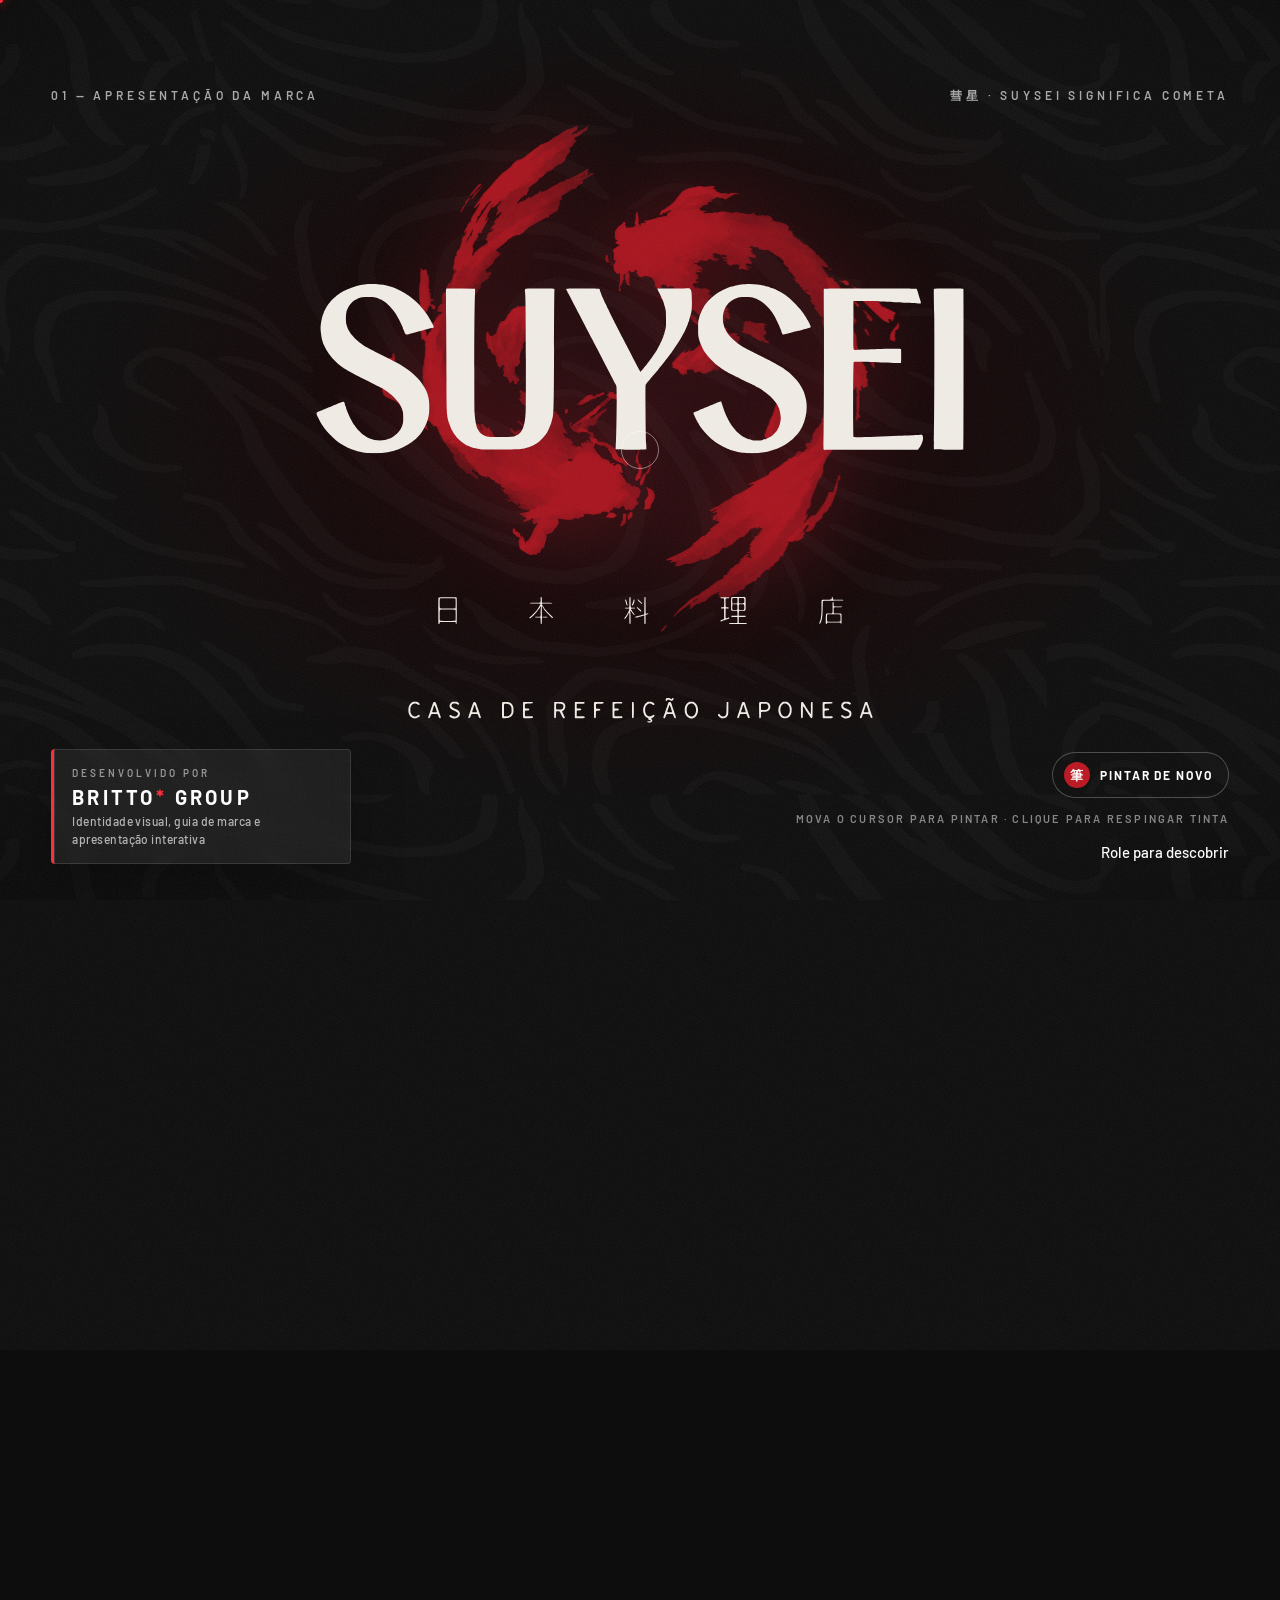
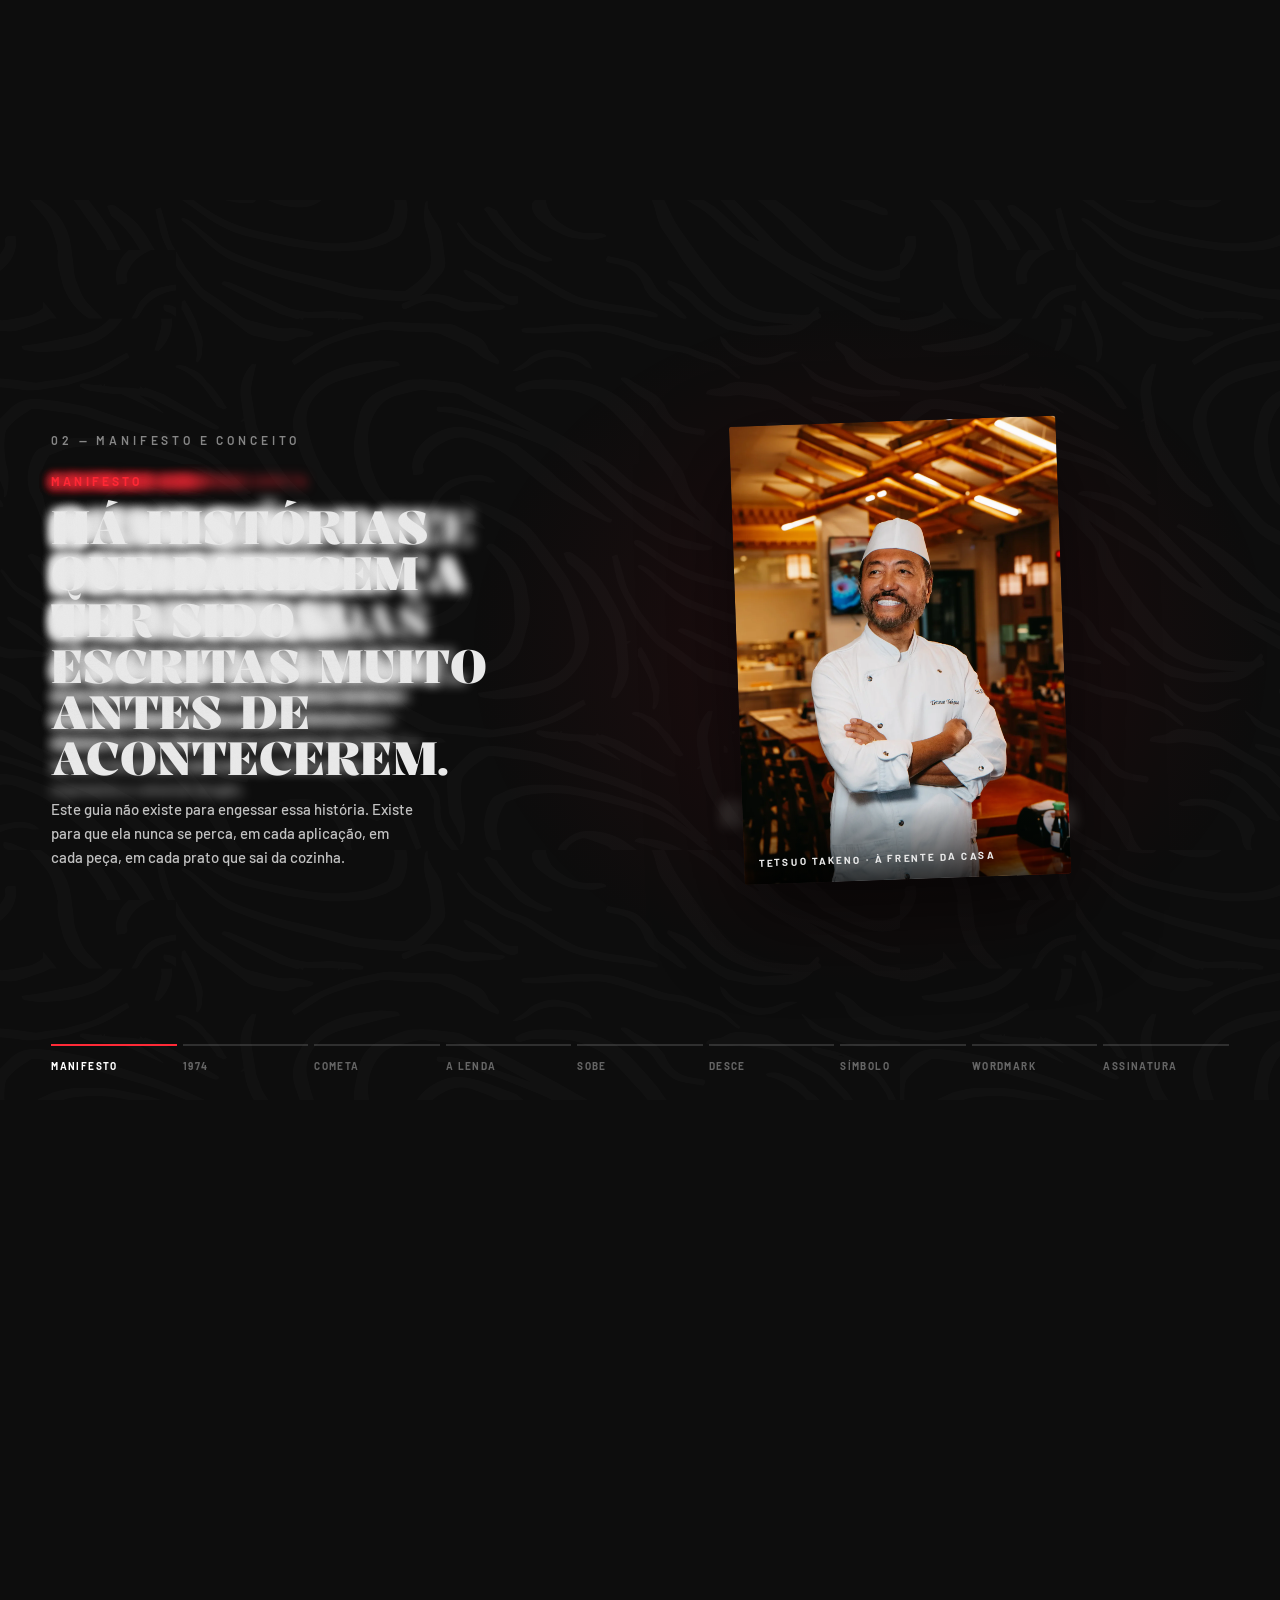
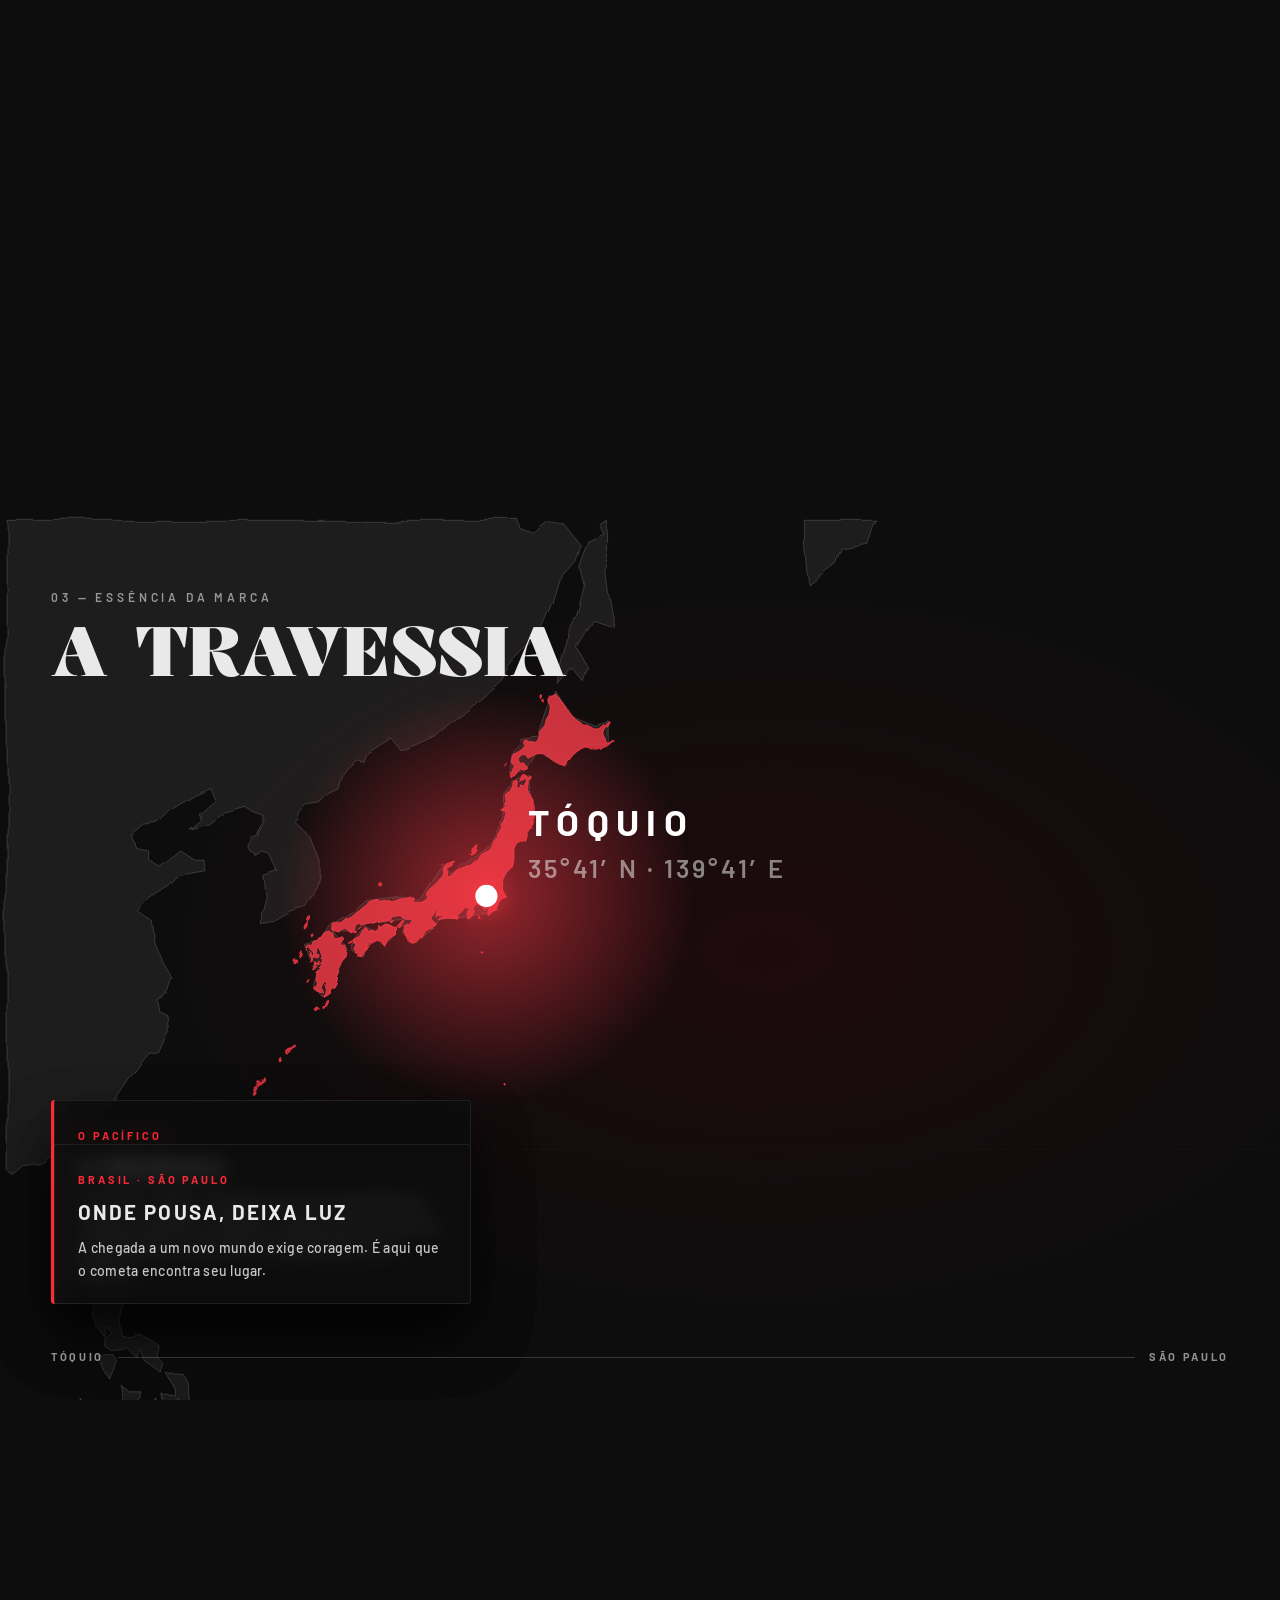
==== commit 2ede7c57: "Fundo escuro na abertura, lenda da carpa constrói o logo, linha do tempo após o pouso, tipografia, p" ====
--- a/index.html
+++ b/index.html
@@ -41,11 +41,11 @@
       <span class="nav__word" data-wordmark></span>
     </a>
     <nav class="nav__links" aria-label="Seções">
-      <a href="#manifesto" data-magnetic>Manifesto</a>
-      <a href="#historia" data-magnetic>História</a>
-      <a href="#conceito" data-magnetic>Conceito</a>
-      <a href="#construcao" data-magnetic>Logotipo</a>
+      <a href="#lenda" data-magnetic>A lenda</a>
+      <a href="#historia" data-magnetic>Travessia</a>
+      <a href="#versoes" data-magnetic>Logotipo</a>
       <a href="#cores" data-magnetic>Cores</a>
+      <a href="#tipografia" data-magnetic>Tipografia</a>
       <a href="#padronagem" data-magnetic>Pattern</a>
       <a href="#aplicacoes" data-magnetic>Aplicações</a>
     </nav>
@@ -54,7 +54,7 @@
 
   <main id="smooth">
 
-    <!-- ============ 1. ABERTURA — pintura sumi-ê ============ -->
+    <!-- ============ 1. ABERTURA — pintura sumi-ê sobre o escuro ============ -->
     <section class="hero" id="hero">
       <div class="hero__sticky">
         <canvas class="hero__ink" id="hero-ink" aria-hidden="true"></canvas>
@@ -81,46 +81,47 @@
           <p class="hero__hint">Mova o cursor para pintar · clique para respingar tinta</p>
           <div class="scroll-hint" aria-hidden="true"><span></span>Role para descobrir</div>
         </div>
-        <div class="hero__flood" aria-hidden="true"></div>
-      </div>
-    </section>
-
-    <!-- ============ 2. FRASE ============ -->
-    <section class="quote" id="intro">
-      <div class="quote__pattern pattern-bg" aria-hidden="true"></div>
-      <h2 class="quote__text" data-word-reveal>
-        <span class="r">Algumas</span> histórias <span class="r">parecem</span> <span class="r">ter sido</span> escritas <span class="r">muito antes de acontecerem.</span>
-      </h2>
-      <p class="quote__sign">— Manifesto Suysei</p>
-    </section>
-
-    <!-- ============ 3. MANIFESTO ============ -->
-    <section class="manifesto" id="manifesto">
-      <div class="manifesto__pattern pattern-bg" aria-hidden="true"></div>
-      <figure class="manifesto__hero">
-        <div class="manifesto__hero-img" data-parallax="-8"><img src="assets/img/story/tetsuo-retrato.webp" alt="Tetsuo Takeno de dólmã branco, braços cruzados e sorrindo no salão do Suysei" width="1300" height="1823"></div>
-        <figcaption><b>Tetsuo Takeno</b>À frente da casa</figcaption>
-      </figure>
-      <div class="manifesto__body">
-        <span class="eyebrow">02 — Manifesto</span>
-        <h2 class="manifesto__title" data-split-chars>Manifesto</h2>
-        <p class="manifesto__lead" data-reveal>Há histórias que parecem ter sido escritas muito antes de acontecerem.</p>
-        <div class="manifesto__cols">
-          <p data-reveal>A de Suysei começa numa feira, em São Paulo, em 1974, muito antes de existir um restaurante, uma placa dourada ou um cardápio. Começa com duas mãos que cozinhavam em casa, e que aos poucos, prato a prato, foram transformando um hábito familiar em um destino.</p>
-          <p data-reveal>O nome que herdamos dessa história (<b>Suysei, cometa</b>) não é um adorno. É uma declaração. Foi assim que uma família saiu do Japão e chegou ao Brasil: sem mapa pronto, mas com a certeza de que valia a pena percorrer a distância.</p>
-          <p data-reveal>E toda travessia difícil exige a mesma coragem de outra criatura sagrada da cultura japonesa: a <b>carpa</b> que nada contra a correnteza, sobe a cachoeira mais alta e, só então, se torna dragão. Suysei é o encontro dessas duas forças, reunidas numa única marca, num único traço.</p>
-          <p data-reveal>Este guia não existe para engessar essa história. Existe para que ela nunca se perca, em cada aplicação, em cada peça, em cada prato que sai da cozinha.</p>
-        </div>
-        <blockquote class="manifesto__quote" data-reveal>Um cometa não pede licença para atravessar o céu: ele cruza o escuro com uma trajetória própria, e onde pousa, deixa luz.</blockquote>
-      </div>
-      <div class="manifesto__strip">
-        <figure class="manifesto__photo manifesto__photo--bw" data-tilt><div data-parallax="-6"><img src="assets/img/story/tetsuo-bw.webp" alt="Tetsuo Takeno finalizando um prato, em preto e branco" loading="lazy"></div><figcaption>O ofício</figcaption></figure>
-        <figure class="manifesto__photo" data-tilt><div data-parallax="-6"><img src="assets/img/story/salmao.webp" alt="Fatias de salmão empilhadas em uma travessa escura" loading="lazy"></div><figcaption>O pescado, carro-chefe da casa</figcaption></figure>
-        <p class="manifesto__sign" data-reveal>Uma história que atravessou gerações.<br>Uma marca preparada para atravessar o tempo.</p>
-      </div>
-    </section>
-
-    <!-- ============ 4. HISTÓRIA — o cometa do Japão ao Brasil ============ -->
+      </div>
+    </section>
+
+    <!-- ============ 2. A LENDA — manifesto + conceito, o logotipo construído pela narrativa ============ -->
+    <section class="legend" id="lenda">
+      <div class="legend__pin">
+        <div class="legend__pattern pattern-bg" aria-hidden="true"></div>
+        <div class="legend__glow" aria-hidden="true"></div>
+        <div class="legend__copy">
+          <span class="eyebrow">02 — Manifesto e conceito</span>
+          <ol class="legend__chapters">
+            <li class="lchap is-active"><span class="lchap__k">Manifesto</span><h2>Há histórias que parecem ter sido escritas muito antes de acontecerem.</h2><p>Este guia não existe para engessar essa história. Existe para que ela nunca se perca, em cada aplicação, em cada peça, em cada prato que sai da cozinha.</p></li>
+            <li class="lchap"><span class="lchap__k">1974 · São Paulo</span><h2>Duas mãos que cozinhavam em casa.</h2><p>A de Suysei começa numa feira, em São Paulo, muito antes de existir um restaurante, uma placa dourada ou um cardápio. Prato a prato, um hábito familiar virou destino.</p></li>
+            <li class="lchap"><span class="lchap__k">彗星 · Suysei significa cometa</span><h2>A força que cruza o universo.</h2><p>Um cometa não pede licença para atravessar o céu: ele cruza o escuro com uma trajetória própria, e onde pousa, deixa luz. Foi assim que uma família saiu do Japão e chegou ao Brasil.</p></li>
+            <li class="lchap"><span class="lchap__k">A lenda da carpa</span><h2>A perseverança que vence as correntezas.</h2><p>Conta a lenda que apenas as carpas mais destemidas conseguem nadar contra as correntezas mais fortes. E a que sobe a mais alta cachoeira se transforma em um imponente e celestial dragão.</p></li>
+            <li class="lchap"><span class="lchap__k">A carpa que sobe</span><h2>A perseverança e a prosperidade.</h2><p>O calor e a força do cometa: o trabalho duro, as dificuldades vencidas no Brasil, a coragem de nunca desistir. Ela diz que todo o esforço valeu a pena.</p></li>
+            <li class="lchap"><span class="lchap__k">A carpa que desce</span><h2>O legado e as raízes.</h2><p>A essência do cometa, o núcleo de onde tudo se originou. Volta-se para baixo como lembrete de honra e gratidão aos antepassados, ao Japão e à família.</p></li>
+            <li class="lchap"><span class="lchap__k">O símbolo</span><h2>Duas carpas desenham o cometa.</h2><p>Em movimento contínuo, as formas fluidas das carpas desenham, juntas, a cauda luminosa do próprio cometa. A ilustração é feita em traço sumi-ê.</p></li>
+            <li class="lchap"><span class="lchap__k">O wordmark</span><h2>Suysei, a assinatura da família.</h2><p>Tipografia sólida, em caixa alta, com peso forte e cortes retos que transmitem disciplina e presença. As letras atravessam o desenho das carpas.</p></li>
+            <li class="lchap"><span class="lchap__k">A assinatura bilíngue</span><h2>O cometa que encontrou seu lugar.</h2><p>“Casa de Refeição Japonesa” e os caracteres 日本料理店 completam a marca: a raiz que nunca se traduz por completo.</p></li>
+          </ol>
+        </div>
+        <div class="legend__stage" aria-hidden="true">
+          <figure class="legend__photo" id="legend-photo"><img src="assets/img/story/tetsuo-retrato.webp" alt="" width="1300" height="1823"><figcaption>Tetsuo Takeno · à frente da casa</figcaption></figure>
+          <div class="legend__logo lc">
+            <div class="legend__fall" id="legend-fall"><canvas></canvas></div>
+            <div class="lc__koi legend__orbit"><canvas id="legend-orbit"></canvas><span class="legend__comet" id="legend-comet"></span></div>
+            <canvas class="lc__koi" id="legend-koi"></canvas>
+            <span class="lc__koi legend__climber" id="legend-climber"></span>
+            <span class="lc__word" data-wordmark></span>
+            <span class="lc__kanji" data-kanji-chars></span>
+            <span class="lc__casa" data-casa></span>
+          </div>
+        </div>
+        <nav class="legend__nav" aria-label="Capítulos da lenda">
+          <button>Manifesto</button><button>1974</button><button>Cometa</button><button>A lenda</button><button>Sobe</button><button>Desce</button><button>Símbolo</button><button>Wordmark</button><button>Assinatura</button>
+        </nav>
+      </div>
+    </section>
+
+    <!-- ============ 3. A TRAVESSIA — o cometa do Japão ao Brasil, depois a linha do tempo ============ -->
     <section class="journey" id="historia">
       <div class="journey__pin">
         <div class="journey__map" id="journey-map" aria-hidden="true"></div>
@@ -145,113 +146,18 @@
             <h3>Onde pousa, deixa luz</h3>
             <p>A chegada a um novo mundo exige coragem. É aqui que o cometa encontra seu lugar.</p>
           </li>
-          <li class="jstep jstep--photo" data-at=".52">
-            <span class="jstep__k">1974</span>
-            <img src="assets/img/story/h-1974.webp" alt="Feira livre em São Paulo, em 1974" loading="lazy">
-            <h3>Uma feira em São Paulo</h3>
-            <p>Tudo começa longe de um restaurante: numa feira, com um casal que cozinha em casa, com as próprias mãos, para a própria família.</p>
-          </li>
-          <li class="jstep jstep--photo" data-at=".62">
-            <span class="jstep__k">Os primeiros passos</span>
-            <img src="assets/img/story/h-primeiros.webp" alt="O casal fundador vestido com quimonos, sob cerejeiras" loading="lazy">
-            <h3>A virada para o japonês</h3>
-            <p>A cozinha da família encontra suas raízes: a culinária japonesa, feita com a disciplina e o cuidado de quem a aprendeu em casa.</p>
-          </li>
-          <li class="jstep jstep--photo" data-at=".72">
-            <span class="jstep__k">Take away</span>
-            <img src="assets/img/story/h-takeaway.webp" alt="Balcão de sushi para viagem com a placa “Sushi de qualidade para todos! 1974”" loading="lazy">
-            <h3>O nascimento do take away</h3>
-            <p>Para popularizar o sushi, a mãe cria o hábito do take away. A procura cresce, e o que era um hábito familiar vira um negócio.</p>
-          </li>
-          <li class="jstep jstep--photo" data-at=".82">
-            <span class="jstep__k">O nome</span>
-            <img src="assets/img/story/h-nome.webp" alt="Duas crianças da família em foto antiga em sépia" loading="lazy">
-            <h3>Suysei, o cometa</h3>
-            <p>O pai escolhe o nome. Suysei significa cometa: uma homenagem à própria travessia da família, com direção, luz e determinação.</p>
-          </li>
-          <li class="jstep jstep--photo" data-at=".91">
-            <span class="jstep__k">Hoje</span>
-            <img src="assets/img/story/h-hoje.webp" alt="Tetsuo segurando bandejas de sushi e sashimi no salão do Suysei" loading="lazy">
-            <h3>Original, não gourmet</h3>
-            <p>O pescado é o carro-chefe da casa. A cozinha não busca ser gourmet: busca ser original, feita por um japonês de verdade, com raízes na tradição.</p>
-          </li>
         </ol>
+        <div class="tl" id="journey-tl">
+          <span class="tl__line" aria-hidden="true"><b id="tl-line"></b></span>
+          <ol class="tl__track" id="tl-track">
+          <li class="tl__item"><span class="tl__dot" aria-hidden="true"></span><span class="tl__k">1974</span><div class="tl__card"><img src="assets/img/story/h-1974.webp" alt="Feira livre em São Paulo, em 1974" loading="lazy"><h3>Uma feira em São Paulo</h3><p>Tudo começa longe de um restaurante: numa feira, com um casal que cozinha em casa, com as próprias mãos, para a própria família.</p></div></li>
+          <li class="tl__item"><span class="tl__dot" aria-hidden="true"></span><span class="tl__k">Os primeiros passos</span><div class="tl__card"><img src="assets/img/story/h-primeiros.webp" alt="O casal fundador vestido com quimonos, sob cerejeiras" loading="lazy"><h3>A virada para o japonês</h3><p>A cozinha da família encontra suas raízes: a culinária japonesa, feita com a disciplina e o cuidado de quem a aprendeu em casa.</p></div></li>
+          <li class="tl__item"><span class="tl__dot" aria-hidden="true"></span><span class="tl__k">Take away</span><div class="tl__card"><img src="assets/img/story/h-takeaway.webp" alt="Balcão de sushi para viagem com a placa “Sushi de qualidade para todos! 1974”" loading="lazy"><h3>O nascimento do take away</h3><p>Para popularizar o sushi, a mãe cria o hábito do take away. A procura cresce, e o que era um hábito familiar vira um negócio.</p></div></li>
+          <li class="tl__item"><span class="tl__dot" aria-hidden="true"></span><span class="tl__k">O nome</span><div class="tl__card"><img src="assets/img/story/h-nome.webp" alt="Duas crianças da família em foto antiga em sépia" loading="lazy"><h3>Suysei, o cometa</h3><p>O pai escolhe o nome. Suysei significa cometa: uma homenagem à própria travessia da família, com direção, luz e determinação.</p></div></li>
+          <li class="tl__item"><span class="tl__dot" aria-hidden="true"></span><span class="tl__k">Hoje</span><div class="tl__card"><img src="assets/img/story/h-hoje.webp" alt="Tetsuo segurando bandejas de sushi e sashimi no salão do Suysei" loading="lazy"><h3>Original, não gourmet</h3><p>O pescado é o carro-chefe da casa. A cozinha não busca ser gourmet: busca ser original, feita por um japonês de verdade, com raízes na tradição.</p></div></li>
+          </ol>
+        </div>
         <div class="journey__progress" aria-hidden="true"><span class="journey__from">Tóquio</span><i><b id="journey-bar"></b></i><span class="journey__to">São Paulo</span></div>
-      </div>
-    </section>
-
-    <!-- ============ 5. CONCEITO — paisagem sumi-ê em paralaxe ============ -->
-    <section class="concept" id="conceito">
-      <div class="concept__sticky">
-        <div class="concept__scene" id="concept-scene" aria-hidden="true"></div>
-        <div class="concept__copy">
-          <span class="eyebrow">04 — Conceito central</span>
-          <p class="concept__line" data-at="0">A força que cruza o universo.</p>
-          <p class="concept__line" data-at="1">A perseverança que vence as correntezas.</p>
-          <p class="concept__line concept__line--end" data-at="2">O cometa que encontrou seu lugar.</p>
-        </div>
-      </div>
-    </section>
-
-    <section class="concept-text">
-      <div class="concept-text__grid">
-        <div>
-          <span class="eyebrow">O cometa que encontrou seu lugar</span>
-          <h2 class="display" data-split-chars>Conceito</h2>
-        </div>
-        <div class="concept-text__cols">
-          <p data-reveal>O nome Suysei carrega a força e a luz de um cometa, e essa não é uma escolha decorativa, é a metáfora exata da história desta família. Ao deixar o Japão, eles iniciaram uma travessia que rompeu fronteiras, cruzando o mundo como um cometa que atravessa o céu escuro em busca de um novo destino.</p>
-          <p data-reveal>Mas chegar a um novo mundo exige coragem. E é aqui que o cometa Suysei se funde a um dos símbolos mais sagrados da cultura japonesa: a lenda da carpa dourada. Conta a lenda que apenas as carpas mais destemidas conseguem nadar contra as correntezas mais fortes — e a que sobe a mais alta cachoeira se transforma em um imponente e celestial dragão.</p>
-          <p data-reveal class="lead">Por isso, o coração da marca é formado por duas carpas em movimento contínuo, cujas formas fluidas desenham, juntas, a cauda luminosa do próprio cometa.</p>
-        </div>
-      </div>
-    </section>
-
-    <!-- ============ 6. AS DUAS CARPAS ============ -->
-    <section class="koi" id="carpas">
-      <div class="koi__stage" data-cursor="Explore">
-        <div class="koi__glow" aria-hidden="true"></div>
-        <div class="koi__fish koi__fish--desce" data-fish="desce"><i></i></div>
-        <div class="koi__fish koi__fish--sobe" data-fish="sobe"><i></i></div>
-        <div class="koi__ring" aria-hidden="true"></div>
-      </div>
-      <div class="koi__side koi__side--left" data-fish-trigger="desce">
-        <span class="eyebrow">O legado e as raízes</span>
-        <h3>A carpa que desce</h3>
-        <p>Representa a essência do cometa, o núcleo de onde tudo se originou. Volta-se para baixo não como recuo, mas como lembrete eterno de honra e gratidão. Ancora o sucesso no respeito aos antepassados, às origens deixadas no Japão e à família — lembrando que a árvore só cresce forte em direção ao céu porque tem raízes profundas na terra.</p>
-      </div>
-      <div class="koi__side koi__side--right" data-fish-trigger="sobe">
-        <span class="eyebrow">A perseverança e a prosperidade</span>
-        <h3>A carpa que sobe</h3>
-        <p>Representa o calor e a força do cometa: o trabalho duro, as dificuldades vencidas no Brasil, a coragem de nunca desistir. É a carpa subindo a cachoeira em direção ao sucesso absoluto, prestes a se transformar em dragão. Ela diz que todo o esforço valeu a pena, e que o futuro é de vitórias.</p>
-      </div>
-      <p class="koi__summary" data-reveal><b>O Suysei é isso:</b> energia vital de um cometa que encontrou seu lugar e a persistência de carpas que viraram dragões. Cada prato servido, cada sorriso no atendimento e cada detalhe deste espaço carrega essa poeira de estrelas e essa herança de superação.</p>
-    </section>
-
-    <!-- ============ 7. CONSTRUÇÃO DA MARCA ============ -->
-    <section class="build" id="construcao">
-      <div class="build__pin">
-        <div class="build__bg" aria-hidden="true"></div>
-        <div class="build__steps">
-          <span class="eyebrow">05 — Logotipo</span>
-          <h2 class="display">A marca em construção</h2>
-          <ol class="build__list">
-            <li data-step="0"><b>00</b><span><strong>O círculo do cometa</strong>A trajetória, traçada num único gesto de pincel. É o espaço que as carpas vão ocupar.</span></li>
-            <li data-step="1"><b>01</b><span><strong>O símbolo das carpas</strong>A ilustração central, em traço sumi-ê, formando o círculo do cometa. É a travessia representada em movimento.</span></li>
-            <li data-step="2"><b>02</b><span><strong>O wordmark “Suysei”</strong>Tipografia sólida, em caixa alta, com peso forte e cortes retos que transmitem disciplina e presença. É a assinatura da família.</span></li>
-            <li data-step="3"><b>03</b><span><strong>A assinatura bilíngue</strong>“Casa de Refeição Japonesa” acompanhada dos caracteres 日本料理店, reforçando a autenticidade e a origem da casa.</span></li>
-          </ol>
-        </div>
-        <div class="build__stage">
-          <canvas class="build__enso" id="build-enso" aria-hidden="true"></canvas>
-          <div class="build__logo lc" aria-label="Assinatura centralizada Suysei">
-            <canvas class="lc__koi" id="build-koi" aria-hidden="true"></canvas>
-            <span class="lc__word" data-wordmark data-split-letters></span>
-            <span class="lc__kanji" data-kanji-chars></span>
-            <span class="lc__casa" data-casa></span>
-          </div>
-        </div>
-        <div class="build__counter" aria-hidden="true"><span id="build-num">00</span>/03</div>
       </div>
     </section>
 
@@ -259,7 +165,7 @@
     <section class="versions" id="versoes">
       <div class="versions__head">
         <div>
-          <span class="eyebrow">06 — Versões</span>
+          <span class="eyebrow">04 — Logotipo</span>
           <h2 class="display" data-split-chars>Variações</h2>
         </div>
         <p data-reveal>A Suysei possui quatro construções de logotipo, pensadas para situações diferentes de espaço, suporte e leitura. Todas compartilham os mesmos três elementos — símbolo, wordmark e assinatura bilíngue — apenas reorganizados. E todas existem em duas cores de fundo: positiva e negativa.</p>
@@ -315,7 +221,7 @@
     <!-- ============ 9. USO CORRETO ============ -->
     <section class="usage" id="uso">
       <div class="usage__head">
-        <span class="eyebrow">07 — Uso correto × incorreto</span>
+        <span class="eyebrow">05 — Uso correto × incorreto</span>
         <h2 class="display">Respeite o traço</h2>
         <p class="usage__hint">Passe o mouse (ou toque) para ver o que <b>não</b> fazer.</p>
       </div>
@@ -350,7 +256,7 @@
     <!-- ============ 10. CORES ============ -->
     <section class="colors" id="cores">
       <div class="colors__head">
-        <span class="eyebrow">08 — Paleta oficial</span>
+        <span class="eyebrow">06 — Paleta oficial</span>
         <h2 class="display" data-split-chars>Cores</h2>
         <p data-reveal>Quatro cores, nenhuma aproximação. Clique em uma cor para copiar o código.</p>
       </div>
@@ -383,15 +289,69 @@
       <div class="toast" id="toast" role="status"></div>
     </section>
 
+    <!-- ============ 7. TIPOGRAFIA ============ -->
+    <section class="typo" id="tipografia">
+      <div class="typo__head">
+        <div>
+          <span class="eyebrow">07 — Tipografia</span>
+          <h2 class="display" data-split-chars>Tipografia</h2>
+        </div>
+        <p data-reveal>Três vozes que nunca se misturam: o wordmark desenhado para a marca, uma display de impacto para títulos e uma sem serifa disciplinada para tudo que acompanha. O japonês aparece sempre como assinatura, nunca como enfeite.</p>
+      </div>
+      <div class="typo__grid">
+        <article class="tcardx tcardx--word">
+          <span class="tcardx__k">Wordmark</span>
+          <div class="tcardx__specimen" data-wordmark></div>
+          <h3>Lettering exclusivo</h3>
+          <p>Desenhado para a Suysei, com cortes retos e terminações firmes. Não é uma fonte: use sempre o arquivo oficial do logotipo.</p>
+        </article>
+        <article class="tcardx tcardx--display">
+          <span class="tcardx__k">Títulos</span>
+          <div class="tcardx__big" aria-hidden="true">Aa</div>
+          <h3>Kalnia</h3>
+          <p>Display de alto contraste com terminações em cunha, sempre em caixa alta. Para títulos, aberturas e frases de destaque.</p>
+          <p class="tcardx__glyphs" aria-hidden="true">A B C D E F G H I J K L M N O P Q R S T U V W X Y Z<br>0 1 2 3 4 5 6 7 8 9 · Ç Ã É Õ</p>
+        </article>
+        <article class="tcardx tcardx--text">
+          <span class="tcardx__k">Textos e assinatura</span>
+          <div class="tcardx__big" aria-hidden="true">Aa</div>
+          <h3>Barlow</h3>
+          <p>Sem serifa de desenho técnico e leitura limpa. Em caixa alta com espaçamento largo nas assinaturas; em peso médio no texto corrido.</p>
+          <p class="tcardx__glyphs" aria-hidden="true">A B C D E F G H I J K L M N O P Q R S T U V W X Y Z<br>a b c d e f g h i j k l m n o p q r s t u v w x y z</p>
+        </article>
+        <article class="tcardx tcardx--jp">
+          <span class="tcardx__k">Japonês</span>
+          <div class="tcardx__specimen tcardx__specimen--jp" data-kanji></div>
+          <h3>日本料理店</h3>
+          <p>“Casa de refeição japonesa”. Acompanha a assinatura, espaçado e em peso leve. Não se traduz e não se recria em outra fonte.</p>
+        </article>
+      </div>
+      <div class="typetester">
+        <div class="typetester__ui">
+          <label for="tt-text">Teste a hierarquia</label>
+          <input id="tt-text" type="text" value="A força que cruza o universo" maxlength="60" autocomplete="off">
+          <div class="typetester__opts" role="group" aria-label="Estilo">
+            <button class="ttopt is-active" data-tt="display" aria-pressed="true">Título</button>
+            <button class="ttopt" data-tt="sub" aria-pressed="false">Subtítulo</button>
+            <button class="ttopt" data-tt="label" aria-pressed="false">Assinatura</button>
+            <button class="ttopt" data-tt="body" aria-pressed="false">Texto</button>
+          </div>
+          <label for="tt-size">Tamanho<input id="tt-size" type="range" min="16" max="120" value="72"></label>
+        </div>
+        <p class="typetester__out" id="tt-out" data-tt="display">A força que cruza o universo</p>
+        <dl class="typetester__spec" id="tt-spec"></dl>
+      </div>
+    </section>
+
     <!-- ============ 10b. PADRONAGEM ============ -->
     <section class="patternsec" id="padronagem">
       <div class="patternsec__head">
         <div>
-          <span class="eyebrow">09 — Padronagem</span>
+          <span class="eyebrow">08 — Padronagem</span>
           <h2 class="display" data-split-chars>Pattern</h2>
         </div>
         <div class="patternsec__text">
-          <p data-reveal>O pattern da Suysei nasce do mesmo pincel que desenha as carpas: pinceladas cheias no meio e secas nas pontas, girando em redemoinhos. É a correnteza que a carpa enfrenta, transformada em textura.</p>
+          <p data-reveal>O pattern oficial da Suysei nasce do mesmo pincel que desenha as carpas: pinceladas cheias no meio e secas nas pontas, girando em redemoinhos. É a correnteza que a carpa enfrenta, transformada em textura.</p>
           <p data-reveal>Funciona como pano de fundo, nunca como protagonista. Aparece tom sobre tom em uniformes, embalagens e superfícies, e em vermelho sobre off-white nas peças de destaque.</p>
         </div>
       </div>
@@ -409,7 +369,7 @@
             <button class="pswatch" data-bg="#e9e6e0" data-fg="#bc1621" data-ink="#111111" data-koi="#bc1621" data-name="Destaque · vermelho sobre off-white" aria-pressed="false"><i style="--a:#e9e6e0;--b:#bc1621"></i>Off-white</button>
             <button class="pswatch" data-bg="#e9e6e0" data-fg="#d2cdc4" data-ink="#111111" data-koi="#bc1621" data-name="Tom sobre tom · off-white" aria-pressed="false"><i style="--a:#e9e6e0;--b:#c9c3b8"></i>Papel</button>
           </div>
-          <label class="patternlab__range" for="pattern-scale">Escala<input type="range" id="pattern-scale" min="160" max="640" value="340"></label>
+          <label class="patternlab__range" for="pattern-scale">Escala<input type="range" id="pattern-scale" min="360" max="1500" value="760"></label>
           <ul class="patternlab__rules">
             <li>Sempre em uma cor sólida, sem degradê.</li>
             <li>Nunca passa por cima do logotipo: o símbolo pede área livre.</li>
@@ -419,7 +379,7 @@
       </div>
       <div class="patternsec__apps">
         <figure data-lightbox tabindex="0"><img src="assets/img/mockups/dolma-black.webp" alt="Dólmã preto com o pattern na manga e carpa vermelha" loading="lazy"><figcaption>Dólmã · tom sobre tom</figcaption></figure>
-        <figure data-lightbox tabindex="0"><img src="assets/img/mockups/avental-off-white.webp" alt="Avental off-white com bolso estampado com o pattern em vermelho" loading="lazy"><figcaption>Avental · bolso em vermelho</figcaption></figure>
+        <figure data-lightbox tabindex="0"><img src="assets/img/mockups/papel-seda.webp" alt="Arte do papel seda de bandeja: pattern cinza sobre branco com selos vermelhos da Suysei" loading="lazy"><figcaption>Papel seda de bandeja · arte oficial</figcaption></figure>
         <figure data-lightbox tabindex="0"><img src="assets/img/mockups/caixa-delivery.webp" alt="Caixa de delivery preta com o pattern tom sobre tom" loading="lazy"><figcaption>Embalagem · fundo</figcaption></figure>
       </div>
     </section>
@@ -428,7 +388,7 @@
     <section class="persona" id="personalidade">
       <div class="persona__brush" aria-hidden="true" data-parallax="20"></div>
       <div class="persona__intro">
-        <span class="eyebrow">10 — Atmosfera e personalidade</span>
+        <span class="eyebrow">09 — Atmosfera e personalidade</span>
         <h2 class="display display--xl" data-split-chars>Persona|lidade</h2>
         <h3 class="persona__claim" data-reveal>Tradição, disciplina e hospitalidade.</h3>
         <p data-reveal>A marca não busca ser contemporânea por moda, busca ser atemporal por história. É a união entre a força imparável de um cometa e a estabilidade de uma mesa farta em família. Não há pressa em ser a última tendência; há orgulho em ser a mesma verdade, servida geração após geração.</p>
@@ -454,70 +414,133 @@
       </div>
     </section>
 
-    <!-- ============ 12. APLICAÇÕES 3D ============ -->
-    <section class="studio" id="aplicacoes">
-      <div class="studio__head">
-        <span class="eyebrow">11 — Aplicações</span>
-        <h2 class="display" data-split-chars>Mockups</h2>
-        <p data-reveal>As peças da marca recriadas em 3D. Arraste para girar, clique no objeto para interagir.</p>
-      </div>
-      <div class="studio__wrap">
-        <div class="studio__stage">
-          <canvas id="studio-gl" data-cursor="Arraste"></canvas>
-          <div class="studio__floor" aria-hidden="true"></div>
-          <p class="studio__tip" id="studio-tip">Clique na caixa para abrir a tampa</p>
-        </div>
-        <div class="studio__menu" role="tablist" aria-label="Mockups 3D">
-          <button class="smenu is-active" data-object="caixa" data-magnetic><b>01</b><span>Caixa presente<small>Gift box · 2 andares</small></span></button>
-          <button class="smenu" data-object="sacola" data-magnetic><b>02</b><span>Sacola<small>Take away · papel kraft preto</small></span></button>
-          <button class="smenu" data-object="carta" data-magnetic><b>03</b><span>Carta de drinks<small>Frente e verso</small></span></button>
-          <button class="smenu" data-object="bowl" data-magnetic><b>04</b><span>Bowl<small>Yakisoba · poke</small></span></button>
-        </div>
-      </div>
-    </section>
-
-    <!-- ============ 13. GALERIA ============ -->
-    <section class="gallery" id="galeria">
-      <div class="gallery__head">
-        <div>
-          <span class="eyebrow">12 — Pontos de contato</span>
-          <h2 class="display">A marca no dia a dia</h2>
-        </div>
-        <p class="gallery__lead">24 aplicações, da fachada ao vale-presente. Filtre por categoria e clique em uma imagem para ampliar.</p>
-      </div>
-      <div class="gallery__filters" role="group" aria-label="Filtrar aplicações">
-          <button class="gfilter is-active" data-filter="todos" aria-pressed="true" data-magnetic>Todos<sup>24</sup></button>
-          <button class="gfilter" data-filter="ambiente" aria-pressed="false" data-magnetic>Ambiente<sup>4</sup></button>
-          <button class="gfilter" data-filter="mesa" aria-pressed="false" data-magnetic>Mesa e cardápios<sup>8</sup></button>
-          <button class="gfilter" data-filter="embalagens" aria-pressed="false" data-magnetic>Embalagens<sup>4</sup></button>
-          <button class="gfilter" data-filter="uniformes" aria-pressed="false" data-magnetic>Uniformes<sup>6</sup></button>
-          <button class="gfilter" data-filter="papelaria" aria-pressed="false" data-magnetic>Papelaria<sup>2</sup></button>
-      </div>
-      <div class="gallery__grid" id="gallery-grid">
-        <figure class="gitem gitem--feat" data-cat="ambiente" data-lightbox tabindex="0"><div class="gitem__img" data-parallax="-5"><img src="assets/img/mockups/fachada.webp" alt="Fachada do Suysei à noite com o letreiro da assinatura centralizada" loading="lazy" width="1536" height="1024"></div><figcaption><span>Ambiente</span><b>Fachada</b>Letreiro iluminado</figcaption></figure>
-        <figure class="gitem" data-cat="ambiente" data-lightbox tabindex="0"><div class="gitem__img" data-parallax="-5"><img src="assets/img/mockups/balcao-recepcao.webp" alt="Balcão de recepção em pedra escura com o logotipo Suysei" loading="lazy" width="1536" height="1024"></div><figcaption><span>Ambiente</span><b>Recepção</b>Balcão em pedra</figcaption></figure>
-        <figure class="gitem" data-cat="ambiente" data-lightbox tabindex="0"><div class="gitem__img" data-parallax="-5"><img src="assets/img/mockups/noren.webp" alt="Noren de tecido off-white com uma carpa preta e uma vermelha" loading="lazy" width="1536" height="1024"></div><figcaption><span>Ambiente</span><b>Noren</b>Cortina da entrada</figcaption></figure>
-        <figure class="gitem" data-cat="embalagens" data-lightbox tabindex="0"><div class="gitem__img" data-parallax="-5"><img src="assets/img/mockups/caixa-delivery.webp" alt="Caixa de delivery preta com a assinatura centralizada e cinta vermelha" loading="lazy" width="1536" height="1024"></div><figcaption><span>Embalagens</span><b>Caixa delivery</b>Cinta vermelha</figcaption></figure>
-        <figure class="gitem" data-cat="embalagens" data-lightbox tabindex="0"><div class="gitem__img" data-parallax="-5"><img src="assets/img/mockups/sacolas-off-white.webp" alt="Duas sacolas off-white com carpas em nanquim e ondas vermelhas" loading="lazy" width="1536" height="1024"></div><figcaption><span>Embalagens</span><b>Sacolas</b>Off-white · alça vermelha</figcaption></figure>
-        <figure class="gitem gitem--feat" data-cat="mesa" data-lightbox tabindex="0"><div class="gitem__img" data-parallax="-5"><img src="assets/img/mockups/menu-capa-guardanapo.webp" alt="Cardápio preto com costura japonesa vermelha e guardanapo com o logotipo" loading="lazy" width="1536" height="1024"></div><figcaption><span>Mesa e cardápios</span><b>Cardápio</b>Encadernação japonesa</figcaption></figure>
-        <figure class="gitem" data-cat="uniformes" data-lightbox tabindex="0"><div class="gitem__img" data-parallax="-5"><img src="assets/img/mockups/avental-off-white.webp" alt="Avental off-white com carpa em nanquim e bolso estampado com ondas vermelhas" loading="lazy" width="1536" height="1024"></div><figcaption><span>Uniformes</span><b>Avental</b>Off-white · bolso de ondas</figcaption></figure>
-        <figure class="gitem" data-cat="mesa" data-lightbox tabindex="0"><div class="gitem__img" data-parallax="-5"><img src="assets/img/mockups/pratos.webp" alt="Pratos de cerâmica com carpas vermelhas e ondas em nanquim" loading="lazy" width="1536" height="1024"></div><figcaption><span>Mesa e cardápios</span><b>Louça</b>Carpas e ondas</figcaption></figure>
-        <figure class="gitem gitem--feat" data-cat="ambiente" data-lightbox tabindex="0"><div class="gitem__img" data-parallax="-5"><img src="assets/img/mockups/quadros-salao.webp" alt="Três quadros no salão: paisagem japonesa, o logotipo e o mapa da travessia do Japão ao Brasil" loading="lazy" width="1536" height="1024"></div><figcaption><span>Ambiente</span><b>Salão</b>Quadros da travessia</figcaption></figure>
-        <figure class="gitem" data-cat="uniformes" data-lightbox tabindex="0"><div class="gitem__img" data-parallax="-5"><img src="assets/img/mockups/dolma-black.webp" alt="Dólmã preto com estampa de ondas e carpa vermelha" loading="lazy" width="1536" height="1024"></div><figcaption><span>Uniformes</span><b>Dólmã black</b>Ondas e carpa</figcaption></figure>
-        <figure class="gitem" data-cat="embalagens" data-lightbox tabindex="0"><div class="gitem__img" data-parallax="-5"><img src="assets/img/mockups/sacola-preta.webp" alt="Sacola preta com a assinatura centralizada sobre a mesa" loading="lazy" width="1536" height="1024"></div><figcaption><span>Embalagens</span><b>Sacola take away</b>Preta · alça de papel</figcaption></figure>
-        <figure class="gitem gitem--tall" data-cat="mesa" data-lightbox tabindex="0"><div class="gitem__img" data-parallax="-5"><img src="assets/img/mockups/drinks-1.webp" alt="Carta de drinks Suysei, fundo preto com moldura vermelha" loading="lazy" width="1536" height="1024"></div><figcaption><span>Mesa e cardápios</span><b>Carta de drinks</b>Página interna</figcaption></figure>
-        <figure class="gitem" data-cat="mesa" data-lightbox tabindex="0"><div class="gitem__img" data-parallax="-5"><img src="assets/img/mockups/carta-drinks-capa.webp" alt="Capa da carta de drinks ao lado de um coquetel" loading="lazy" width="1536" height="1024"></div><figcaption><span>Mesa e cardápios</span><b>Carta de drinks</b>Capa</figcaption></figure>
-        <figure class="gitem" data-cat="papelaria" data-lightbox tabindex="0"><div class="gitem__img" data-parallax="-5"><img src="assets/img/mockups/envelope-cartao.webp" alt="Envelope preto com o símbolo e cartão off-white com a assinatura" loading="lazy" width="1536" height="1024"></div><figcaption><span>Papelaria</span><b>Cartão</b>Envelope preto</figcaption></figure>
-        <figure class="gitem gitem--feat" data-cat="mesa" data-lightbox tabindex="0"><div class="gitem__img" data-parallax="-5"><img src="assets/img/mockups/menu-app.webp" alt="Celular com o app do Suysei ao lado do cardápio impresso" loading="lazy" width="1536" height="1024"></div><figcaption><span>Mesa e cardápios</span><b>Cardápio digital</b>App e capa</figcaption></figure>
-        <figure class="gitem" data-cat="mesa" data-lightbox tabindex="0"><div class="gitem__img" data-parallax="-5"><img src="assets/img/mockups/jogo-americano.webp" alt="Jogo americano off-white com o logotipo e prato de sushi" loading="lazy" width="1536" height="1024"></div><figcaption><span>Mesa e cardápios</span><b>Jogo americano</b>Mesa posta</figcaption></figure>
-        <figure class="gitem" data-cat="mesa" data-lightbox tabindex="0"><div class="gitem__img" data-parallax="-5"><img src="assets/img/mockups/porta-copos.webp" alt="Porta-copos claro e escuro com o logotipo" loading="lazy" width="1536" height="1024"></div><figcaption><span>Mesa e cardápios</span><b>Porta-copos</b>Claro e escuro</figcaption></figure>
-        <figure class="gitem" data-cat="mesa" data-lightbox tabindex="0"><div class="gitem__img" data-parallax="-5"><img src="assets/img/mockups/cardapio-display.webp" alt="Cardápio preto e display de mesa com ilustração de nigiri" loading="lazy" width="1536" height="1024"></div><figcaption><span>Mesa e cardápios</span><b>Display de mesa</b>Cardápio e sugestão</figcaption></figure>
-        <figure class="gitem" data-cat="uniformes" data-lightbox tabindex="0"><div class="gitem__img" data-parallax="-5"><img src="assets/img/mockups/avental-banner.webp" alt="Avental preto com a assinatura e banner preto com o logotipo" loading="lazy" width="1536" height="1024"></div><figcaption><span>Uniformes</span><b>Avental black</b>Com banner do salão</figcaption></figure>
-        <figure class="gitem" data-cat="uniformes" data-lightbox tabindex="0"><div class="gitem__img" data-parallax="-5"><img src="assets/img/mockups/camiseta-black.webp" alt="Camiseta preta com o logotipo no peito e carpa na manga" loading="lazy" width="1536" height="1024"></div><figcaption><span>Uniformes</span><b>Camiseta</b>Atendimento</figcaption></figure>
-        <figure class="gitem" data-cat="papelaria" data-lightbox tabindex="0"><div class="gitem__img" data-parallax="-5"><img src="assets/img/mockups/vale-presente.webp" alt="Vale-presente off-white com envelope preto" loading="lazy" width="1536" height="1024"></div><figcaption><span>Papelaria</span><b>Vale-presente</b>Cartão e envelope</figcaption></figure>
-        <figure class="gitem" data-cat="embalagens" data-lightbox tabindex="0"><div class="gitem__img" data-parallax="-5"><img src="assets/img/mockups/caixas-andares.webp" alt="Caixas presente Suysei pretas, de um e dois andares, sobre mármore" loading="lazy" width="1536" height="1024"></div><figcaption><span>Embalagens</span><b>Gift box</b>1 e 2 andares</figcaption></figure>
-        <figure class="gitem" data-cat="uniformes" data-lightbox tabindex="0"><div class="gitem__img" data-parallax="-5"><img src="assets/img/mockups/uniforme-black.webp" alt="Garçom com camiseta e avental pretos Suysei, com carpa branca estampada" loading="lazy" width="1536" height="1024"></div><figcaption><span>Uniformes</span><b>Uniforme black</b>Garçons e atendentes</figcaption></figure>
-        <figure class="gitem gitem--pano" data-cat="uniformes" data-lightbox tabindex="0"><div class="gitem__img" data-parallax="-5"><img src="assets/img/mockups/uniforme-cozinha.webp" alt="Cozinheiro cortando salmão usando avental Suysei" loading="lazy" width="1536" height="1024"></div><figcaption><span>Uniformes</span><b>Cozinha</b>Avental grafite</figcaption></figure>
+    <!-- ============ 10. APLICAÇÕES — por categoria ============ -->
+    <section class="apps" id="aplicacoes">
+      <div class="apps__head">
+        <span class="eyebrow">10 — Aplicações</span>
+        <h2 class="display" data-split-chars>A marca no dia a dia</h2>
+        <p data-reveal>Cinco frentes, cada uma com seus pontos de contato. Em cada categoria, uma peça recriada em 3D para você girar e tocar.</p>
+      </div>
+      <nav class="apps__nav" aria-label="Categorias de aplicação">
+        <a href="#ap-ambiente" data-magnetic><b>10.1</b>Ambiente</a>
+        <a href="#ap-mesa" data-magnetic><b>10.2</b>Mesa e cardápios</a>
+        <a href="#ap-embalagens" data-magnetic><b>10.3</b>Embalagens</a>
+        <a href="#ap-uniformes" data-magnetic><b>10.4</b>Uniformes</a>
+        <a href="#ap-papelaria" data-magnetic><b>10.5</b>Papelaria</a>
+      </nav>
+    </section>
+
+    <section class="appcat appcat--ambiente" id="ap-ambiente">
+      <header class="appcat__head">
+        <span class="appcat__n">10.1</span>
+        <h2 class="appcat__title">Ambiente</h2>
+        <p class="appcat__desc">A casa veste a marca: fachada iluminada à noite, recepção em pedra escura, o noren na entrada e os quadros que contam a travessia do Japão ao Brasil.</p>
+      </header>
+      <div class="appcat__body">
+        <div class="appcat__stage">
+          <canvas data-stage="noren" data-cursor="Arraste"></canvas>
+          <span class="appcat__badge">3D</span>
+          <div class="appcat__objs" role="group" aria-label="Peças em 3D"></div>
+          <p class="appcat__tip"></p>
+        </div>
+        <div class="appcat__photos appcat__photos--4">
+          <figure class="aphoto aphoto--lead" data-lightbox tabindex="0"><div class="aphoto__img" data-parallax="-5"><img src="assets/img/mockups/fachada.webp" alt="Fachada do Suysei à noite com o letreiro da assinatura centralizada" loading="lazy" width="1536" height="1024"></div><figcaption><span>Ambiente</span><b>Fachada</b>Letreiro iluminado</figcaption></figure>
+          <figure class="aphoto" data-lightbox tabindex="0"><div class="aphoto__img" data-parallax="-5"><img src="assets/img/mockups/quadros-salao.webp" alt="Três quadros no salão: paisagem japonesa, o logotipo e o mapa da travessia do Japão ao Brasil" loading="lazy" width="1536" height="1024"></div><figcaption><span>Ambiente</span><b>Salão</b>Quadros da travessia</figcaption></figure>
+          <figure class="aphoto" data-lightbox tabindex="0"><div class="aphoto__img" data-parallax="-5"><img src="assets/img/mockups/balcao-recepcao.webp" alt="Balcão de recepção em pedra escura com o logotipo Suysei" loading="lazy" width="1536" height="1024"></div><figcaption><span>Ambiente</span><b>Recepção</b>Balcão em pedra</figcaption></figure>
+          <figure class="aphoto" data-lightbox tabindex="0"><div class="aphoto__img" data-parallax="-5"><img src="assets/img/mockups/noren.webp" alt="Noren de tecido off-white com uma carpa preta e uma vermelha" loading="lazy" width="1536" height="1024"></div><figcaption><span>Ambiente</span><b>Noren</b>Cortina da entrada</figcaption></figure>
+        </div>
+      </div>
+    </section>
+
+    <section class="appcat appcat--mesa" id="ap-mesa">
+      <header class="appcat__head">
+        <span class="appcat__n">10.2</span>
+        <h2 class="appcat__title">Mesa e cardápios</h2>
+        <p class="appcat__desc">Onde a marca encontra o cliente: cardápio encadernado à mão, carta de drinks, porta-copos, jogo americano, louça com as carpas e o cardápio digital.</p>
+      </header>
+      <div class="appcat__body">
+        <div class="appcat__stage">
+          <canvas data-stage="carta,portacopos" data-cursor="Arraste"></canvas>
+          <span class="appcat__badge">3D</span>
+          <div class="appcat__objs" role="group" aria-label="Peças em 3D"><button class="aobj is-active" data-obj="0" aria-pressed="true">Carta de drinks</button><button class="aobj" data-obj="1" aria-pressed="false">Porta-copos</button></div>
+          <p class="appcat__tip"></p>
+        </div>
+        <div class="appcat__photos appcat__photos--8">
+          <figure class="aphoto aphoto--lead" data-lightbox tabindex="0"><div class="aphoto__img" data-parallax="-5"><img src="assets/img/mockups/menu-capa-guardanapo.webp" alt="Cardápio preto com costura japonesa vermelha e guardanapo com o logotipo" loading="lazy" width="1536" height="1024"></div><figcaption><span>Mesa e cardápios</span><b>Cardápio</b>Encadernação japonesa</figcaption></figure>
+          <figure class="aphoto" data-lightbox tabindex="0"><div class="aphoto__img" data-parallax="-5"><img src="assets/img/mockups/carta-drinks-capa.webp" alt="Capa da carta de drinks ao lado de um coquetel" loading="lazy" width="1536" height="1024"></div><figcaption><span>Mesa e cardápios</span><b>Carta de drinks</b>Capa</figcaption></figure>
+          <figure class="aphoto" data-lightbox tabindex="0"><div class="aphoto__img" data-parallax="-5"><img src="assets/img/mockups/pratos.webp" alt="Pratos de cerâmica com carpas vermelhas e ondas em nanquim" loading="lazy" width="1536" height="1024"></div><figcaption><span>Mesa e cardápios</span><b>Louça</b>Carpas e ondas</figcaption></figure>
+          <figure class="aphoto" data-lightbox tabindex="0"><div class="aphoto__img" data-parallax="-5"><img src="assets/img/mockups/jogo-americano.webp" alt="Jogo americano off-white com o logotipo e prato de sushi" loading="lazy" width="1536" height="1024"></div><figcaption><span>Mesa e cardápios</span><b>Jogo americano</b>Mesa posta</figcaption></figure>
+          <figure class="aphoto" data-lightbox tabindex="0"><div class="aphoto__img" data-parallax="-5"><img src="assets/img/mockups/porta-copos.webp" alt="Porta-copos claro e escuro com o logotipo" loading="lazy" width="1536" height="1024"></div><figcaption><span>Mesa e cardápios</span><b>Porta-copos</b>Claro e escuro</figcaption></figure>
+          <figure class="aphoto" data-lightbox tabindex="0"><div class="aphoto__img" data-parallax="-5"><img src="assets/img/mockups/cardapio-display.webp" alt="Cardápio preto e display de mesa com ilustração de nigiri" loading="lazy" width="1536" height="1024"></div><figcaption><span>Mesa e cardápios</span><b>Display de mesa</b>Cardápio e sugestão</figcaption></figure>
+          <figure class="aphoto" data-lightbox tabindex="0"><div class="aphoto__img" data-parallax="-5"><img src="assets/img/mockups/menu-app.webp" alt="Celular com o app do Suysei ao lado do cardápio impresso" loading="lazy" width="1536" height="1024"></div><figcaption><span>Mesa e cardápios</span><b>Cardápio digital</b>App e capa</figcaption></figure>
+          <figure class="aphoto" data-lightbox tabindex="0"><div class="aphoto__img" data-parallax="-5"><img src="assets/img/mockups/drinks-1.webp" alt="Carta de drinks Suysei, fundo preto com moldura vermelha" loading="lazy" width="1536" height="1024"></div><figcaption><span>Mesa e cardápios</span><b>Carta de drinks</b>Página interna</figcaption></figure>
+        </div>
+      </div>
+    </section>
+
+    <section class="appcat appcat--embalagens" id="ap-embalagens">
+      <header class="appcat__head">
+        <span class="appcat__n">10.3</span>
+        <h2 class="appcat__title">Embalagens</h2>
+        <p class="appcat__desc">Take away e delivery com o mesmo cuidado do salão. O preto domina, o vermelho aparece como selo e o pattern assina em tom sobre tom.</p>
+      </header>
+      <div class="appcat__body">
+        <div class="appcat__stage">
+          <canvas data-stage="sacola,caixa,bowl" data-cursor="Arraste"></canvas>
+          <span class="appcat__badge">3D</span>
+          <div class="appcat__objs" role="group" aria-label="Peças em 3D"><button class="aobj is-active" data-obj="0" aria-pressed="true">Sacola preta</button><button class="aobj" data-obj="1" aria-pressed="false">Caixa presente</button><button class="aobj" data-obj="2" aria-pressed="false">Bowl</button></div>
+          <p class="appcat__tip"></p>
+        </div>
+        <div class="appcat__photos appcat__photos--4">
+          <figure class="aphoto aphoto--lead" data-lightbox tabindex="0"><div class="aphoto__img" data-parallax="-5"><img src="assets/img/mockups/sacola-preta.webp" alt="Sacola preta com a assinatura centralizada sobre a mesa" loading="lazy" width="1536" height="1024"></div><figcaption><span>Embalagens</span><b>Sacola take away</b>Preta · alça de papel</figcaption></figure>
+          <figure class="aphoto" data-lightbox tabindex="0"><div class="aphoto__img" data-parallax="-5"><img src="assets/img/mockups/caixa-delivery.webp" alt="Caixa de delivery preta com a assinatura centralizada e cinta vermelha" loading="lazy" width="1536" height="1024"></div><figcaption><span>Embalagens</span><b>Caixa delivery</b>Cinta vermelha</figcaption></figure>
+          <figure class="aphoto" data-lightbox tabindex="0"><div class="aphoto__img" data-parallax="-5"><img src="assets/img/mockups/sacolas-off-white.webp" alt="Duas sacolas off-white com carpas em nanquim e ondas vermelhas" loading="lazy" width="1536" height="1024"></div><figcaption><span>Embalagens</span><b>Sacolas</b>Off-white · alça vermelha</figcaption></figure>
+          <figure class="aphoto" data-lightbox tabindex="0"><div class="aphoto__img" data-parallax="-5"><img src="assets/img/mockups/caixas-andares.webp" alt="Caixas presente Suysei pretas, de um e dois andares, sobre mármore" loading="lazy" width="1536" height="1024"></div><figcaption><span>Embalagens</span><b>Gift box</b>1 e 2 andares</figcaption></figure>
+        </div>
+      </div>
+    </section>
+
+    <section class="appcat appcat--uniformes" id="ap-uniformes">
+      <header class="appcat__head">
+        <span class="appcat__n">10.4</span>
+        <h2 class="appcat__title">Uniformes</h2>
+        <p class="appcat__desc">Da cozinha ao salão, a equipe carrega o traço da marca: dólmãs com as correntezas na manga, aventais e camisetas.</p>
+      </header>
+      <div class="appcat__body">
+        <div class="appcat__stage">
+          <canvas data-stage="avental" data-cursor="Arraste"></canvas>
+          <span class="appcat__badge">3D</span>
+          <div class="appcat__objs" role="group" aria-label="Peças em 3D"></div>
+          <p class="appcat__tip"></p>
+        </div>
+        <div class="appcat__photos appcat__photos--6">
+          <figure class="aphoto aphoto--lead" data-lightbox tabindex="0"><div class="aphoto__img" data-parallax="-5"><img src="assets/img/mockups/dolma-black.webp" alt="Dólmã preto com estampa de ondas e carpa vermelha" loading="lazy" width="1536" height="1024"></div><figcaption><span>Uniformes</span><b>Dólmã black</b>Ondas e carpa</figcaption></figure>
+          <figure class="aphoto" data-lightbox tabindex="0"><div class="aphoto__img" data-parallax="-5"><img src="assets/img/mockups/avental-off-white.webp" alt="Avental off-white com carpa em nanquim e bolso estampado com ondas vermelhas" loading="lazy" width="1536" height="1024"></div><figcaption><span>Uniformes</span><b>Avental</b>Off-white · bolso de ondas</figcaption></figure>
+          <figure class="aphoto" data-lightbox tabindex="0"><div class="aphoto__img" data-parallax="-5"><img src="assets/img/mockups/avental-banner.webp" alt="Avental preto com a assinatura e banner preto com o logotipo" loading="lazy" width="1536" height="1024"></div><figcaption><span>Uniformes</span><b>Avental black</b>Com banner do salão</figcaption></figure>
+          <figure class="aphoto" data-lightbox tabindex="0"><div class="aphoto__img" data-parallax="-5"><img src="assets/img/mockups/camiseta-black.webp" alt="Camiseta preta com o logotipo no peito e carpa na manga" loading="lazy" width="1536" height="1024"></div><figcaption><span>Uniformes</span><b>Camiseta</b>Atendimento</figcaption></figure>
+          <figure class="aphoto" data-lightbox tabindex="0"><div class="aphoto__img" data-parallax="-5"><img src="assets/img/mockups/uniforme-black.webp" alt="Garçom com camiseta e avental pretos Suysei, com carpa branca estampada" loading="lazy" width="1536" height="1024"></div><figcaption><span>Uniformes</span><b>Uniforme black</b>Garçons e atendentes</figcaption></figure>
+          <figure class="aphoto" data-lightbox tabindex="0"><div class="aphoto__img" data-parallax="-5"><img src="assets/img/mockups/uniforme-cozinha.webp" alt="Cozinheiro cortando salmão usando avental Suysei" loading="lazy" width="1536" height="1024"></div><figcaption><span>Uniformes</span><b>Cozinha</b>Avental grafite</figcaption></figure>
+        </div>
+      </div>
+    </section>
+
+    <section class="appcat appcat--papelaria" id="ap-papelaria">
+      <header class="appcat__head">
+        <span class="appcat__n">10.5</span>
+        <h2 class="appcat__title">Papelaria e presentes</h2>
+        <p class="appcat__desc">Cartões, envelopes e vale-presente: o preto do envelope guarda o off-white do cartão, como um presente que se abre.</p>
+      </header>
+      <div class="appcat__body">
+        <div class="appcat__stage">
+          <canvas data-stage="envelope" data-cursor="Arraste"></canvas>
+          <span class="appcat__badge">3D</span>
+          <div class="appcat__objs" role="group" aria-label="Peças em 3D"></div>
+          <p class="appcat__tip"></p>
+        </div>
+        <div class="appcat__photos appcat__photos--2">
+          <figure class="aphoto aphoto--lead" data-lightbox tabindex="0"><div class="aphoto__img" data-parallax="-5"><img src="assets/img/mockups/envelope-cartao.webp" alt="Envelope preto com o símbolo e cartão off-white com a assinatura" loading="lazy" width="1536" height="1024"></div><figcaption><span>Papelaria</span><b>Cartão</b>Envelope preto</figcaption></figure>
+          <figure class="aphoto" data-lightbox tabindex="0"><div class="aphoto__img" data-parallax="-5"><img src="assets/img/mockups/vale-presente.webp" alt="Vale-presente off-white com envelope preto" loading="lazy" width="1536" height="1024"></div><figcaption><span>Papelaria</span><b>Vale-presente</b>Cartão e envelope</figcaption></figure>
+        </div>
       </div>
     </section>
 
--- a/assets/css/style.css
+++ b/assets/css/style.css
@@ -186,35 +186,28 @@
 .le__casa { left: 7.44%; top: 91.1%; width: 53.4%; }
 
 /* =========================================================
-   ABERTURA — papel, nanquim e o símbolo pintado
-   ========================================================= */
-.hero { position: relative; height: 220vh; background: var(--washi); color: #111; }
+   ABERTURA — o símbolo pintado em sumi-ê sobre o escuro
+   ========================================================= */
+.hero { position: relative; height: 200vh; background: var(--black); color: #fff; }
 .hero__sticky {
   position: sticky; top: 0; height: 100vh; height: 100svh; overflow: hidden;
-  background:
-    radial-gradient(60% 50% at 50% 45%, rgba(255, 255, 255, .55), transparent 70%),
-    radial-gradient(90% 70% at 50% 120%, rgba(120, 100, 80, .12), transparent 60%),
-    var(--washi);
-}
-.hero__sticky::before { /* fibras do papel */
-  content: ""; position: absolute; inset: 0; pointer-events: none; opacity: .22; mix-blend-mode: multiply;
-  background-image: url("data:image/svg+xml;utf8,<svg xmlns='http://www.w3.org/2000/svg' width='300' height='300'><filter id='f'><feTurbulence type='fractalNoise' baseFrequency='.04 .06' numOctaves='4' seed='3'/><feColorMatrix values='0 0 0 0 .45  0 0 0 0 .4  0 0 0 0 .33  0 0 0 -1.4 1'/></filter><rect width='100%' height='100%' filter='url(%23f)'/></svg>");
-}
-.hero__ink { position: absolute; inset: 0; width: 100%; height: 100%; display: block; }
-.hero__top { position: absolute; top: calc(86px + env(safe-area-inset-top, 0px)); left: var(--gutter); right: var(--gutter); display: flex; justify-content: space-between; gap: 16px; pointer-events: none; }
-.hero__top .eyebrow { color: rgba(17, 17, 17, .6); }
+  background: radial-gradient(55% 55% at 50% 46%, #2a0b0f 0%, #140708 45%, var(--black) 80%);
+}
+.hero__sticky::before { content: ""; position: absolute; inset: 0; pointer-events: none; background-color: rgba(255, 255, 255, .035); -webkit-mask: url(../img/brand/pattern.webp) 0 0 / 1100px repeat; mask: url(../img/brand/pattern.webp) 0 0 / 1100px repeat; }
+.hero__sticky::after { content: ""; position: absolute; inset: 0; pointer-events: none; background: radial-gradient(120% 90% at 50% 50%, transparent 55%, rgba(0, 0, 0, .7) 100%); }
+.hero__ink { position: absolute; inset: 0; width: 100%; height: 100%; display: block; z-index: 1; }
+.hero__top { position: absolute; z-index: 2; top: calc(86px + env(safe-area-inset-top, 0px)); left: var(--gutter); right: var(--gutter); display: flex; justify-content: space-between; gap: 16px; pointer-events: none; }
 .hero__logo {
-  position: absolute; left: 50%; top: 47%; translate: -50% -50%; margin: 0;
-  width: min(60vw, 66vh * 579 / 531, 820px); pointer-events: none; font-size: 0;
-  --lc-ink: #111;
-}
-.hero__logo .lc__word { filter: drop-shadow(0 1px 0 rgba(255, 255, 255, .4)); }
+  position: absolute; z-index: 2; left: 50%; top: 47%; translate: -50% -50%; margin: 0;
+  width: min(60vw, 66vh * 579 / 531, 820px); pointer-events: none; font-size: 0; --lc-ink: #f1ede6;
+}
+.hero__logo .lc__koi { filter: drop-shadow(0 0 40px rgba(188, 22, 33, .35)); }
 .credit {
-  position: absolute; left: var(--gutter); bottom: calc(36px + env(safe-area-inset-bottom, 0px)); z-index: 2;
+  position: absolute; left: var(--gutter); bottom: calc(36px + env(safe-area-inset-bottom, 0px)); z-index: 3;
   display: grid; gap: 4px; max-width: 300px; padding: 16px 20px 16px 18px;
-  border-radius: 4px; background: rgba(17, 17, 17, .9); color: #fff;
-  box-shadow: 0 20px 50px rgba(40, 30, 20, .25); border-left: 3px solid var(--red-glow);
-  transition: background-color .5s, transform .5s var(--ease);
+  border-radius: 4px; background: rgba(255, 255, 255, .06); backdrop-filter: blur(12px); -webkit-backdrop-filter: blur(12px); color: #fff;
+  box-shadow: inset 0 0 0 1px rgba(255, 255, 255, .12), 0 20px 50px rgba(0, 0, 0, .4); border-left: 3px solid var(--red-glow);
+  transition: background-color .5s;
 }
 .credit:hover { background: var(--red); }
 .credit__label { font-size: 10px; font-weight: 600; letter-spacing: .3em; text-transform: uppercase; color: rgba(233, 233, 233, .6); }
@@ -222,20 +215,11 @@
 .credit__name i { font-style: normal; color: var(--red-glow); margin-left: 1px; }
 .credit:hover .credit__name i { color: #fff; }
 .credit__desc { font-size: 12px; font-weight: 500; letter-spacing: .04em; color: rgba(233, 233, 233, .75); line-height: 1.45; }
-.hero__bottom { position: absolute; right: var(--gutter); bottom: calc(36px + env(safe-area-inset-bottom, 0px)); display: grid; justify-items: end; gap: 12px; text-align: right; }
-.hero__replay { display: inline-flex; align-items: center; gap: 10px; padding: 10px 16px 10px 12px; border-radius: 99px; box-shadow: inset 0 0 0 1px rgba(17, 17, 17, .25); font-size: 12px; font-weight: 700; letter-spacing: .16em; text-transform: uppercase; color: #111; transition: background-color .4s, color .4s; }
+.hero__bottom { position: absolute; z-index: 3; right: var(--gutter); bottom: calc(36px + env(safe-area-inset-bottom, 0px)); display: grid; justify-items: end; gap: 12px; text-align: right; }
+.hero__replay { display: inline-flex; align-items: center; gap: 10px; padding: 10px 16px 10px 12px; border-radius: 99px; box-shadow: inset 0 0 0 1px rgba(255, 255, 255, .25); font-size: 12px; font-weight: 700; letter-spacing: .16em; text-transform: uppercase; transition: background-color .4s, color .4s; }
 .hero__replay span { display: grid; place-items: center; width: 26px; height: 26px; border-radius: 50%; background: var(--red); color: #fff; font-size: 13px; letter-spacing: 0; }
-.hero__replay:hover { background: #111; color: #fff; }
-.hero__hint { margin: 0; font-size: 11px; font-weight: 600; letter-spacing: .2em; text-transform: uppercase; color: rgba(17, 17, 17, .55); }
-.hero .scroll-hint { color: rgba(17, 17, 17, .55); }
-.hero .scroll-hint span { background: linear-gradient(var(--red), transparent); }
-.hero .scroll-hint span::after { background: #111; }
-/* a tinta toma o papel ao rolar: borda em pincel seco */
-.hero__flood {
-  position: absolute; left: -2%; right: -2%; bottom: -2%; height: 104%; background: var(--black); pointer-events: none; transform: translateY(100%);
-  -webkit-mask: url("data:image/svg+xml;utf8,<svg xmlns='http://www.w3.org/2000/svg' viewBox='0 0 1200 100' preserveAspectRatio='none'><filter id='r'><feTurbulence type='fractalNoise' baseFrequency='.02 .4' numOctaves='3' seed='8'/><feDisplacementMap in='SourceGraphic' scale='40'/></filter><rect y='40' width='1200' height='80' filter='url(%23r)'/></svg>") top / 100% 120px no-repeat, linear-gradient(#000, #000) 0 100px / 100% 100% no-repeat;
-          mask: url("data:image/svg+xml;utf8,<svg xmlns='http://www.w3.org/2000/svg' viewBox='0 0 1200 100' preserveAspectRatio='none'><filter id='r'><feTurbulence type='fractalNoise' baseFrequency='.02 .4' numOctaves='3' seed='8'/><feDisplacementMap in='SourceGraphic' scale='40'/></filter><rect y='40' width='1200' height='80' filter='url(%23r)'/></svg>") top / 100% 120px no-repeat, linear-gradient(#000, #000) 0 100px / 100% 100% no-repeat;
-}
+.hero__replay:hover { background: #fff; color: #111; }
+.hero__hint { margin: 0; font-size: 11px; font-weight: 600; letter-spacing: .2em; text-transform: uppercase; color: rgba(233, 233, 233, .55); }
 @media (max-width: 760px) {
   .hero__logo { width: min(86vw, 52vh * 579 / 531); top: 42%; }
   .hero__top { top: calc(70px + env(safe-area-inset-top, 0px)); }
@@ -246,62 +230,79 @@
 }
 
 /* pattern como textura de fundo, sempre tom sobre tom */
-.pattern-bg { position: absolute; inset: 0; pointer-events: none; background-color: var(--pat, rgba(255, 255, 255, .05)); -webkit-mask: url(../img/brand/pattern.webp) 0 0 / 420px repeat; mask: url(../img/brand/pattern.webp) 0 0 / 420px repeat; }
-
-/* =========================================================
-   FRASE
-   ========================================================= */
-.quote { position: relative; padding: 22vh var(--gutter); background: var(--black); overflow: hidden; display: grid; justify-items: center; text-align: center; }
-.quote__pattern { --pat: rgba(255, 255, 255, .045); }
-.quote__text {
-  position: relative; margin: 0; max-width: 16ch;
-  font-family: var(--ff-body); font-weight: 700; text-transform: uppercase; text-wrap: balance;
-  font-size: clamp(36px, 6.4vw, 108px); line-height: 1; letter-spacing: .03em;
-}
-.quote__text .r { color: var(--red-glow); }
-.quote__text .word { opacity: .12; }
-.quote__sign { position: relative; margin: 5vh 0 0; font-size: 12px; font-weight: 600; letter-spacing: .3em; text-transform: uppercase; color: var(--grey); }
-
-/* =========================================================
-   MANIFESTO — retrato, texto em colunas e tira de fotos
-   ========================================================= */
-.manifesto {
-  position: relative; overflow: hidden; color: #fff;
-  display: grid; grid-template-columns: minmax(0, 5fr) minmax(0, 7fr); grid-template-areas: "hero body" "strip strip";
-  column-gap: clamp(28px, 5vw, 88px); row-gap: 12vh; padding: 14vh var(--gutter) 16vh;
-  background: linear-gradient(165deg, #c41e2a 0%, var(--red-page) 45%, #8d1820 100%);
-}
-.manifesto__pattern { --pat: rgba(70, 0, 8, .28); }
-.manifesto__hero { grid-area: hero; position: relative; margin: 0; align-self: start; aspect-ratio: 1300 / 1823; max-width: 100%; overflow: hidden; border-radius: 3px; box-shadow: 0 50px 100px rgba(60, 0, 6, .5); }
-.manifesto__hero-img { position: absolute; inset: -8% 0; }
-.manifesto__hero img { width: 100%; height: 100%; object-fit: cover; object-position: 50% 20%; }
-.manifesto__hero figcaption { position: absolute; left: 0; right: 0; bottom: 0; padding: 70px 22px 20px; display: grid; gap: 2px; background: linear-gradient(transparent, rgba(40, 0, 4, .75)); font-size: 11px; font-weight: 600; letter-spacing: .26em; text-transform: uppercase; color: rgba(255, 255, 255, .8); }
-.manifesto__hero figcaption b { font-size: 17px; letter-spacing: .14em; color: #fff; }
-.manifesto__body { grid-area: body; position: relative; align-self: center; min-width: 0; }
-.manifesto__body .eyebrow { color: rgba(255, 255, 255, .85); }
-.manifesto__title { margin: .2em 0 .25em; font-family: var(--ff-display); font-weight: 700; text-transform: uppercase; font-size: clamp(54px, 8.4vw, 150px); line-height: .9; }
-.manifesto__lead { font-weight: 700; text-transform: uppercase; letter-spacing: .06em; font-size: clamp(20px, 2vw, 30px); line-height: 1.25; max-width: 26ch; margin: 0 0 4vh; text-wrap: balance; }
-.manifesto__cols { columns: 2 260px; column-gap: 40px; }
-.manifesto__cols p { break-inside: avoid; font-weight: 500; letter-spacing: .02em; color: rgba(255, 255, 255, .9); }
-.manifesto__quote {
-  position: relative; margin: 5vh 0 0; padding: 4vh 0 0 0; border-top: 1px solid rgba(255, 255, 255, .35);
-  font-family: var(--ff-display); font-size: clamp(22px, 2.3vw, 36px); line-height: 1.2; text-wrap: balance;
-}
-.manifesto__quote::before { content: "“"; position: absolute; left: -.05em; top: .35em; font-size: 4em; line-height: 0; opacity: .25; }
-.manifesto__strip { grid-area: strip; position: relative; display: grid; grid-template-columns: 1fr 1.2fr 1fr; gap: clamp(16px, 2vw, 28px); align-items: end; }
-.manifesto__photo { position: relative; margin: 0; overflow: hidden; border-radius: 3px; aspect-ratio: 4 / 5; max-width: 100%; box-shadow: 0 30px 70px rgba(60, 0, 6, .45); }
-.manifesto__photo:nth-child(2) { aspect-ratio: 5 / 4; }
-.manifesto__photo > div { position: absolute; inset: -6% 0; }
-.manifesto__photo img { width: 100%; height: 100%; object-fit: cover; }
-.manifesto__photo--bw img { filter: grayscale(1) contrast(1.08); object-position: 50% 25%; }
-.manifesto__photo figcaption { position: absolute; left: 14px; bottom: 12px; font-size: 11px; font-weight: 700; letter-spacing: .22em; text-transform: uppercase; text-shadow: 0 1px 8px rgba(0, 0, 0, .6); }
-.manifesto__sign { margin: 0; align-self: center; font-weight: 700; text-transform: uppercase; letter-spacing: .1em; font-size: clamp(15px, 1.4vw, 20px); line-height: 1.6; }
-@media (max-width: 900px) {
-  .manifesto { grid-template-columns: 1fr; grid-template-areas: "body" "hero" "strip"; row-gap: 8vh; }
-  .manifesto__hero { width: min(100%, 460px); }
-  .manifesto__strip { grid-template-columns: 1fr 1fr; }
-  .manifesto__sign { grid-column: 1 / -1; }
-}
+.pattern-bg { position: absolute; inset: 0; pointer-events: none; background-color: var(--pat, rgba(255, 255, 255, .05)); -webkit-mask: url(../img/brand/pattern.webp) 0 0 / 900px repeat; mask: url(../img/brand/pattern.webp) 0 0 / 900px repeat; }
+
+
+/* =========================================================
+   A LENDA — manifesto + conceito; o logotipo nasce da narrativa
+   ========================================================= */
+.legend { position: relative; height: 1100vh; background: var(--black); }
+.legend__pin {
+  position: sticky; top: 0; height: 100vh; height: 100svh; overflow: hidden;
+  display: grid; grid-template-columns: minmax(0, 5fr) minmax(0, 7fr); align-items: center; gap: 4vw; padding: 0 var(--gutter);
+}
+.legend__pattern { --pat: rgba(255, 255, 255, .03); }
+.legend__glow { position: absolute; inset: 0; pointer-events: none; background: radial-gradient(45% 55% at 68% 50%, rgba(188, 22, 33, calc(.12 + var(--lp, 0) * .25)), transparent 70%); transition: background .3s; }
+.legend__copy { position: relative; z-index: 2; display: grid; gap: 18px; align-self: center; }
+.legend__copy .eyebrow { color: rgba(233, 233, 233, .55); }
+.legend__chapters { list-style: none; margin: 0; padding: 0; display: grid; }
+.lchap { grid-area: 1 / 1; opacity: 0; transform: translateY(26px); filter: blur(6px); visibility: hidden; transition: opacity .7s var(--ease), transform .9s var(--ease), filter .7s, visibility 0s .7s; }
+.lchap.is-active { opacity: 1; transform: none; filter: none; visibility: visible; transition: opacity .7s var(--ease), transform .9s var(--ease), filter .7s; }
+.lchap__k { display: inline-block; font-size: 12px; font-weight: 700; letter-spacing: .26em; text-transform: uppercase; color: var(--red-glow); }
+.lchap h2 { margin: 12px 0 16px; font-family: var(--ff-display); font-weight: 700; text-transform: uppercase; font-size: clamp(30px, 3.6vw, 60px); line-height: 1; text-wrap: balance; }
+.lchap p { margin: 0; max-width: 46ch; font-size: clamp(15px, 1.1vw, 18px); font-weight: 500; color: rgba(233, 233, 233, .82); }
+.legend__stage { position: relative; z-index: 1; width: min(84vh, 100%); aspect-ratio: 1; justify-self: center; display: grid; place-items: center; }
+.legend__logo { width: 86%; --lc-ink: #f1ede6; }
+.legend__logo .lc__word { clip-path: inset(0 100% 0 0); }
+.legend__logo .lc__kanji svg, .legend__logo .lc__casa { opacity: 0; }
+.legend__orbit canvas { width: 100%; height: 100%; display: block; }
+.legend__comet { position: absolute; left: 0; top: 0; width: 14px; height: 14px; margin: -7px 0 0 -7px; border-radius: 50%; background: #fff; box-shadow: 0 0 18px 6px rgba(255, 220, 205, .8), 0 0 60px 18px rgba(255, 59, 71, .5); transition: opacity .3s; }
+.legend__comet::after { content: ""; position: absolute; right: 50%; top: 50%; width: 160px; height: 3px; margin-top: -1.5px; border-radius: 3px; background: linear-gradient(90deg, transparent, rgba(255, 140, 140, .7)); transform-origin: 100% 50%; transform: rotate(-90deg) translateX(0); }
+.legend__climber { background: var(--red); -webkit-mask: url(../img/brand/koi-right.png) center / contain no-repeat; mask: url(../img/brand/koi-right.png) center / contain no-repeat; opacity: 0; filter: drop-shadow(0 0 22px rgba(255, 59, 71, .45)); }
+.legend__fall { position: absolute; left: 58%; width: 30%; top: -40%; height: 165%; opacity: 0; overflow: hidden; pointer-events: none;
+  -webkit-mask: linear-gradient(90deg, transparent, #000 25%, #000 75%, transparent), linear-gradient(transparent, #000 15%, #000 80%, transparent); -webkit-mask-composite: source-in;
+          mask: linear-gradient(90deg, transparent, #000 25%, #000 75%, transparent) intersect, linear-gradient(transparent, #000 15%, #000 80%, transparent); }
+.legend__fall canvas { position: absolute; left: 0; top: -100%; width: 100%; height: 200%; animation: legendFall 3.2s linear infinite; filter: blur(1.5px); }
+@keyframes legendFall { to { transform: translateY(50%); } }
+.legend.is-whole .legend__logo .lc__koi { filter: drop-shadow(0 0 40px rgba(188, 22, 33, .4)); }
+.legend__photo { position: absolute; left: 50%; top: 50%; z-index: 3; margin: 0; width: min(54%, 380px); aspect-ratio: 1300 / 1823; max-width: 100%; overflow: hidden; border-radius: 3px; box-shadow: 0 40px 90px rgba(0, 0, 0, .6); transform: translate(-50%, -50%); pointer-events: none; }
+.legend__photo img { width: 100%; height: 100%; object-fit: cover; }
+.legend__photo figcaption { position: absolute; left: 0; right: 0; bottom: 0; padding: 50px 16px 14px; background: linear-gradient(transparent, rgba(0, 0, 0, .75)); font-size: 11px; font-weight: 700; letter-spacing: .22em; text-transform: uppercase; }
+.legend__nav { position: absolute; left: var(--gutter); right: var(--gutter); bottom: calc(26px + env(safe-area-inset-bottom, 0px)); z-index: 3; display: flex; gap: 6px; }
+.legend__nav button { flex: 1; min-width: 0; padding-top: 12px; border-top: 2px solid rgba(255, 255, 255, .14); font-size: 10px; font-weight: 700; letter-spacing: .14em; text-transform: uppercase; color: rgba(233, 233, 233, .4); text-align: left; overflow: hidden; text-overflow: ellipsis; white-space: nowrap; transition: color .4s, border-color .4s; }
+.legend__nav button.is-done { border-color: rgba(255, 59, 71, .5); color: rgba(233, 233, 233, .6); }
+.legend__nav button.is-active { border-color: var(--red-glow); color: #fff; }
+.legend__nav button:focus-visible { outline: 2px solid var(--red-glow); outline-offset: 4px; }
+@media (max-width: 860px) {
+  .legend__pin { grid-template-columns: 1fr; grid-template-rows: auto 1fr; align-content: start; padding-top: calc(76px + env(safe-area-inset-top, 0px)); gap: 2vh; }
+  .legend__stage { grid-row: 1; width: min(88vw, 46vh); }
+  .legend__copy { align-self: start; }
+  .lchap h2 { font-size: clamp(24px, 7vw, 34px); margin: 8px 0 10px; }
+  .lchap p { font-size: 14px; }
+  .legend__nav button { font-size: 0; padding-top: 8px; }
+}
+
+/* =========================================================
+   TRAVESSIA — linha do tempo depois do pouso
+   ========================================================= */
+.tl { position: absolute; left: 0; right: 0; bottom: calc(86px + env(safe-area-inset-bottom, 0px)); z-index: 2; opacity: 0; visibility: hidden; transition: opacity .6s, visibility 0s .6s; }
+.journey.is-timeline .tl { opacity: 1; visibility: visible; transition: opacity .6s; }
+.journey.is-timeline .journey__steps { opacity: 0; visibility: hidden; }
+.journey__steps { transition: opacity .5s, visibility 0s .5s; }
+.tl__line { position: absolute; left: 0; right: 0; top: 34px; height: 1px; background: rgba(255, 255, 255, .16); }
+.tl__line b { display: block; height: 100%; background: var(--red-glow); transform-origin: 0 50%; transform: scaleX(0); }
+.tl__track { list-style: none; margin: 0; padding: 0 var(--gutter); display: flex; gap: clamp(16px, 2.4vw, 36px); will-change: transform; }
+.tl__item { flex: none; width: clamp(240px, 24vw, 330px); display: grid; gap: 10px; opacity: .38; transform: translateY(14px) scale(.96); transform-origin: 50% 100%; transition: opacity .6s, transform .8s var(--ease); }
+.tl__item.is-active { opacity: 1; transform: none; }
+.tl__item.is-past { opacity: .7; transform: none; }
+.tl__dot { width: 13px; height: 13px; margin-top: 28px; border-radius: 50%; background: var(--black); box-shadow: inset 0 0 0 2px rgba(255, 255, 255, .4); transition: background .4s, box-shadow .4s; }
+.tl__item.is-active .tl__dot, .tl__item.is-past .tl__dot { background: var(--red-glow); box-shadow: 0 0 0 5px rgba(255, 59, 71, .2); }
+.tl__k { order: -1; font-size: 11px; font-weight: 700; letter-spacing: .24em; text-transform: uppercase; color: var(--red-glow); }
+.tl__card { padding: 14px 14px 18px; border-radius: 4px; background: rgba(13, 13, 13, .78); backdrop-filter: blur(10px); -webkit-backdrop-filter: blur(10px); box-shadow: inset 0 0 0 1px rgba(255, 255, 255, .08), 0 30px 60px rgba(0, 0, 0, .4); }
+.tl__card img { width: 100%; aspect-ratio: 16 / 10; object-fit: cover; border-radius: 2px; }
+.tl__card h3 { margin: 12px 0 6px; font-weight: 700; text-transform: uppercase; letter-spacing: .1em; font-size: 16px; }
+.tl__card p { margin: 0; font-size: 13px; font-weight: 500; color: rgba(233, 233, 233, .8); }
+@media (max-width: 760px) { .tl { bottom: calc(64px + env(safe-area-inset-bottom, 0px)); } .tl__item { width: 72vw; } .tl__card p { display: none; } }
 
 /* =========================================================
    HISTÓRIA — o cometa do Japão ao Brasil
@@ -341,127 +342,6 @@
   .jstep { padding: 16px 18px; }
   .jstep img { aspect-ratio: 16 / 8; }
   .jm__coord { display: none; }
-}
-
-/* =========================================================
-   CONCEITO — paisagem sumi-ê em paralaxe
-   ========================================================= */
-.concept { position: relative; height: 520vh; background: var(--washi); color: #111; }
-.concept__sticky { position: sticky; top: 0; height: 100vh; height: 100svh; overflow: hidden; background: var(--washi); }
-.concept__sticky::before { content: ""; position: absolute; inset: 0; z-index: 20; pointer-events: none; background: radial-gradient(120% 80% at 50% 40%, transparent 55%, rgba(120, 100, 80, .22) 100%); }
-.concept__scene { position: absolute; inset: 0; }
-.cs { position: absolute; left: 0; top: 0; width: 100%; will-change: transform; pointer-events: none; }
-.cs canvas { display: block; }
-.cs--sky canvas { opacity: var(--sun, 1); }
-.cs--fall { position: absolute; overflow: hidden; width: auto;
-  -webkit-mask: linear-gradient(90deg, transparent, #000 25%, #000 75%, transparent), linear-gradient(transparent, #000 6%, #000 88%, transparent); -webkit-mask-composite: source-in;
-          mask: linear-gradient(90deg, transparent, #000 25%, #000 75%, transparent) intersect, linear-gradient(transparent, #000 6%, #000 88%, transparent);
-}
-.cs--fall { background: linear-gradient(90deg, rgba(235, 231, 223, 0), rgba(245, 243, 238, .95) 30%, rgba(245, 243, 238, .95) 70%, rgba(235, 231, 223, 0)); }
-.cs--fall i { position: absolute; inset: -50% 0 0; background: repeating-linear-gradient(90deg, transparent 0 9px, rgba(17, 17, 17, .07) 9px 10px, transparent 10px 23px, rgba(17, 17, 17, .05) 23px 24px); -webkit-mask: repeating-linear-gradient(180deg, transparent 0 30px, #000 30px 120px); mask: repeating-linear-gradient(180deg, transparent 0 30px, #000 30px 120px); animation: fall 1.4s linear infinite; }
-.cs--fall i:nth-child(2) { animation-duration: 2.1s; opacity: .6; background-position: 6px 0; }
-.cs--fall i:nth-child(3) { animation-duration: .9s; opacity: .35; }
-@keyframes fall { to { transform: translateY(50%); } }
-.cs--koi b { position: absolute; left: 0; top: 0; width: 100%; aspect-ratio: 1; display: block; transform: translate(-50%, -50%) rotate(calc(-18deg + var(--wiggle, 0deg))); background: var(--red);
-  -webkit-mask: url(../img/brand/koi-right.png) center / contain no-repeat; mask: url(../img/brand/koi-right.png) center / contain no-repeat; filter: drop-shadow(0 6px 10px rgba(80, 0, 0, .25)); }
-.cs--koi { width: 220px; height: 0; }
-.cs--emblem { width: auto; opacity: 0; }
-.cs--emblem b { position: absolute; inset: 0; background: var(--red); -webkit-mask: url(../img/brand/koi-mask.png) center / contain no-repeat; mask: url(../img/brand/koi-mask.png) center / contain no-repeat; }
-.cs--comet { height: 0; opacity: 0; transition: opacity .4s; }
-.cs--comet span { position: absolute; left: 0; top: 0; transform: translate(var(--cx, 0), var(--cy, 0)) rotate(10deg); }
-.cs__tail { width: 34vw; height: 3px; margin-left: -34vw; border-radius: 3px; background: linear-gradient(90deg, transparent, rgba(17, 17, 17, .15) 50%, rgba(17, 17, 17, .85)); transform-origin: 100% 50%; }
-.cs__head { width: 12px; height: 12px; margin: -5px 0 0 -6px; border-radius: 50%; background: var(--red); box-shadow: 0 0 0 4px rgba(188, 22, 33, .18), 0 0 24px 6px rgba(188, 22, 33, .35); }
-.cs--mist { height: 100%; }
-.cs--mist i { position: absolute; left: -30%; width: 160%; height: 30vh; border-radius: 50%; background: radial-gradient(closest-side, rgba(235, 231, 223, .7), rgba(235, 231, 223, 0)); filter: blur(24px); animation: mist 22s ease-in-out infinite alternate; }
-.cs--mist i:nth-child(1) { top: 60vh; }
-.cs--mist i:nth-child(2) { top: 92vh; animation-duration: 30s; }
-.cs--mist i:nth-child(3) { top: 128vh; animation-duration: 26s; }
-@keyframes mist { to { transform: translateX(12%); } }
-.cs--fg { height: 100%; }
-.cs--fg::before, .cs--fg::after { content: ""; position: absolute; width: 70vmin; height: 70vmin; background: rgba(17, 17, 17, .35); -webkit-mask: url(../img/brand/pattern.webp) 0 0 / 520px repeat; mask: url(../img/brand/pattern.webp) 0 0 / 520px repeat; filter: blur(7px); border-radius: 50%; }
-.cs--fg::before { left: -40vmin; top: 140vh; }
-.cs--fg::after { right: -44vmin; top: 80vh; }
-.concept__copy { position: absolute; left: var(--gutter); top: 50%; translate: 0 -50%; z-index: 30; width: min(560px, 80vw); pointer-events: none; display: grid; isolation: isolate; }
-.concept__copy::before { content: ""; position: absolute; inset: -30% -25% -30% -40%; z-index: -1; background: radial-gradient(closest-side, rgba(235, 231, 223, .94) 45%, rgba(235, 231, 223, 0)); }
-.concept__copy .eyebrow { color: rgba(17, 17, 17, .6); margin-bottom: 16px; }
-.concept__line { grid-area: 2 / 1; margin: 0; font-family: var(--ff-display); font-weight: 700; text-transform: uppercase; font-size: clamp(30px, 4.2vw, 68px); line-height: 1; text-wrap: balance; opacity: 0; transform: translateY(30px); filter: blur(6px); transition: opacity .9s var(--ease), transform 1.1s var(--ease), filter .9s; }
-.concept__line.is-on { opacity: 1; transform: none; filter: none; }
-.concept__line--end { color: var(--red); }
-@media (max-width: 760px) { .concept__copy { top: auto; bottom: calc(40px + env(safe-area-inset-bottom, 0px)); translate: 0; } }
-
-.concept-text { position: relative; padding: 18vh var(--gutter); background: linear-gradient(180deg, #b0202b, var(--red-page) 30%, #9f1b25); color: #fff; overflow: hidden; }
-.concept-text::before { content: ""; position: absolute; width: 80vmax; height: 80vmax; right: -30vmax; top: -20vmax; background: radial-gradient(circle, rgba(255, 90, 100, .35), transparent 60%); }
-.concept-text__grid { position: relative; display: grid; grid-template-columns: 1fr 1.4fr; gap: 6vw; align-items: start; }
-.concept-text .eyebrow { color: #fff; }
-.concept-text__cols p { font-weight: 600; letter-spacing: .04em; }
-.concept-text .display, .versions .display, .studio .display, .colors .display, .patternsec .display { font-size: clamp(40px, 6.4vw, 104px); }
-.gallery .display { font-size: clamp(36px, 5.4vw, 88px); }
-@media (max-width: 860px) { .concept-text__grid { grid-template-columns: 1fr; } }
-
-/* =========================================================
-   CARPAS
-   ========================================================= */
-.koi {
-  position: relative; min-height: 130vh; padding: 16vh var(--gutter);
-  display: grid; grid-template-columns: 1fr minmax(320px, 46vw) 1fr; align-items: center; gap: 3vw;
-  background: radial-gradient(70% 70% at 50% 45%, #2a0a0e 0%, var(--black) 70%);
-  overflow: hidden;
-}
-.koi__stage { grid-column: 2; grid-row: 1; position: relative; aspect-ratio: 1; }
-.koi__glow { position: absolute; inset: 8%; border-radius: 50%; background: radial-gradient(circle, rgba(188, 22, 33, .55), transparent 65%); filter: blur(30px); transition: background .8s; }
-.koi__fish { position: absolute; inset: 0; transition: filter .8s var(--ease), opacity .8s, transform 1s var(--ease); }
-.koi__fish i { position: absolute; inset: 0; background: linear-gradient(160deg, #ff5560, var(--red) 45%, #5c0710); }
-.koi__fish--desce i { -webkit-mask: url(../img/brand/koi-left.png) center / contain no-repeat; mask: url(../img/brand/koi-left.png) center / contain no-repeat; }
-.koi__fish--sobe i { -webkit-mask: url(../img/brand/koi-right.png) center / contain no-repeat; mask: url(../img/brand/koi-right.png) center / contain no-repeat; background: linear-gradient(20deg, #ff5560, var(--red) 45%, #5c0710); }
-.koi__ring { position: absolute; inset: 3%; border-radius: 50%; border: 1px dashed rgba(201, 164, 92, .35); animation: spin 60s linear infinite; }
-.koi.focus-sobe .koi__fish--desce, .koi.focus-desce .koi__fish--sobe { opacity: .18; filter: blur(3px) grayscale(.6); }
-.koi.focus-sobe .koi__fish--sobe { transform: translate(2%, -3%) scale(1.04); filter: drop-shadow(0 0 30px rgba(255, 50, 60, .6)); }
-.koi.focus-desce .koi__fish--desce { transform: translate(-2%, 3%) scale(1.04); filter: drop-shadow(0 0 30px rgba(255, 50, 60, .6)); }
-.koi.focus-sobe .koi__glow { background: radial-gradient(circle at 70% 30%, rgba(201, 164, 92, .55), transparent 60%); }
-.koi.focus-desce .koi__glow { background: radial-gradient(circle at 30% 70%, rgba(188, 22, 33, .75), transparent 60%); }
-.koi__side { grid-row: 1; padding: 26px 0; border-left: 3px solid rgba(255, 255, 255, .85); padding-left: 24px; transition: opacity .6s, transform .6s var(--ease); }
-.koi__side--left { grid-column: 1; }
-.koi__side--right { grid-column: 3; }
-.koi__side h3 { font-weight: 700; text-transform: uppercase; letter-spacing: .1em; font-size: clamp(20px, 1.8vw, 28px); margin: 8px 0 12px; }
-.koi__side p { font-size: 14px; font-weight: 600; letter-spacing: .03em; color: rgba(233, 233, 233, .82); }
-.koi.focus-sobe .koi__side--left, .koi.focus-desce .koi__side--right { opacity: .3; }
-.koi.focus-sobe .koi__side--right, .koi.focus-desce .koi__side--left { transform: translateY(-8px); border-color: var(--red-glow); }
-.koi__summary { grid-column: 1 / -1; max-width: 860px; margin: 8vh auto 0; text-align: center; font-weight: 600; letter-spacing: .05em; text-transform: uppercase; font-size: clamp(14px, 1.2vw, 18px); line-height: 1.8; }
-@media (max-width: 960px) {
-  .koi { grid-template-columns: 1fr; }
-  .koi__stage { grid-column: 1; grid-row: auto; max-width: 520px; width: 100%; margin: 0 auto; }
-  .koi__side { grid-column: 1 !important; grid-row: auto; }
-}
-
-/* =========================================================
-   CONSTRUÇÃO
-   ========================================================= */
-.build { position: relative; height: 480vh; }
-.build__pin { position: sticky; top: 0; height: 100vh; overflow: hidden; display: grid; grid-template-columns: minmax(300px, .9fr) 1.3fr; align-items: center; padding: 0 var(--gutter); gap: 4vw; }
-.build__bg { position: absolute; inset: 0; background: var(--black); transition: background-color .9s; }
-.build__bg::before { content: ""; position: absolute; inset: 0; background: radial-gradient(60% 70% at 70% 50%, rgba(188, 22, 33, .28), transparent 70%); }
-.build.is-red .build__bg { background-color: var(--red); }
-.build.is-red .build__bg::before { background: radial-gradient(60% 70% at 70% 40%, rgba(255, 90, 100, .4), transparent 70%); }
-.build__steps { position: relative; z-index: 1; }
-.build__steps .display { font-size: clamp(36px, 4.6vw, 76px); }
-.build__list { list-style: none; padding: 0; margin: 4vh 0 0; display: grid; gap: 18px; }
-.build__list li { display: grid; grid-template-columns: 44px 1fr; gap: 12px; opacity: .28; transition: opacity .6s, transform .6s var(--ease); }
-.build__list li.is-active { opacity: 1; transform: translateX(8px); }
-.build__list li b { font-family: var(--ff-display); font-size: 22px; color: var(--red-glow); }
-.build.is-red .build__list li b { color: #fff; }
-.build__list li span { font-size: 13px; font-weight: 600; letter-spacing: .03em; color: rgba(233, 233, 233, .85); }
-.build__list li strong { display: block; font-size: 15px; letter-spacing: .14em; text-transform: uppercase; color: #fff; margin-bottom: 4px; }
-.build__stage { position: relative; z-index: 1; width: min(66vh, 46vw); aspect-ratio: 1; max-width: 100%; justify-self: center; display: grid; place-items: center; }
-.build__enso { position: absolute; inset: -6%; width: 112%; height: 112%; display: block; }
-.build__logo { width: 92%; --lc-ink: #fff; }
-.build__counter { position: absolute; right: var(--gutter); bottom: 34px; font-family: var(--ff-display); font-size: 18px; color: rgba(255, 255, 255, .6); z-index: 1; }
-.build__counter span { font-size: 54px; color: #fff; }
-@media (max-width: 900px) {
-  .build__pin { grid-template-columns: 1fr; align-content: center; gap: 2vh; }
-  .build__stage { width: min(84vw, 46vh); grid-row: 1; }
-  .build__steps .display, .build__steps .eyebrow { display: none; }
-  .build__list { margin: 0; }
-  .build__list li:not(.is-active) { display: none; }
 }
 
 /* =========================================================
@@ -592,7 +472,7 @@
 .patternlab__stage {
   position: relative; overflow: hidden; border-radius: 6px; min-height: 520px; aspect-ratio: 16 / 10; max-width: 100%;
   background: var(--p-bg, #0d0d0d); transition: background-color .8s var(--ease);
-  --p-size: 340px; box-shadow: 0 50px 100px rgba(0, 0, 0, .4);
+  --p-size: 760px; box-shadow: 0 50px 100px rgba(0, 0, 0, .4);
 }
 .patternlab__layer { position: absolute; inset: 0; background: var(--p-fg, #3a3a3a); transition: background-color .8s var(--ease);
   -webkit-mask: url(../img/brand/pattern.webp) var(--p-x, 0) var(--p-y, 0) / var(--p-size) repeat; mask: url(../img/brand/pattern.webp) var(--p-x, 0) var(--p-y, 0) / var(--p-size) repeat; }
@@ -628,6 +508,111 @@
   .patternsec__apps { grid-template-columns: 1fr; }
 }
 
+.versions .display, .colors .display, .patternsec .display, .typo .display, .apps .display { font-size: clamp(40px, 6.4vw, 104px); }
+
+/* =========================================================
+   TIPOGRAFIA
+   ========================================================= */
+.typo { position: relative; padding: 16vh var(--gutter); background: var(--paper); color: var(--ink); overflow: hidden; }
+.typo__head { display: grid; grid-template-columns: 1fr minmax(0, 520px); gap: 5vw; align-items: end; }
+.typo__head .eyebrow { color: #6b6b6b; }
+.typo__head p { font-weight: 500; color: #3a3a3a; }
+.typo__grid { display: grid; grid-template-columns: repeat(4, minmax(0, 1fr)); gap: 14px; margin-top: 6vh; }
+.tcardx { position: relative; display: grid; align-content: start; gap: 12px; padding: 24px; border-radius: 6px; background: #fff; box-shadow: 0 30px 60px rgba(0, 0, 0, .07); min-width: 0; }
+.tcardx__k { font-size: 11px; font-weight: 700; letter-spacing: .24em; text-transform: uppercase; color: var(--red); }
+.tcardx h3 { margin: 0; font-size: 22px; font-weight: 700; letter-spacing: .04em; }
+.tcardx p { margin: 0; font-size: 14px; font-weight: 500; color: #444; }
+.tcardx__specimen { color: #111; padding: 18px 0 8px; }
+.tcardx__specimen svg { width: 100%; height: auto; display: block; }
+.tcardx__specimen--jp { padding: 34px 6% 22px; }
+.tcardx__big { font-size: clamp(80px, 9vw, 150px); line-height: .9; color: #111; padding: 6px 0; }
+.tcardx--display .tcardx__big, .tcardx--display h3 { font-family: var(--ff-display); }
+.tcardx--text .tcardx__big { font-family: var(--ff-body); font-weight: 600; }
+.tcardx__glyphs { font-size: 12px !important; letter-spacing: .18em; line-height: 1.9; color: #777 !important; }
+.tcardx--display .tcardx__glyphs { font-family: var(--ff-display); letter-spacing: .1em; }
+.tcardx--word { background: var(--black); color: #fff; }
+.tcardx--word .tcardx__specimen { color: #f1ede6; }
+.tcardx--word p { color: rgba(233, 233, 233, .75); }
+.tcardx--jp { background: var(--red); color: #fff; }
+.tcardx--jp .tcardx__k { color: rgba(255, 255, 255, .8); }
+.tcardx--jp .tcardx__specimen { color: #fff; }
+.tcardx--jp p { color: rgba(255, 255, 255, .85); }
+.typetester { display: grid; grid-template-columns: 320px minmax(0, 1fr); grid-template-rows: auto auto; gap: 18px 40px; margin-top: 14px; padding: clamp(20px, 3vw, 40px); border-radius: 6px; background: var(--black); color: #fff; }
+.typetester__ui { grid-row: 1 / 3; display: grid; align-content: start; gap: 14px; }
+.typetester__ui label { display: grid; gap: 8px; font-size: 11px; font-weight: 700; letter-spacing: .22em; text-transform: uppercase; color: var(--grey); }
+.typetester__ui input[type="text"] { width: 100%; padding: 12px 14px; border-radius: 4px; border: 0; background: rgba(255, 255, 255, .08); color: #fff; font: 500 15px var(--ff-body); box-shadow: inset 0 0 0 1px rgba(255, 255, 255, .14); }
+.typetester__ui input[type="range"] { width: 100%; accent-color: var(--red); }
+.typetester__ui input:focus-visible, .ttopt:focus-visible { outline: 2px solid var(--red-glow); outline-offset: 2px; }
+.typetester__opts { display: grid; grid-template-columns: 1fr 1fr; gap: 6px; }
+.ttopt { padding: 10px; border-radius: 4px; box-shadow: inset 0 0 0 1px rgba(255, 255, 255, .14); font-size: 12px; font-weight: 700; letter-spacing: .14em; text-transform: uppercase; transition: background-color .3s; }
+.ttopt.is-active { background: var(--red); box-shadow: none; }
+.typetester__out { margin: 0; align-self: center; min-height: 1.2em; overflow-wrap: anywhere; line-height: 1.05; transition: font-size .3s var(--ease); }
+.typetester__out[data-tt="display"] { font-family: var(--ff-display); font-weight: 700; text-transform: uppercase; }
+.typetester__out[data-tt="sub"] { font-family: var(--ff-body); font-weight: 700; text-transform: uppercase; letter-spacing: .1em; }
+.typetester__out[data-tt="label"] { font-family: var(--ff-body); font-weight: 500; text-transform: uppercase; letter-spacing: .32em; }
+.typetester__out[data-tt="body"] { font-family: var(--ff-body); font-weight: 500; line-height: 1.6; }
+.typetester__spec { margin: 0; display: flex; flex-wrap: wrap; gap: 8px 28px; font-size: 12px; color: var(--grey); }
+.typetester__spec div { display: grid; }
+.typetester__spec dt { font-weight: 700; letter-spacing: .2em; text-transform: uppercase; font-size: 10px; }
+.typetester__spec dd { margin: 0; color: #fff; font-variant-numeric: tabular-nums; }
+@media (max-width: 1000px) { .typo__grid { grid-template-columns: 1fr 1fr; } .typo__head { grid-template-columns: 1fr; } .typetester { grid-template-columns: 1fr; } .typetester__ui { grid-row: auto; } }
+@media (max-width: 560px) { .typo__grid { grid-template-columns: 1fr; } }
+
+/* =========================================================
+   APLICAÇÕES — uma seção por categoria, cada uma com seu 3D
+   ========================================================= */
+.apps { padding: 16vh var(--gutter) 6vh; background: var(--black); }
+.apps__head { max-width: 900px; }
+.apps__head p { font-weight: 500; color: rgba(233, 233, 233, .78); }
+.apps__nav { display: flex; flex-wrap: wrap; gap: 8px; margin-top: 4vh; }
+.apps__nav a { display: inline-flex; gap: 10px; align-items: baseline; padding: 12px 18px; border-radius: 99px; box-shadow: inset 0 0 0 1px rgba(255, 255, 255, .16); font-size: 12px; font-weight: 700; letter-spacing: .16em; text-transform: uppercase; transition: background-color .4s; }
+.apps__nav a b { font-family: var(--ff-display); color: var(--red-glow); letter-spacing: 0; }
+.apps__nav a:hover { background: var(--red); }
+.apps__nav a:hover b { color: #fff; }
+.appcat { position: relative; padding: 10vh var(--gutter) 12vh; background: var(--black); border-top: 1px solid rgba(255, 255, 255, .07); overflow: hidden; }
+.appcat:nth-of-type(even) { background: #121212; }
+.appcat__head { display: grid; grid-template-columns: auto minmax(0, 1fr) minmax(0, 460px); gap: 3vw; align-items: end; margin-bottom: 5vh; }
+.appcat__n { font-family: var(--ff-display); font-size: clamp(40px, 5vw, 80px); line-height: .8; color: var(--red); }
+.appcat__title { margin: 0; font-family: var(--ff-display); font-weight: 700; text-transform: uppercase; font-size: clamp(36px, 5vw, 84px); line-height: .9; text-wrap: balance; }
+.appcat__desc { margin: 0; font-weight: 500; color: rgba(233, 233, 233, .78); }
+.appcat__body { display: grid; grid-template-columns: minmax(0, 5fr) minmax(0, 7fr); gap: 14px; align-items: stretch; }
+.appcat:nth-of-type(odd) .appcat__body { grid-template-columns: minmax(0, 7fr) minmax(0, 5fr); }
+.appcat:nth-of-type(odd) .appcat__stage { order: 2; }
+.appcat__stage { position: relative; min-height: 560px; border-radius: 6px; overflow: hidden; background: radial-gradient(70% 70% at 50% 40%, #3a1016 0%, #160709 55%, #0a0a0a 100%); box-shadow: inset 0 0 0 1px rgba(255, 255, 255, .06); }
+.appcat__stage canvas { position: absolute; inset: 0; width: 100%; height: 100%; display: block; touch-action: pan-y; }
+.appcat__badge { position: absolute; left: 16px; top: 16px; padding: 4px 9px; border-radius: 3px; background: var(--red); font-size: 11px; font-weight: 700; letter-spacing: .2em; }
+.appcat__objs { position: absolute; right: 14px; top: 12px; display: flex; flex-wrap: wrap; justify-content: flex-end; gap: 6px; max-width: 70%; }
+.aobj { padding: 8px 12px; border-radius: 99px; background: rgba(0, 0, 0, .45); backdrop-filter: blur(8px); box-shadow: inset 0 0 0 1px rgba(255, 255, 255, .16); font-size: 11px; font-weight: 700; letter-spacing: .14em; text-transform: uppercase; transition: background-color .3s; }
+.aobj.is-active { background: var(--red); box-shadow: none; }
+.aobj:focus-visible { outline: 2px solid #fff; outline-offset: 2px; }
+.appcat__tip { position: absolute; left: 50%; bottom: 16px; translate: -50% 0; margin: 0; padding: 8px 14px; border-radius: 99px; background: rgba(0, 0, 0, .5); backdrop-filter: blur(8px); font-size: 11px; font-weight: 600; letter-spacing: .2em; text-transform: uppercase; white-space: nowrap; pointer-events: none; }
+.appcat__photos { display: grid; grid-template-columns: repeat(2, minmax(0, 1fr)); grid-auto-flow: dense; gap: 14px; }
+.appcat__photos--2 { grid-template-columns: 1fr; }
+.appcat__photos--8 { grid-template-columns: repeat(3, minmax(0, 1fr)); }
+.aphoto { position: relative; margin: 0; overflow: hidden; border-radius: 6px; aspect-ratio: 3 / 2; max-width: 100%; cursor: zoom-in; background: #151515; isolation: isolate; }
+.aphoto--lead { grid-column: 1 / -1; }
+.appcat__photos--8 .aphoto--lead { grid-column: span 2; grid-row: span 2; aspect-ratio: auto; }
+.aphoto__img { position: absolute; inset: -5% 0; }
+.aphoto img { width: 100%; height: 100%; object-fit: cover; transform: scale(1.03); transition: transform 1.4s var(--ease), filter 1s; filter: saturate(.92) brightness(.92); }
+.aphoto:hover img { transform: scale(1.09); filter: none; }
+.aphoto::after { content: ""; position: absolute; inset: 0; background: linear-gradient(115deg, transparent 30%, rgba(255, 255, 255, .16) 45%, transparent 60%); transform: translateX(-100%); transition: transform 1.1s var(--ease); pointer-events: none; }
+.aphoto:hover::after { transform: translateX(100%); }
+.aphoto figcaption { position: absolute; left: 0; right: 0; bottom: 0; z-index: 2; padding: 50px 16px 14px; display: grid; gap: 2px; background: linear-gradient(transparent, rgba(0, 0, 0, .85)); font-size: 11px; letter-spacing: .16em; text-transform: uppercase; color: rgba(233, 233, 233, .75); transform: translateY(30%); opacity: 0; transition: transform .7s var(--ease), opacity .7s; }
+.aphoto figcaption span { display: none; }
+.aphoto figcaption b { font-size: 15px; color: #fff; letter-spacing: .1em; }
+.aphoto:hover figcaption, .aphoto:focus-visible figcaption { transform: none; opacity: 1; }
+.aphoto:focus-visible { outline: 2px solid var(--red-glow); outline-offset: 3px; }
+@media (hover: none) { .aphoto figcaption { transform: none; opacity: 1; } }
+@media (max-width: 960px) {
+  .appcat__head { grid-template-columns: auto 1fr; }
+  .appcat__desc { grid-column: 1 / -1; }
+  .appcat__body, .appcat:nth-of-type(odd) .appcat__body { grid-template-columns: 1fr; }
+  .appcat:nth-of-type(odd) .appcat__stage { order: 0; }
+  .appcat__stage { min-height: 0; aspect-ratio: 4 / 4.4; }
+  .appcat__photos--8 { grid-template-columns: 1fr 1fr; }
+}
+@media (max-width: 560px) { .appcat__photos, .appcat__photos--8 { grid-template-columns: 1fr; } .appcat__photos--8 .aphoto--lead { grid-column: auto; grid-row: auto; aspect-ratio: 3 / 2; } }
+
 /* =========================================================
    PERSONALIDADE
    ========================================================= */
@@ -663,60 +648,6 @@
 @media (max-width: 560px) { .pillars__grid { grid-template-columns: 1fr; } .voice__cols { grid-template-columns: 1fr; } .pillar { min-height: 0; gap: 40px; } }
 
 /* =========================================================
-   STUDIO 3D
-   ========================================================= */
-.studio { position: relative; padding: 16vh var(--gutter) 12vh; background: radial-gradient(80% 60% at 60% 55%, #2d0b10, var(--black) 70%); overflow: hidden; }
-.studio__head { max-width: 820px; }
-.studio__wrap { display: grid; grid-template-columns: 1fr 300px; gap: 3vw; align-items: center; margin-top: 4vh; }
-.studio__stage { position: relative; height: min(78vh, 760px); min-height: 440px; border-radius: 8px; overflow: hidden; background: radial-gradient(70% 70% at 50% 40%, #3a1016 0%, #160709 55%, #0a0a0a 100%); box-shadow: inset 0 0 0 1px rgba(255, 255, 255, .06), 0 50px 120px rgba(0, 0, 0, .5); }
-.studio__stage canvas { position: absolute; inset: 0; width: 100%; height: 100%; display: block; touch-action: pan-y; }
-.studio__floor { position: absolute; left: 0; right: 0; bottom: 0; height: 40%; pointer-events: none; background: linear-gradient(transparent, rgba(0, 0, 0, .45)); }
-.studio__tip { position: absolute; left: 50%; bottom: 22px; translate: -50% 0; margin: 0; padding: 8px 16px; border-radius: 99px; background: rgba(0, 0, 0, .45); backdrop-filter: blur(8px); font-size: 11px; font-weight: 600; letter-spacing: .22em; text-transform: uppercase; white-space: nowrap; pointer-events: none; }
-.studio__menu { display: grid; gap: 10px; }
-.smenu { display: grid; grid-template-columns: 42px 1fr; gap: 10px; align-items: center; text-align: left; padding: 18px; border-radius: 6px; background: rgba(255, 255, 255, .03); box-shadow: inset 0 0 0 1px rgba(255, 255, 255, .07); transition: background-color .5s, box-shadow .5s, transform .5s var(--ease); }
-.smenu b { font-family: var(--ff-display); font-size: 22px; color: var(--red-glow); }
-.smenu span { font-weight: 700; text-transform: uppercase; letter-spacing: .12em; font-size: 14px; display: grid; }
-.smenu small { font-weight: 600; letter-spacing: .08em; font-size: 11px; color: var(--grey); text-transform: none; }
-.smenu:hover { transform: translateX(-6px); }
-.smenu.is-active { background: linear-gradient(120deg, var(--red), #6d0a11); box-shadow: 0 20px 50px rgba(188, 22, 33, .35); }
-.smenu.is-active b, .smenu.is-active small { color: #fff; }
-@media (max-width: 900px) { .studio__wrap { grid-template-columns: 1fr; } .studio__menu { grid-template-columns: 1fr 1fr; } .studio__stage { height: 64vh; } }
-
-/* =========================================================
-   GALERIA
-   ========================================================= */
-.gallery { padding: 14vh var(--gutter) 16vh; background: var(--black); }
-.gallery__head { display: grid; grid-template-columns: 1fr minmax(0, 420px); gap: 4vw; align-items: end; }
-.gallery__lead { font-weight: 600; letter-spacing: .03em; color: rgba(233, 233, 233, .72); margin: 0 0 1.2em; }
-.gallery__filters { display: flex; flex-wrap: wrap; gap: 8px; margin: 3vh 0 4vh; }
-.gfilter { display: inline-flex; align-items: baseline; gap: 6px; padding: 10px 16px; border-radius: 99px; box-shadow: inset 0 0 0 1px rgba(255, 255, 255, .16); font-size: 12px; font-weight: 700; letter-spacing: .16em; text-transform: uppercase; color: rgba(233, 233, 233, .8); transition: background-color .4s, color .4s, box-shadow .4s; }
-.gfilter sup { font-size: 10px; letter-spacing: 0; color: var(--grey); }
-.gfilter:hover { box-shadow: inset 0 0 0 1px rgba(255, 255, 255, .45); }
-.gfilter.is-active { background: var(--red); color: #fff; box-shadow: 0 12px 30px rgba(188, 22, 33, .35); }
-.gfilter.is-active sup { color: rgba(255, 255, 255, .75); }
-.gfilter:focus-visible, .gitem:focus-visible { outline: 2px solid var(--red-glow); outline-offset: 3px; }
-/* mosaico: célula base em 3:2 (o formato dos mockups); destaques ocupam 2×2 e retratos 1×2 */
-.gallery__grid { display: grid; grid-template-columns: repeat(3, minmax(0, 1fr)); grid-auto-flow: dense; gap: 14px; }
-.gitem { position: relative; margin: 0; overflow: hidden; border-radius: 6px; background: #151515; isolation: isolate; aspect-ratio: 3 / 2; max-width: 100%; cursor: zoom-in; }
-.gitem--feat { grid-column: span 2; grid-row: span 2; aspect-ratio: auto; }
-.gitem--tall { grid-row: span 2; aspect-ratio: auto; }
-.gitem--pano { grid-column: 1 / -1; aspect-ratio: 3 / 1; }
-.gallery__grid.is-filtered .gitem--pano { grid-column: auto; }
-.gallery__grid.is-filtered .gitem { grid-column: auto; grid-row: auto; aspect-ratio: 3 / 2; }
-.gitem__img { position: absolute; inset: -5% 0; }
-.gitem__img img { width: 100%; height: 100%; object-fit: cover; transform: scale(1.04); transition: transform 1.4s var(--ease), filter 1s; filter: saturate(.92) brightness(.9); }
-.gitem::after { content: ""; position: absolute; inset: 0; background: linear-gradient(115deg, transparent 30%, rgba(255, 255, 255, .16) 45%, transparent 60%); transform: translateX(-100%); transition: transform 1.1s var(--ease); pointer-events: none; z-index: 1; }
-.gitem:hover::after { transform: translateX(100%); }
-.gitem:hover .gitem__img img { transform: scale(1.1); filter: saturate(1.08) brightness(1); }
-.gitem figcaption { position: absolute; left: 0; right: 0; bottom: 0; z-index: 2; padding: 56px 18px 16px; display: grid; gap: 2px; background: linear-gradient(transparent, rgba(0, 0, 0, .85)); font-size: 11px; letter-spacing: .16em; text-transform: uppercase; color: rgba(233, 233, 233, .75); transform: translateY(30%); opacity: 0; transition: transform .7s var(--ease), opacity .7s; }
-.gitem figcaption span { font-size: 10px; font-weight: 700; letter-spacing: .24em; color: var(--red-glow); }
-.gitem figcaption b { font-size: 16px; color: #fff; letter-spacing: .1em; }
-.gitem:hover figcaption, .gitem:focus-visible figcaption { transform: none; opacity: 1; }
-@media (hover: none) { .gitem figcaption { transform: none; opacity: 1; } }
-@media (max-width: 900px) { .gallery__head { grid-template-columns: 1fr; } .gallery__grid { grid-template-columns: repeat(2, minmax(0, 1fr)); } }
-@media (max-width: 560px) { .gallery__grid { grid-template-columns: 1fr; } .gitem--feat, .gitem--tall { grid-column: auto; grid-row: auto; aspect-ratio: 3 / 2; } .gitem--tall { aspect-ratio: 3 / 4; } }
-
-/* =========================================================
    OUTRO
    ========================================================= */
 .outro { position: relative; min-height: 100vh; padding: 18vh var(--gutter); display: grid; justify-items: center; align-content: center; gap: 6vh; background: var(--red); overflow: hidden; color: #fff; }
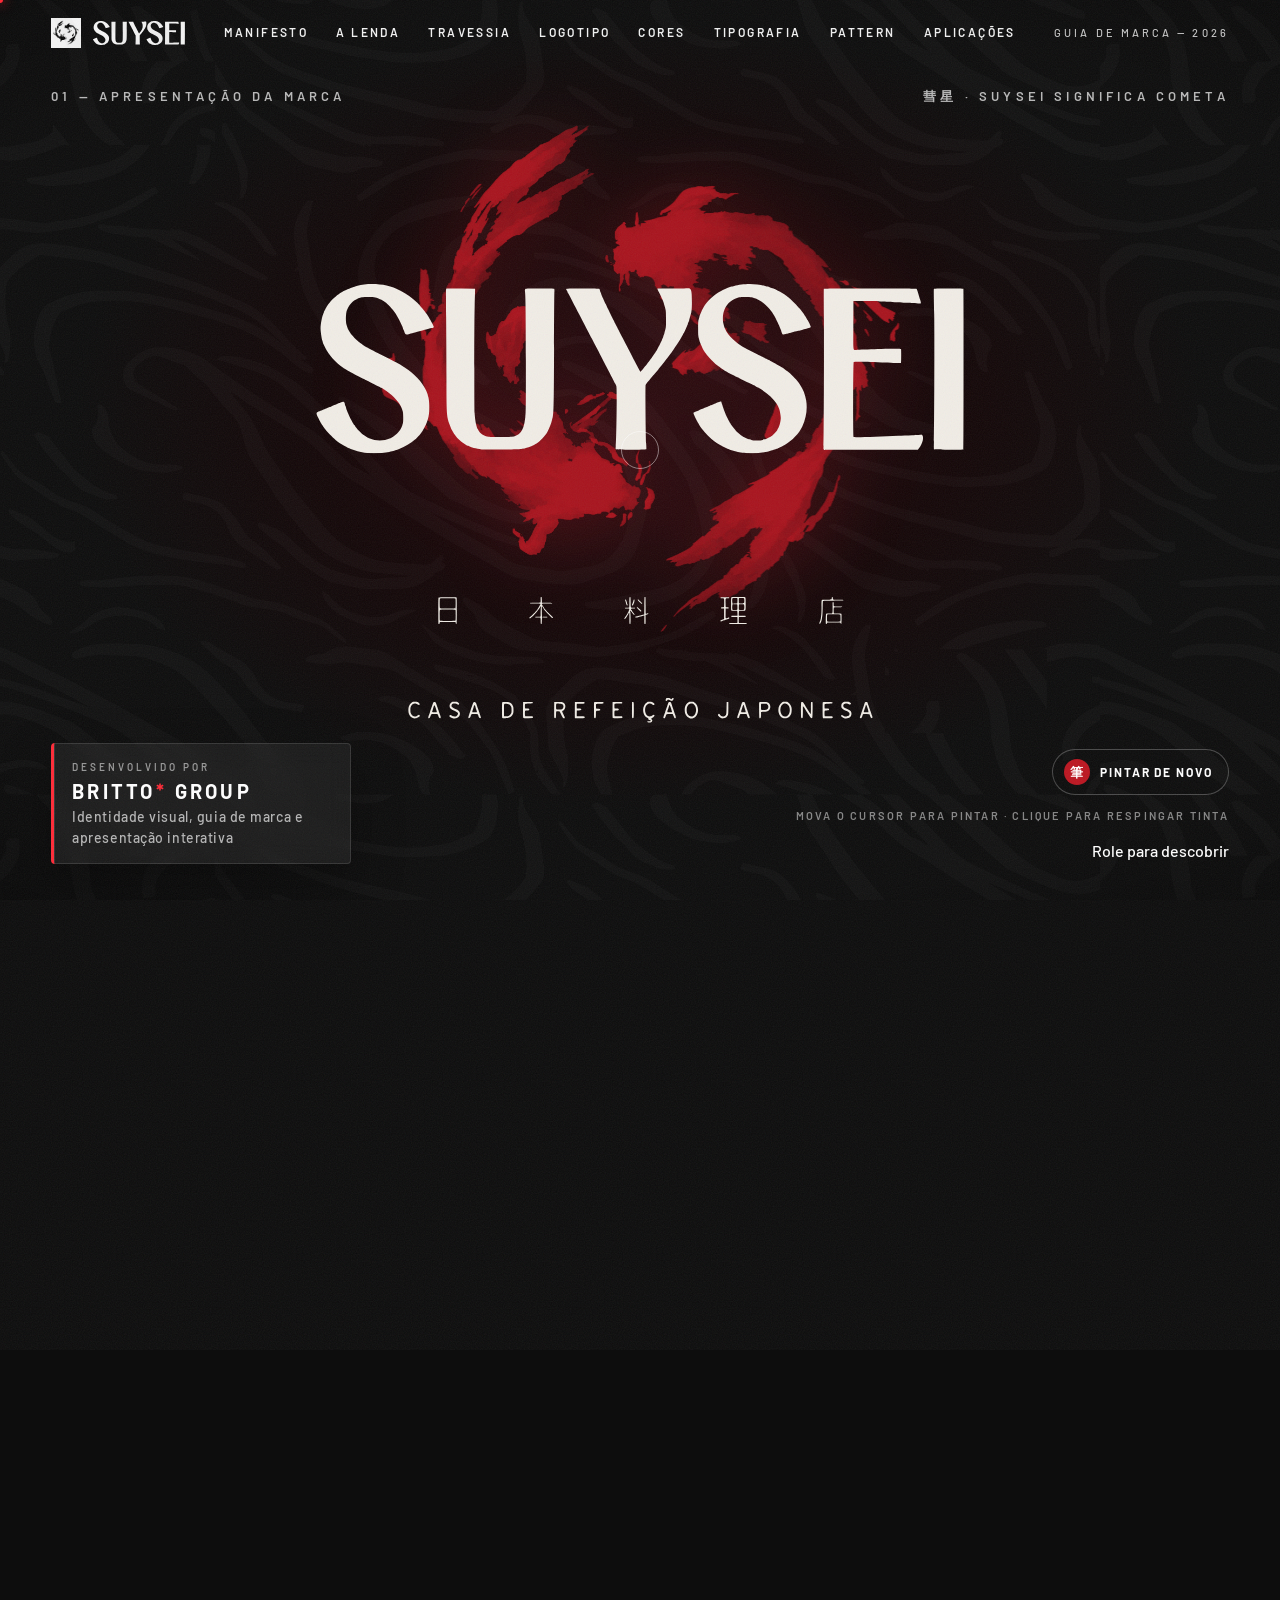
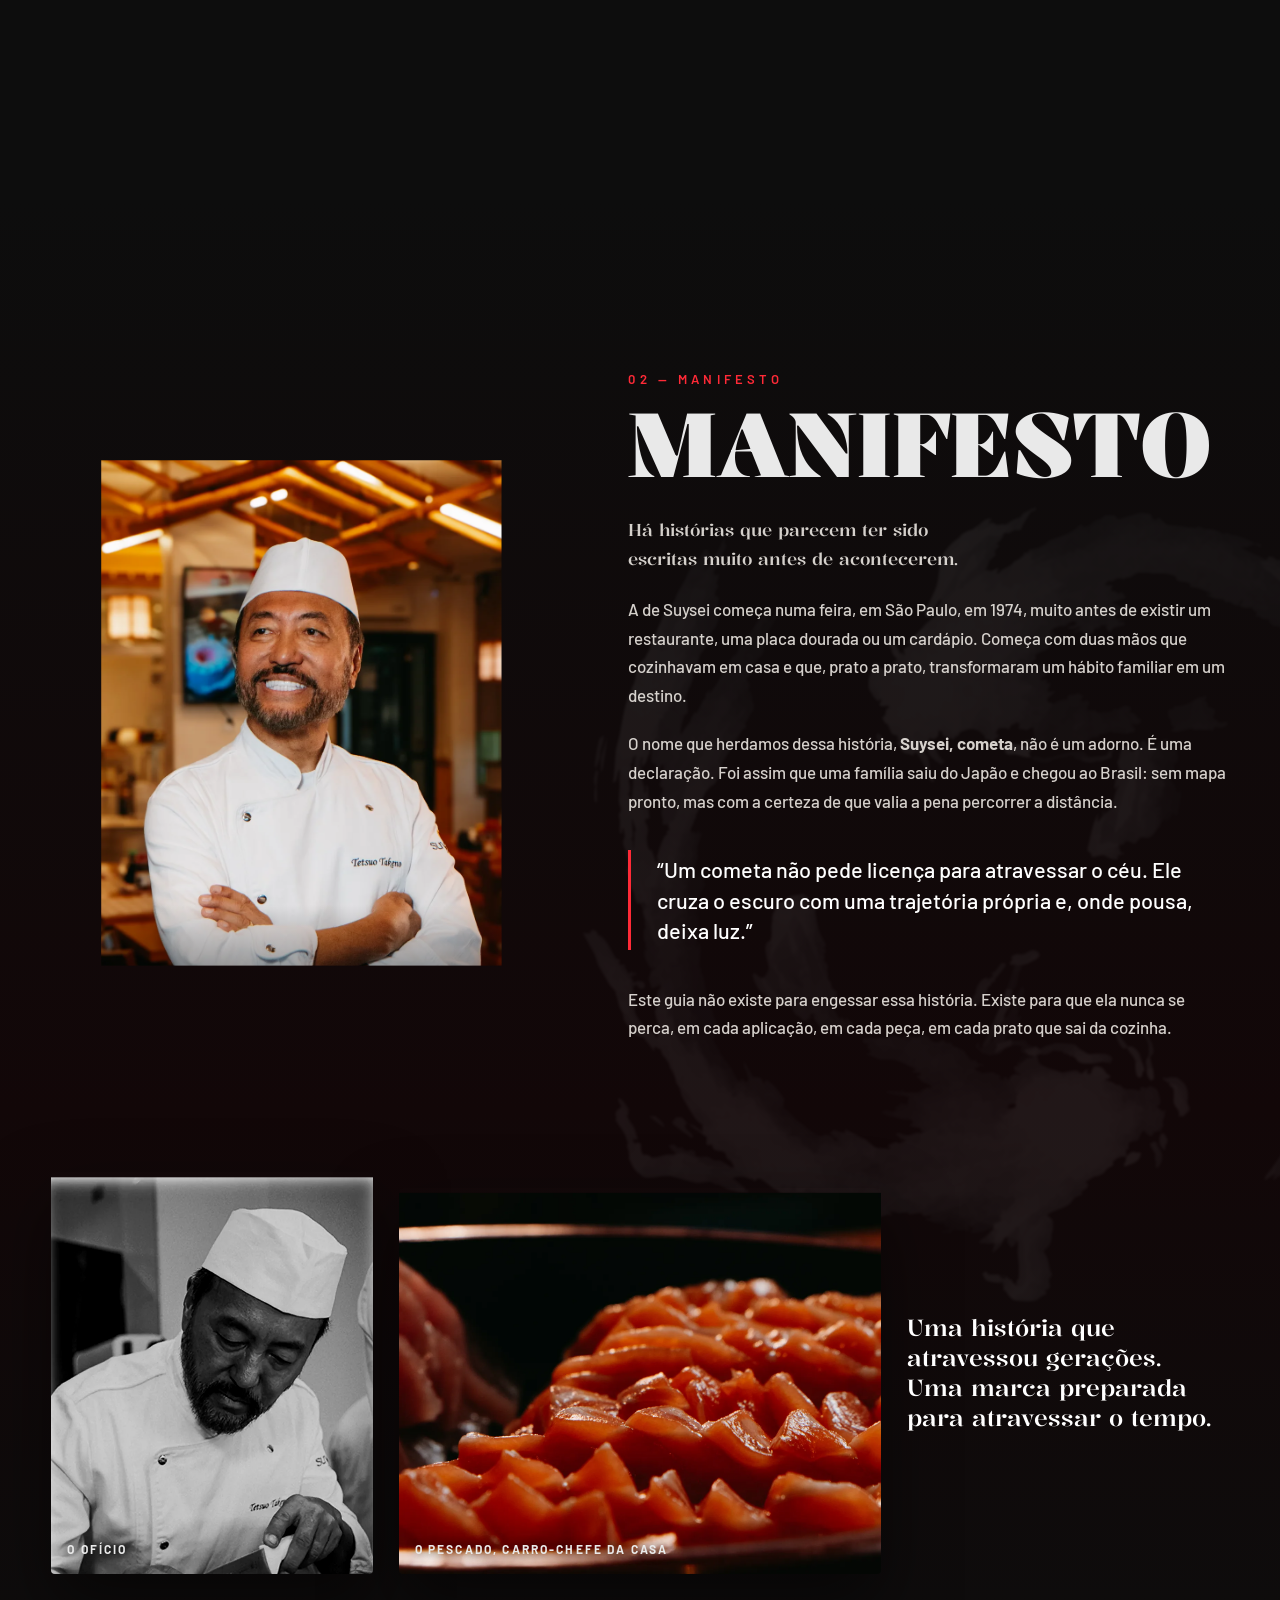
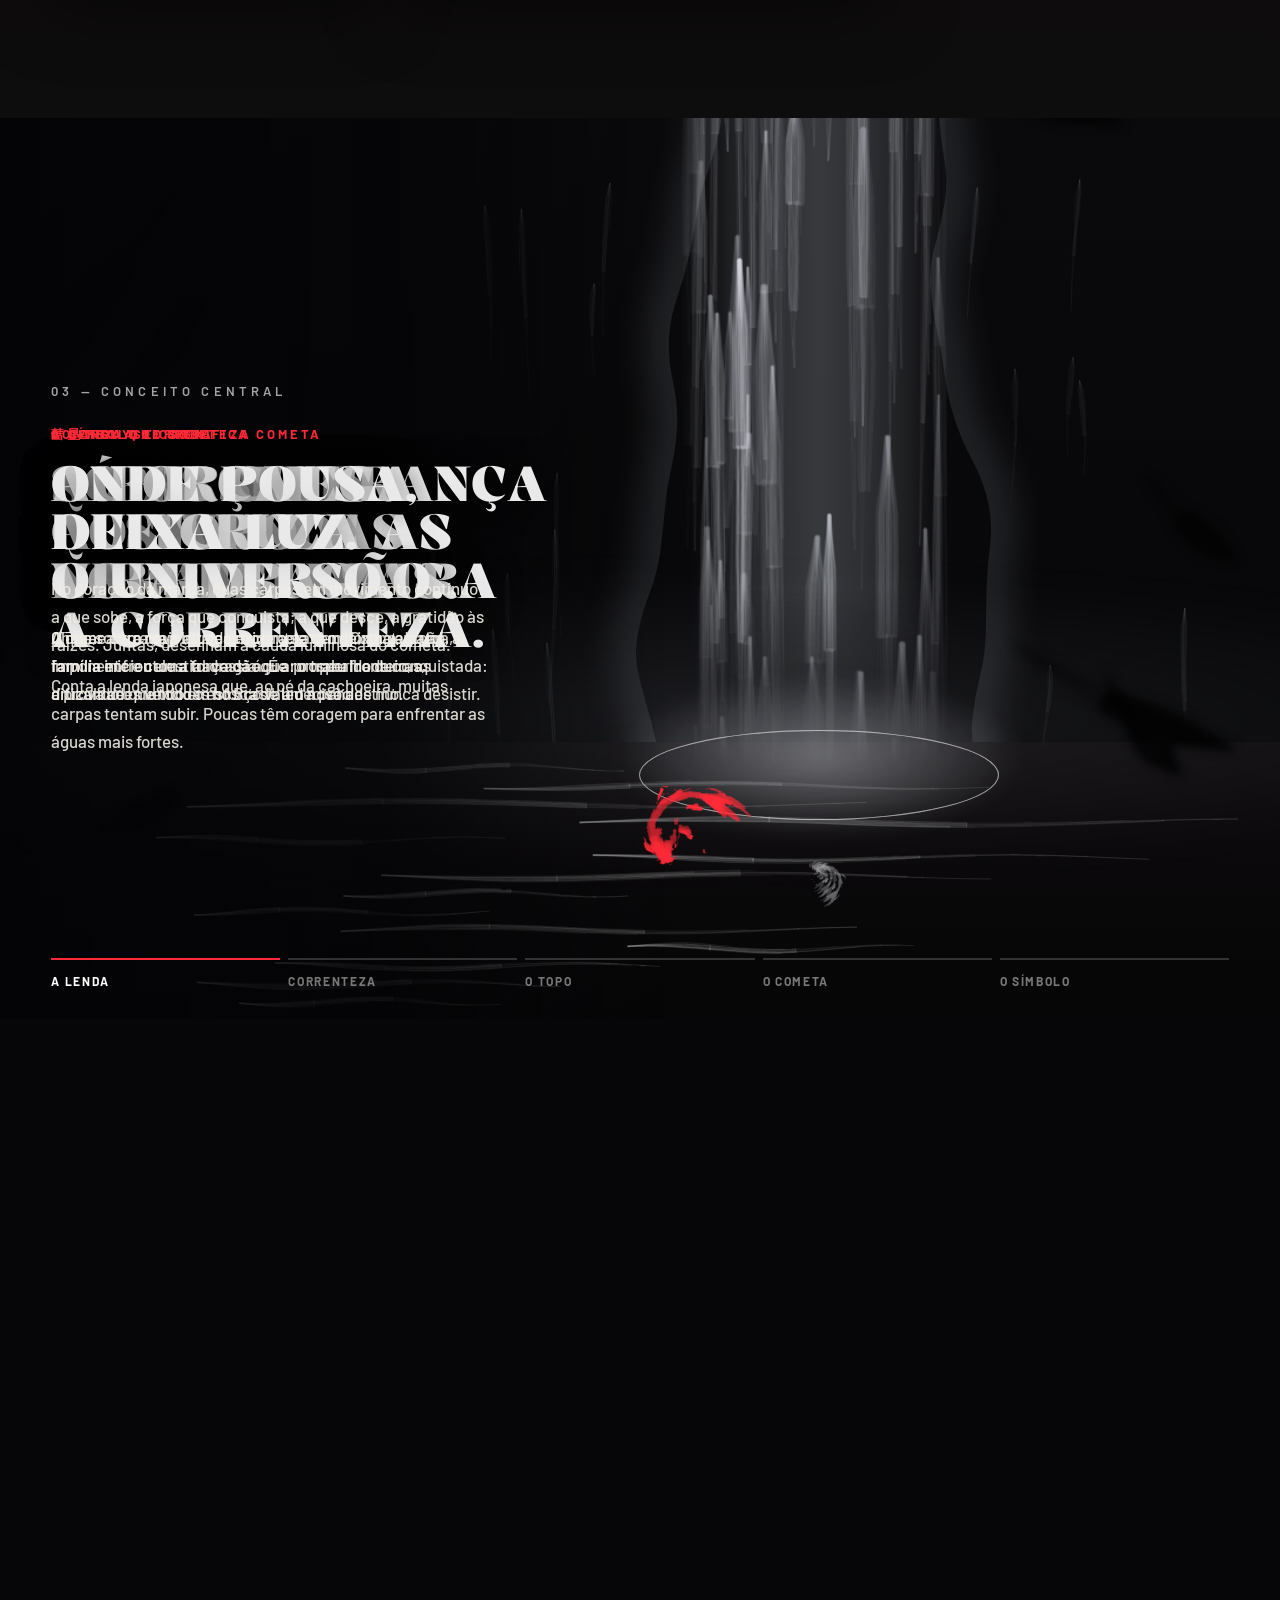
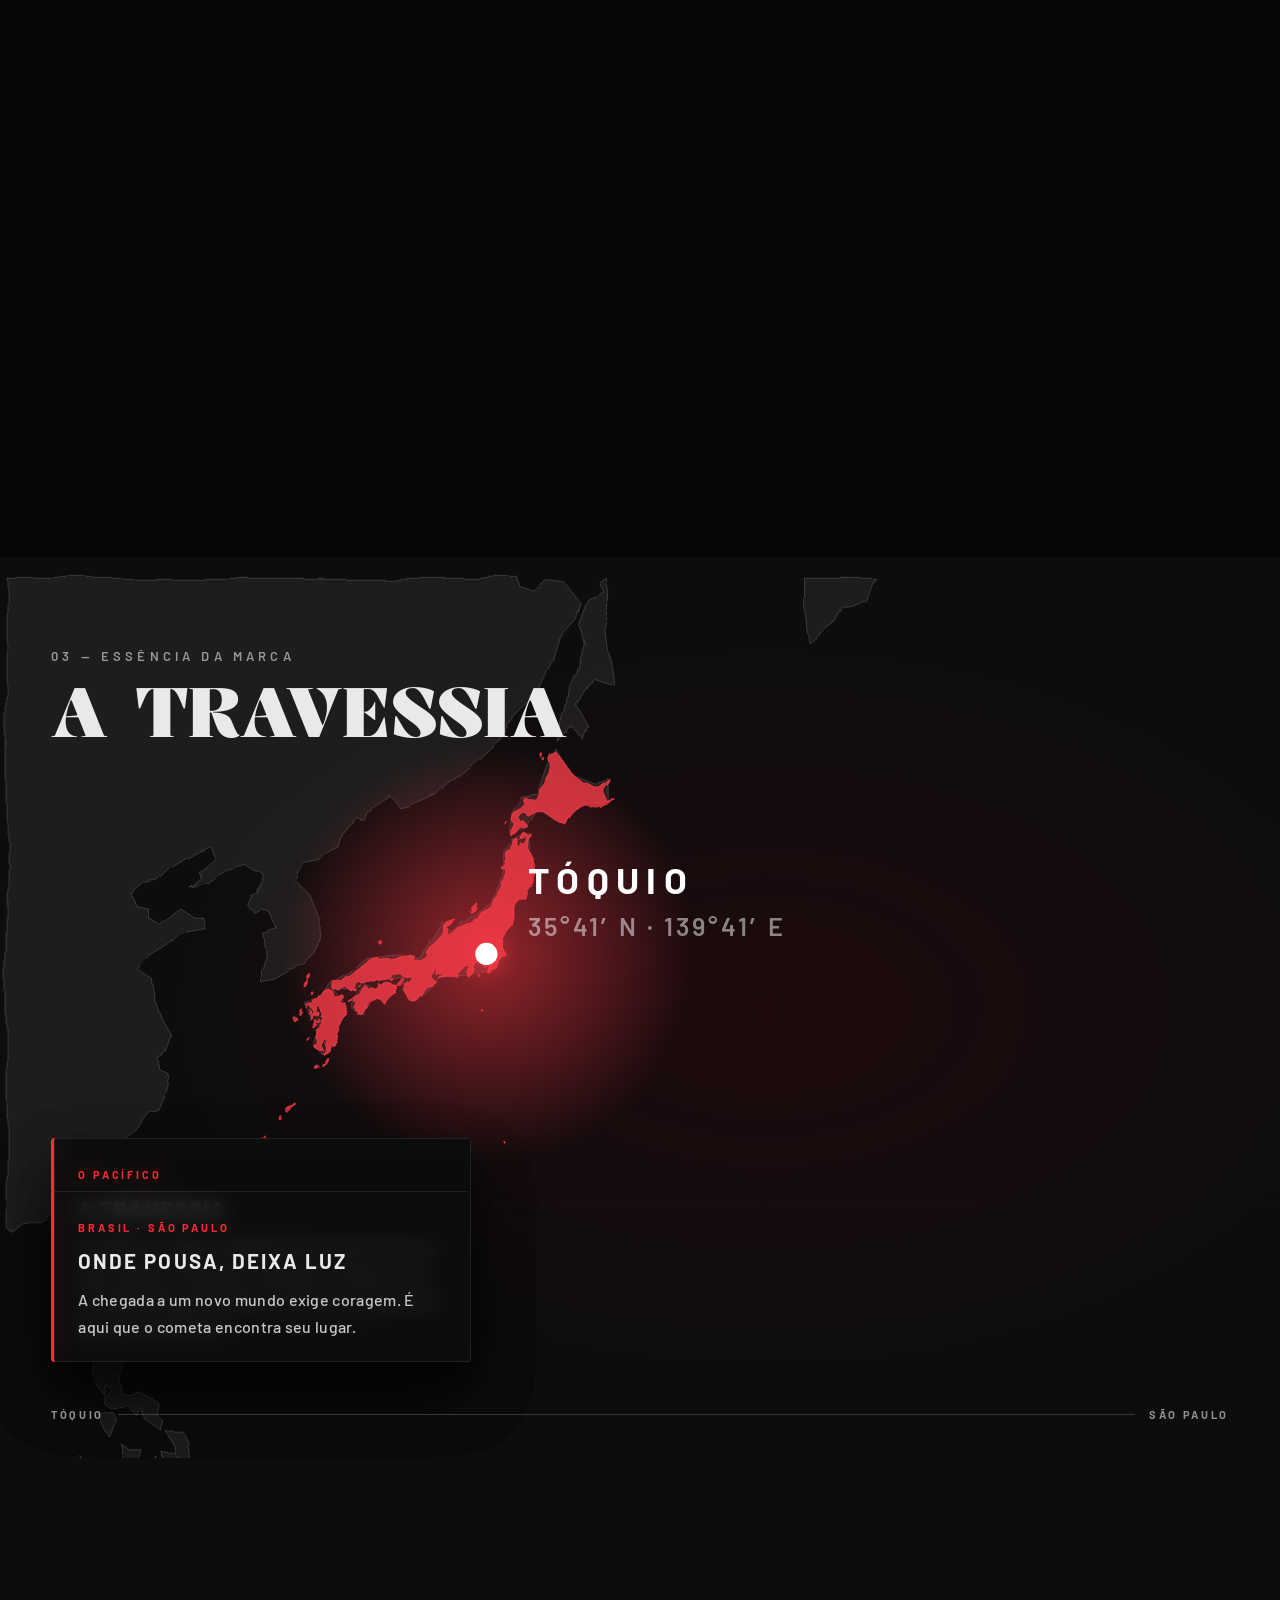
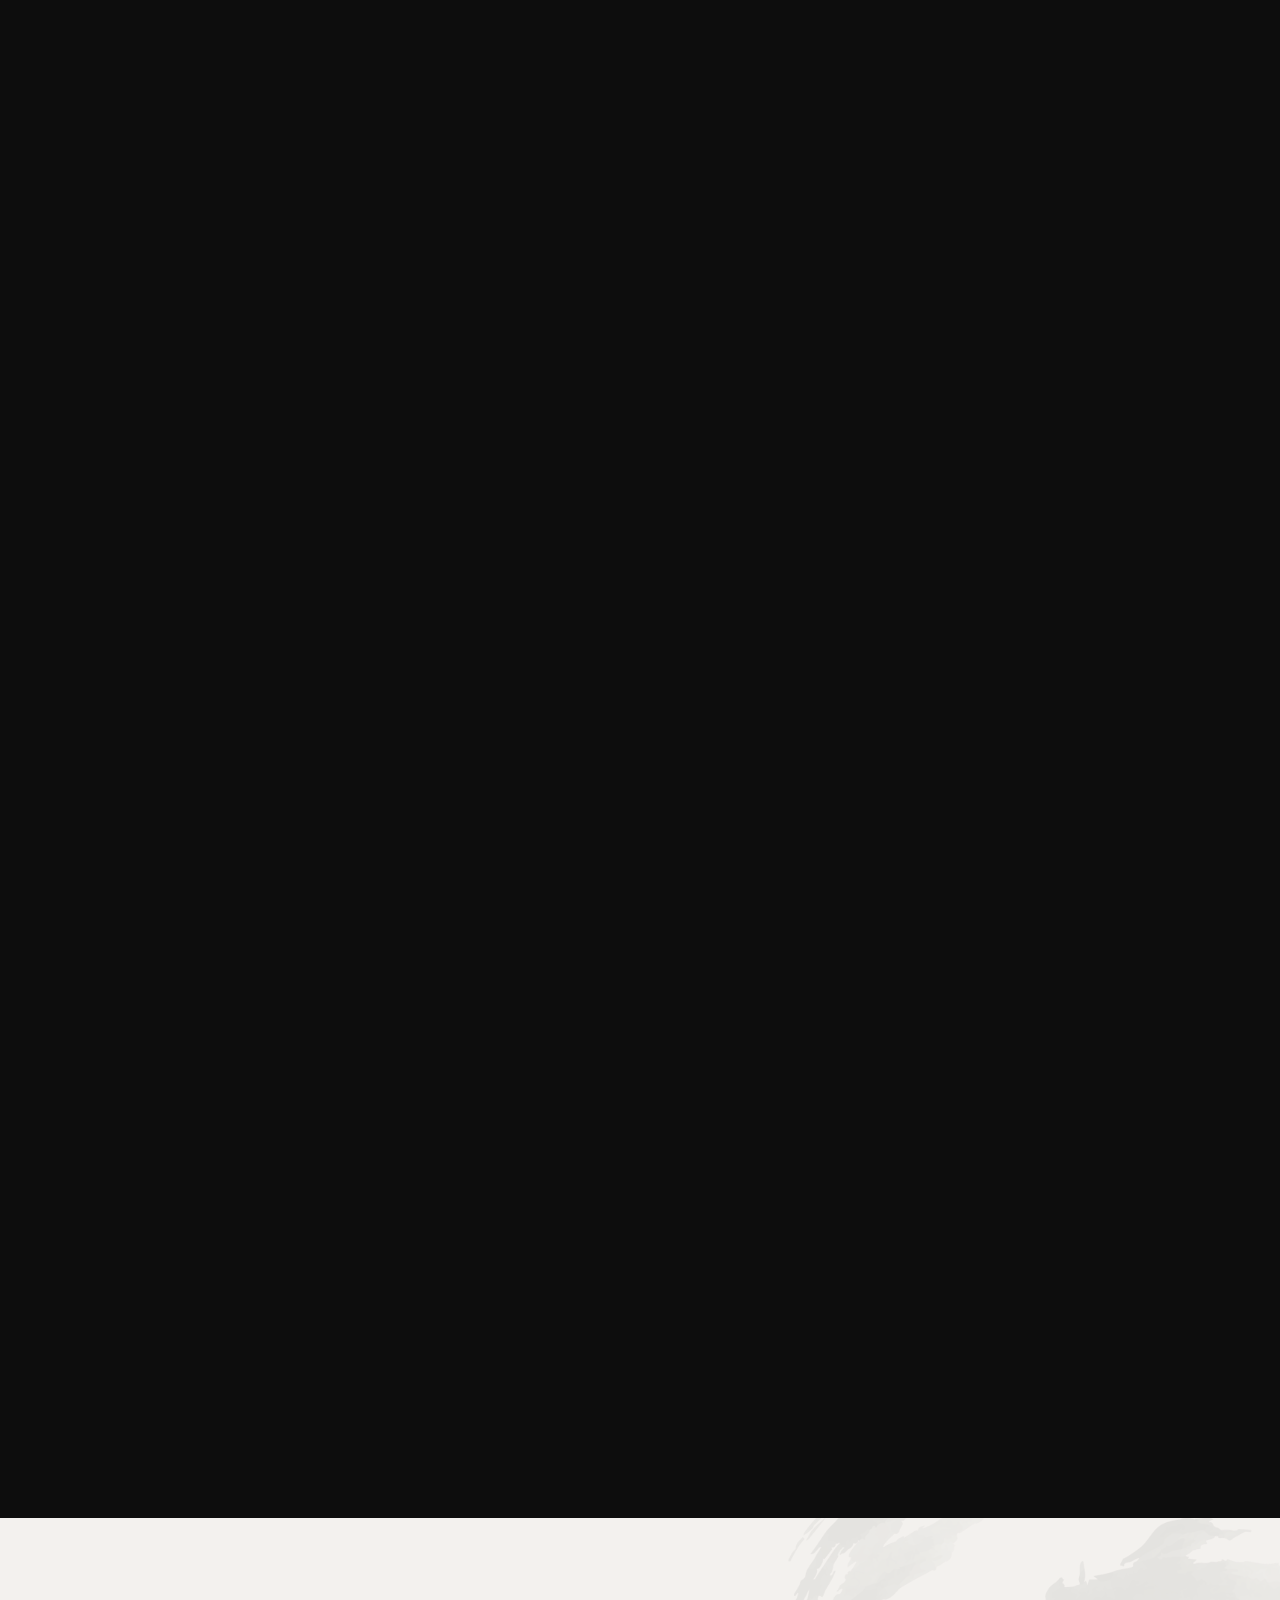
==== commit e8d457f4: "Manifesto editorial, lenda da carpa como cena imersiva em paralaxe, leitura melhor, cardápio de drin" ====
--- a/index.html
+++ b/index.html
@@ -41,6 +41,7 @@
       <span class="nav__word" data-wordmark></span>
     </a>
     <nav class="nav__links" aria-label="Seções">
+      <a href="#manifesto" data-magnetic>Manifesto</a>
       <a href="#lenda" data-magnetic>A lenda</a>
       <a href="#historia" data-magnetic>Travessia</a>
       <a href="#versoes" data-magnetic>Logotipo</a>
@@ -84,39 +85,48 @@
       </div>
     </section>
 
-    <!-- ============ 2. A LENDA — manifesto + conceito, o logotipo construído pela narrativa ============ -->
+    <!-- ============ 2. MANIFESTO ============ -->
+    <section class="mani" id="manifesto">
+      <div class="mani__koi" aria-hidden="true"></div>
+      <div class="mani__grid">
+        <figure class="mani__portrait">
+          <div class="mani__portrait-img" data-parallax="-7"><img src="assets/img/story/tetsuo-retrato.webp" alt="Tetsuo Takeno de dólmã branco, braços cruzados e sorrindo no salão do Suysei" width="1300" height="1823" loading="lazy"></div>
+          <figcaption><b>Tetsuo Takeno</b>À frente da casa</figcaption>
+        </figure>
+        <div class="mani__text">
+          <span class="eyebrow">02 — Manifesto</span>
+          <h2 class="mani__title" data-split-chars>Manifesto</h2>
+          <p class="mani__lead" data-reveal>Há histórias que parecem ter sido escritas muito antes de acontecerem.</p>
+          <p data-reveal>A de Suysei começa numa feira, em São Paulo, em 1974, muito antes de existir um restaurante, uma placa dourada ou um cardápio. Começa com duas mãos que cozinhavam em casa e que, prato a prato, transformaram um hábito familiar em um destino.</p>
+          <p data-reveal>O nome que herdamos dessa história, <b>Suysei, cometa</b>, não é um adorno. É uma declaração. Foi assim que uma família saiu do Japão e chegou ao Brasil: sem mapa pronto, mas com a certeza de que valia a pena percorrer a distância.</p>
+          <blockquote class="mani__quote" data-reveal>“Um cometa não pede licença para atravessar o céu. Ele cruza o escuro com uma trajetória própria e, onde pousa, deixa luz.”</blockquote>
+          <p data-reveal>Este guia não existe para engessar essa história. Existe para que ela nunca se perca, em cada aplicação, em cada peça, em cada prato que sai da cozinha.</p>
+        </div>
+      </div>
+      <div class="mani__strip">
+        <figure class="mani__photo" data-parallax-wrap><div data-parallax="-8"><img src="assets/img/story/tetsuo-bw.webp" alt="Tetsuo Takeno finalizando um prato, em preto e branco" loading="lazy"></div><figcaption>O ofício</figcaption></figure>
+        <figure class="mani__photo mani__photo--wide"><div data-parallax="-8"><img src="assets/img/story/salmao.webp" alt="Fatias de salmão empilhadas em uma travessa escura" loading="lazy"></div><figcaption>O pescado, carro-chefe da casa</figcaption></figure>
+        <p class="mani__sign" data-reveal>Uma história que atravessou gerações.<br>Uma marca preparada para atravessar o tempo.</p>
+      </div>
+    </section>
+
+    <!-- ============ 3. A LENDA — cena imersiva em paralaxe ============ -->
     <section class="legend" id="lenda">
       <div class="legend__pin">
-        <div class="legend__pattern pattern-bg" aria-hidden="true"></div>
-        <div class="legend__glow" aria-hidden="true"></div>
+        <div class="lscene" aria-hidden="true"></div>
+        <div class="legend__shade" aria-hidden="true"></div>
         <div class="legend__copy">
-          <span class="eyebrow">02 — Manifesto e conceito</span>
+          <span class="eyebrow">03 — Conceito central</span>
           <ol class="legend__chapters">
-            <li class="lchap is-active"><span class="lchap__k">Manifesto</span><h2>Há histórias que parecem ter sido escritas muito antes de acontecerem.</h2><p>Este guia não existe para engessar essa história. Existe para que ela nunca se perca, em cada aplicação, em cada peça, em cada prato que sai da cozinha.</p></li>
-            <li class="lchap"><span class="lchap__k">1974 · São Paulo</span><h2>Duas mãos que cozinhavam em casa.</h2><p>A de Suysei começa numa feira, em São Paulo, muito antes de existir um restaurante, uma placa dourada ou um cardápio. Prato a prato, um hábito familiar virou destino.</p></li>
-            <li class="lchap"><span class="lchap__k">彗星 · Suysei significa cometa</span><h2>A força que cruza o universo.</h2><p>Um cometa não pede licença para atravessar o céu: ele cruza o escuro com uma trajetória própria, e onde pousa, deixa luz. Foi assim que uma família saiu do Japão e chegou ao Brasil.</p></li>
-            <li class="lchap"><span class="lchap__k">A lenda da carpa</span><h2>A perseverança que vence as correntezas.</h2><p>Conta a lenda que apenas as carpas mais destemidas conseguem nadar contra as correntezas mais fortes. E a que sobe a mais alta cachoeira se transforma em um imponente e celestial dragão.</p></li>
-            <li class="lchap"><span class="lchap__k">A carpa que sobe</span><h2>A perseverança e a prosperidade.</h2><p>O calor e a força do cometa: o trabalho duro, as dificuldades vencidas no Brasil, a coragem de nunca desistir. Ela diz que todo o esforço valeu a pena.</p></li>
-            <li class="lchap"><span class="lchap__k">A carpa que desce</span><h2>O legado e as raízes.</h2><p>A essência do cometa, o núcleo de onde tudo se originou. Volta-se para baixo como lembrete de honra e gratidão aos antepassados, ao Japão e à família.</p></li>
-            <li class="lchap"><span class="lchap__k">O símbolo</span><h2>Duas carpas desenham o cometa.</h2><p>Em movimento contínuo, as formas fluidas das carpas desenham, juntas, a cauda luminosa do próprio cometa. A ilustração é feita em traço sumi-ê.</p></li>
-            <li class="lchap"><span class="lchap__k">O wordmark</span><h2>Suysei, a assinatura da família.</h2><p>Tipografia sólida, em caixa alta, com peso forte e cortes retos que transmitem disciplina e presença. As letras atravessam o desenho das carpas.</p></li>
-            <li class="lchap"><span class="lchap__k">A assinatura bilíngue</span><h2>O cometa que encontrou seu lugar.</h2><p>“Casa de Refeição Japonesa” e os caracteres 日本料理店 completam a marca: a raiz que nunca se traduz por completo.</p></li>
+            <li class="lchap is-active"><span class="lchap__k">A lenda da carpa</span><h2>Só as mais destemidas nadam contra a correnteza.</h2><p>Conta a lenda japonesa que, ao pé da cachoeira, muitas carpas tentam subir. Poucas têm coragem para enfrentar as águas mais fortes.</p></li>
+            <li class="lchap"><span class="lchap__k">Contra a correnteza</span><h2>A perseverança que vence as correntezas.</h2><p>Chegar a um novo mundo exige coragem. Como a carpa, a família enfrentou a força da água: o trabalho duro, as dificuldades vencidas no Brasil, a decisão de nunca desistir.</p></li>
+            <li class="lchap"><span class="lchap__k">A carpa que sobe</span><h2>Quem chega ao topo vira dragão.</h2><p>A que sobe a mais alta cachoeira se transforma em um imponente e celestial dragão. É a prosperidade conquistada: a prova de que todo o esforço valeu a pena.</p></li>
+            <li class="lchap"><span class="lchap__k">彗星 · Suysei significa cometa</span><h2>A força que cruza o universo.</h2><p>O nome carrega a luz de um cometa. Ao deixar o Japão, a família iniciou uma travessia que rompeu fronteiras, cruzando o mundo em busca de um novo destino.</p></li>
+            <li class="lchap"><span class="lchap__k">O símbolo</span><h2>Onde pousa, deixa luz.</h2><p>No coração da marca, duas carpas em movimento contínuo: a que sobe, a força que conquista; a que desce, a gratidão às raízes. Juntas, desenham a cauda luminosa do cometa.</p></li>
           </ol>
         </div>
-        <div class="legend__stage" aria-hidden="true">
-          <figure class="legend__photo" id="legend-photo"><img src="assets/img/story/tetsuo-retrato.webp" alt="" width="1300" height="1823"><figcaption>Tetsuo Takeno · à frente da casa</figcaption></figure>
-          <div class="legend__logo lc">
-            <div class="legend__fall" id="legend-fall"><canvas></canvas></div>
-            <div class="lc__koi legend__orbit"><canvas id="legend-orbit"></canvas><span class="legend__comet" id="legend-comet"></span></div>
-            <canvas class="lc__koi" id="legend-koi"></canvas>
-            <span class="lc__koi legend__climber" id="legend-climber"></span>
-            <span class="lc__word" data-wordmark></span>
-            <span class="lc__kanji" data-kanji-chars></span>
-            <span class="lc__casa" data-casa></span>
-          </div>
-        </div>
         <nav class="legend__nav" aria-label="Capítulos da lenda">
-          <button>Manifesto</button><button>1974</button><button>Cometa</button><button>A lenda</button><button>Sobe</button><button>Desce</button><button>Símbolo</button><button>Wordmark</button><button>Assinatura</button>
+          <button>A lenda</button><button>Correnteza</button><button>O topo</button><button>O cometa</button><button>O símbolo</button>
         </nav>
       </div>
     </section>
@@ -419,7 +429,7 @@
       <div class="apps__head">
         <span class="eyebrow">10 — Aplicações</span>
         <h2 class="display" data-split-chars>A marca no dia a dia</h2>
-        <p data-reveal>Cinco frentes, cada uma com seus pontos de contato. Em cada categoria, uma peça recriada em 3D para você girar e tocar.</p>
+        <p data-reveal>Cinco frentes, cada uma com seus pontos de contato. Na maioria das categorias, uma peça recriada em 3D para você girar e tocar.</p>
       </div>
       <nav class="apps__nav" aria-label="Categorias de aplicação">
         <a href="#ap-ambiente" data-magnetic><b>10.1</b>Ambiente</a>
@@ -438,9 +448,9 @@
       </header>
       <div class="appcat__body">
         <div class="appcat__stage">
-          <canvas data-stage="noren" data-cursor="Arraste"></canvas>
+          <canvas data-stage="fachada,noren" data-cursor="Arraste"></canvas>
           <span class="appcat__badge">3D</span>
-          <div class="appcat__objs" role="group" aria-label="Peças em 3D"></div>
+          <div class="appcat__objs" role="group" aria-label="Peças em 3D"><button class="aobj is-active" data-obj="0" aria-pressed="true">Fachada</button><button class="aobj" data-obj="1" aria-pressed="false">Noren</button></div>
           <p class="appcat__tip"></p>
         </div>
         <div class="appcat__photos appcat__photos--4">
@@ -473,7 +483,7 @@
           <figure class="aphoto" data-lightbox tabindex="0"><div class="aphoto__img" data-parallax="-5"><img src="assets/img/mockups/porta-copos.webp" alt="Porta-copos claro e escuro com o logotipo" loading="lazy" width="1536" height="1024"></div><figcaption><span>Mesa e cardápios</span><b>Porta-copos</b>Claro e escuro</figcaption></figure>
           <figure class="aphoto" data-lightbox tabindex="0"><div class="aphoto__img" data-parallax="-5"><img src="assets/img/mockups/cardapio-display.webp" alt="Cardápio preto e display de mesa com ilustração de nigiri" loading="lazy" width="1536" height="1024"></div><figcaption><span>Mesa e cardápios</span><b>Display de mesa</b>Cardápio e sugestão</figcaption></figure>
           <figure class="aphoto" data-lightbox tabindex="0"><div class="aphoto__img" data-parallax="-5"><img src="assets/img/mockups/menu-app.webp" alt="Celular com o app do Suysei ao lado do cardápio impresso" loading="lazy" width="1536" height="1024"></div><figcaption><span>Mesa e cardápios</span><b>Cardápio digital</b>App e capa</figcaption></figure>
-          <figure class="aphoto" data-lightbox tabindex="0"><div class="aphoto__img" data-parallax="-5"><img src="assets/img/mockups/drinks-1.webp" alt="Carta de drinks Suysei, fundo preto com moldura vermelha" loading="lazy" width="1536" height="1024"></div><figcaption><span>Mesa e cardápios</span><b>Carta de drinks</b>Página interna</figcaption></figure>
+          <figure class="aphoto" data-lightbox tabindex="0"><div class="aphoto__img" data-parallax="-5"><img src="assets/img/mockups/drinks-2.webp" alt="Carta de drinks Suysei: drinks clássicos, drinks autorais e sucos" loading="lazy" width="1536" height="1024"></div><figcaption><span>Mesa e cardápios</span><b>Carta de drinks</b>Página interna</figcaption></figure>
         </div>
       </div>
     </section>
@@ -486,9 +496,9 @@
       </header>
       <div class="appcat__body">
         <div class="appcat__stage">
-          <canvas data-stage="sacola,caixa,bowl" data-cursor="Arraste"></canvas>
+          <canvas data-stage="sacola,caixa" data-cursor="Arraste"></canvas>
           <span class="appcat__badge">3D</span>
-          <div class="appcat__objs" role="group" aria-label="Peças em 3D"><button class="aobj is-active" data-obj="0" aria-pressed="true">Sacola preta</button><button class="aobj" data-obj="1" aria-pressed="false">Caixa presente</button><button class="aobj" data-obj="2" aria-pressed="false">Bowl</button></div>
+          <div class="appcat__objs" role="group" aria-label="Peças em 3D"><button class="aobj is-active" data-obj="0" aria-pressed="true">Sacola preta</button><button class="aobj" data-obj="1" aria-pressed="false">Caixa presente</button></div>
           <p class="appcat__tip"></p>
         </div>
         <div class="appcat__photos appcat__photos--4">
@@ -500,19 +510,13 @@
       </div>
     </section>
 
-    <section class="appcat appcat--uniformes" id="ap-uniformes">
+    <section class="appcat appcat--uniformes appcat--nostage" id="ap-uniformes">
       <header class="appcat__head">
         <span class="appcat__n">10.4</span>
         <h2 class="appcat__title">Uniformes</h2>
         <p class="appcat__desc">Da cozinha ao salão, a equipe carrega o traço da marca: dólmãs com as correntezas na manga, aventais e camisetas.</p>
       </header>
       <div class="appcat__body">
-        <div class="appcat__stage">
-          <canvas data-stage="avental" data-cursor="Arraste"></canvas>
-          <span class="appcat__badge">3D</span>
-          <div class="appcat__objs" role="group" aria-label="Peças em 3D"></div>
-          <p class="appcat__tip"></p>
-        </div>
         <div class="appcat__photos appcat__photos--6">
           <figure class="aphoto aphoto--lead" data-lightbox tabindex="0"><div class="aphoto__img" data-parallax="-5"><img src="assets/img/mockups/dolma-black.webp" alt="Dólmã preto com estampa de ondas e carpa vermelha" loading="lazy" width="1536" height="1024"></div><figcaption><span>Uniformes</span><b>Dólmã black</b>Ondas e carpa</figcaption></figure>
           <figure class="aphoto" data-lightbox tabindex="0"><div class="aphoto__img" data-parallax="-5"><img src="assets/img/mockups/avental-off-white.webp" alt="Avental off-white com carpa em nanquim e bolso estampado com ondas vermelhas" loading="lazy" width="1536" height="1024"></div><figcaption><span>Uniformes</span><b>Avental</b>Off-white · bolso de ondas</figcaption></figure>
--- a/assets/css/style.css
+++ b/assets/css/style.css
@@ -38,8 +38,8 @@
   color: var(--off);
   font-family: var(--ff-body);
   font-weight: 500;
-  font-size: clamp(15px, 1.05vw, 17px);
-  line-height: 1.6;
+  font-size: clamp(16px, 1.1vw, 18px);
+  line-height: 1.65;
   -webkit-font-smoothing: antialiased;
   overflow-x: hidden;
 }
@@ -57,11 +57,11 @@
 /* ---------- Tipografia ---------- */
 .eyebrow {
   display: inline-block;
-  font-size: 12px;
+  font-size: 13px;
   font-weight: 600;
   letter-spacing: .32em;
   text-transform: uppercase;
-  color: rgba(233, 233, 233, .7);
+  color: rgba(233, 233, 233, .78);
 }
 .display {
   font-family: var(--ff-display);
@@ -214,7 +214,7 @@
 .credit__name { font-weight: 700; font-size: 20px; letter-spacing: .16em; line-height: 1.2; }
 .credit__name i { font-style: normal; color: var(--red-glow); margin-left: 1px; }
 .credit:hover .credit__name i { color: #fff; }
-.credit__desc { font-size: 12px; font-weight: 500; letter-spacing: .04em; color: rgba(233, 233, 233, .75); line-height: 1.45; }
+.credit__desc { font-size: 14px; font-weight: 500; letter-spacing: .04em; color: rgba(233, 233, 233, .75); line-height: 1.45; }
 .hero__bottom { position: absolute; z-index: 3; right: var(--gutter); bottom: calc(36px + env(safe-area-inset-bottom, 0px)); display: grid; justify-items: end; gap: 12px; text-align: right; }
 .hero__replay { display: inline-flex; align-items: center; gap: 10px; padding: 10px 16px 10px 12px; border-radius: 99px; box-shadow: inset 0 0 0 1px rgba(255, 255, 255, .25); font-size: 12px; font-weight: 700; letter-spacing: .16em; text-transform: uppercase; transition: background-color .4s, color .4s; }
 .hero__replay span { display: grid; place-items: center; width: 26px; height: 26px; border-radius: 50%; background: var(--red); color: #fff; font-size: 13px; letter-spacing: 0; }
@@ -234,51 +234,100 @@
 
 
 /* =========================================================
-   A LENDA — manifesto + conceito; o logotipo nasce da narrativa
-   ========================================================= */
-.legend { position: relative; height: 1100vh; background: var(--black); }
-.legend__pin {
-  position: sticky; top: 0; height: 100vh; height: 100svh; overflow: hidden;
-  display: grid; grid-template-columns: minmax(0, 5fr) minmax(0, 7fr); align-items: center; gap: 4vw; padding: 0 var(--gutter);
-}
-.legend__pattern { --pat: rgba(255, 255, 255, .03); }
-.legend__glow { position: absolute; inset: 0; pointer-events: none; background: radial-gradient(45% 55% at 68% 50%, rgba(188, 22, 33, calc(.12 + var(--lp, 0) * .25)), transparent 70%); transition: background .3s; }
-.legend__copy { position: relative; z-index: 2; display: grid; gap: 18px; align-self: center; }
-.legend__copy .eyebrow { color: rgba(233, 233, 233, .55); }
+   MANIFESTO — editorial
+   ========================================================= */
+.mani { position: relative; overflow: hidden; padding: 18vh var(--gutter) 16vh; background: linear-gradient(180deg, var(--black), #120708 60%, var(--black)); }
+.mani__koi { position: absolute; right: -22vmax; top: 6%; width: 80vmax; aspect-ratio: 1; background: url(../img/brand/koi-ink.png) center / contain no-repeat; opacity: .07; filter: invert(1) blur(1px); pointer-events: none; }
+.mani__grid { position: relative; display: grid; grid-template-columns: minmax(0, 5fr) minmax(0, 6fr); gap: clamp(32px, 6vw, 110px); align-items: center; max-width: 1400px; margin: 0 auto; }
+.mani__portrait { position: relative; margin: 0; aspect-ratio: 1300 / 1823; max-width: 100%; overflow: hidden; border-radius: 4px; box-shadow: 0 60px 120px rgba(0, 0, 0, .6); }
+.mani__portrait-img { position: absolute; inset: -7% 0; }
+.mani__portrait img { width: 100%; height: 100%; object-fit: cover; object-position: 50% 22%; }
+.mani__portrait figcaption { position: absolute; inset: auto 0 0; padding: 80px 24px 22px; display: grid; gap: 4px; background: linear-gradient(transparent, rgba(0, 0, 0, .8)); font-size: 13px; font-weight: 600; letter-spacing: .2em; text-transform: uppercase; color: rgba(255, 255, 255, .8); }
+.mani__portrait figcaption b { font-size: 19px; letter-spacing: .12em; color: #fff; }
+.mani__text { min-width: 0; max-width: 620px; }
+.mani__text .eyebrow { color: var(--red-glow); }
+.mani__title { margin: .15em 0 .35em; font-family: var(--ff-display); font-weight: 700; text-transform: uppercase; font-size: clamp(52px, 7vw, 120px); line-height: .9; }
+.mani__lead { font-family: var(--ff-display); font-size: clamp(24px, 2.4vw, 38px); line-height: 1.15; color: #fff; margin: 0 0 1.2em; text-wrap: balance; }
+.mani__text p { font-size: clamp(17px, 1.15vw, 19px); line-height: 1.7; color: rgba(240, 236, 230, .88); }
+.mani__quote { margin: 1.6em 0; padding: 4px 0 4px 26px; border-left: 3px solid var(--red-glow); font-size: clamp(20px, 1.7vw, 27px); line-height: 1.4; font-weight: 500; color: #fff; }
+.mani__strip { position: relative; display: grid; grid-template-columns: 1fr 1.5fr 1fr; gap: clamp(16px, 2vw, 28px); align-items: end; max-width: 1400px; margin: 12vh auto 0; }
+.mani__photo { position: relative; margin: 0; overflow: hidden; border-radius: 4px; aspect-ratio: 4 / 5; max-width: 100%; box-shadow: 0 30px 70px rgba(0, 0, 0, .5); }
+.mani__photo--wide { aspect-ratio: 5 / 4; }
+.mani__photo > div { position: absolute; inset: -8% 0; }
+.mani__photo img { width: 100%; height: 100%; object-fit: cover; }
+.mani__photo:first-child img { filter: grayscale(1) contrast(1.06); object-position: 50% 25%; }
+.mani__photo figcaption { position: absolute; left: 16px; bottom: 14px; font-size: 12px; font-weight: 700; letter-spacing: .18em; text-transform: uppercase; text-shadow: 0 1px 10px rgba(0, 0, 0, .8); }
+.mani__sign { margin: 0; align-self: center; font-family: var(--ff-display); font-size: clamp(20px, 1.8vw, 28px); line-height: 1.3; color: #fff; }
+@media (max-width: 900px) {
+  .mani__grid { grid-template-columns: 1fr; }
+  .mani__portrait { width: min(100%, 460px); }
+  .mani__strip { grid-template-columns: 1fr 1fr; }
+  .mani__sign { grid-column: 1 / -1; }
+}
+
+/* =========================================================
+   A LENDA — paisagem noturna em sumi-ê, camadas de paralaxe
+   ========================================================= */
+.legend { position: relative; height: 760vh; background: #060609; }
+.legend__pin { position: sticky; top: 0; height: 100vh; height: 100svh; overflow: hidden; }
+.lscene { position: absolute; inset: 0; overflow: hidden; background: #060609; }
+.ls { position: absolute; left: 0; top: 0; width: 100%; will-change: transform; pointer-events: none; }
+.ls canvas { display: block; }
+.ls--sky canvas { opacity: var(--moon, 1); transition: opacity .3s; }
+.ls--fg { filter: blur(5px); }
+.ls__fall { position: absolute; background-repeat: repeat; background-size: 100% auto; animation: lsFall 1.6s linear infinite;
+  -webkit-mask: linear-gradient(90deg, transparent, #000 18%, #000 82%, transparent), linear-gradient(transparent, #000 4%, #000 92%, transparent); -webkit-mask-composite: source-in;
+          mask: linear-gradient(90deg, transparent, #000 18%, #000 82%, transparent) intersect, linear-gradient(transparent, #000 4%, #000 92%, transparent); }
+.ls__fall { filter: blur(.7px); }
+.ls__fall::before { content: ""; position: absolute; inset: 0; background: linear-gradient(90deg, transparent, rgba(225, 230, 240, .16) 30%, rgba(225, 230, 240, .22) 50%, rgba(225, 230, 240, .16) 70%, transparent); }
+@keyframes lsFall { from { background-position: 0 0; } to { background-position: 0 720px; } }
+.ls__foam { position: absolute; border-radius: 50%; background: radial-gradient(closest-side, rgba(235, 238, 245, .4), rgba(235, 238, 245, 0)); filter: blur(10px); animation: lsFoam 3s ease-in-out infinite alternate; }
+@keyframes lsFoam { to { transform: scale(1.12, .9); opacity: .7; } }
+.ls__pool { position: absolute; }
+.ls__pool i { position: absolute; left: 50%; top: 50%; width: 56px; aspect-ratio: 1; margin: -28px; background: rgba(210, 210, 215, .45); -webkit-mask: url(../img/brand/koi-right.png) center / contain no-repeat; mask: url(../img/brand/koi-right.png) center / contain no-repeat; animation: lsSwim 14s linear infinite; }
+.ls__pool i:nth-child(2) { animation-duration: 19s; animation-direction: reverse; width: 46px; opacity: .7; }
+.ls__pool i:nth-child(3) { animation-duration: 23s; animation-delay: -8s; width: 40px; opacity: .5; }
+.ls__pool i:nth-child(4) { animation-duration: 17s; animation-delay: -4s; animation-direction: reverse; width: 50px; opacity: .6; }
+@keyframes lsSwim { from { transform: rotate(0deg) translateX(min(16vw, 200px)) rotate(90deg); } to { transform: rotate(360deg) translateX(min(16vw, 200px)) rotate(90deg); } }
+.ls__ripples { position: absolute; width: 0; height: 0; }
+.ls__ripples b { position: absolute; left: 0; top: 0; width: 40vmin; height: 10vmin; margin: -5vmin -20vmin; border-radius: 50%; border: 1px solid rgba(233, 233, 233, .3); animation: lsRipple 4s ease-out infinite; }
+.ls__ripples b:nth-child(2) { animation-delay: -1.3s; }
+.ls__ripples b:nth-child(3) { animation-delay: -2.6s; }
+@keyframes lsRipple { from { transform: scale(.2); opacity: .8; } to { transform: scale(1.4); opacity: 0; } }
+.ls--mist i { position: absolute; left: -30%; width: 160%; height: 34vh; border-radius: 50%; background: radial-gradient(closest-side, rgba(200, 205, 220, .1), rgba(200, 205, 220, 0)); filter: blur(20px); animation: lsMist 24s ease-in-out infinite alternate; }
+.ls--mist i:nth-child(1) { top: 50vh; }
+.ls--mist i:nth-child(2) { top: 120vh; animation-duration: 30s; }
+.ls--mist i:nth-child(3) { top: 200vh; animation-duration: 27s; }
+.ls--mist i:nth-child(4) { top: 290vh; animation-duration: 33s; }
+@keyframes lsMist { to { transform: translateX(14%); } }
+.ls__fx { position: absolute; inset: 0; z-index: 7; pointer-events: none; }
+.ls__koi { position: absolute; left: 0; top: 0; width: clamp(90px, 11vw, 170px); aspect-ratio: 1; background: var(--red-glow); -webkit-mask: url(../img/brand/koi-right.png) center / contain no-repeat; mask: url(../img/brand/koi-right.png) center / contain no-repeat; filter: drop-shadow(0 0 18px rgba(255, 59, 71, .65)); }
+.ls__comet { position: absolute; left: 0; top: 0; opacity: 0; transition: opacity .3s; }
+.ls__comet::before { content: ""; position: absolute; left: -7px; top: -7px; width: 14px; height: 14px; border-radius: 50%; background: #fff; box-shadow: 0 0 18px 6px rgba(255, 225, 210, .8), 0 0 60px 20px rgba(255, 59, 71, .5); }
+.ls__comet i { position: absolute; right: 0; top: -1.5px; width: 34vw; height: 3px; border-radius: 3px; background: linear-gradient(90deg, transparent, rgba(255, 150, 150, .35) 50%, rgba(255, 235, 225, .9)); }
+.ls__symbol { position: absolute; width: clamp(240px, 36vmin, 420px); aspect-ratio: 1; transform: translate(-50%, -50%) scale(calc(.85 + var(--sym, 0) * .15)); opacity: 0; }
+.ls__halo { position: absolute; inset: -30%; border-radius: 50%; background: radial-gradient(closest-side, rgba(188, 22, 33, .45), transparent); }
+.ls__mark { position: absolute; inset: 6%; background: var(--red-glow); -webkit-mask: url(../img/brand/koi-mask.png) center / contain no-repeat; mask: url(../img/brand/koi-mask.png) center / contain no-repeat; filter: drop-shadow(0 0 24px rgba(255, 59, 71, .6)); }
+.ls__orbit { position: absolute; inset: 0; width: 100%; height: 100%; }
+.legend__shade { position: absolute; inset: 0; z-index: 9; pointer-events: none; background: linear-gradient(90deg, rgba(4, 4, 6, .92) 0%, rgba(4, 4, 6, .75) 30%, rgba(4, 4, 6, 0) 52%); }
+.legend__copy { position: absolute; z-index: 10; left: var(--gutter); top: 50%; translate: 0 -50%; width: min(540px, 44vw); display: grid; gap: 18px; }
+.legend__copy .eyebrow { color: rgba(233, 233, 233, .7); }
 .legend__chapters { list-style: none; margin: 0; padding: 0; display: grid; }
-.lchap { grid-area: 1 / 1; opacity: 0; transform: translateY(26px); filter: blur(6px); visibility: hidden; transition: opacity .7s var(--ease), transform .9s var(--ease), filter .7s, visibility 0s .7s; }
-.lchap.is-active { opacity: 1; transform: none; filter: none; visibility: visible; transition: opacity .7s var(--ease), transform .9s var(--ease), filter .7s; }
-.lchap__k { display: inline-block; font-size: 12px; font-weight: 700; letter-spacing: .26em; text-transform: uppercase; color: var(--red-glow); }
-.lchap h2 { margin: 12px 0 16px; font-family: var(--ff-display); font-weight: 700; text-transform: uppercase; font-size: clamp(30px, 3.6vw, 60px); line-height: 1; text-wrap: balance; }
-.lchap p { margin: 0; max-width: 46ch; font-size: clamp(15px, 1.1vw, 18px); font-weight: 500; color: rgba(233, 233, 233, .82); }
-.legend__stage { position: relative; z-index: 1; width: min(84vh, 100%); aspect-ratio: 1; justify-self: center; display: grid; place-items: center; }
-.legend__logo { width: 86%; --lc-ink: #f1ede6; }
-.legend__logo .lc__word { clip-path: inset(0 100% 0 0); }
-.legend__logo .lc__kanji svg, .legend__logo .lc__casa { opacity: 0; }
-.legend__orbit canvas { width: 100%; height: 100%; display: block; }
-.legend__comet { position: absolute; left: 0; top: 0; width: 14px; height: 14px; margin: -7px 0 0 -7px; border-radius: 50%; background: #fff; box-shadow: 0 0 18px 6px rgba(255, 220, 205, .8), 0 0 60px 18px rgba(255, 59, 71, .5); transition: opacity .3s; }
-.legend__comet::after { content: ""; position: absolute; right: 50%; top: 50%; width: 160px; height: 3px; margin-top: -1.5px; border-radius: 3px; background: linear-gradient(90deg, transparent, rgba(255, 140, 140, .7)); transform-origin: 100% 50%; transform: rotate(-90deg) translateX(0); }
-.legend__climber { background: var(--red); -webkit-mask: url(../img/brand/koi-right.png) center / contain no-repeat; mask: url(../img/brand/koi-right.png) center / contain no-repeat; opacity: 0; filter: drop-shadow(0 0 22px rgba(255, 59, 71, .45)); }
-.legend__fall { position: absolute; left: 58%; width: 30%; top: -40%; height: 165%; opacity: 0; overflow: hidden; pointer-events: none;
-  -webkit-mask: linear-gradient(90deg, transparent, #000 25%, #000 75%, transparent), linear-gradient(transparent, #000 15%, #000 80%, transparent); -webkit-mask-composite: source-in;
-          mask: linear-gradient(90deg, transparent, #000 25%, #000 75%, transparent) intersect, linear-gradient(transparent, #000 15%, #000 80%, transparent); }
-.legend__fall canvas { position: absolute; left: 0; top: -100%; width: 100%; height: 200%; animation: legendFall 3.2s linear infinite; filter: blur(1.5px); }
-@keyframes legendFall { to { transform: translateY(50%); } }
-.legend.is-whole .legend__logo .lc__koi { filter: drop-shadow(0 0 40px rgba(188, 22, 33, .4)); }
-.legend__photo { position: absolute; left: 50%; top: 50%; z-index: 3; margin: 0; width: min(54%, 380px); aspect-ratio: 1300 / 1823; max-width: 100%; overflow: hidden; border-radius: 3px; box-shadow: 0 40px 90px rgba(0, 0, 0, .6); transform: translate(-50%, -50%); pointer-events: none; }
-.legend__photo img { width: 100%; height: 100%; object-fit: cover; }
-.legend__photo figcaption { position: absolute; left: 0; right: 0; bottom: 0; padding: 50px 16px 14px; background: linear-gradient(transparent, rgba(0, 0, 0, .75)); font-size: 11px; font-weight: 700; letter-spacing: .22em; text-transform: uppercase; }
-.legend__nav { position: absolute; left: var(--gutter); right: var(--gutter); bottom: calc(26px + env(safe-area-inset-bottom, 0px)); z-index: 3; display: flex; gap: 6px; }
-.legend__nav button { flex: 1; min-width: 0; padding-top: 12px; border-top: 2px solid rgba(255, 255, 255, .14); font-size: 10px; font-weight: 700; letter-spacing: .14em; text-transform: uppercase; color: rgba(233, 233, 233, .4); text-align: left; overflow: hidden; text-overflow: ellipsis; white-space: nowrap; transition: color .4s, border-color .4s; }
-.legend__nav button.is-done { border-color: rgba(255, 59, 71, .5); color: rgba(233, 233, 233, .6); }
+.lchap { grid-area: 1 / 1; opacity: 0; transform: translateY(26px); visibility: hidden; transition: opacity .7s var(--ease), transform .9s var(--ease), visibility 0s .7s; }
+.lchap.is-active { opacity: 1; transform: none; visibility: visible; transition: opacity .7s var(--ease), transform .9s var(--ease); }
+.lchap__k { display: inline-block; font-size: 13px; font-weight: 700; letter-spacing: .22em; text-transform: uppercase; color: var(--red-glow); }
+.lchap h2 { margin: 12px 0 18px; font-family: var(--ff-display); font-weight: 700; text-transform: uppercase; font-size: clamp(34px, 3.8vw, 62px); line-height: 1; text-wrap: balance; text-shadow: 0 2px 30px rgba(0, 0, 0, .6); }
+.lchap p { margin: 0; max-width: 44ch; font-size: clamp(17px, 1.2vw, 20px); line-height: 1.65; font-weight: 500; color: rgba(240, 236, 230, .9); }
+.legend__nav { position: absolute; left: var(--gutter); right: var(--gutter); bottom: calc(26px + env(safe-area-inset-bottom, 0px)); z-index: 10; display: flex; gap: 8px; }
+.legend__nav button { flex: 1; min-width: 0; padding-top: 12px; border-top: 2px solid rgba(255, 255, 255, .18); font-size: 12px; font-weight: 700; letter-spacing: .14em; text-transform: uppercase; color: rgba(233, 233, 233, .5); text-align: left; overflow: hidden; text-overflow: ellipsis; white-space: nowrap; transition: color .4s, border-color .4s; }
+.legend__nav button.is-done { border-color: rgba(255, 59, 71, .5); color: rgba(233, 233, 233, .7); }
 .legend__nav button.is-active { border-color: var(--red-glow); color: #fff; }
 .legend__nav button:focus-visible { outline: 2px solid var(--red-glow); outline-offset: 4px; }
 @media (max-width: 860px) {
-  .legend__pin { grid-template-columns: 1fr; grid-template-rows: auto 1fr; align-content: start; padding-top: calc(76px + env(safe-area-inset-top, 0px)); gap: 2vh; }
-  .legend__stage { grid-row: 1; width: min(88vw, 46vh); }
-  .legend__copy { align-self: start; }
-  .lchap h2 { font-size: clamp(24px, 7vw, 34px); margin: 8px 0 10px; }
-  .lchap p { font-size: 14px; }
+  .legend__shade { background: linear-gradient(0deg, rgba(4, 4, 6, .95) 0%, rgba(4, 4, 6, .8) 34%, rgba(4, 4, 6, 0) 58%); }
+  .legend__copy { top: auto; bottom: calc(70px + env(safe-area-inset-bottom, 0px)); translate: 0; width: auto; right: var(--gutter); }
+  .lchap h2 { font-size: clamp(26px, 7.4vw, 36px); margin: 8px 0 10px; }
+  .lchap p { font-size: 15px; }
   .legend__nav button { font-size: 0; padding-top: 8px; }
 }
 
@@ -301,7 +350,7 @@
 .tl__card { padding: 14px 14px 18px; border-radius: 4px; background: rgba(13, 13, 13, .78); backdrop-filter: blur(10px); -webkit-backdrop-filter: blur(10px); box-shadow: inset 0 0 0 1px rgba(255, 255, 255, .08), 0 30px 60px rgba(0, 0, 0, .4); }
 .tl__card img { width: 100%; aspect-ratio: 16 / 10; object-fit: cover; border-radius: 2px; }
 .tl__card h3 { margin: 12px 0 6px; font-weight: 700; text-transform: uppercase; letter-spacing: .1em; font-size: 16px; }
-.tl__card p { margin: 0; font-size: 13px; font-weight: 500; color: rgba(233, 233, 233, .8); }
+.tl__card p { margin: 0; font-size: 15px; font-weight: 500; color: rgba(233, 233, 233, .8); }
 @media (max-width: 760px) { .tl { bottom: calc(64px + env(safe-area-inset-bottom, 0px)); } .tl__item { width: 72vw; } .tl__card p { display: none; } }
 
 /* =========================================================
@@ -332,7 +381,7 @@
 .jstep.is-active { opacity: 1; transform: none; visibility: visible; transition: opacity .6s var(--ease), transform .8s var(--ease); }
 .jstep__k { font-size: 11px; font-weight: 700; letter-spacing: .26em; text-transform: uppercase; color: var(--red-glow); }
 .jstep h3 { margin: 6px 0 8px; font-weight: 700; text-transform: uppercase; letter-spacing: .1em; font-size: clamp(18px, 1.6vw, 24px); }
-.jstep p { margin: 0; font-size: 14px; font-weight: 500; letter-spacing: .02em; color: rgba(233, 233, 233, .85); }
+.jstep p { margin: 0; font-size: 16px; font-weight: 500; letter-spacing: .02em; color: rgba(233, 233, 233, .85); }
 .jstep img { width: 100%; aspect-ratio: 16 / 10; object-fit: cover; border-radius: 2px; margin: 12px 0 4px; filter: saturate(.9); }
 .journey__progress { position: absolute; left: var(--gutter); right: var(--gutter); bottom: calc(34px + env(safe-area-inset-bottom, 0px)); z-index: 2; display: grid; grid-template-columns: auto 1fr auto; align-items: center; gap: 14px; font-size: 11px; font-weight: 700; letter-spacing: .24em; text-transform: uppercase; color: rgba(233, 233, 233, .6); }
 .journey__progress i { height: 1px; background: rgba(255, 255, 255, .18); }
@@ -412,7 +461,7 @@
 .ucard:hover .ucard__inner, .ucard:focus .ucard__inner, .ucard.is-flipped .ucard__inner { transform: rotateY(180deg); }
 .ucard__face { position: absolute; inset: 0; backface-visibility: hidden; -webkit-backface-visibility: hidden; display: grid; grid-template-rows: 1fr auto; background: #fff; border-radius: 6px; overflow: hidden; box-shadow: 0 30px 60px rgba(0, 0, 0, .12); }
 .ucard__face--no { transform: rotateY(180deg); background: #1a1a1a; color: #fff; }
-.ucard__face p { margin: 0; padding: 16px 18px 20px; font-size: 13px; font-weight: 700; letter-spacing: .06em; text-transform: uppercase; line-height: 1.5; }
+.ucard__face p { margin: 0; padding: 16px 18px 20px; font-size: 15px; font-weight: 600; letter-spacing: .01em; line-height: 1.5; }
 .ucard__face p i { display: inline-grid; place-items: center; width: 22px; height: 22px; margin-right: 8px; border-radius: 50%; font-style: normal; font-size: 12px; background: #1d1d1d; color: #fff; }
 .ucard__face--no p i { background: var(--red); }
 .ucard__art { position: relative; display: grid; place-items: center; background: #f6f6f6; overflow: hidden; }
@@ -456,7 +505,7 @@
 .swatch:hover .swatch__koi { transform: rotate(-40deg) scale(1.1); opacity: .18; }
 .swatch__name { font-family: var(--ff-display); font-size: clamp(22px, 2.3vw, 38px); text-transform: uppercase; line-height: 1; }
 .swatch__codes { font-size: 12px; font-weight: 700; letter-spacing: .16em; opacity: .85; }
-.swatch__desc { font-size: 13px; font-weight: 600; opacity: 0; transform: translateY(10px); transition: opacity .6s, transform .6s var(--ease); max-width: 280px; }
+.swatch__desc { font-size: 15px; font-weight: 600; opacity: 0; transform: translateY(10px); transition: opacity .6s, transform .6s var(--ease); max-width: 280px; }
 .swatch:hover .swatch__desc { opacity: .9; transform: none; }
 .toast { position: fixed; left: 50%; bottom: 30px; z-index: 95; translate: -50% 0; padding: 12px 20px; border-radius: 99px; background: #fff; color: var(--ink); font-size: 13px; font-weight: 700; letter-spacing: .1em; text-transform: uppercase; opacity: 0; transform: translateY(20px); transition: opacity .4s, transform .5s var(--ease); pointer-events: none; }
 .toast.is-on { opacity: 1; transform: none; }
@@ -521,7 +570,7 @@
 .tcardx { position: relative; display: grid; align-content: start; gap: 12px; padding: 24px; border-radius: 6px; background: #fff; box-shadow: 0 30px 60px rgba(0, 0, 0, .07); min-width: 0; }
 .tcardx__k { font-size: 11px; font-weight: 700; letter-spacing: .24em; text-transform: uppercase; color: var(--red); }
 .tcardx h3 { margin: 0; font-size: 22px; font-weight: 700; letter-spacing: .04em; }
-.tcardx p { margin: 0; font-size: 14px; font-weight: 500; color: #444; }
+.tcardx p { margin: 0; font-size: 16px; font-weight: 500; color: #444; }
 .tcardx__specimen { color: #111; padding: 18px 0 8px; }
 .tcardx__specimen svg { width: 100%; height: auto; display: block; }
 .tcardx__specimen--jp { padding: 34px 6% 22px; }
@@ -586,6 +635,8 @@
 .aobj.is-active { background: var(--red); box-shadow: none; }
 .aobj:focus-visible { outline: 2px solid #fff; outline-offset: 2px; }
 .appcat__tip { position: absolute; left: 50%; bottom: 16px; translate: -50% 0; margin: 0; padding: 8px 14px; border-radius: 99px; background: rgba(0, 0, 0, .5); backdrop-filter: blur(8px); font-size: 11px; font-weight: 600; letter-spacing: .2em; text-transform: uppercase; white-space: nowrap; pointer-events: none; }
+.appcat--nostage .appcat__body { grid-template-columns: 1fr !important; }
+.appcat--nostage .appcat__photos { grid-template-columns: repeat(3, minmax(0, 1fr)); }
 .appcat__photos { display: grid; grid-template-columns: repeat(2, minmax(0, 1fr)); grid-auto-flow: dense; gap: 14px; }
 .appcat__photos--2 { grid-template-columns: 1fr; }
 .appcat__photos--8 { grid-template-columns: repeat(3, minmax(0, 1fr)); }
@@ -625,7 +676,7 @@
 .voice h3 { font-weight: 700; text-transform: uppercase; letter-spacing: .1em; font-size: 24px; margin: 0 0 14px; }
 .voice__text p { font-weight: 600; letter-spacing: .03em; color: rgba(233, 233, 233, .8); }
 .voice__cols { display: grid; grid-template-columns: 1fr 1fr; gap: 14px; }
-.voice__box { padding: 22px; border-radius: 6px; display: grid; gap: 8px; align-content: start; font-weight: 600; letter-spacing: .04em; text-transform: uppercase; font-size: 13px; }
+.voice__box { padding: 22px; border-radius: 6px; display: grid; gap: 8px; align-content: start; font-weight: 600; letter-spacing: .02em; font-size: 15px; }
 .voice__box b { font-size: 14px; letter-spacing: .2em; margin-bottom: 6px; }
 .voice__box--no { background: rgba(255, 255, 255, .04); box-shadow: inset 0 0 0 1px rgba(255, 255, 255, .08); }
 .voice__box--no b { color: var(--red-glow); }
@@ -643,7 +694,7 @@
 .pillar:hover::before { opacity: 1; }
 .pillar__n { font-family: var(--ff-display); font-size: 64px; line-height: 1; color: rgba(255, 255, 255, .18); transform: translateZ(30px); }
 .pillar h4 { font-weight: 600; text-transform: uppercase; letter-spacing: .1em; font-size: 20px; margin: 0 0 12px; transform: translateZ(40px); }
-.pillar p { font-size: 13px; font-weight: 600; letter-spacing: .04em; text-transform: uppercase; color: rgba(255, 255, 255, .78); margin: 0; transform: translateZ(20px); }
+.pillar p { font-size: 15px; font-weight: 500; letter-spacing: .01em; line-height: 1.6; color: rgba(255, 255, 255, .9); margin: 0; transform: translateZ(20px); }
 @media (max-width: 1000px) { .pillars__grid { grid-template-columns: 1fr 1fr; } .voice { grid-template-columns: 1fr; } }
 @media (max-width: 560px) { .pillars__grid { grid-template-columns: 1fr; } .voice__cols { grid-template-columns: 1fr; } .pillar { min-height: 0; gap: 40px; } }
 
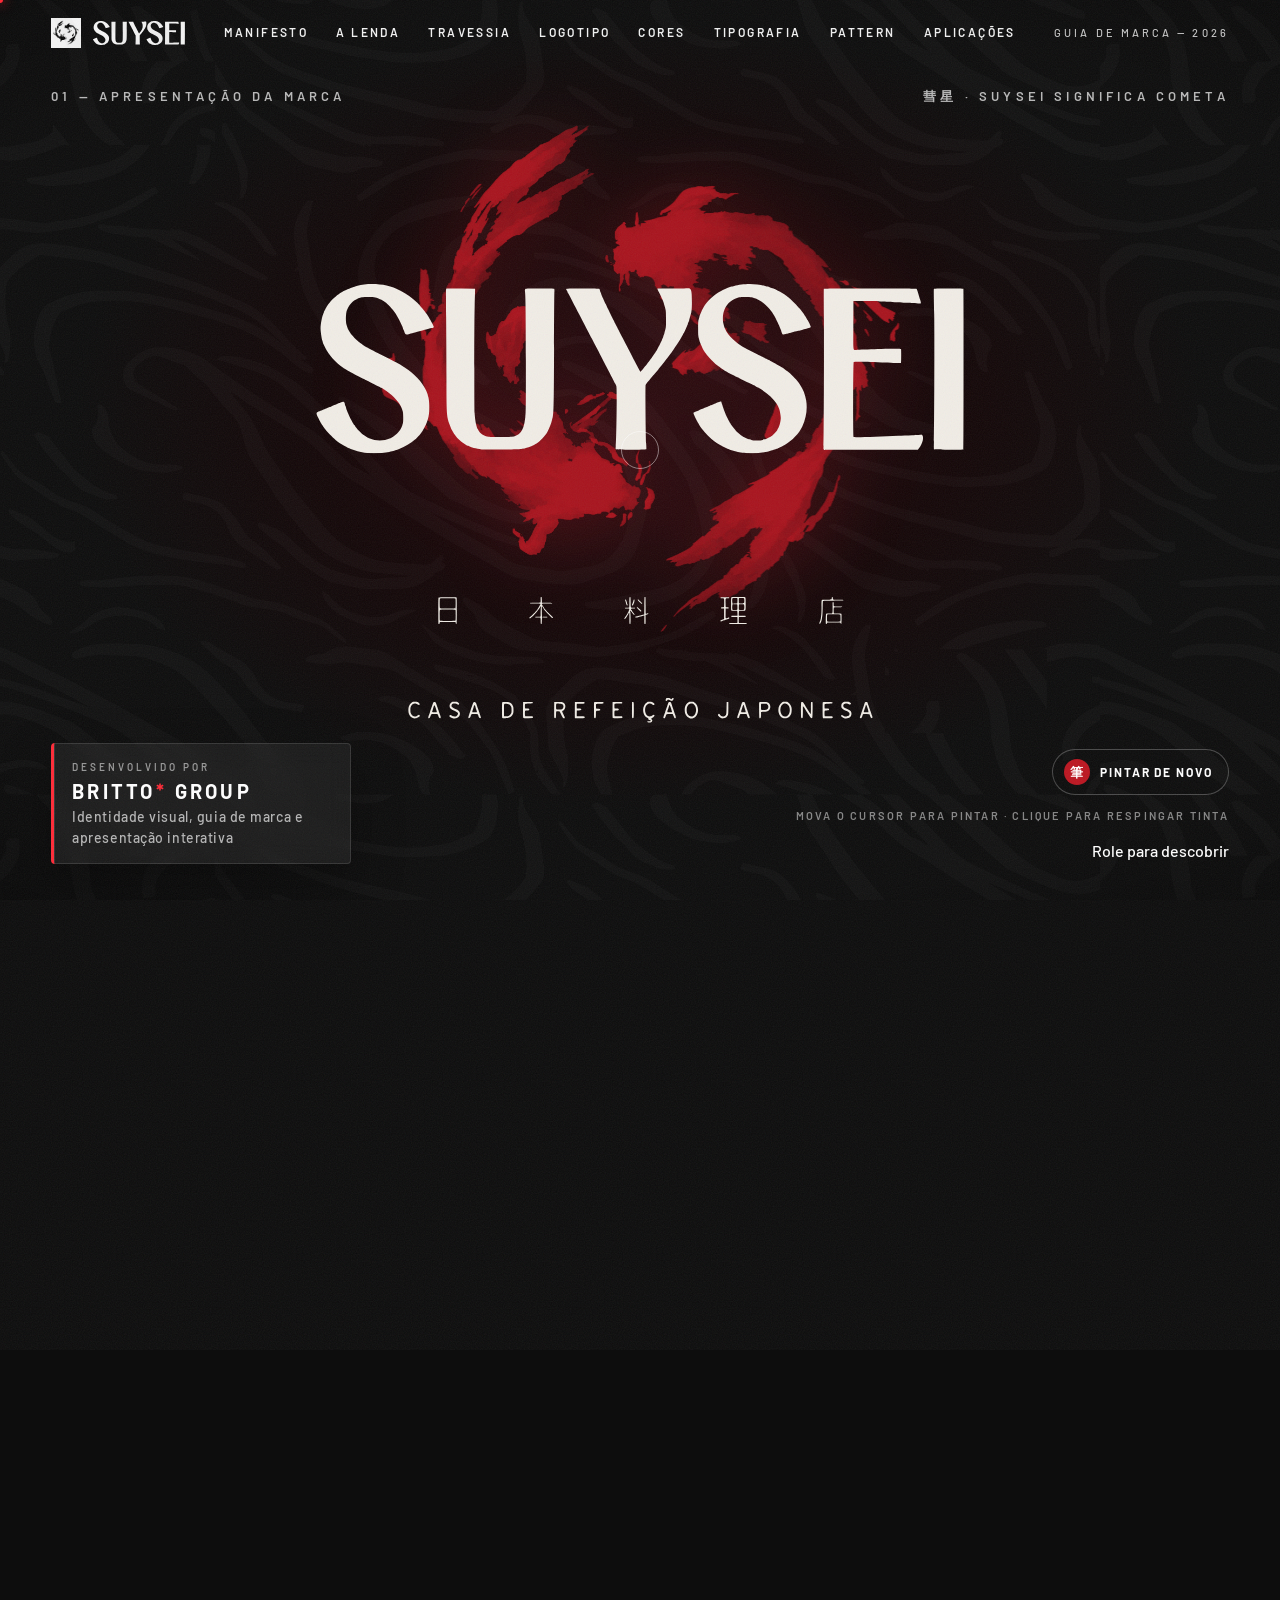
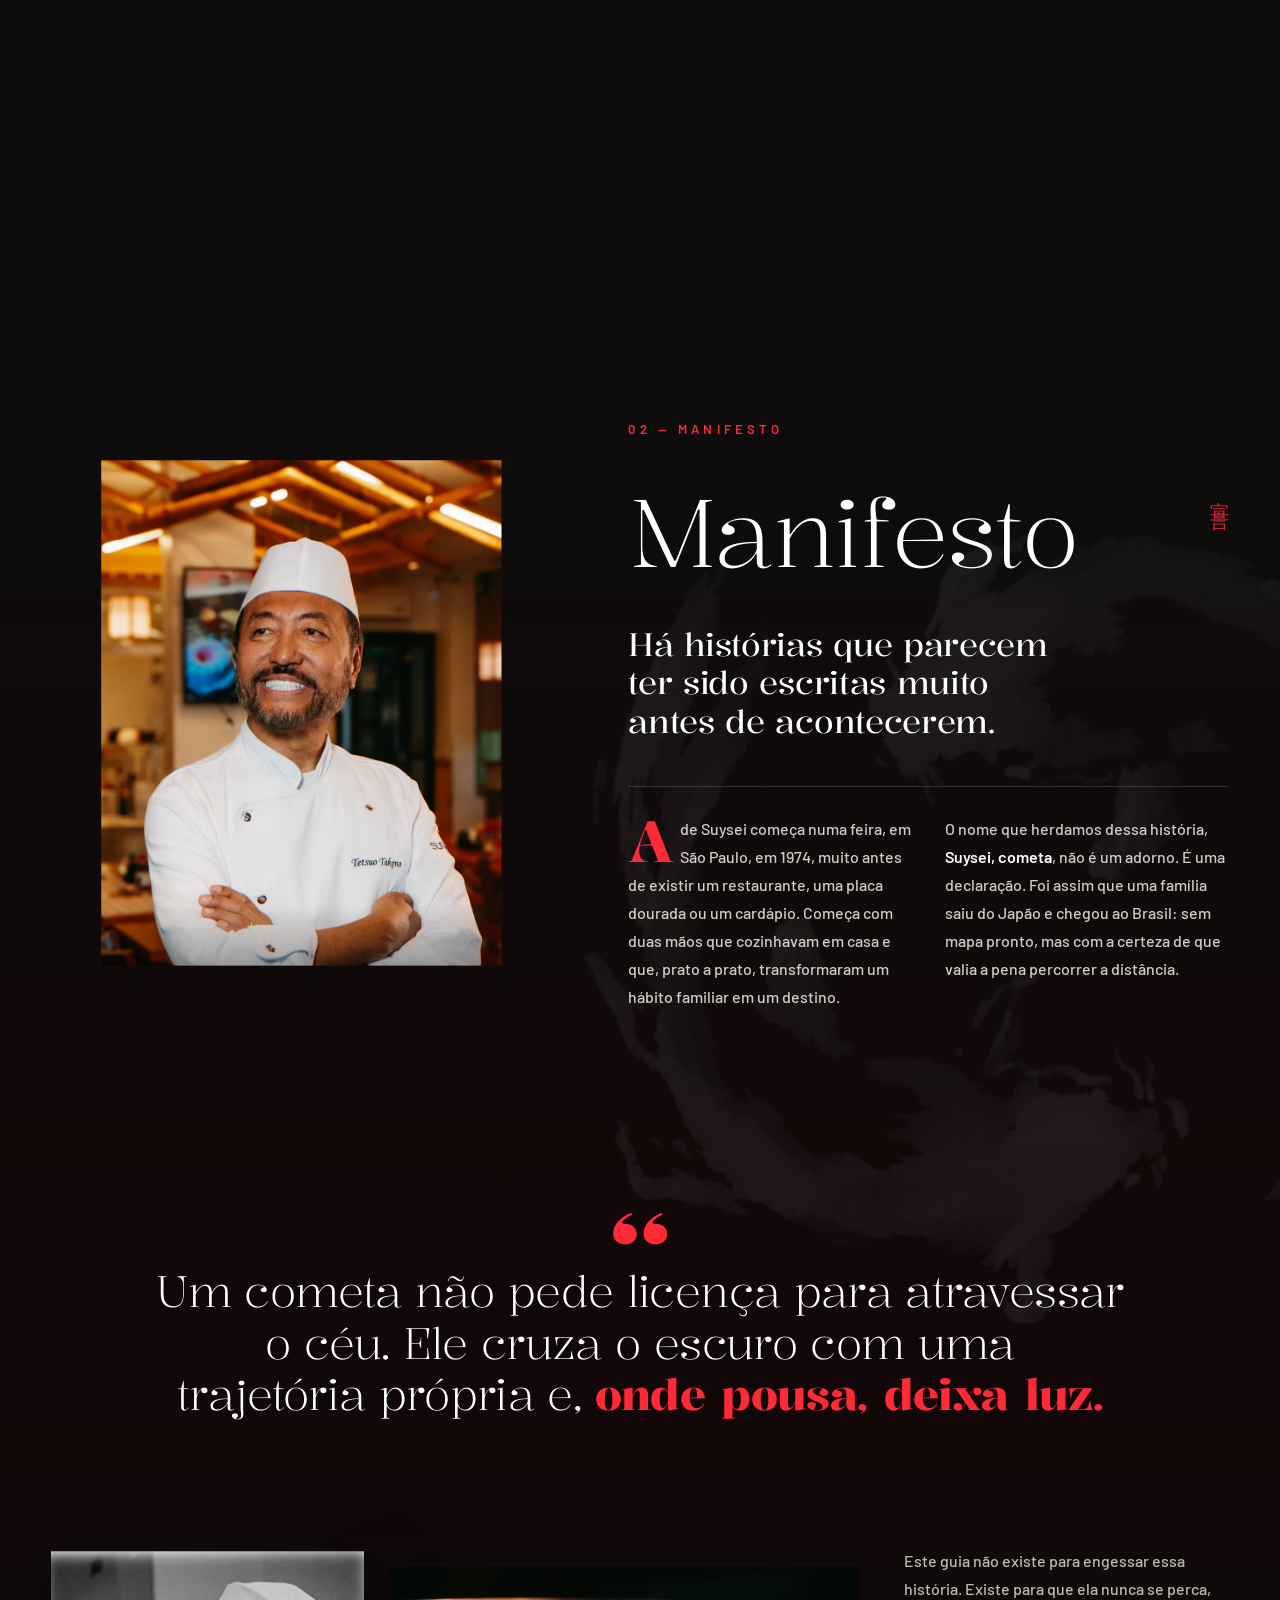
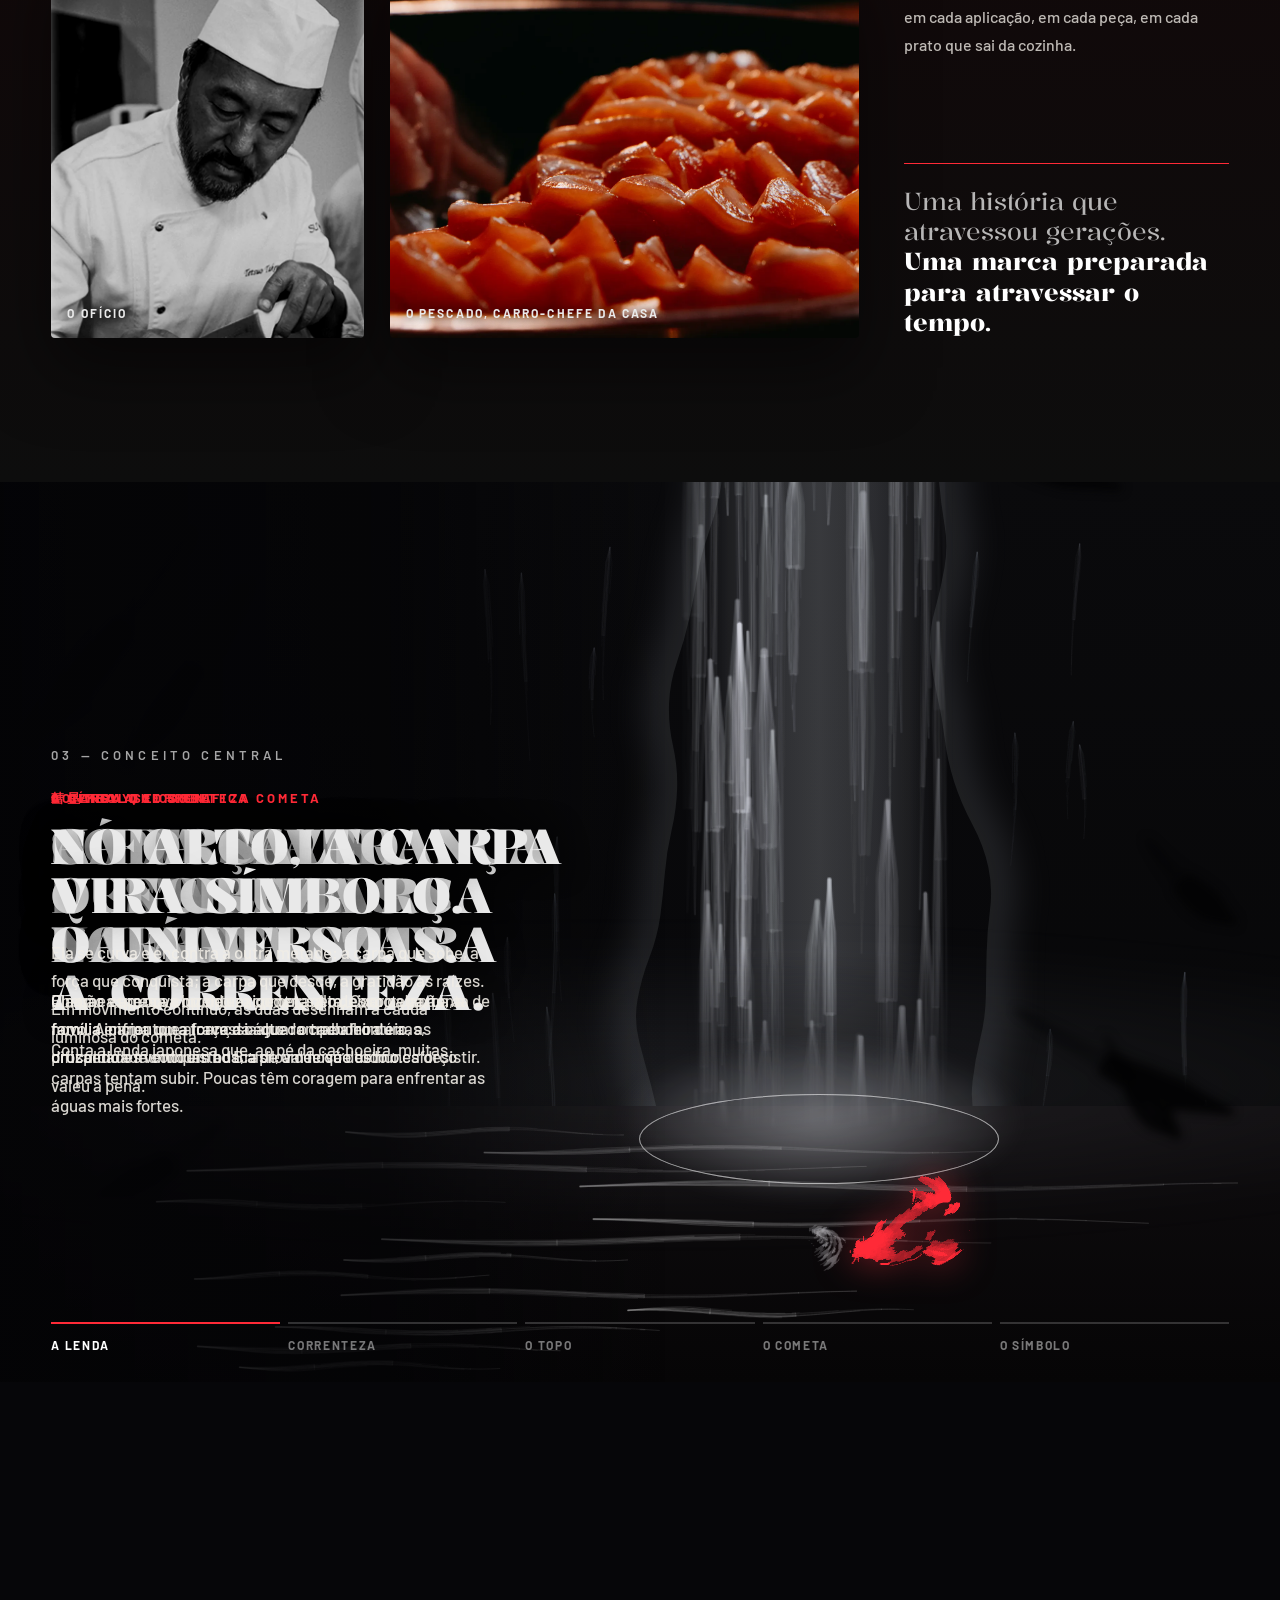
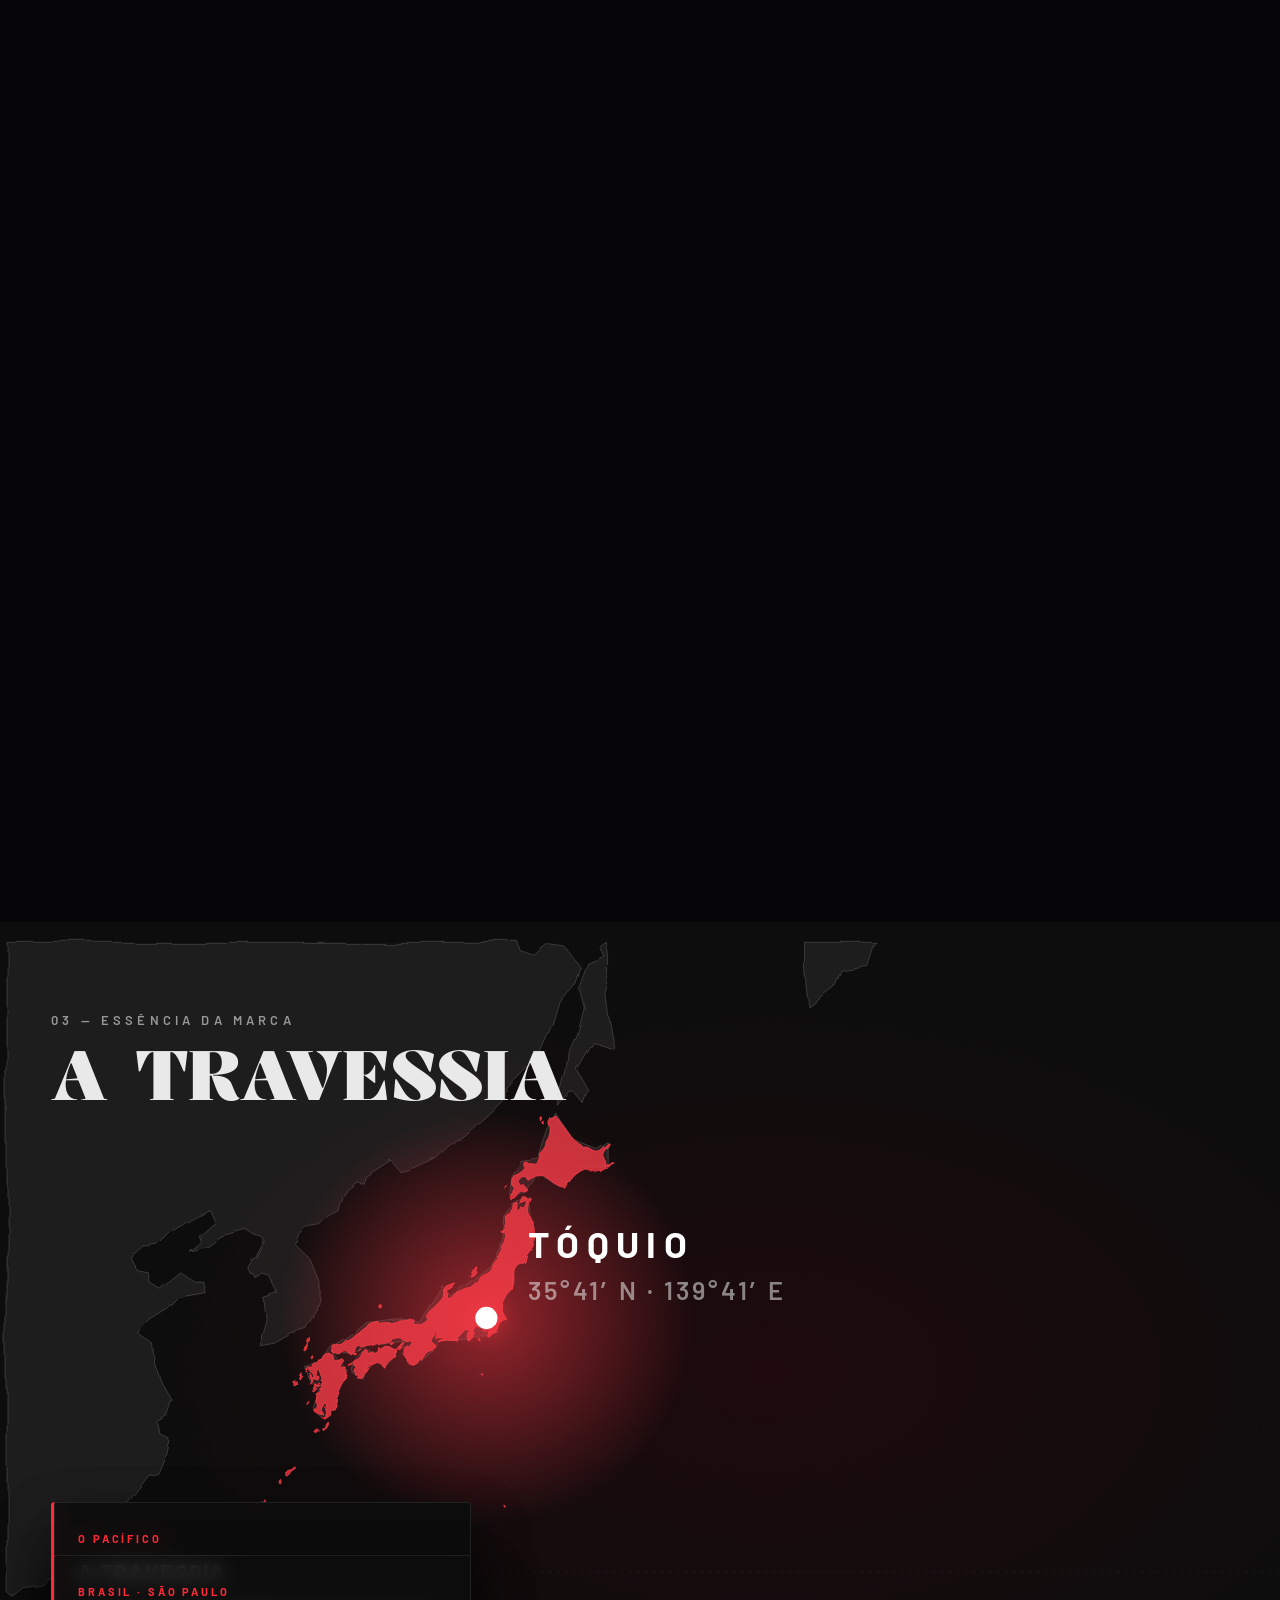
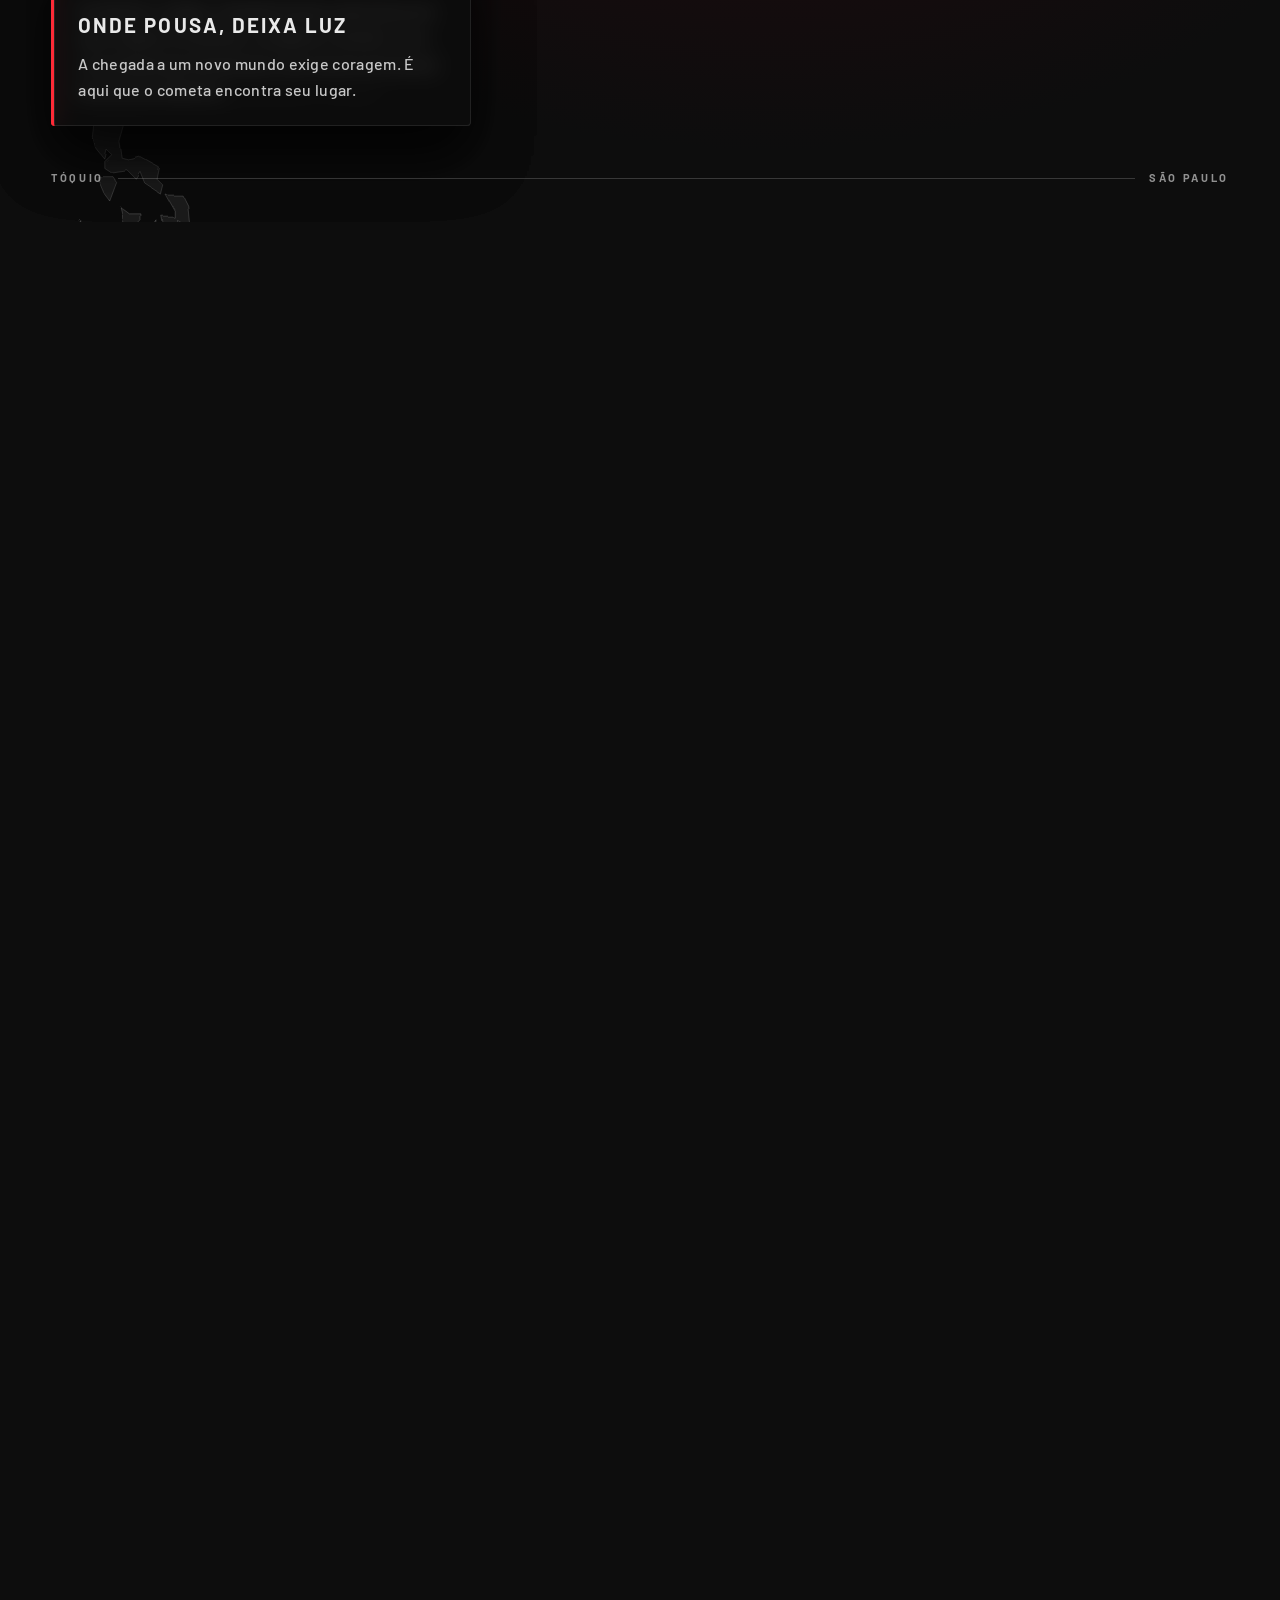
==== commit 0679ec37: "Lenda: carpa viva que nada, sobe a correnteza e se contorce no símbolo; sem dragão; manifesto rediag" ====
--- a/index.html
+++ b/index.html
@@ -9,7 +9,7 @@
   <link rel="icon" href="assets/img/brand/favicon.png" type="image/png">
   <link rel="preconnect" href="https://fonts.googleapis.com">
   <link rel="preconnect" href="https://fonts.gstatic.com" crossorigin>
-  <link href="https://fonts.googleapis.com/css2?family=Barlow:wght@400;500;600;700&family=Kalnia:wght@600;700&display=swap" rel="stylesheet">
+  <link href="https://fonts.googleapis.com/css2?family=Barlow:wght@400;500;600;700&family=Kalnia:wght@300;400;600;700&display=swap" rel="stylesheet">
   <link rel="stylesheet" href="assets/css/style.css">
   <script type="importmap">
     {
@@ -95,18 +95,24 @@
         </figure>
         <div class="mani__text">
           <span class="eyebrow">02 — Manifesto</span>
-          <h2 class="mani__title" data-split-chars>Manifesto</h2>
+          <h2 class="mani__title"><span class="mani__jp" aria-hidden="true">宣言</span><span data-split-chars>Manifesto</span></h2>
           <p class="mani__lead" data-reveal>Há histórias que parecem ter sido escritas muito antes de acontecerem.</p>
-          <p data-reveal>A de Suysei começa numa feira, em São Paulo, em 1974, muito antes de existir um restaurante, uma placa dourada ou um cardápio. Começa com duas mãos que cozinhavam em casa e que, prato a prato, transformaram um hábito familiar em um destino.</p>
-          <p data-reveal>O nome que herdamos dessa história, <b>Suysei, cometa</b>, não é um adorno. É uma declaração. Foi assim que uma família saiu do Japão e chegou ao Brasil: sem mapa pronto, mas com a certeza de que valia a pena percorrer a distância.</p>
-          <blockquote class="mani__quote" data-reveal>“Um cometa não pede licença para atravessar o céu. Ele cruza o escuro com uma trajetória própria e, onde pousa, deixa luz.”</blockquote>
-          <p data-reveal>Este guia não existe para engessar essa história. Existe para que ela nunca se perca, em cada aplicação, em cada peça, em cada prato que sai da cozinha.</p>
-        </div>
-      </div>
+          <div class="mani__cols">
+            <p class="mani__first" data-reveal>A de Suysei começa numa feira, em São Paulo, em 1974, muito antes de existir um restaurante, uma placa dourada ou um cardápio. Começa com duas mãos que cozinhavam em casa e que, prato a prato, transformaram um hábito familiar em um destino.</p>
+            <p data-reveal>O nome que herdamos dessa história, <b>Suysei, cometa</b>, não é um adorno. É uma declaração. Foi assim que uma família saiu do Japão e chegou ao Brasil: sem mapa pronto, mas com a certeza de que valia a pena percorrer a distância.</p>
+          </div>
+        </div>
+      </div>
+      <blockquote class="mani__quote" data-reveal>
+        <p>Um cometa não pede licença para atravessar o céu. Ele cruza o escuro com uma trajetória própria e, <em>onde pousa, deixa luz.</em></p>
+      </blockquote>
       <div class="mani__strip">
         <figure class="mani__photo" data-parallax-wrap><div data-parallax="-8"><img src="assets/img/story/tetsuo-bw.webp" alt="Tetsuo Takeno finalizando um prato, em preto e branco" loading="lazy"></div><figcaption>O ofício</figcaption></figure>
         <figure class="mani__photo mani__photo--wide"><div data-parallax="-8"><img src="assets/img/story/salmao.webp" alt="Fatias de salmão empilhadas em uma travessa escura" loading="lazy"></div><figcaption>O pescado, carro-chefe da casa</figcaption></figure>
-        <p class="mani__sign" data-reveal>Uma história que atravessou gerações.<br>Uma marca preparada para atravessar o tempo.</p>
+        <div class="mani__close">
+          <p data-reveal>Este guia não existe para engessar essa história. Existe para que ela nunca se perca, em cada aplicação, em cada peça, em cada prato que sai da cozinha.</p>
+          <p class="mani__sign" data-reveal>Uma história que atravessou gerações. <span>Uma marca preparada para atravessar o tempo.</span></p>
+        </div>
       </div>
     </section>
 
@@ -120,9 +126,9 @@
           <ol class="legend__chapters">
             <li class="lchap is-active"><span class="lchap__k">A lenda da carpa</span><h2>Só as mais destemidas nadam contra a correnteza.</h2><p>Conta a lenda japonesa que, ao pé da cachoeira, muitas carpas tentam subir. Poucas têm coragem para enfrentar as águas mais fortes.</p></li>
             <li class="lchap"><span class="lchap__k">Contra a correnteza</span><h2>A perseverança que vence as correntezas.</h2><p>Chegar a um novo mundo exige coragem. Como a carpa, a família enfrentou a força da água: o trabalho duro, as dificuldades vencidas no Brasil, a decisão de nunca desistir.</p></li>
-            <li class="lchap"><span class="lchap__k">A carpa que sobe</span><h2>Quem chega ao topo vira dragão.</h2><p>A que sobe a mais alta cachoeira se transforma em um imponente e celestial dragão. É a prosperidade conquistada: a prova de que todo o esforço valeu a pena.</p></li>
+            <li class="lchap"><span class="lchap__k">A carpa que sobe</span><h2>Cada salto vence a força da água.</h2><p>Ela não espera a correnteza ceder: salta, escorrega, tenta de novo. A carpa que alcança o alto da cachoeira é a prosperidade conquistada, a prova de que todo o esforço valeu a pena.</p></li>
             <li class="lchap"><span class="lchap__k">彗星 · Suysei significa cometa</span><h2>A força que cruza o universo.</h2><p>O nome carrega a luz de um cometa. Ao deixar o Japão, a família iniciou uma travessia que rompeu fronteiras, cruzando o mundo em busca de um novo destino.</p></li>
-            <li class="lchap"><span class="lchap__k">O símbolo</span><h2>Onde pousa, deixa luz.</h2><p>No coração da marca, duas carpas em movimento contínuo: a que sobe, a força que conquista; a que desce, a gratidão às raízes. Juntas, desenham a cauda luminosa do cometa.</p></li>
+            <li class="lchap"><span class="lchap__k">O símbolo</span><h2>No alto, a carpa vira símbolo.</h2><p>Ela se curva e encontra a outra metade: a carpa que sobe, a força que conquista; a carpa que desce, a gratidão às raízes. Em movimento contínuo, as duas desenham a cauda luminosa do cometa.</p></li>
           </ol>
         </div>
         <nav class="legend__nav" aria-label="Capítulos da lenda">
@@ -293,7 +299,7 @@
           <span class="swatch__koi koi-mask"></span>
           <span class="swatch__name">Dourado</span>
           <span class="swatch__codes">HEX #C9A45C<br>RGB 201 164 92</span>
-          <span class="swatch__desc">A carpa dourada que vira dragão.</span>
+          <span class="swatch__desc">A prosperidade de quem vence a correnteza.</span>
         </button>
       </div>
       <div class="toast" id="toast" role="status"></div>
--- a/assets/css/style.css
+++ b/assets/css/style.css
@@ -244,25 +244,39 @@
 .mani__portrait img { width: 100%; height: 100%; object-fit: cover; object-position: 50% 22%; }
 .mani__portrait figcaption { position: absolute; inset: auto 0 0; padding: 80px 24px 22px; display: grid; gap: 4px; background: linear-gradient(transparent, rgba(0, 0, 0, .8)); font-size: 13px; font-weight: 600; letter-spacing: .2em; text-transform: uppercase; color: rgba(255, 255, 255, .8); }
 .mani__portrait figcaption b { font-size: 19px; letter-spacing: .12em; color: #fff; }
-.mani__text { min-width: 0; max-width: 620px; }
+.mani__text { min-width: 0; max-width: 640px; }
 .mani__text .eyebrow { color: var(--red-glow); }
-.mani__title { margin: .15em 0 .35em; font-family: var(--ff-display); font-weight: 700; text-transform: uppercase; font-size: clamp(52px, 7vw, 120px); line-height: .9; }
-.mani__lead { font-family: var(--ff-display); font-size: clamp(24px, 2.4vw, 38px); line-height: 1.15; color: #fff; margin: 0 0 1.2em; text-wrap: balance; }
-.mani__text p { font-size: clamp(17px, 1.15vw, 19px); line-height: 1.7; color: rgba(240, 236, 230, .88); }
-.mani__quote { margin: 1.6em 0; padding: 4px 0 4px 26px; border-left: 3px solid var(--red-glow); font-size: clamp(20px, 1.7vw, 27px); line-height: 1.4; font-weight: 500; color: #fff; }
-.mani__strip { position: relative; display: grid; grid-template-columns: 1fr 1.5fr 1fr; gap: clamp(16px, 2vw, 28px); align-items: end; max-width: 1400px; margin: 12vh auto 0; }
+.mani__title { position: relative; margin: .5em 0 .55em; font-family: var(--ff-display); font-weight: 300; font-size: clamp(56px, 7.4vw, 128px); line-height: .9; letter-spacing: -.02em; color: #fff; }
+.mani__jp { position: absolute; right: 0; top: -.15em; writing-mode: vertical-rl; font-family: var(--ff-body); font-size: .2em; font-weight: 500; letter-spacing: .5em; color: var(--red-glow); opacity: .85; }
+.mani__lead { font-family: var(--ff-display); font-weight: 400; font-size: clamp(26px, 2.5vw, 40px); line-height: 1.2; letter-spacing: -.01em; color: #fff; margin: 0 0 1.4em; max-width: 18em; text-wrap: balance; }
+.mani__cols { display: grid; grid-template-columns: 1fr 1fr; gap: clamp(20px, 2.6vw, 44px); padding-top: 28px; border-top: 1px solid rgba(255, 255, 255, .14); }
+.mani__text p:not(.mani__lead) { margin: 0; font-size: clamp(16px, 1.08vw, 18px); line-height: 1.75; color: rgba(240, 236, 230, .86); text-wrap: pretty; }
+.mani__first::first-letter { float: left; margin: .08em .1em 0 0; font-family: var(--ff-display); font-weight: 600; font-size: 3.6em; line-height: .78; color: var(--red-glow); }
+.mani__text b { color: #fff; font-weight: 600; }
+.mani__quote { position: relative; max-width: 1100px; margin: clamp(80px, 14vh, 150px) auto 0; padding: 0 var(--gutter); text-align: center; }
+.mani__quote::before { content: "“"; display: block; height: .5em; font-family: var(--ff-display); font-size: clamp(110px, 12vw, 200px); line-height: 1; color: var(--red-glow); }
+.mani__quote p { margin: 0; font-family: var(--ff-display); font-weight: 300; font-size: clamp(28px, 3.4vw, 56px); line-height: 1.18; letter-spacing: -.015em; color: #fff; text-wrap: balance; }
+.mani__quote em { font-style: normal; font-weight: 600; color: var(--red-glow); }
+.mani__strip { position: relative; display: grid; grid-template-columns: 1fr 1.5fr 1.1fr; gap: clamp(16px, 2vw, 28px); align-items: end; max-width: 1400px; margin: clamp(80px, 14vh, 150px) auto 0; }
 .mani__photo { position: relative; margin: 0; overflow: hidden; border-radius: 4px; aspect-ratio: 4 / 5; max-width: 100%; box-shadow: 0 30px 70px rgba(0, 0, 0, .5); }
 .mani__photo--wide { aspect-ratio: 5 / 4; }
 .mani__photo > div { position: absolute; inset: -8% 0; }
 .mani__photo img { width: 100%; height: 100%; object-fit: cover; }
 .mani__photo:first-child img { filter: grayscale(1) contrast(1.06); object-position: 50% 25%; }
 .mani__photo figcaption { position: absolute; left: 16px; bottom: 14px; font-size: 12px; font-weight: 700; letter-spacing: .18em; text-transform: uppercase; text-shadow: 0 1px 10px rgba(0, 0, 0, .8); }
-.mani__sign { margin: 0; align-self: center; font-family: var(--ff-display); font-size: clamp(20px, 1.8vw, 28px); line-height: 1.3; color: #fff; }
+.mani__close { align-self: stretch; display: flex; flex-direction: column; justify-content: space-between; gap: 32px; padding-left: clamp(0px, 1.5vw, 24px); }
+.mani__close > p:first-child { margin: 0; font-size: clamp(16px, 1.08vw, 18px); line-height: 1.75; color: rgba(240, 236, 230, .78); }
+.mani__sign { margin: 0; padding-top: 22px; border-top: 1px solid var(--red-glow); font-family: var(--ff-display); font-weight: 400; font-size: clamp(22px, 1.9vw, 30px); line-height: 1.25; color: rgba(255, 255, 255, .7); }
+.mani__sign span { display: block; color: #fff; font-weight: 600; }
 @media (max-width: 900px) {
   .mani__grid { grid-template-columns: 1fr; }
   .mani__portrait { width: min(100%, 460px); }
   .mani__strip { grid-template-columns: 1fr 1fr; }
-  .mani__sign { grid-column: 1 / -1; }
+  .mani__close { grid-column: 1 / -1; padding: 0; }
+}
+@media (max-width: 760px) {
+  .mani__cols { grid-template-columns: 1fr; }
+  .mani__jp { display: none; }
 }
 
 /* =========================================================
@@ -301,13 +315,13 @@
 .ls--mist i:nth-child(4) { top: 290vh; animation-duration: 33s; }
 @keyframes lsMist { to { transform: translateX(14%); } }
 .ls__fx { position: absolute; inset: 0; z-index: 7; pointer-events: none; }
-.ls__koi { position: absolute; left: 0; top: 0; width: clamp(90px, 11vw, 170px); aspect-ratio: 1; background: var(--red-glow); -webkit-mask: url(../img/brand/koi-right.png) center / contain no-repeat; mask: url(../img/brand/koi-right.png) center / contain no-repeat; filter: drop-shadow(0 0 18px rgba(255, 59, 71, .65)); }
 .ls__comet { position: absolute; left: 0; top: 0; opacity: 0; transition: opacity .3s; }
 .ls__comet::before { content: ""; position: absolute; left: -7px; top: -7px; width: 14px; height: 14px; border-radius: 50%; background: #fff; box-shadow: 0 0 18px 6px rgba(255, 225, 210, .8), 0 0 60px 20px rgba(255, 59, 71, .5); }
 .ls__comet i { position: absolute; right: 0; top: -1.5px; width: 34vw; height: 3px; border-radius: 3px; background: linear-gradient(90deg, transparent, rgba(255, 150, 150, .35) 50%, rgba(255, 235, 225, .9)); }
-.ls__symbol { position: absolute; width: clamp(240px, 36vmin, 420px); aspect-ratio: 1; transform: translate(-50%, -50%) scale(calc(.85 + var(--sym, 0) * .15)); opacity: 0; }
-.ls__halo { position: absolute; inset: -30%; border-radius: 50%; background: radial-gradient(closest-side, rgba(188, 22, 33, .45), transparent); }
-.ls__mark { position: absolute; inset: 6%; background: var(--red-glow); -webkit-mask: url(../img/brand/koi-mask.png) center / contain no-repeat; mask: url(../img/brand/koi-mask.png) center / contain no-repeat; filter: drop-shadow(0 0 24px rgba(255, 59, 71, .6)); }
+.ls__symbol { position: absolute; width: clamp(240px, 36vmin, 420px); aspect-ratio: 1; transform: translate(-50%, -50%); opacity: 0; }
+.ls__halo { position: absolute; inset: -30%; border-radius: 50%; background: radial-gradient(closest-side, rgba(188, 22, 33, .45), transparent); opacity: var(--sym, 0); }
+.ls__fish { position: absolute; inset: 0; width: 100%; height: 100%; filter: drop-shadow(0 0 calc(10px + var(--glow, .5) * 16px) rgba(255, 59, 71, .6)); }
+.ls__left { position: absolute; inset: 6%; background: var(--red-glow); -webkit-mask: url(../img/brand/koi-left.png) center / contain no-repeat; mask: url(../img/brand/koi-left.png) center / contain no-repeat; filter: drop-shadow(0 0 24px rgba(255, 59, 71, .6)); clip-path: inset(0 0 calc((1 - var(--sym, 0)) * 100%) 0); opacity: min(1, calc(var(--sym, 0) * 3)); }
 .ls__orbit { position: absolute; inset: 0; width: 100%; height: 100%; }
 .legend__shade { position: absolute; inset: 0; z-index: 9; pointer-events: none; background: linear-gradient(90deg, rgba(4, 4, 6, .92) 0%, rgba(4, 4, 6, .75) 30%, rgba(4, 4, 6, 0) 52%); }
 .legend__copy { position: absolute; z-index: 10; left: var(--gutter); top: 50%; translate: 0 -50%; width: min(540px, 44vw); display: grid; gap: 18px; }
